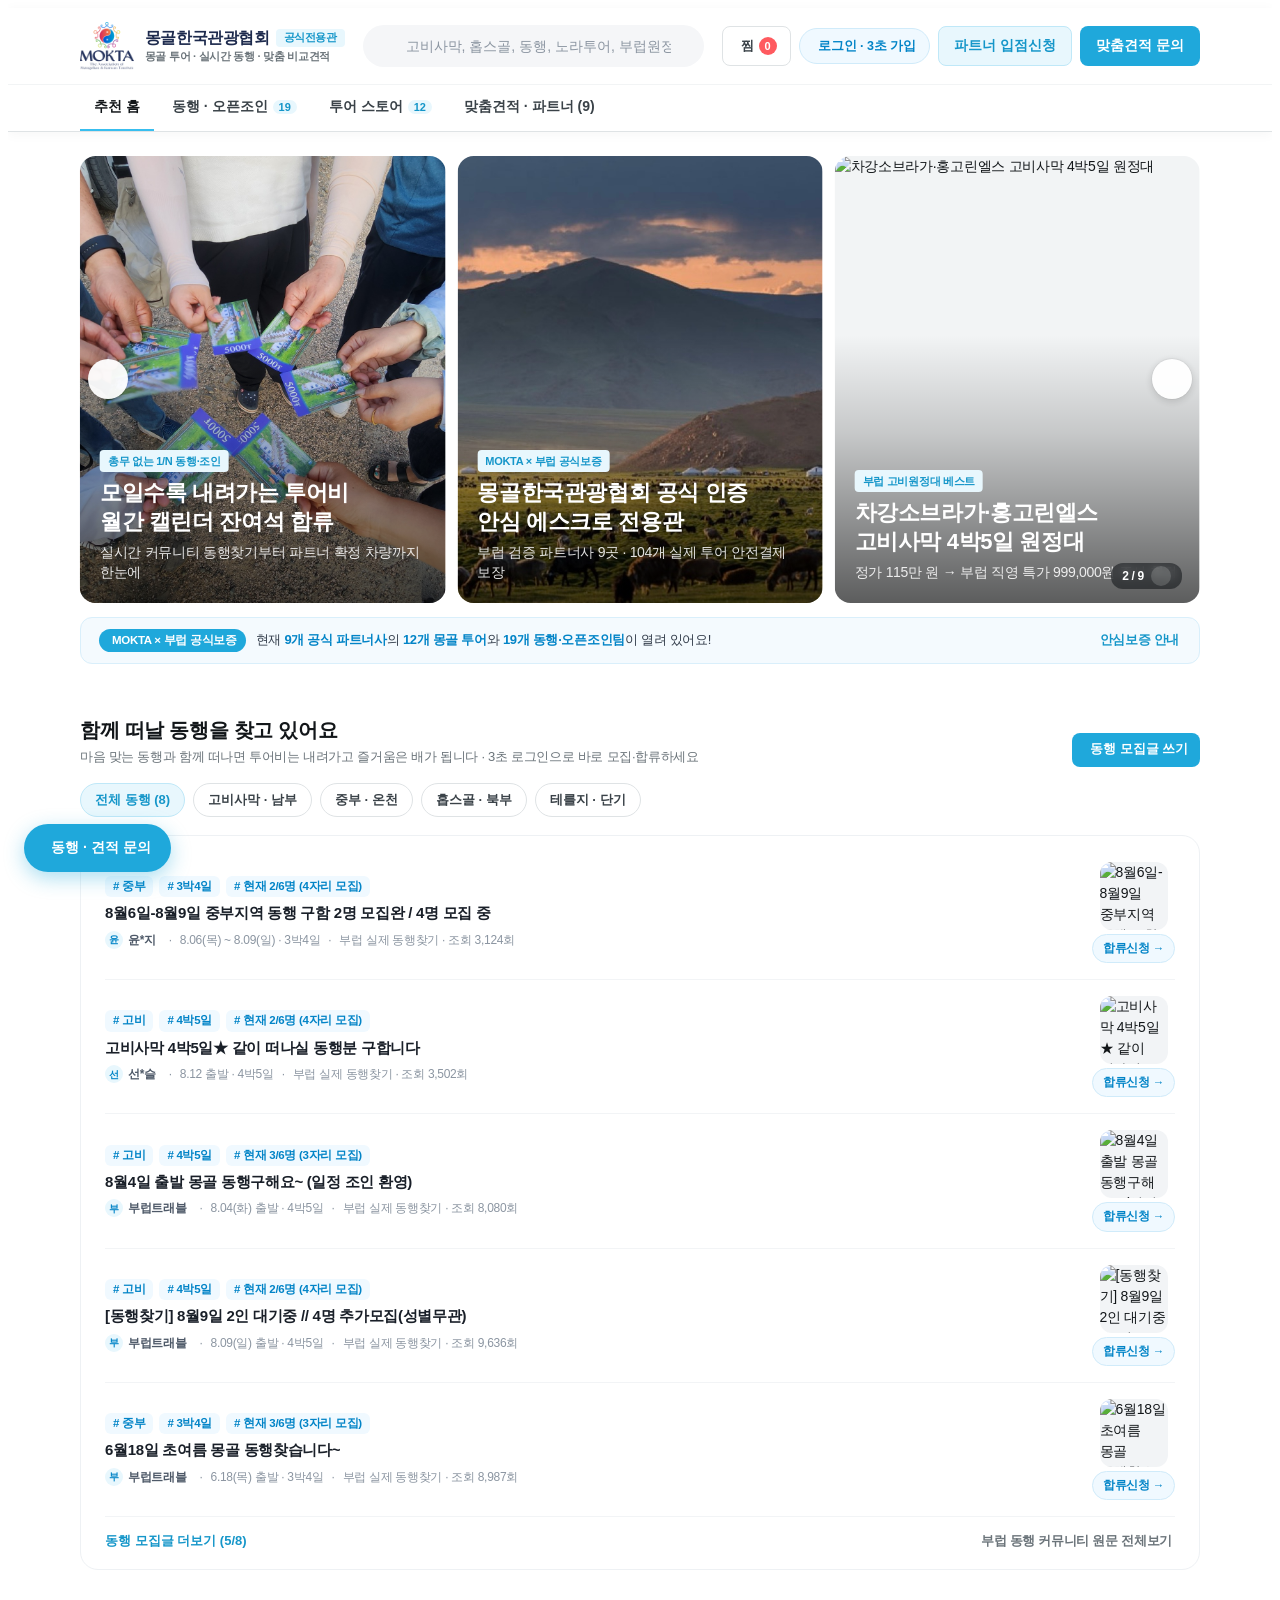
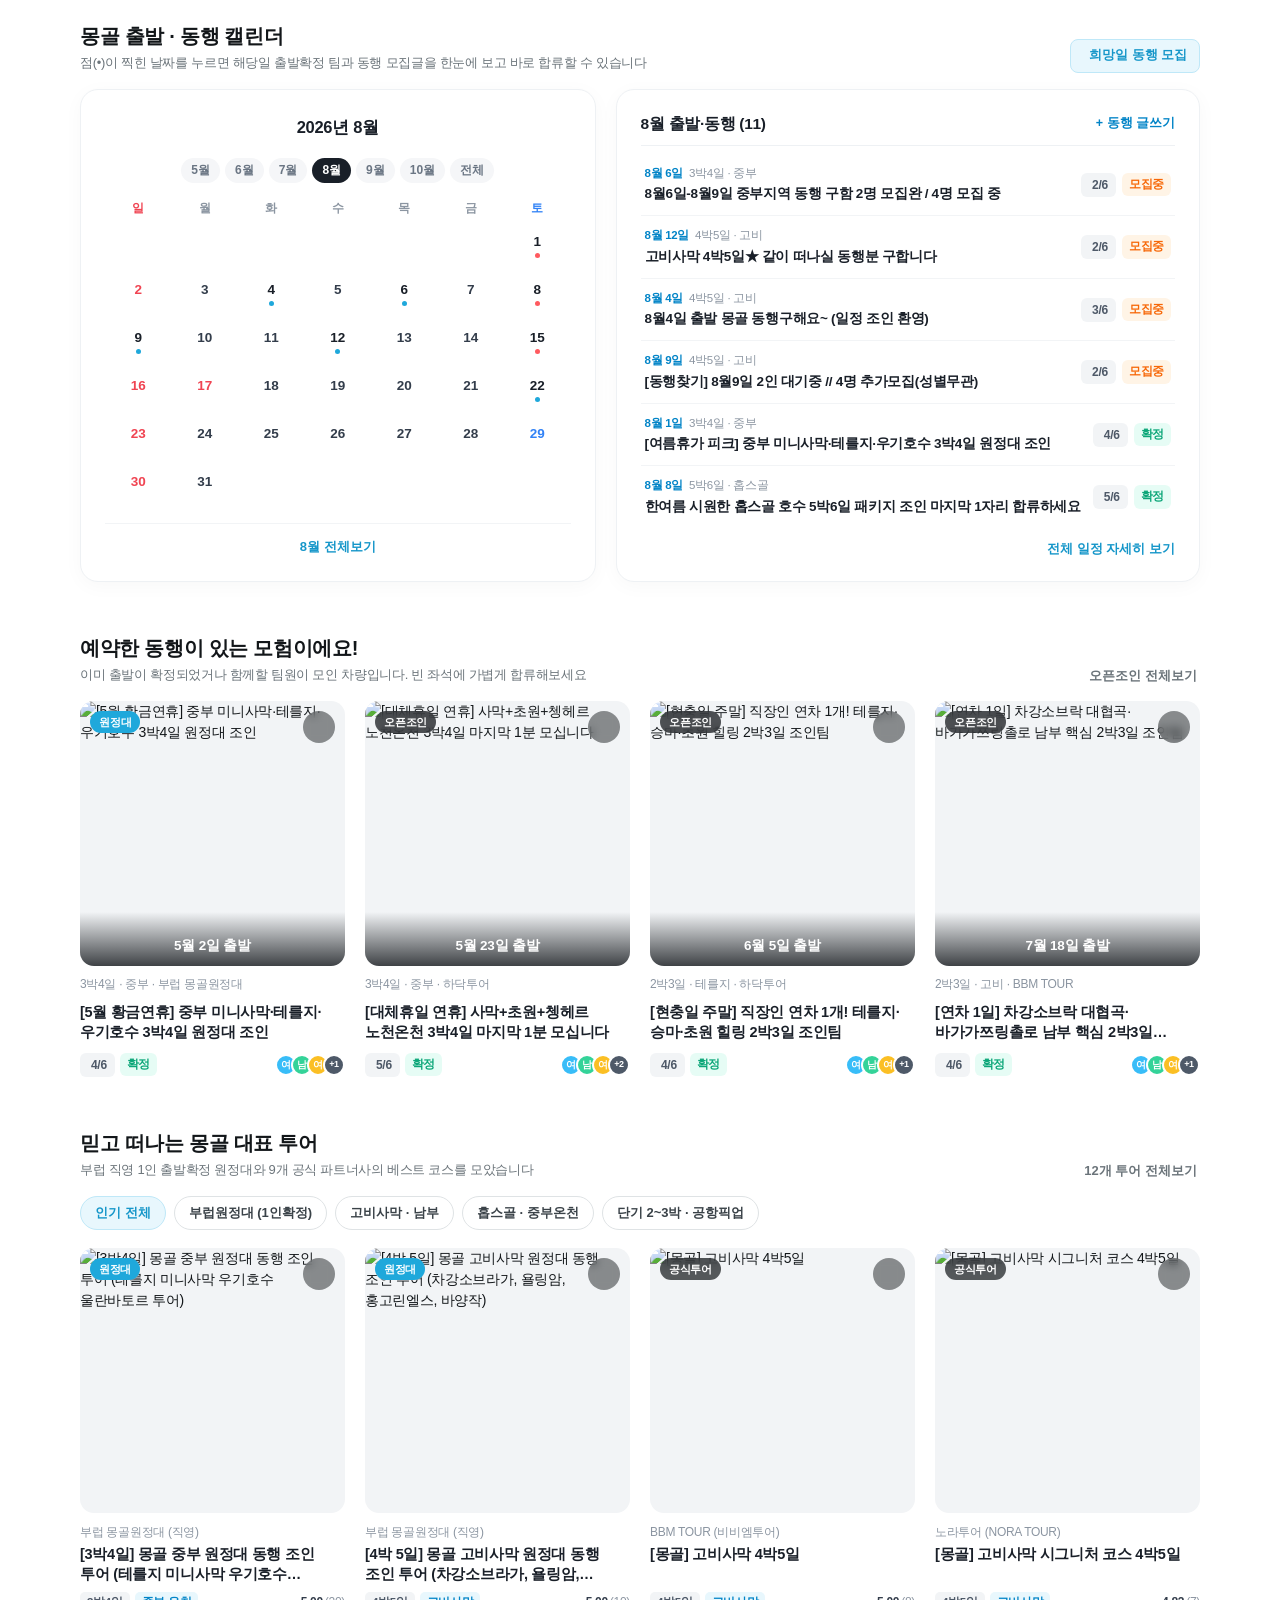
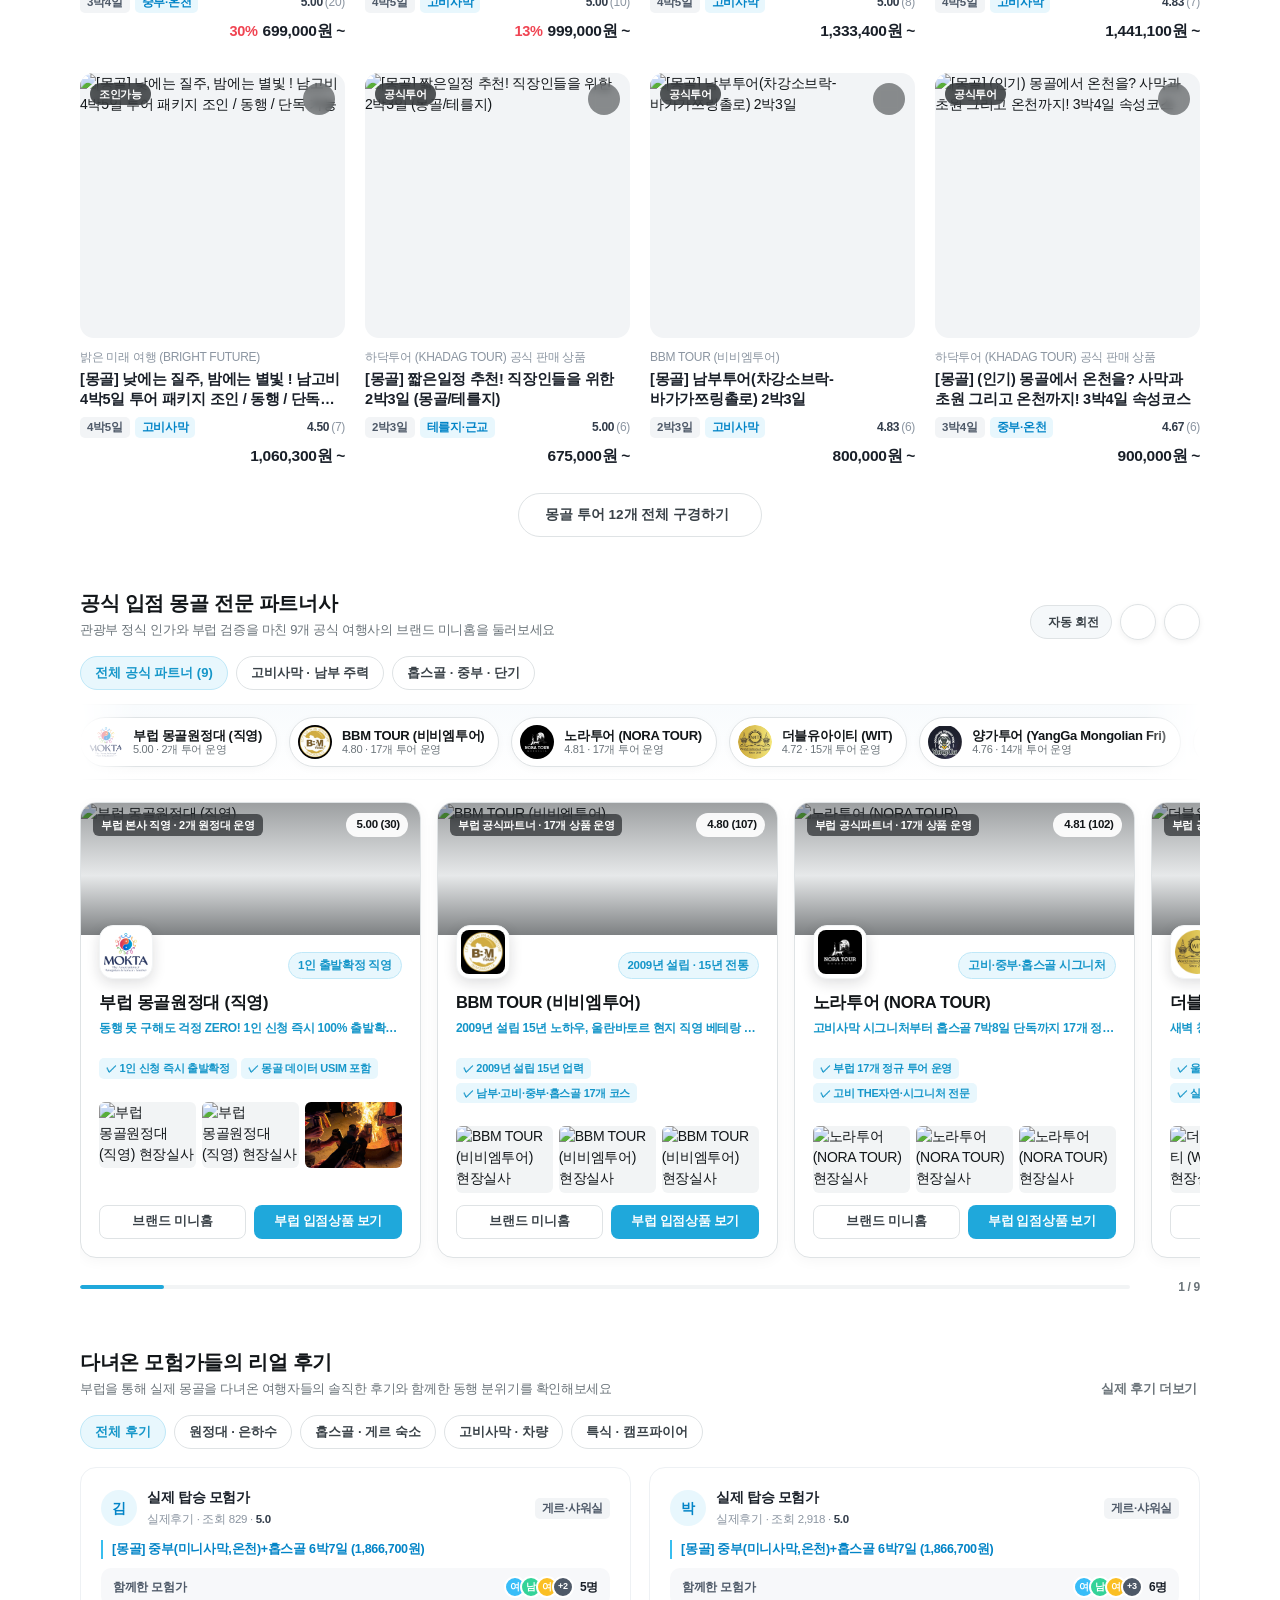
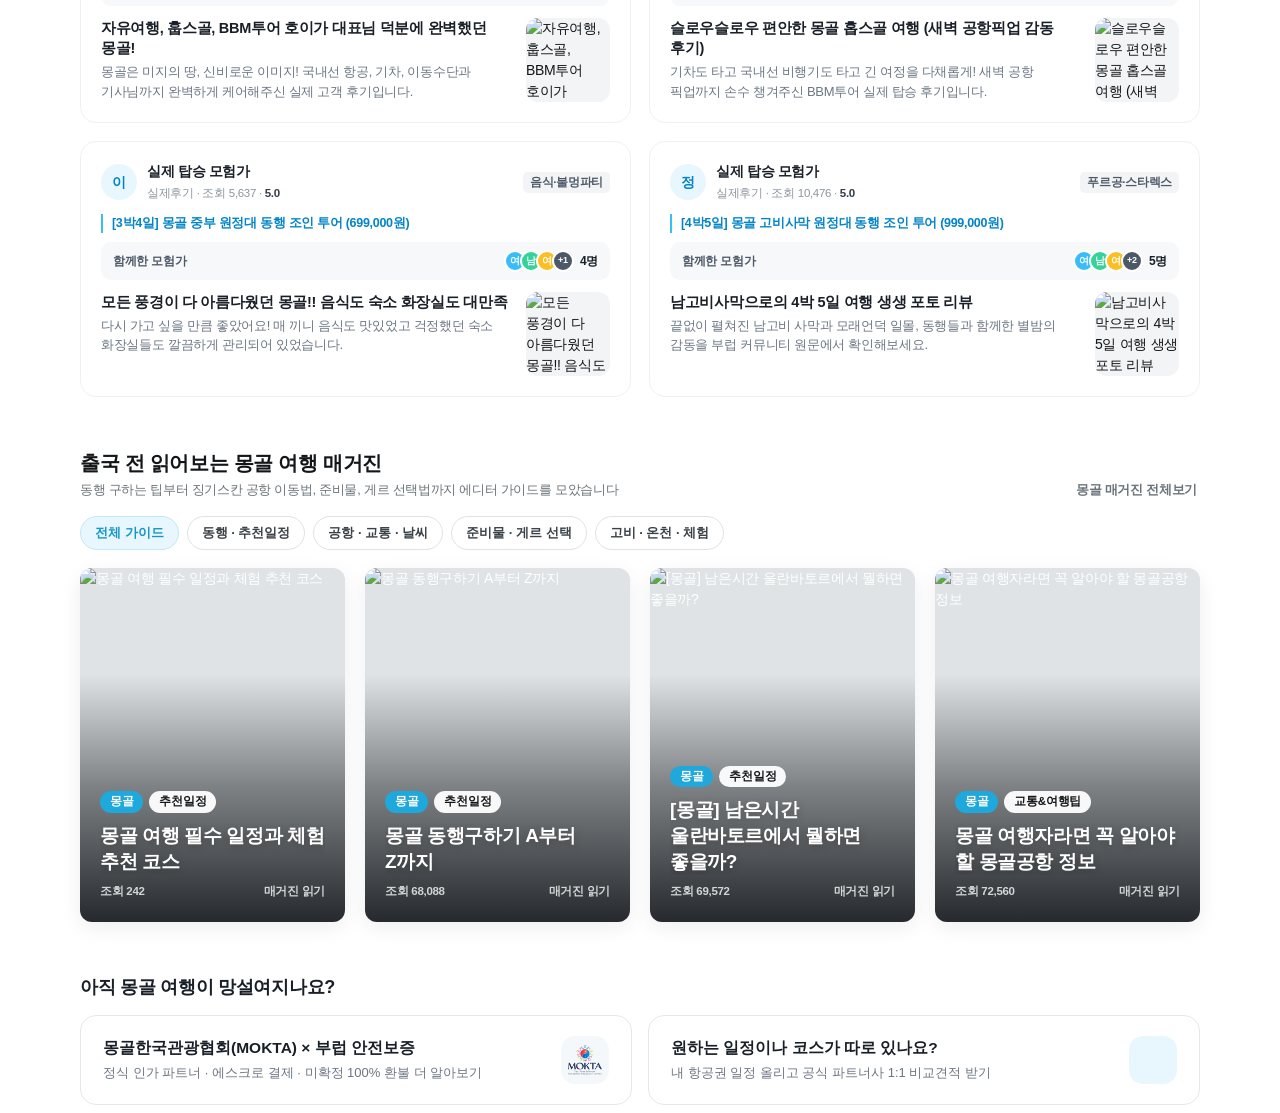
==== live-cms-preview.html @ be2aa7c8 "fix(mokta-v15): hydrate 17 real partner products before deep-link minihome open" ====
<!DOCTYPE HTML>
<html lang="ko" class="bl-waug">
<head>
  <meta charset="utf-8" />
  <meta name="viewport" content="width=device-width, initial-scale=1.0" />
  <title>[본사이트 CSS 호환검증] 몽골한국관광협회(MOKTA) 공식전용관</title>
  <link href="https://www.boolub.com/skin/site_m/responsive-play/css/setting.css" rel="stylesheet" type="text/css" />
  <link href="https://www.boolub.com/skin/site_m/responsive-play/css/common.css" rel="stylesheet" type="text/css" />
  <link href="https://www.boolub.com/skin/site_m/responsive-play/css/common_responsive.css" rel="stylesheet" type="text/css" />
  <link href="https://www.boolub.com/skin/site_m/responsive-play/css/sub.css" rel="stylesheet" type="text/css" />
  <link href="https://www.boolub.com/skin/site_m/responsive-play/css/sub_responsive.css" rel="stylesheet" type="text/css" />
  <link href="https://www.boolub.com/skin/site_m/responsive-play/css/skin.css" rel="stylesheet" type="text/css" />
  <link href="https://www.boolub.com/skin/site_m/responsive-play/css/skin_responsive.css" rel="stylesheet" type="text/css" />
  <link href="https://www.boolub.com/skin/site_m/responsive-play/css/editor.css" rel="stylesheet" type="text/css" />
  <link href="https://www.boolub.com/customized/css/main.css" rel="stylesheet" type="text/css" />
  <link href="https://www.boolub.com/customized/css/contents.css" rel="stylesheet" type="text/css" />
  <link href="https://www.boolub.com/customized/css/common.css" rel="stylesheet" type="text/css" />
  <link href="https://www.boolub.com/customized/css/board.css" rel="stylesheet" type="text/css" />
  <link href="https://www.boolub.com/customized/css/lee.css" rel="stylesheet" type="text/css" />
  <link href="https://www.boolub.com/customized/css/waug.css" rel="stylesheet" type="text/css" />
  <link rel="stylesheet" href="https://cdn.jsdelivr.net/npm/xeicon@2.3.3/xeicon.min.css" />
  <link rel="stylesheet" href="https://cdn.jsdelivr.net/gh/sun-typeface/SUIT@2/fonts/variable/woff2/SUIT-Variable.css" />
  <link rel="stylesheet" href="./boolub-server-deploy/customized/mokta/mokta.css?v=bl_mokta_15" />
</head>
<body class="if_view is-live-cms" style="overflow-x:hidden;">
  <div class="wrap js_header_position post_hide_section" id="cert_info">
    <div id="bl-mokta-cms-wrap">
      <header class="bl-mokta-header" id="moktaMainHeader">
    <div class="bl-container bl-mokta-header-top">
      <a href="#top" class="bl-mokta-logo-area" onclick="switchSiteRole('customer'); switchCustomerMode('home', document.querySelector('#customerSubNav .bl-gnb-item'));">
        <img src="./images/mokta_logo.png" alt="MOKTA 몽골한국관광협회" class="bl-mokta-logo-img" />
        <div class="bl-mokta-logo-meta">
          <div class="bl-mokta-logo-title">
            몽골한국관광협회 <span class="bl-mokta-tag">공식전용관</span>
          </div>
          <span class="bl-mokta-logo-sub">몽골 투어 · 실시간 동행 · 맞춤 비교견적</span>
        </div>
      </a>

      <!-- 트립소다 스타일 소프트 서치 필 -->
      <div class="bl-search-box">
        <i class="xi-search"></i>
        <input
          type="search"
          id="globalSearchInput"
          class="bl-search-input"
          placeholder="고비사막, 홉스골, 동행, 노라투어, 부럽원정대 검색"
          oninput="handleGlobalSearch(this.value)"
        />
      </div>

      <div class="header-actions">
        <!-- 관심 투어·동행 찜 보관함 -->
        <button type="button" class="bl-wish-header-btn" id="headerWishBtn" onclick="openWishlistModal()" title="찜한 투어·동행 비교하기">
          <i class="xi-heart"></i> <span>찜</span> <span class="bl-wish-cnt-pill" id="headerWishCount">0</span>
        </button>

        <!-- [미로그인 고객 전용] 이 페이지에서 이탈 없이 바로 가입·로그인 -->
        <button type="button" class="ts-header-auth-btn" id="guestLoginHeaderBtn" onclick="openAuthQuickModal()">
          <i class="xi-user-o"></i> <span>로그인 · 3초 가입</span>
        </button>

        <!-- [로그인 회원(일반/파트너/마스터) 전용] 내 동행·조인·견적 관리함 -->
        <button type="button" class="ts-header-my-btn" id="memberMyHeaderBtn" style="display:none;" onclick="openMyActivityModal()">
          <i class="xi-user"></i> <span id="headerMemberNameTxt">내 활동</span> <span class="bl-wish-cnt-pill" id="headerMyActCount">0</span>
        </button>

        <!-- [비로그인 / 일반 로그인 고객 전용 노출] 파트너 입점신청 버튼 -->
        <button type="button" class="bl-partner-apply-btn" id="partnerApplyHeaderBtn" onclick="openModal('partnerApplyModal')">
          파트너 입점신청
        </button>

        <!-- [로그인한 입점 파트너 계정 & 마스터 계정 전용 노출] 파트너사 센터 스위치 -->
        <div class="role-switch-pill" id="partnerRoleSwitchWrap" style="display:none;" role="tablist" aria-label="이용자 및 파트너사 전환">
          <button type="button" class="active" id="roleCustomerBtn" onclick="switchSiteRole('customer')">
            여행자 홈
          </button>
          <button type="button" id="rolePartnerBtn" onclick="switchSiteRole('partner')">
            <span id="rolePartnerBtnLabel">파트너사 센터</span> <span class="role-count" id="headerBidBadge">4</span>
          </button>
        </div>

        <button type="button" class="bl-btn bl-btn-point" onclick="openModal('rfqWizardModal')">
          맞춤견적 문의
        </button>
      </div>
    </div>

    <!-- 4대 핵심 모드로 단순화된 상단 GNB -->
    <nav class="bl-sub-gnb" id="customerSubNav">
      <div class="bl-container bl-sub-gnb-list">
        <button type="button" class="bl-gnb-item active" data-cmode="home" onclick="switchCustomerMode('home', this)">
          <span>추천 홈</span>
        </button>
        <button type="button" class="bl-gnb-item" data-cmode="join" onclick="switchCustomerMode('join', this)">
          <span>동행 · 오픈조인</span> <span class="gnb-dot" id="tabJoinCount">23</span>
        </button>
        <button type="button" class="bl-gnb-item" data-cmode="store" onclick="switchCustomerMode('store', this)">
          <span>투어 스토어</span> <span class="gnb-dot" id="tabStoreCount">104</span>
        </button>
        <button type="button" class="bl-gnb-item" data-cmode="partner" onclick="switchCustomerMode('partner', this)">
          <span>맞춤견적 · 파트너 (<em id="tabPartnerCount" style="font-style:normal;">9</em>)</span>
        </button>
      </div>
    </nav>
  </header>

  <!-- =========================================================================
       [1] 여행자(고객) 화면 — 트립소다 벤치마킹 와이드 클린 아키텍처 (안 A · 1120px)
  ========================================================================= -->
  <main class="customer-view-wrap">

    <!-- [홈 전용] 상단 1칸씩 무한 슬라이딩 히어로 + 1줄 MOKTA 라이브 소셜 프루프 바 -->
    <section class="bl-hero-section page-sec" id="sec-hero">
      <div class="bl-container">
        <div class="bl-hero-slider-wrap" id="heroSliderWrap">
          <button type="button" class="bl-slider-arrow prev" onclick="slideHero(-1)" aria-label="이전 배너">
            <i class="xi-angle-left"></i>
          </button>

          <div class="bl-hero-viewport" id="heroBannerViewport">
            <div class="bl-hero-track" id="heroBannerTrack"></div>
          </div>

          <button type="button" class="bl-slider-arrow next" onclick="slideHero(1)" aria-label="다음 배너">
            <i class="xi-angle-right"></i>
          </button>

          <div class="bl-hero-ctrl-bar">
            <span id="heroCounterText">1 / 9</span>
            <button type="button" class="bl-hero-play-btn" id="heroPlayToggleBtn" onclick="toggleHeroAutoSlide()" aria-label="자동 슬라이드 재생/정지" title="자동 슬라이드 재생/일시정지">
              <i class="xi-pause"></i>
            </button>
          </div>
        </div>

        <!-- 트립소다 벤치마킹: 복잡한 다단 안내 대신 1줄 라이브 소셜 프루프 & 공식보증 바 -->
        <div class="ts-live-proof-bar" onclick="openModal('trustGuaranteeModal')">
          <div class="ts-proof-left">
            <span class="ts-proof-badge"><i class="xi-shield-checked"></i> MOKTA × 부럽 공식보증</span>
            <span class="ts-proof-text" id="liveProofTickerText">
              현재 <strong>9개 공식 파트너사</strong>의 <strong>104개 몽골 투어</strong>와 <strong>출발확정 동행팀</strong>이 열려 있어요! (미확정 100% 환불 보장)
            </span>
          </div>
          <span class="ts-proof-more">안심보증 안내 <i class="xi-angle-right-min"></i></span>
        </div>
      </div>
    </section>

    <!-- [투어 스토어 모드 전용] 트립소다 몽골 컬렉션 에디토리얼 헤더 -->
    <section class="ts-collection-hero-sec" id="storeCollectionHero" style="display:none;">
      <div class="bl-container">
        <div class="ts-collection-banner">
          <img src="https://files.boolub.com/upfiles/product/1688056962.png" alt="몽골 투어 컬렉션" />
          <div class="ts-collection-scrim">
            <span class="ts-col-kicker">MOKTA × BOOLUB CURATION</span>
            <h2>몽골의 모든 모험</h2>
            <p>1인 신청 즉시 출발 확정되는 부럽 직영 원정대부터, 검증된 9개 공식 파트너사의 정규 투어까지 믿고 떠나보세요.</p>
          </div>
        </div>
      </div>
    </section>

    <!-- [동행·스토어 모드 상단] 트립소다 스타일 1줄 알약형 통합 필터 바 -->
    <section class="ts-filter-bar-sec" id="unifiedFilterBar" style="display:none;">
      <div class="bl-container">
        <div class="ts-filter-pill-row">
          <div class="ts-filter-pills-left">
            <button type="button" class="ts-fpill" id="fpillDateBtn" onclick="openFilterSheet('date')">
              <i class="xi-calendar"></i> <span id="fpillDateLabel">출발 시기</span> <i class="xi-angle-down-min"></i>
            </button>
            <button type="button" class="ts-fpill" id="fpillRegionBtn" onclick="openFilterSheet('region')">
              <span id="fpillRegionLabel">지역 · 기간</span> <i class="xi-angle-down-min"></i>
            </button>
            <button type="button" class="ts-fpill" id="fpillStyleBtn" onclick="openFilterSheet('style')">
              <span id="fpillStyleLabel">투어 유형</span> <i class="xi-angle-down-min"></i>
            </button>
            <button type="button" class="ts-fpill" id="fpillConfirmOnlyBtn" onclick="toggleConfirmOnlyFilter()">
              <i class="xi-check-min"></i> 출발확정만
            </button>
            <button type="button" class="ts-fpill-reset" id="fpillResetBtn" style="display:none;" onclick="resetQuickFinder()">
              초기화 ↺
            </button>
          </div>
          <div class="ts-filter-pills-right" id="filterBarActionRight">
            <button type="button" class="bl-btn bl-btn-point bl-btn-sm" onclick="openCompanionModalForDate()">
              <i class="xi-pen-o"></i> 동행 모집글 쓰기
            </button>
          </div>
        </div>
      </div>
    </section>

    <!-- ==================== 1. 함께 떠날 동행을 찾고 있어요 ==================== -->
    <section class="bl-section page-sec" id="sec-companion">
      <div class="bl-container">
        <div class="bl-sec-head">
          <div>
            <h3>함께 떠날 동행을 찾고 있어요</h3>
            <p>마음 맞는 동행과 함께 떠나면 투어비는 내려가고 즐거움은 배가 됩니다 · 3초 로그인으로 바로 모집·합류하세요</p>
          </div>
          <div style="display:flex; gap:8px; align-items:center; flex-wrap:wrap;">
            <button type="button" class="bl-btn bl-btn-point bl-btn-sm" onclick="openCompanionModalForDate()">
              <i class="xi-pen-o"></i> 동행 모집글 쓰기
            </button>
          </div>
        </div>

        <div class="bl-chip-row" id="companionChipRow">
          <button type="button" class="bl-chip active" onclick="filterCompanionFeed('all', this)">
            <span>전체 동행 (<em id="chipCompanionTotal" style="font-style:normal;">5</em>)</span>
          </button>
          <button type="button" class="bl-chip" onclick="filterCompanionFeed('고비', this)">고비사막 · 남부</button>
          <button type="button" class="bl-chip" onclick="filterCompanionFeed('중부', this)">중부 · 온천</button>
          <button type="button" class="bl-chip" onclick="filterCompanionFeed('홉스골', this)">홉스골 · 북부</button>
          <button type="button" class="bl-chip" onclick="filterCompanionFeed('테를지', this)">테를지 · 단기</button>
        </div>

        <div class="ts-companion-feed-wrap is-standalone" id="communityFeedBlock">
          <div class="ts-companion-list" id="communityCompanionList"></div>
          <div class="ts-companion-foot" id="companionMoreWrap"></div>
        </div>
      </div>
    </section>

    <!-- ==================== 2. 몽골 출발 · 동행 캘린더 ==================== -->
    <section class="bl-section page-sec" id="sec-join">
      <div class="bl-container">
        <div class="bl-sec-head">
          <div>
            <h3>몽골 출발 · 동행 캘린더</h3>
            <p>점(•)이 찍힌 날짜를 누르면 해당일 출발확정 팀과 동행 모집글을 한눈에 보고 바로 합류할 수 있습니다</p>
          </div>
          <div style="display:flex; gap:8px; align-items:center;">
            <button type="button" class="bl-btn bl-btn-soft bl-btn-sm" onclick="openCompanionModalForDate()">
              <i class="xi-plus-min"></i> 희망일 동행 모집
            </button>
          </div>
        </div>

        <!-- 트립소다 어드벤처 캘린더 벤치마킹: 격자선 없는 순백색 도트 달력 + 우측 선택일 출발 리스트 -->
        <div class="ts-clean-cal-layout">
          <div class="ts-clean-cal-card">
            <div class="ts-cal-nav-head">
              <button type="button" class="ts-cal-arrow" onclick="changeCalendarMonth(-1)" aria-label="이전 달">
                <i class="xi-angle-left"></i>
              </button>
              <strong class="ts-cal-month-label" id="calCurrentMonthTitle">2026년 8월</strong>
              <button type="button" class="ts-cal-arrow" onclick="changeCalendarMonth(1)" aria-label="다음 달">
                <i class="xi-angle-right"></i>
              </button>
            </div>

            <div class="ts-cal-month-tabs" id="calMonthPills"></div>

            <div class="ts-cal-weekdays">
              <span class="is-sun">일</span>
              <span>월</span>
              <span>화</span>
              <span>수</span>
              <span>목</span>
              <span>금</span>
              <span class="is-sat">토</span>
            </div>

            <div class="ts-cal-days-grid" id="mainMonthCalDays"></div>

            <div class="ts-cal-foot">
              <button type="button" class="ts-cal-viewall-btn" id="calViewMonthAllBtn" onclick="selectCalendarDate('all')">
                8월 전체 일정 보기
              </button>
            </div>
          </div>

          <!-- 우측: 선택한 날짜/월 출발 리스트 -->
          <div class="ts-cal-list-card" id="calSelectedPanel"></div>
        </div>
      </div>
    </section>

    <!-- ==================== 3. 예약한 동행이 있는 모험이에요! ==================== -->
    <section class="bl-section page-sec" id="sec-open-group">
      <div class="bl-container">
        <div class="bl-sec-head">
          <div>
            <h3 id="openGroupSecTitle">예약한 동행이 있는 모험이에요!</h3>
            <p id="openGroupSecSub">이미 출발이 확정되었거나 함께할 팀원이 모인 차량입니다. 빈 좌석에 가볍게 합류해보세요</p>
          </div>
          <button type="button" class="bl-more-link" id="openGroupMoreBtn" onclick="switchCustomerMode('join')">
            오픈조인 전체보기 <i class="xi-angle-right-min"></i>
          </button>
        </div>

        <div class="ts-opengroup-grid" id="openGroupGrid"></div>
      </div>
    </section>

    <!-- ==================== 4. 믿고 떠나는 몽골 대표 투어 ==================== -->
    <section class="bl-section page-sec" id="sec-store">
      <div class="bl-container">
        <div class="bl-sec-head">
          <div>
            <h3 id="storeSecTitle">믿고 떠나는 몽골 대표 투어</h3>
            <p id="storeSecSub">부럽 직영 1인 출발확정 원정대와 9개 공식 파트너사의 베스트 코스를 모았습니다</p>
          </div>
          <button type="button" class="bl-more-link" id="storeViewAllBtn" onclick="switchCustomerMode('store')">
            <span id="storeTotalLinkLabel">104개 투어 전체보기</span> <i class="xi-angle-right-min"></i>
          </button>
        </div>

        <div class="bl-chip-row" id="storeChipRow">
          <button type="button" class="bl-chip active" onclick="filterStoreCat('all', this)">인기 전체</button>
          <button type="button" class="bl-chip" onclick="filterStoreCat('원정대', this)">부럽원정대 (1인확정)</button>
          <button type="button" class="bl-chip" onclick="filterStoreCat('고비', this)">고비사막 · 남부</button>
          <button type="button" class="bl-chip" onclick="filterStoreCat('홉스골·중부', this)">홉스골 · 중부온천</button>
          <button type="button" class="bl-chip" onclick="filterStoreCat('단기', this)">단기 2~3박 · 공항픽업</button>
        </div>

        <div class="ts-store-grid" id="productStoreGrid"></div>
        <div id="storeMoreBtnWrap" style="margin-top:26px; text-align:center;"></div>
      </div>
    </section>

    <!-- [맞춤견적·파트너 모드 전용] 내 일정 맞춤견적 보드 (추천 홈에서는 숨김) -->
    <section class="bl-section page-sec" id="sec-rfq" style="display:none;">
      <div class="bl-container">
        <div class="bl-sec-head">
          <div>
            <h3>내 일정 맞춤견적 &amp; 파트너 제안</h3>
            <p>항공권 일정이나 원하는 코스를 남기면 공식 파트너사(최대 6곳)가 배정 차량·숙소 실사와 함께 견적을 보내드립니다</p>
          </div>
          <button type="button" class="bl-btn bl-btn-point bl-btn-sm" onclick="openModal('rfqWizardModal')">
            <i class="xi-pen-o"></i> 내 일정 견적 요청하기
          </button>
        </div>

        <div class="bl-chip-row">
          <button type="button" class="bl-chip active" onclick="filterRfq('all', this)"><span>전체 요청 (<em id="tabRfqCount" style="font-style:normal;">4</em>)</span></button>
          <button type="button" class="bl-chip" onclick="filterRfq('단독투어', this)">단독투어 (가족·친구·커플)</button>
          <button type="button" class="bl-chip" onclick="filterRfq('동행조인', this)">동행 추가모집 희망</button>
          <button type="button" class="bl-chip" onclick="filterRfq('고비', this)">고비사막 포함</button>
          <button type="button" class="bl-chip" onclick="filterRfq('홉스골', this)">홉스골·중부 포함</button>
        </div>

        <div class="bl-rfq-grid" id="rfqBoardGrid"></div>
      </div>
    </section>

    <!-- ==================== 5. 공식 입점 몽골 전문 파트너사 ==================== -->
    <section class="bl-section page-sec" id="sec-partners">
      <div class="bl-container">
        <div class="bl-sec-head">
          <div>
            <h3>공식 입점 몽골 전문 파트너사</h3>
            <p>관광부 정식 인가와 부럽 검증을 마친 9개 공식 여행사의 브랜드 미니홈을 둘러보세요</p>
          </div>
          <div class="bl-carousel-ctrls">
            <button type="button" class="bl-auto-pill" id="partnerAutoBtn" onclick="togglePartnerAutoSlide()">
              <i class="xi-pause"></i> 자동 회전
            </button>
            <button type="button" class="bl-circle-nav" onclick="slidePartnerCards(-1)" aria-label="이전 파트너">
              <i class="xi-angle-left"></i>
            </button>
            <button type="button" class="bl-circle-nav" onclick="slidePartnerCards(1)" aria-label="다음 파트너">
              <i class="xi-angle-right"></i>
            </button>
          </div>
        </div>

        <div class="bl-chip-row" style="margin-bottom:14px;">
          <button type="button" class="bl-chip active" onclick="filterAgencies('all', this)"><span>전체 공식 파트너 (<em id="chipPartnerTotal" style="font-style:normal;">9</em>)</span></button>
          <button type="button" class="bl-chip" onclick="filterAgencies('고비·남부', this)">고비사막 · 남부 주력</button>
          <button type="button" class="bl-chip" onclick="filterAgencies('홉스골·중부', this)">홉스골 · 중부 · 단기</button>
        </div>

        <!-- 공식 파트너 로고 마키 리본 -->
        <div class="bl-logo-marquee-wrap" id="logoMarqueeWrap">
          <div class="bl-logo-marquee-track" id="logoMarqueeTrack"></div>
        </div>

        <!-- 슬림 파트너 가로 슬라이더 -->
        <div class="bl-partner-slider-viewport" id="partnerSliderViewport">
          <div class="bl-partner-track" id="agencyCardsGrid"></div>
          <div class="bl-slider-progress-wrap">
            <div class="bl-slider-progress-bar">
              <div class="bl-slider-progress-fill" id="partnerProgressFill"></div>
            </div>
            <span class="bl-slider-page-txt" id="partnerPageTxt">1 / 9</span>
          </div>
        </div>
      </div>
    </section>

    <!-- ==================== 6. 다녀온 모험가들의 리얼 후기 ==================== -->
    <section class="bl-section page-sec" id="sec-showcase">
      <div class="bl-container">
        <div class="bl-sec-head">
          <div>
            <h3>다녀온 모험가들의 리얼 후기</h3>
            <p>부럽을 통해 실제 몽골을 다녀온 여행자들의 솔직한 후기와 함께한 동행 분위기를 확인해보세요</p>
          </div>
          <a href="https://www.boolub.com/?pn=board.list&amp;_menu=community&amp;searchMode=Y&amp;searchWord=%EB%AA%BD%EA%B3%A8" target="_blank" rel="noopener" class="bl-more-link">
            실제 후기 더보기 <i class="xi-angle-right-min"></i>
          </a>
        </div>

        <div class="bl-chip-row">
          <button type="button" class="bl-chip active" onclick="filterShowcase('all', this)">전체 후기</button>
          <button type="button" class="bl-chip" onclick="filterShowcase('은하수·스냅', this)">원정대 · 은하수</button>
          <button type="button" class="bl-chip" onclick="filterShowcase('게르·샤워실', this)">홉스골 · 게르 숙소</button>
          <button type="button" class="bl-chip" onclick="filterShowcase('푸르공·스타렉스', this)">고비사막 · 차량</button>
          <button type="button" class="bl-chip" onclick="filterShowcase('음식·불멍파티', this)">특식 · 캠프파이어</button>
        </div>

        <div class="ts-review-grid" id="showcaseGrid"></div>
      </div>
    </section>

    <!-- ==================== 7. 출국 전 읽어보는 몽골 여행 매거진 ==================== -->
    <section class="bl-section page-sec" id="sec-magazine">
      <div class="bl-container">
        <div class="bl-sec-head">
          <div>
            <h3>출국 전 읽어보는 몽골 여행 매거진</h3>
            <p>동행 구하는 팁부터 징기스칸 공항 이동법, 준비물, 게르 선택법까지 에디터 가이드를 모았습니다</p>
          </div>
          <a href="https://www.boolub.com/?pn=board.list&amp;_menu=cityguide&amp;searchMode=Y&amp;searchWord=%EB%AA%BD%EA%B3%A8" target="_blank" rel="noopener" class="bl-more-link">
            몽골 매거진 전체보기 <i class="xi-angle-right-min"></i>
          </a>
        </div>

        <div class="bl-chip-row" id="magazineChipRow">
          <button type="button" class="bl-chip active" onclick="filterMagazine('all', this)">전체 가이드</button>
          <button type="button" class="bl-chip" onclick="filterMagazine('동행·일정', this)">동행 · 추천일정</button>
          <button type="button" class="bl-chip" onclick="filterMagazine('공항·교통·날씨', this)">공항 · 교통 · 날씨</button>
          <button type="button" class="bl-chip" onclick="filterMagazine('준비물·게르', this)">준비물 · 게르 선택</button>
          <button type="button" class="bl-chip" onclick="filterMagazine('고비·온천·체험', this)">고비 · 온천 · 체험</button>
        </div>

        <div class="bl-mokta-mag-grid" id="magazineGrid"></div>
      </div>
    </section>

    <!-- ==================== 8. 아직 몽골 여행이 망설여지나요? ==================== -->
    <section class="bl-section page-sec" id="sec-bottom-helper">
      <div class="bl-container">
        <h3 class="ts-helper-heading">아직 몽골 여행이 망설여지나요?</h3>
        <div class="ts-helper-2col">
          <button type="button" class="ts-helper-card" onclick="openModal('trustGuaranteeModal')">
            <div class="ts-helper-txt">
              <strong>몽골한국관광협회(MOKTA) × 부럽 안전보증</strong>
              <span>정식 인가 파트너 · 에스크로 결제 · 미확정 100% 환불 더 알아보기 <i class="xi-angle-right-min"></i></span>
            </div>
            <div class="ts-helper-icon is-sky">
              <img src="./images/mokta_logo.png" alt="MOKTA" />
            </div>
          </button>

          <button type="button" class="ts-helper-card" onclick="openModal('rfqWizardModal')">
            <div class="ts-helper-txt">
              <strong>원하는 일정이나 코스가 따로 있나요?</strong>
              <span>내 항공권 일정 올리고 공식 파트너사 1:1 비교견적 받기 <i class="xi-angle-right-min"></i></span>
            </div>
            <div class="ts-helper-icon is-soft">
              <i class="xi-paper-o"></i>
            </div>
          </button>
        </div>
      </div>
    </section>

    <!-- 좌측 하단 플로팅 액션 버튼 -->
    <button type="button" class="bl-fab-write" id="floatingPrimaryCta" onclick="handleFloatingPrimaryAction()">
      <i class="xi-pen"></i> <span id="floatingPrimaryCtaTxt">동행 · 견적 문의</span>
    </button>
  </main>

  <!-- =========================================================================
       [2] 파트너사 전용 센터 (로그인한 입점 파트너 계정 & 마스터 계정 전용 오픈)
  ========================================================================= -->
  <section class="partner-view-wrap" id="partnerWorkspace">
    <div class="bl-container">
      <div class="partner-top-banner">
        <div>
          <div style="display:flex; align-items:center; gap:8px; margin-bottom:6px; flex-wrap:wrap;">
            <span class="bl-mokta-tag" id="partnerConsoleRoleTag">PARTNER CONSOLE</span>

            <!-- 입점 파트너 로그인 시 본인 계정 고정 표시 -->
            <span class="bl-locked-partner-pill" id="partnerIdentityLockedBadge">
              <i class="xi-shield-checked"></i> <span id="lockedPartnerNameTxt">노라투어 (anoratour) · 공식 입점 파트너</span>
            </span>

            <!-- 마스터 계정 로그인 시에만 전체 파트너 대행 선택 드롭다운 노출 -->
            <div id="masterPartnerSelectWrap" style="display:none; align-items:center; gap:6px; flex-wrap:wrap;">
              <span class="bl-master-badge"><i class="xi-crown"></i> MASTER 권한</span>
              <label for="activePartnerSelect" style="font-size:12.5px; font-weight:700; color:var(--bl-gray-700);">대행·관리 파트너 선택:</label>
              <select id="activePartnerSelect" class="bl-select" style="width:auto; height:32px; padding:0 10px; font-size:12.5px; font-weight:700;" onchange="changeActivePartnerAccount(this.value)">
                <option value="부럽 몽골원정대 (직영)">부럽 몽골원정대 (본사 직영 · boolub · 2개 원정대)</option>
                <option value="BBM TOUR (비비엠투어)">BBM TOUR (bbm0707 · 17개 상품)</option>
                <option value="노라투어 (NORA TOUR)" selected>노라투어 (anoratour · 17개 상품)</option>
                <option value="더블유아이티 (WIT)">더블유아이티 (wit77777 · 15개 상품)</option>
                <option value="양가투어 (YangGa Mongolian Fri)">양가투어 (YangGaTour · 14개 상품)</option>
                <option value="밝은 미래 여행 (BRIGHT FUTURE)">밝은 미래 여행 (Bftour · 13개 상품)</option>
                <option value="(주)두잇트래블">(주)두잇트래블 (doittavel · 12개 상품)</option>
                <option value="SKY TOURS MONGOLIA (스카이투어)">SKY TOURS MONGOLIA (SKYTOURS · 9개 상품)</option>
                <option value="하닥투어 (KHADAG TOUR)">하닥투어 (khadag · 5개 상품)</option>
              </select>
            </div>
          </div>
          <h2 style="font-size:20px; font-weight:800; color:var(--bl-gray-900);">
            부럽 × MOKTA 파트너사 전용 통합 관리 라운지
            <span class="mn-txt">/ Түншийн ажлын хэсэг</span>
          </h2>
          <p style="font-size:13px; color:var(--bl-gray-500); margin-top:3px;">
            유입 고객 합류신청 승인, 여행자 동행팀 차량 제안, 기등록 상품 연동 맞춤견적, 오픈조인 잔여석·마감 관리, 자사 브랜드 미니홈을 한곳에서 실시간 관리하세요.
          </p>
        </div>

        <div style="display:flex; gap:8px; flex-wrap:wrap;">
          <button type="button" class="bl-btn bl-btn-soft bl-btn-sm" onclick="copyPartnerMinihomeLink()">
            <i class="xi-link"></i> 내 미니홈 홍보링크 복사
          </button>
          <button type="button" class="bl-btn bl-btn-outline bl-btn-sm" id="mnToggleBtn" onclick="toggleMongolianMode()">
            <i class="xi-globus"></i> 한·몽 병기 켜기
          </button>
          <button type="button" class="bl-btn bl-btn-outline bl-btn-sm" id="mobSimBtn" onclick="togglePartnerMobile()">
            <i class="xi-mobile"></i> 모바일 화면 미리보기
          </button>
          <button type="button" class="bl-btn bl-btn-point bl-btn-sm" onclick="switchSiteRole('customer')">
            여행자 홈으로 이동 <i class="xi-angle-right-min"></i>
          </button>
        </div>
      </div>

      <!-- 파트너사 실시간 핵심 KPI 대시보드 스트립 -->
      <div class="partner-kpi-strip" id="partnerKpiStrip">
        <button type="button" class="partner-kpi-card" onclick="switchPartnerTab('ptab-leads', document.querySelector('[data-ptab=ptab-leads]'))">
          <span class="pkpi-label">신규 합류·동행 신청 고객</span>
          <strong class="pkpi-val" id="pkpiLeadsCnt">3건</strong>
          <span class="pkpi-sub">연락처 확인 및 합류 확정하기 →</span>
        </button>
        <button type="button" class="partner-kpi-card" onclick="switchPartnerTab('ptab-leads', document.querySelector('[data-ptab=ptab-leads]'))">
          <span class="pkpi-label">차량·투어 매칭 대기 동행팀</span>
          <strong class="pkpi-val" id="pkpiMatchableCnt">5팀</strong>
          <span class="pkpi-sub">여행자 동행팀에 자사 투어 제안 →</span>
        </button>
        <button type="button" class="partner-kpi-card" onclick="switchPartnerTab('ptab-quote', document.querySelector('[data-ptab=ptab-quote]'))">
          <span class="pkpi-label">맞춤견적 대기 요청글</span>
          <strong class="pkpi-val" id="pkpiRfqCnt">4건</strong>
          <span class="pkpi-sub">내 기등록 실상품으로 10초 발송 →</span>
        </button>
        <button type="button" class="partner-kpi-card" onclick="switchPartnerTab('ptab-openjoin', document.querySelector('[data-ptab=ptab-openjoin]'))">
          <span class="pkpi-label">내 운영 투어 · 오픈조인</span>
          <strong class="pkpi-val" id="pkpiProdJoinCnt">17개 · 2팀</strong>
          <span class="pkpi-sub">잔여석 수정 · 모집마감 관리 →</span>
        </button>
      </div>

      <!-- 파트너사 실무 탭 메뉴 -->
      <div class="bl-ptab-nav">
        <button type="button" class="bl-ptab-btn active" data-ptab="ptab-leads" onclick="switchPartnerTab('ptab-leads', this)">
          <span>1. 유입 고객 · 동행팀 매칭 (<em id="ptabLeadsCnt" style="font-style:normal;">3</em>)</span>
        </button>
        <button type="button" class="bl-ptab-btn" data-ptab="ptab-quote" onclick="switchPartnerTab('ptab-quote', this)">
          <span>2. 맞춤견적 발송 (<em id="ptabQuoteCnt" style="font-style:normal;">4</em>)</span>
        </button>
        <button type="button" class="bl-ptab-btn" data-ptab="ptab-openjoin" onclick="switchPartnerTab('ptab-openjoin', this)">
          <span>3. 내 오픈조인 · 잔여석 관리</span>
        </button>
        <button type="button" class="bl-ptab-btn" data-ptab="ptab-minihome" onclick="switchPartnerTab('ptab-minihome', this)">
          <span><i class="xi-shop" style="color:var(--bl-point-dark);"></i> 4. 내 브랜드 미니홈 관리</span>
        </button>
        <button type="button" class="bl-ptab-btn" data-ptab="ptab-media" onclick="switchPartnerTab('ptab-media', this)">
          <span>5. 현장 스토리 홍보</span>
        </button>
        <button type="button" class="bl-ptab-btn" id="ptabMasterBtn" data-ptab="ptab-onboard" style="display:none;" onclick="switchPartnerTab('ptab-onboard', this)">
          <span><i class="xi-crown" style="color:#ffb800;"></i> [마스터] 입점심사 (<em id="ptabOnboardCnt" style="font-style:normal;">2</em>)</span>
        </button>
      </div>

      <!-- 파트너 탭 1: 유입 고객(합류 신청 CRM) & 여행자 동행팀 차량·투어 제안 -->
      <div class="bl-ptab-pane active" id="ptab-leads">
        <div class="partner-grid-2col">
          <div class="partner-box">
            <div style="display:flex; justify-content:space-between; align-items:center; gap:8px; margin-bottom:8px;">
              <span class="bl-mokta-tag">유입 고객 실시간 CRM</span>
              <span style="font-size:12px; color:var(--bl-gray-500);">DB: smart_mokta_join_apply</span>
            </div>
            <h3 style="font-size:17.5px; font-weight:700; margin-bottom:4px;">
              자사 오픈조인 합류 신청 고객 관리
              <span class="mn-txt">/ Нэгдэх хүсэлтүүд</span>
            </h3>
            <p style="font-size:12.5px; color:var(--bl-gray-500); margin-bottom:14px;">
              전용관에서 고객이 신청한 합류 인원·연락처·요청사항을 확인하고 [합류 확정] 처리하면 캘린더 잔여석에 즉시 반영됩니다.
            </p>
            <div class="partner-crm-list" id="partnerLeadList"></div>
          </div>

          <div class="partner-box">
            <div style="display:flex; justify-content:space-between; align-items:center; gap:8px; margin-bottom:8px;">
              <span class="bl-mokta-tag">신규 모객 기회</span>
              <span style="font-size:12px; color:var(--bl-point-text); font-weight:700;">동행 모집팀 원클릭 매칭</span>
            </div>
            <h3 style="font-size:17.5px; font-weight:700; margin-bottom:4px;">
              차량·투어 매칭 대기중인 여행자 동행팀
              <span class="mn-txt">/ Хамтрагч хайж буй багууд</span>
            </h3>
            <p style="font-size:12.5px; color:var(--bl-gray-500); margin-bottom:14px;">
              여행자들이 직접 올린 동행 모집글입니다. 해당 날짜·지역에 배차 가능한 자사 투어를 원클릭으로 제안해 출발 확정팀으로 전환하세요.
            </p>
            <div class="partner-crm-list" id="partnerMatchableCompanionList"></div>
          </div>
        </div>
      </div>

      <!-- 파트너 탭 2: 고객 견적 요청 응대 (자사 기등록 부럽 실상품 자동 불러오기 지원) -->
      <div class="bl-ptab-pane" id="ptab-quote">
        <div class="partner-grid-2col">
          <div class="partner-box">
            <span class="bl-mokta-tag" style="margin-bottom:8px;">10초 실상품 연동 견적 발송</span>
            <h3 style="font-size:17.5px; font-weight:700; margin-bottom:4px;">
              고객 희망 일정에 맞춤 견적서 제안하기
              <span class="mn-txt">/ Үнийн санал илгээх</span>
            </h3>
            <p style="font-size:12.5px; color:var(--bl-gray-500); margin-bottom:16px;">
              부럽에 이미 등록된 자사 투어 상품을 선택하면 판매가·상품코드·대표 실사가 자동으로 채워져 즉시 발송할 수 있습니다.
            </p>

            <div class="bl-field">
              <label>1. 답변할 고객 요청글 선택 <span class="mn-txt">/ Хүсэлт сонгох</span></label>
              <select class="bl-select" id="pTargetRfq"></select>
            </div>

            <div class="bl-field">
              <label>2. 내 기등록 부럽 판매상품 불러오기 (실제 DB 연동) <span class="mn-txt">/ Манай бүтээгдэхүүн</span></label>
              <select class="bl-select" id="pOwnProductSelect" onchange="onSelectOwnProductForBid(this.value)"></select>
              <div style="display:flex; gap:6px; flex-wrap:wrap; margin-top:8px;">
                <button type="button" class="bl-btn bl-btn-outline bl-btn-sm" onclick="loadPartnerPreset('gobi')">고비 4박5일 기본값</button>
                <button type="button" class="bl-btn bl-btn-outline bl-btn-sm" onclick="loadPartnerPreset('khuvsgul')">홉스골 5박6일 기본값</button>
                <button type="button" class="bl-btn bl-btn-outline bl-btn-sm" onclick="loadPartnerPreset('terelj')">중부·단기 3박4일 기본값</button>
              </div>
            </div>

            <div style="display:grid; grid-template-columns:1fr 1fr; gap:10px;">
              <div class="bl-field">
                <label>4인 출발 시 1인 요금 (원) <span class="mn-txt">/ 4 хүний үнэ</span></label>
                <input type="text" class="bl-input" id="pKrw4" value="1,060,000원" />
              </div>
              <div class="bl-field">
                <label>6인 조인 마감 시 1인 요금 (원) <span class="mn-txt">/ 6 хүний үнэ</span></label>
                <input type="text" class="bl-input" id="pKrw6" value="840,000원" />
              </div>
            </div>

            <div style="display:grid; grid-template-columns:1fr 1fr; gap:10px;">
              <div class="bl-field">
                <label>배정 예정 차량 <span class="mn-txt">/ Автомашин</span></label>
                <input type="text" class="bl-input" id="pVehName" value="신형 스타렉스 4WD (또는 푸르공 선택)" />
              </div>
              <div class="bl-field">
                <label>숙소 구성 <span class="mn-txt">/ Гэр бааз</span></label>
                <input type="text" class="bl-input" id="pGerName" value="전 일정 샤워 가능 여행자·투어리스트 캠프" />
              </div>
            </div>

            <div class="bl-field">
              <label>첨부할 차량·숙소 실사 선택 <span class="mn-txt">/ Бодит зураг</span></label>
              <div class="bl-photo-choices" id="bidPhotoPicker">
                <div class="bl-photo-pick selected" data-veh="./images/vehicle_fleet.jpg" data-ger="./images/ger_interior.jpg" onclick="selectBidPhotoPair(this)">
                  <img src="./images/vehicle_fleet.jpg" alt="차량실사1" />
                </div>
                <div class="bl-photo-pick" data-veh="./images/gobi_camp_vans.jpg" data-ger="./images/sand_dunes_camp.jpg" onclick="selectBidPhotoPair(this)">
                  <img src="./images/gobi_camp_vans.jpg" alt="차량실사2" />
                </div>
                <div class="bl-photo-pick" data-veh="./images/steppe_ger_suvs.jpg" data-ger="./images/terelj_resort_camp.jpg" onclick="selectBidPhotoPair(this)">
                  <img src="./images/steppe_ger_suvs.jpg" alt="차량실사3" />
                </div>
                <div class="bl-photo-pick" data-veh="./images/baga_gazriin_sunset.jpg" data-ger="./images/glamping_dome_friends.jpg" onclick="selectBidPhotoPair(this)">
                  <img src="./images/baga_gazriin_sunset.jpg" alt="차량실사4" />
                </div>
              </div>
            </div>

            <div class="bl-field">
              <label>포함 혜택 및 안내 메시지 <span class="mn-txt">/ Нэмэлт мэдээлэл</span></label>
              <textarea class="bl-textarea" id="pComment" rows="2">공항 픽업·샌딩 포함, 현지 추가비용 없는 깔끔한 진행 약속드립니다. 한국어 능통 베테랑 가이드와 쾌적한 캠프로 모시겠습니다.</textarea>
            </div>

            <button type="button" class="bl-btn bl-btn-point bl-btn-lg" style="width:100%;" onclick="sendPartnerQuoteLive()">
              고객에게 실사 견적서 발송하기
            </button>
          </div>

          <div class="partner-box" style="background:var(--bl-gray-50);">
            <h4 style="font-size:16px; font-weight:700; margin-bottom:10px;">내가 발송한 맞춤견적 현황</h4>
            <div class="partner-crm-list" id="partnerMySentQuotesList" style="margin-bottom:18px;"></div>

            <h4 style="font-size:15px; font-weight:700; margin-bottom:8px; padding-top:14px; border-top:1px solid var(--bl-gray-200);">파트너사 이용 가이드</h4>
            <ul style="display:grid; gap:8px; font-size:12.5px; color:var(--bl-gray-700); line-height:1.6;">
              <li><strong>1. 과당경쟁 방지:</strong> 고객 요청 1건당 최대 6개 파트너사까지만 견적 발송이 가능합니다.</li>
              <li><strong>2. 부럽 결제 직결:</strong> 발송된 견적서에서 고객이 자사 부럽 상품을 바로 카드결제할 수 있습니다.</li>
              <li><strong>3. 편리한 1/N 정산:</strong> 동행 팀원이 각자 부럽에서 결제 후 파트너사로 일괄 정산됩니다.</li>
            </ul>
          </div>
        </div>
      </div>

      <!-- 파트너 탭 3: 오픈조인 신규 등록 + 기등록 오픈조인 좌석/마감 실시간 관리 -->
      <div class="bl-ptab-pane" id="ptab-openjoin">
        <div class="partner-grid-2col">
          <div class="partner-box">
            <span class="bl-mokta-tag" style="margin-bottom:8px;">출발확정 차량 잔여석 빠르게 채우기</span>
            <h3 style="font-size:17.5px; font-weight:700; margin-bottom:4px;">오픈조인 출발팀 신규 등록 <span class="mn-txt">/ Нэгдсэн аялал нэмэх</span></h3>
            <p style="font-size:12.5px; color:var(--bl-gray-500); margin-bottom:16px;">
              자사 부럽 판매 상품을 선택하고 출발일을 지정하면 메인 도트 캘린더와 오픈조인 섹션에 즉시 노출됩니다.
            </p>
            <div class="bl-field">
              <label>연결할 자사 부럽 판매상품 선택 (자동 입력)</label>
              <select class="bl-select" id="pjOwnProductSelect" onchange="onSelectOwnProductForJoin(this.value)"></select>
            </div>
            <div style="display:grid; grid-template-columns:1fr 1fr 1fr; gap:10px;">
              <div class="bl-field">
                <label>출발 날짜 (캘린더 연동)</label>
                <input type="date" class="bl-input" id="pjStartDate" value="2026-08-15" />
              </div>
              <div class="bl-field">
                <label>여행 지역</label>
                <select class="bl-select" id="pjRegion">
                  <option value="고비">고비사막 · 남부</option>
                  <option value="중부">중부 · 온천</option>
                  <option value="홉스골">홉스골 · 북부</option>
                  <option value="테를지">테를지 · 단기</option>
                </select>
              </div>
              <div class="bl-field">
                <label>여행 기간</label>
                <select class="bl-select" id="pjDuration">
                  <option value="2박3일">2박 3일</option>
                  <option value="3박4일">3박 4일</option>
                  <option value="4박5일" selected>4박 5일</option>
                  <option value="5박6일">5박 6일 이상</option>
                </select>
              </div>
            </div>
            <div class="bl-field">
              <label>현재 확정 인원 / 정원</label>
              <select class="bl-select" id="pjSeats">
                <option value="4">4명 확정 / 6인 정원 (2자리 남음)</option>
                <option value="5">5명 확정 / 6인 정원 (마지막 1자리!)</option>
                <option value="3">3명 모집중 / 6인 정원 (1명 추가시 확정)</option>
                <option value="2">2명 모집중 / 6인 정원 (4자리 여유)</option>
              </select>
            </div>
            <div class="bl-field">
              <label>오픈조인 투어 제목</label>
              <input type="text" class="bl-input" id="pjTitle" value="[출발확정] 고비사막+바얀작 별밤 투어 4박5일 잔여석 합류자 모집" />
            </div>
            <div style="display:grid; grid-template-columns:1fr 1fr; gap:10px;">
              <div class="bl-field">
                <label>현재 합류 시 1인 요금</label>
                <input type="text" class="bl-input" id="pjCurPrice" value="890,000원" />
              </div>
              <div class="bl-field">
                <label>6인 마감 시 전원 할인 요금</label>
                <input type="text" class="bl-input" id="pjFullPrice" value="780,000원" />
              </div>
            </div>
            <button type="button" class="bl-btn bl-btn-point bl-btn-lg" style="width:100%;" onclick="registerPartnerOpenJoin()">
              월간 캘린더 &amp; 오픈조인 보드에 바로 등록하기
            </button>
          </div>

          <div class="partner-box">
            <span class="bl-mokta-tag" style="margin-bottom:8px;">실시간 좌석 · 마감 컨트롤</span>
            <h3 style="font-size:17.5px; font-weight:700; margin-bottom:4px;">내 등록 오픈조인 현황 및 잔여석 관리</h3>
            <p style="font-size:12.5px; color:var(--bl-gray-500); margin-bottom:14px;">
              오프라인·타채널 예약으로 좌석이 변동되었을 때 [+1 / -1] 또는 [모집마감] 버튼으로 즉시 반영하세요.
            </p>
            <div class="partner-crm-list" id="partnerMyJoinsManageList"></div>
          </div>
        </div>
      </div>

      <!-- 파트너 탭 5: 현장 스토리 등록 -->
      <div class="bl-ptab-pane" id="ptab-media">
        <div class="partner-box" style="max-width:680px;">
          <span class="bl-mokta-tag" style="margin-bottom:8px;">실사 사진·영상으로 상품 매력 어필</span>
          <h3 style="font-size:17.5px; font-weight:700; margin-bottom:4px;">현지 LIVE 스토리 &amp; 판매상품 연결 등록 <span class="mn-txt">/ Зураг оруулах</span></h3>
          <p style="font-size:12.5px; color:var(--bl-gray-500); margin-bottom:16px;">
            직접 찍은 캠프·차량·은하수 사진을 올리고 자사 부럽 판매 상품을 태그하면 구매 전환율이 대폭 높아집니다.
          </p>

          <div class="bl-field">
            <label>내 스마트폰·PC 사진 직접 첨부 (선택)</label>
            <input type="file" class="bl-input" accept="image/*" onchange="handleLocalPhotoUpload(event)" />
          </div>

          <div class="bl-field">
            <label>또는 샘플 실사 선택</label>
            <div class="bl-photo-choices" id="showcasePresetPicker">
              <div class="bl-photo-pick selected" data-img="./images/khorkhog_feast.jpg" onclick="selectShowcasePreset(this)">
                <img src="./images/khorkhog_feast.jpg" alt="허르헉" />
              </div>
              <div class="bl-photo-pick" data-img="./images/milkyway_gobi.jpg" onclick="selectShowcasePreset(this)">
                <img src="./images/milkyway_gobi.jpg" alt="은하수" />
              </div>
              <div class="bl-photo-pick" data-img="./images/ger_interior.jpg" onclick="selectShowcasePreset(this)">
                <img src="./images/ger_interior.jpg" alt="온수게르" />
              </div>
              <div class="bl-photo-pick" data-img="./images/khuvsgul_boat_sunset.jpg" onclick="selectShowcasePreset(this)">
                <img src="./images/khuvsgul_boat_sunset.jpg" alt="홉스골" />
              </div>
            </div>
          </div>

          <div class="bl-field">
            <label>스토리 한줄 소개</label>
            <input type="text" class="bl-input" id="pShowTitle" value="오늘 저녁 캠프에서 갓 구운 정통 양갈비 허르헉과 노을 풍경 공유합니다!" />
          </div>

          <div style="display:grid; grid-template-columns:1fr 1fr; gap:10px;">
            <div class="bl-field">
              <label>테마 분류</label>
              <select class="bl-select" id="pShowCat">
                <option value="음식·불멍파티">현지 특식·캠프파이어</option>
                <option value="은하수·스냅">은하수·인생스냅</option>
                <option value="게르·샤워실">온수 게르·숙소 실사</option>
                <option value="푸르공·스타렉스">푸르공·스타렉스 차량</option>
              </select>
            </div>
            <div class="bl-field">
              <label>연결할 자사 부럽 판매 상품</label>
              <input type="text" class="bl-input" id="pShowProd" value="[몽골] 고비사막 시그니처 코스 4박5일" />
            </div>
          </div>

          <button type="button" class="bl-btn bl-btn-point bl-btn-lg" style="width:100%;" onclick="publishPartnerShowcase()">
            현지 LIVE 스토리에 게시하기
          </button>
        </div>
      </div>

      <!-- 파트너 탭 4: 내 브랜드 미니홈 커스터마이징 (각 파트너사 특장점 어필 에디터 + 전용 딥링크) -->
      <div class="bl-ptab-pane" id="ptab-minihome">
        <div class="partner-grid-2col">
          <div class="partner-box">
            <div style="display:flex; justify-content:space-between; align-items:center; gap:8px; flex-wrap:wrap; margin-bottom:8px;">
              <span class="bl-mokta-tag"><i class="xi-shop"></i> 브랜드 미니홈 커스터마이징 · DB 실시간 연동</span>
              <span style="font-size:12px; font-weight:700; color:var(--bl-point-text);" id="mhTargetPartnerLabel">편집 대상: 노라투어 (anoratour)</span>
            </div>
            <h3 style="font-size:17.5px; font-weight:700; margin-bottom:4px;">
              우리 여행사만의 특장점·차량·캠프 미니홈 꾸미기
              <span class="mn-txt">/ Брэнд мини-хүүдий засах</span>
            </h3>
            <p style="font-size:12.5px; color:var(--bl-gray-500); margin-bottom:12px;">
              입력하신 슬로건·핵심 어필 배지·보유 차량/캠프 스펙·현장 화보는 공식 파트너사 카드와 브랜드 미니홈에 즉시 반영됩니다.
            </p>

            <!-- 파트너 미니홈 다이렉트 홍보 링크 복사 박스 -->
            <div class="partner-deeplink-box">
              <div>
                <span style="font-size:11px; font-weight:800; color:var(--bl-point-text); display:block;">인스타그램 · 블로그 · 카톡 상담용 전용 미니홈 주소</span>
                <code id="mhDirectUrlText">https://www.boolub.com/?pn=pages.view&amp;type=pages&amp;data=mj&amp;partner=anoratour</code>
              </div>
              <button type="button" class="bl-btn bl-btn-point bl-btn-sm" onclick="copyPartnerMinihomeLink()">
                <i class="xi-documents-o"></i> 주소 복사
              </button>
            </div>

            <div style="display:grid; grid-template-columns:1.35fr 0.65fr; gap:10px;">
              <div class="bl-field">
                <label>대표 한줄 슬로건 (고객에게 가장 먼저 보이는 차별화 문구)</label>
                <input type="text" class="bl-input" id="mhSlogan" placeholder="예: 전 일정 온수 샤워 정식 캠프 & 2025 신형 스타렉스 보장!" />
              </div>
              <div class="bl-field">
                <label>대표 전문 분야 배지</label>
                <input type="text" class="bl-input" id="mhSpecBadge" placeholder="예: 고비·홉스골 시그니처" />
              </div>
            </div>

            <div class="bl-field">
              <label>우리 파트너사 핵심 특장점 배지 선택 (최대 5개 클릭 선택)</label>
              <div class="bl-perk-picker" id="mhPerkPicker">
                <button type="button" class="bl-perk-chip-btn selected" data-perk="전 일정 온수샤워 캠프" onclick="toggleMinihomePerk(this)">✓ 전 일정 온수샤워 캠프</button>
                <button type="button" class="bl-perk-chip-btn selected" data-perk="신형 스타렉스·푸르공 직영" onclick="toggleMinihomePerk(this)">✓ 신형 스타렉스·푸르공 직영</button>
                <button type="button" class="bl-perk-chip-btn selected" data-perk="한국어 능통 베테랑 가이드" onclick="toggleMinihomePerk(this)">✓ 한국어 능통 베테랑 가이드</button>
                <button type="button" class="bl-perk-chip-btn" data-perk="드론·은하수 스냅 무료촬영" onclick="toggleMinihomePerk(this)">✓ 드론·은하수 스냅 무료촬영</button>
                <button type="button" class="bl-perk-chip-btn" data-perk="노쇼핑·노옵션 추가금 0원" onclick="toggleMinihomePerk(this)">✓ 노쇼핑·노옵션 추가금 0원</button>
                <button type="button" class="bl-perk-chip-btn" data-perk="공항 무료 단독 픽업·샌딩" onclick="toggleMinihomePerk(this)">✓ 공항 무료 단독 픽업·샌딩</button>
                <button type="button" class="bl-perk-chip-btn" data-perk="호텔식 침구·위생 철저 보장" onclick="toggleMinihomePerk(this)">✓ 호텔식 침구·위생 철저 보장</button>
                <button type="button" class="bl-perk-chip-btn" data-perk="가족·효도 프라이빗 맞춤케어" onclick="toggleMinihomePerk(this)">✓ 가족·효도 프라이빗 맞춤케어</button>
              </div>
              <input type="text" class="bl-input" id="mhCustomPerk" style="margin-top:8px; height:36px; font-size:12.5px;" placeholder="+ 직접 추가할 나만의 강점 태그 입력 (예: 정통 양갈비 허르헉 특식 제공, 천체망원경 보유)" />
            </div>

            <div style="display:grid; grid-template-columns:1fr 1fr 1fr; gap:10px;">
              <div class="bl-field">
                <label>주력 보유 차량 스펙</label>
                <input type="text" class="bl-input" id="mhFleet" placeholder="예: 24~25년식 스타렉스 10대·푸르공" />
              </div>
              <div class="bl-field">
                <label>직영·제휴 숙소(게르) 스펙</label>
                <input type="text" class="bl-input" id="mhCamp" placeholder="예: 개별 온수샤워 정식 캠프" />
              </div>
              <div class="bl-field">
                <label>설립 업력 · 가이드 강점</label>
                <input type="text" class="bl-input" id="mhCareer" placeholder="예: 12년 무사고 · 한국어 전담가이드" />
              </div>
            </div>

            <div class="bl-field">
              <label>상세 브랜드 소개글 (우리 여행사를 선택해야 하는 이유)</label>
              <textarea class="bl-textarea" id="mhDesc" rows="3" placeholder="여행사 연혁, 직영 캠프 위치, 식사 퀄리티, 안전 운행 원칙 등을 자유롭게 소개해 주세요."></textarea>
            </div>

            <div style="display:grid; grid-template-columns:1fr 1fr; gap:10px;">
              <div class="bl-field">
                <label>대표 커버 배경 실사 업로드 (또는 아래 샘플 선택)</label>
                <input type="file" class="bl-input" accept="image/*" onchange="handleMinihomeCoverUpload(event)" />
              </div>
              <div class="bl-field">
                <label>갤러리 현장 실사 추가 업로드 (최대 3장)</label>
                <input type="file" class="bl-input" accept="image/*" multiple onchange="handleMinihomeGalleryUpload(event)" />
              </div>
            </div>

            <div class="bl-field">
              <label>커버 배경 빠른 프리셋 선택</label>
              <div class="bl-photo-choices" id="mhCoverPresetPicker">
                <div class="bl-photo-pick selected" data-cover="./images/milkyway_gobi.jpg" onclick="selectMinihomeCoverPreset(this)">
                  <img src="./images/milkyway_gobi.jpg" alt="고비 은하수" />
                </div>
                <div class="bl-photo-pick" data-cover="./images/khuvsgul_island.jpg" onclick="selectMinihomeCoverPreset(this)">
                  <img src="./images/khuvsgul_island.jpg" alt="홉스골 호수" />
                </div>
                <div class="bl-photo-pick" data-cover="./images/ger_interior.jpg" onclick="selectMinihomeCoverPreset(this)">
                  <img src="./images/ger_interior.jpg" alt="럭셔리 게르" />
                </div>
                <div class="bl-photo-pick" data-cover="./images/vehicle_fleet.jpg" onclick="selectMinihomeCoverPreset(this)">
                  <img src="./images/vehicle_fleet.jpg" alt="전용 차량단" />
                </div>
              </div>
            </div>

            <div class="bl-field">
              <label>유튜브 · 인스타그램 릴스 홍보 영상 링크 (선택)</label>
              <input type="url" class="bl-input" id="mhVideoUrl" placeholder="https://www.youtube.com/watch?v=... 또는 인스타그램 릴스 주소" />
            </div>

            <div style="display:grid; grid-template-columns:0.9fr 1.1fr; gap:10px; margin-top:6px;">
              <button type="button" class="bl-btn bl-btn-outline bl-btn-lg" onclick="previewMyMinihome()">
                <i class="xi-eye-o"></i> 고객 화면 미리보기
              </button>
              <button type="button" class="bl-btn bl-btn-point bl-btn-lg" onclick="savePartnerMinihome()">
                <i class="xi-check"></i> 브랜드 미니홈 저장·반영하기
              </button>
            </div>
          </div>

          <div class="partner-box" style="background:var(--bl-gray-50);">
            <h4 style="font-size:16px; font-weight:700; margin-bottom:10px;">미니홈 전환율 극대화 &amp; 홍보 가이드</h4>
            <ul style="display:grid; gap:11px; font-size:13px; color:var(--bl-gray-700); line-height:1.6;">
              <li><strong>1. SNS·블로그에 미니홈 직결 링크 활용:</strong> 좌측의 전용 미니홈 주소를 복사해 자사 인스타그램 프로필이나 카카오톡 채널에 걸어두면, 접속 즉시 귀사의 미니홈이 열려 예약 전환율이 극대화됩니다.</li>
              <li><strong>2. 구체적인 숫자로 신뢰 어필:</strong> "좋은 차량" 대신 <em>"2024~25년식 신형 스타렉스 10대 직영"</em>처럼 구체적인 연식과 보유 대수를 적어보세요.</li>
              <li><strong>3. 투어 상품 &amp; 오픈조인 자동 연결:</strong> 미니홈 내 3개 탭에 귀사의 <strong>부럽 판매 투어 전체</strong>와 <strong>진행중인 오픈조인 일정</strong>이 자동으로 모아져 노출됩니다.</li>
            </ul>
          </div>
        </div>
      </div>

      <!-- 파트너 탭 6: [마스터 계정 전용] 파트너 입점신청 관리 및 승인 -->
      <div class="bl-ptab-pane" id="ptab-onboard">
        <div class="partner-box">
          <div style="display:flex; align-items:center; gap:8px; margin-bottom:8px;">
            <span class="bl-master-badge"><i class="xi-crown"></i> MASTER ONLY</span>
            <span class="bl-mokta-tag">DB 테이블: smart_mokta_onboard 실시간 연동</span>
          </div>
          <h3 style="font-size:17.5px; font-weight:700; margin-bottom:4px;">신규 파트너 &amp; MOKTA 회원사 입점 신청 관리</h3>
          <p style="font-size:12.5px; color:var(--bl-gray-500); margin-bottom:14px;">
            비로그인·일반 고객 화면 상단의 <strong>[파트너 입점신청]</strong> 버튼을 통해 접수된 내역입니다. 마스터 승인 시 입점 파트너(`cp_id`) 계정 매핑 및 파트너사 센터 접근 권한이 즉시 부여됩니다.
          </p>
          <div class="bl-onboard-list" id="masterOnboardList"></div>
        </div>
      </div>
    </div>
  </section>

  <!-- ================= 모달 1: 고객 맞춤 일정 등록 모달 ================= -->
  <div class="bl-modal-dim" id="rfqWizardModal" onclick="bgClose(event, 'rfqWizardModal')">
    <div class="bl-modal sm">
      <div class="bl-modal-head">
        <h4>내 일정 맞춤견적 요청하기</h4>
        <button type="button" class="bl-modal-close" onclick="closeModal('rfqWizardModal')"><i class="xi-close"></i></button>
      </div>
      <div class="bl-modal-body">
        <p style="font-size:13px; color:var(--bl-gray-500); margin-bottom:16px;">
          원하시는 여행 날짜와 조건을 남겨주시면 부럽 공식 파트너사 및 MOKTA 인증 여행사(최대 6곳)가 차량·숙소 사진과 함께 맞춤 견적을 제안해 드립니다.
        </p>
        <div style="display:grid; grid-template-columns:1fr 1fr; gap:10px;">
          <div class="bl-field">
            <label>희망 출발일 · 기간</label>
            <input type="text" class="bl-input" id="wDates" value="8월 15일 ~ 8월 19일 (4박 5일)" />
          </div>
          <div class="bl-field">
            <label>인원 및 진행 방식</label>
            <select class="bl-select" id="wType">
              <option value="단독투어 · 4명 확정">4명 확정 · 우리 일행 단독투어</option>
              <option value="동행조인 · 2명 확정 (추가동행 희망)">2명 확정 · 동행 추가모집 희망</option>
              <option value="동행조인 · 1명 출발확정방 합류 희망">1명 혼자 · 출발확정 조인방 희망</option>
              <option value="단독투어 · 가족·효도 프라이빗">가족·부모님 동반 프라이빗 단독</option>
            </select>
          </div>
        </div>
        <div style="display:grid; grid-template-columns:1fr 1fr; gap:10px;">
          <div class="bl-field">
            <label>희망 여행 지역</label>
            <select class="bl-select" id="wCourse">
              <option value="고비사막 핵심 (차강소브락·홍고린엘스·바양작)">고비사막 핵심 (홍고린엘스·바양작)</option>
              <option value="중부 힐링 (미니사막·쳉헤르온천·어르헝폭포)">중부 힐링 (미니사막·쳉헤르온천)</option>
              <option value="북부 홉스골 호수 + 온천">북부 홉스골 호수 + 온천</option>
              <option value="테를지 국립공원 + 남부 단기">테를지 국립공원 + 단기 코스</option>
            </select>
          </div>
          <div class="bl-field">
            <label>선호 차량 · 숙소 등급</label>
            <select class="bl-select" id="wInfra">
              <option value="신형 스타렉스 · 샤워 가능 게르 캠프">신형 스타렉스 · 샤워 가능 캠프</option>
              <option value="감성 푸르공 · 여행자 게르 조합">감성 푸르공 · 가성비 캠프</option>
              <option value="단독 벤/SUV · 업그레이드 글램핑">단독 벤/SUV · 고급 게르 캠프</option>
            </select>
          </div>
        </div>
        <div class="bl-field">
          <label>추가 요청사항 (항공편 도착시간, 희망 체험 등)</label>
          <textarea class="bl-textarea" id="wMemo" rows="3">오후 울란바토르 도착 예정입니다. 모래썰매·낙타체험·별밤 사진 촬영을 희망하며, 현지 추가금 없는 조건으로 견적 부탁드립니다.</textarea>
        </div>
        <button type="button" class="bl-btn bl-btn-point bl-btn-lg" style="width:100%;" onclick="submitCustomerWizard()">
          맞춤견적 요청 등록하기
        </button>
      </div>
    </div>
  </div>

  <!-- ================= 모달 2: 여행자 직접 동행 모집글 쓰기 모달 ================= -->
  <div class="bl-modal-dim" id="companionWriteModal" onclick="bgClose(event, 'companionWriteModal')">
    <div class="bl-modal sm">
      <div class="bl-modal-head">
        <h4>내 일정으로 동행·조인 모집글 올리기</h4>
        <button type="button" class="bl-modal-close" onclick="closeModal('companionWriteModal')"><i class="xi-close"></i></button>
      </div>
      <div class="bl-modal-body">
        <p style="font-size:13px; color:var(--bl-gray-500); margin-bottom:16px;">
          원하는 출발 날짜를 선택해 등록하면 메인 월간 캘린더에 바로 표시되며, 함께 갈 동행과 공식 파트너사의 맞춤 투어 제안까지 받아보실 수 있습니다.
        </p>
        <div style="display:grid; grid-template-columns:1fr 1fr 1fr; gap:10px;">
          <div class="bl-field">
            <label>희망 출발일 *</label>
            <input type="date" class="bl-input" id="cwStartDate" value="2026-08-15" />
          </div>
          <div class="bl-field">
            <label>희망 지역</label>
            <select class="bl-select" id="cwRegion">
              <option value="고비">고비사막 · 남부</option>
              <option value="중부">중부 · 온천</option>
              <option value="홉스골">홉스골 · 북부</option>
              <option value="테를지">테를지 · 근교</option>
            </select>
          </div>
          <div class="bl-field">
            <label>여행 기간</label>
            <select class="bl-select" id="cwDuration">
              <option value="2박3일">2박 3일</option>
              <option value="3박4일">3박 4일</option>
              <option value="4박5일" selected>4박 5일</option>
              <option value="5박6일">5박 6일 이상</option>
            </select>
          </div>
        </div>
        <div style="display:grid; grid-template-columns:1fr 1fr; gap:10px;">
          <div class="bl-field">
            <label>현재 확정 인원 / 목표 정원</label>
            <select class="bl-select" id="cwSeats">
              <option value="2">현재 2명 확정 / 총 6명 모집</option>
              <option value="3">현재 3명 확정 / 총 6명 모집</option>
              <option value="1">현재 1명(방장) / 총 4~6명 모집</option>
              <option value="4">현재 4명 확정 / 마지막 2명 모집</option>
            </select>
          </div>
          <div class="bl-field">
            <label>항공권 발권 상태</label>
            <select class="bl-select" id="cwFlightPref">
              <option value="항공권 발권완료">항공권 발권완료 (일정 확정)</option>
              <option value="항공권 예매예정">항공권 예매예정 (일정 조율가능)</option>
            </select>
          </div>
        </div>
        <div style="display:grid; grid-template-columns:1fr 1fr; gap:10px;">
          <div class="bl-field">
            <label>선호 연령대</label>
            <select class="bl-select" id="cwAgePref">
              <option value="2030 또래">2030 또래 환영</option>
              <option value="연령 무관">연령 무관 (누구나 환영)</option>
              <option value="20대 청춘">20대 또래 위주</option>
              <option value="3040 직장인">3040 직장인 위주</option>
              <option value="4050 중장년·가족">4050 중장년 · 가족 동반</option>
            </select>
          </div>
          <div class="bl-field">
            <label>선호 성별 구성</label>
            <select class="bl-select" id="cwGenderPref">
              <option value="성별 무관">성별 무관 (혼성 조인)</option>
              <option value="여성 동행 선호">여성 동행 선호</option>
              <option value="남성 동행 선호">남성 동행 선호</option>
            </select>
          </div>
        </div>
        <div class="bl-field">
          <label>모집 제목 및 희망 코스 *</label>
          <input type="text" class="bl-input" id="cwTitle" value="고비사막+쳉헤르 온천 별 보러 같이 가실 동행 구해요!" />
        </div>
        <div class="bl-field">
          <label>추가 동행 성향 메모 (흡연여부, 촬영, 식성 등)</label>
          <input type="text" class="bl-input" id="cwTags" value="비흡연 · 별밤 사진 촬영 & 삼겹살 파티 좋아하는 분 환영" />
        </div>
        <label class="ts-check-row" for="cwWantMatch">
          <input type="checkbox" id="cwWantMatch" checked />
          <span>공식 입점 파트너사(9곳)의 전용 차량·가이드 투어 매칭 제안도 함께 받기</span>
        </label>
        <button type="button" class="bl-btn bl-btn-point bl-btn-lg" style="width:100%; margin-top:12px;" onclick="submitCompanionPost()">
          동행 피드 &amp; 월간 캘린더에 등록하기
        </button>
      </div>
    </div>
  </div>

  <!-- ================= 모달 3: 부럽 실제 상품 미리보기 & 본 사이트 예약 연결 ================= -->
  <div class="bl-modal-dim" id="productPreviewModal" onclick="bgClose(event, 'productPreviewModal')">
    <div class="bl-modal" style="max-width:740px;">
      <div class="bl-modal-head">
        <h4 id="prodModalTitle">부럽 공식 인증 투어 상세 안내</h4>
        <button type="button" class="bl-modal-close" onclick="closeModal('productPreviewModal')"><i class="xi-close"></i></button>
      </div>
      <div class="bl-modal-body" id="prodModalBody"></div>
    </div>
  </div>

  <!-- ================= 모달 4: 도착한 파트너사 실사 비교견적 ================= -->
  <div class="bl-modal-dim" id="quoteCompareModal" onclick="bgClose(event, 'quoteCompareModal')">
    <div class="bl-modal">
      <div class="bl-modal-head">
        <h4 id="qCompTitle">도착한 파트너사 맞춤 비교견적</h4>
        <button type="button" class="bl-modal-close" onclick="closeModal('quoteCompareModal')"><i class="xi-close"></i></button>
      </div>
      <div class="bl-modal-body" id="qCompBody"></div>
    </div>
  </div>

  <!-- ================= 모달 5: 현지 LIVE 스토리 뷰어 ================= -->
  <div class="bl-modal-dim" id="reelModal" onclick="bgClose(event, 'reelModal')">
    <div class="bl-modal" style="max-width:820px;">
      <div class="bl-modal-head">
        <h4>몽골 현장 LIVE 스토리</h4>
        <button type="button" class="bl-modal-close" onclick="closeModal('reelModal')"><i class="xi-close"></i></button>
      </div>
      <div class="bl-modal-body" id="reelModalBody"></div>
    </div>
  </div>

  <!-- ================= 모달 6: 동행·조인 상세 및 1/N 분할결제 ================= -->
  <div class="bl-modal-dim" id="joinDetailModal" onclick="bgClose(event, 'joinDetailModal')">
    <div class="bl-modal" style="max-width:740px;">
      <div class="bl-modal-head">
        <h4 id="joinModalTitle">동행·조인 상세 및 1/N 분할결제 신청</h4>
        <button type="button" class="bl-modal-close" onclick="closeModal('joinDetailModal')"><i class="xi-close"></i></button>
      </div>
      <div class="bl-modal-body" id="joinModalBody"></div>
    </div>
  </div>

  <!-- ================= 모달 7: 파트너사 브랜드 미니홈 ================= -->
  <div class="bl-modal-dim" id="agencyHomeModal" onclick="bgClose(event, 'agencyHomeModal')">
    <div class="bl-modal">
      <div class="bl-modal-head">
        <h4 id="agencyModalTitle">공식 파트너 브랜드 미니홈</h4>
        <button type="button" class="bl-modal-close" onclick="closeModal('agencyHomeModal')"><i class="xi-close"></i></button>
      </div>
      <div class="bl-modal-body" id="agencyModalBody"></div>
    </div>
  </div>

  <!-- ================= 모달 8: 파트너 입점신청 모달 (미로그인·일반고객 화면 노출용) ================= -->
  <div class="bl-modal-dim" id="partnerApplyModal" onclick="bgClose(event, 'partnerApplyModal')">
    <div class="bl-modal sm">
      <div class="bl-modal-head">
        <h4>부럽 × MOKTA 공식 파트너 입점 신청</h4>
        <button type="button" class="bl-modal-close" onclick="closeModal('partnerApplyModal')"><i class="xi-close"></i></button>
      </div>
      <div class="bl-modal-body">
        <div style="padding:12px 14px; border-radius:10px; background:var(--bl-point-bg); border:1px solid var(--bl-point-line); margin-bottom:16px; font-size:12.5px; color:var(--bl-gray-700); line-height:1.55;">
          <strong style="color:var(--bl-point-text); display:block; margin-bottom:2px;"><i class="xi-shield-checked"></i> 파트너사 센터 안내</strong>
          파트너사 전용 라운지는 <strong>승인된 입점 파트너 계정 및 마스터 관리자</strong> 로그인 시에만 활성화됩니다. 신규 입점을 희망하시는 몽골 여행사 및 MOKTA 회원사는 아래 신청서를 남겨주세요.
        </div>

        <div style="display:grid; grid-template-columns:1fr 1fr; gap:10px;">
          <div class="bl-field">
            <label>여행사명 (국문/영문) *</label>
            <input type="text" class="bl-input" id="paCompany" placeholder="예: MOKTA 정회원 여행사명 입력" />
          </div>
          <div class="bl-field">
            <label>협회 구분</label>
            <select class="bl-select" id="paMoktaYn">
              <option value="Y">몽골한국관광협회(MOKTA) 정회원</option>
              <option value="N">일반 몽골 전문 여행사·랜드사</option>
            </select>
          </div>
        </div>

        <div style="display:grid; grid-template-columns:1fr 1fr; gap:10px;">
          <div class="bl-field">
            <label>담당자 연락처 / 카카오톡 ID *</label>
            <input type="text" class="bl-input" id="paContact" placeholder="010-0000-0000 / 카톡ID" />
          </div>
          <div class="bl-field">
            <label>부럽 가입 아이디 (선택 · 권한연동용)</label>
            <input type="text" class="bl-input" id="paMemberId" placeholder="예: adventure_mn" />
          </div>
        </div>

        <div class="bl-field">
          <label>주력 운영 코스 및 보유 차량·캠프 소개</label>
          <textarea class="bl-textarea" id="paDesc" rows="3" placeholder="예: 남고비·중부 전문 / 신형 스타렉스 8대·푸르공 10대 직영 / 온수 게르 캠프 제휴"></textarea>
        </div>

        <div style="display:grid; grid-template-columns:1fr; gap:8px;">
          <button type="button" class="bl-btn bl-btn-point bl-btn-lg" style="width:100%;" onclick="submitPartnerApplyModal()">
            파트너 입점 심사 신청하기
          </button>
          <div style="display:flex; justify-content:space-between; align-items:center; padding-top:6px; font-size:12px; color:var(--bl-gray-500);">
            <span>이미 승인된 입점 파트너이신가요?</span>
            <div style="display:flex; gap:10px;">
              <a href="https://www.boolub.com/subAdmin/" target="_blank" rel="noopener" style="color:var(--bl-point-text); font-weight:700;">입점사 관리자 로그인 ↗</a>
              <a href="https://www.boolub.com/?pn=service.partner.form" target="_blank" rel="noopener" style="color:var(--bl-gray-700); font-weight:600;">부럽 통합 제휴폼 ↗</a>
            </div>
          </div>
        </div>
      </div>
    </div>
  </div>

  <!-- ================= 모달 9: 고객 관심 찜 & 한눈에 비교 보관함 모달 ================= -->
  <div class="bl-modal-dim" id="wishlistModal" onclick="bgClose(event, 'wishlistModal')">
    <div class="bl-modal">
      <div class="bl-modal-head">
        <h4><i class="xi-heart" style="color:var(--bl-coral);"></i> 내가 찜한 투어 · 오픈조인 한눈에 비교하기</h4>
        <button type="button" class="bl-modal-close" onclick="closeModal('wishlistModal')"><i class="xi-close"></i></button>
      </div>
      <div class="bl-modal-body" id="wishlistModalBody"></div>
    </div>
  </div>

  <!-- ================= 모달 10: 트립소다 스타일 통합 3탭 조건 필터 모달 ================= -->
  <div class="bl-modal-dim" id="filterSheetModal" onclick="bgClose(event, 'filterSheetModal')">
    <div class="bl-modal sm" style="max-width:500px;">
      <div class="bl-modal-head">
        <h4>조건 필터</h4>
        <button type="button" class="bl-modal-close" onclick="closeModal('filterSheetModal')"><i class="xi-close"></i></button>
      </div>
      <div class="bl-modal-body">
        <div class="ts-sheet-tabs">
          <button type="button" class="ts-sheet-tab active" data-ftab="date" onclick="switchFilterSheetTab('date', this)">출발 시기</button>
          <button type="button" class="ts-sheet-tab" data-ftab="region" onclick="switchFilterSheetTab('region', this)">지역 · 기간</button>
          <button type="button" class="ts-sheet-tab" data-ftab="style" onclick="switchFilterSheetTab('style', this)">투어 유형</button>
        </div>

        <!-- 탭 1: 출발 월 -->
        <div class="ts-sheet-pane active" id="fsPaneDate">
          <div class="ts-sheet-label">희망 출발 월을 선택해주세요</div>
          <div class="ts-sheet-choice-grid" id="fsMonthChoices">
            <button type="button" class="ts-choice-pill" data-fmonth="0" onclick="selectSheetMonth(0)">전체 시즌</button>
            <button type="button" class="ts-choice-pill" data-fmonth="5" onclick="selectSheetMonth(5)">5월 (초여름)</button>
            <button type="button" class="ts-choice-pill" data-fmonth="6" onclick="selectSheetMonth(6)">6월 (야생화)</button>
            <button type="button" class="ts-choice-pill" data-fmonth="7" onclick="selectSheetMonth(7)">7월 (나담·성수기)</button>
            <button type="button" class="ts-choice-pill active" data-fmonth="8" onclick="selectSheetMonth(8)">8월 (은하수 피크)</button>
            <button type="button" class="ts-choice-pill" data-fmonth="9" onclick="selectSheetMonth(9)">9월 (추석·단풍)</button>
            <button type="button" class="ts-choice-pill" data-fmonth="10" onclick="selectSheetMonth(10)">10월 (황금초원)</button>
          </div>
        </div>

        <!-- 탭 2: 지역 · 기간 -->
        <div class="ts-sheet-pane" id="fsPaneRegion">
          <div class="ts-sheet-label">가고 싶은 몽골 지역</div>
          <div class="ts-sheet-choice-grid" id="fsRegionChoices">
            <button type="button" class="ts-choice-pill active" data-freg="all" onclick="selectSheetRegion('all')">몽골 전체</button>
            <button type="button" class="ts-choice-pill" data-freg="고비" onclick="selectSheetRegion('고비')">고비사막 · 남부</button>
            <button type="button" class="ts-choice-pill" data-freg="중부" onclick="selectSheetRegion('중부')">중부 · 온천</button>
            <button type="button" class="ts-choice-pill" data-freg="홉스골" onclick="selectSheetRegion('홉스골')">홉스골 호수</button>
            <button type="button" class="ts-choice-pill" data-freg="테를지" onclick="selectSheetRegion('테를지')">테를지 · 근교</button>
          </div>

          <div class="ts-sheet-label" style="margin-top:18px;">희망 여행 기간</div>
          <div class="ts-sheet-choice-grid" id="fsDurationChoices">
            <button type="button" class="ts-choice-pill active" data-fdur="all" onclick="selectSheetDuration('all')">전체 일정</button>
            <button type="button" class="ts-choice-pill" data-fdur="2박3일" onclick="selectSheetDuration('2박3일')">2박 3일 (단기)</button>
            <button type="button" class="ts-choice-pill" data-fdur="3박4일" onclick="selectSheetDuration('3박4일')">3박 4일 (알짜)</button>
            <button type="button" class="ts-choice-pill" data-fdur="4박5일" onclick="selectSheetDuration('4박5일')">4박 5일 (베스트)</button>
            <button type="button" class="ts-choice-pill" data-fdur="5박6일" onclick="selectSheetDuration('5박6일')">5박 6일 이상</button>
          </div>
        </div>

        <!-- 탭 3: 진행 방식 -->
        <div class="ts-sheet-pane" id="fsPaneStyle">
          <div class="ts-sheet-label">선호하는 진행 방식</div>
          <div class="ts-sheet-choice-grid" id="fsStyleChoices" style="grid-template-columns:1fr;">
            <button type="button" class="ts-choice-pill active" data-fstyle="all" onclick="selectSheetStyle('all')">전체 보기 (동행조인 + 단독투어)</button>
            <button type="button" class="ts-choice-pill" data-fstyle="원정대" onclick="selectSheetStyle('원정대')">부럽 직영 원정대 (1인 신청도 100% 출발확정)</button>
            <button type="button" class="ts-choice-pill" data-fstyle="조인" onclick="selectSheetStyle('조인')">동행 · 오픈조인 합류 가능 투어</button>
            <button type="button" class="ts-choice-pill" data-fstyle="단독" onclick="selectSheetStyle('단독')">우리 일행끼리 프라이빗 단독투어</button>
          </div>
        </div>

        <div style="display:grid; grid-template-columns:0.38fr 0.62fr; gap:10px; margin-top:22px; padding-top:14px; border-top:1px solid var(--bl-gray-100);">
          <button type="button" class="bl-btn bl-btn-outline bl-btn-lg" onclick="resetQuickFinder(); closeModal('filterSheetModal');">
            초기화
          </button>
          <button type="button" class="bl-btn bl-btn-point bl-btn-lg" onclick="applySheetFiltersAndClose()">
            조건 적용하기
          </button>
        </div>
      </div>
    </div>
  </div>

  <!-- ================= 모달 11: MOKTA × 부럽 4대 공식 안전보증 안내 모달 ================= -->
  <div class="bl-modal-dim" id="trustGuaranteeModal" onclick="bgClose(event, 'trustGuaranteeModal')">
    <div class="bl-modal" style="max-width:680px;">
      <div class="bl-modal-head">
        <h4>몽골한국관광협회(MOKTA) × 부럽 공식 안전보증</h4>
        <button type="button" class="bl-modal-close" onclick="closeModal('trustGuaranteeModal')"><i class="xi-close"></i></button>
      </div>
      <div class="bl-modal-body">
        <div style="display:flex; align-items:center; gap:14px; padding:16px 18px; border-radius:14px; background:linear-gradient(135deg,#0f2942 0%,#164e78 100%); color:#fff; margin-bottom:16px;">
          <img src="./images/mokta_logo.png" alt="MOKTA" style="width:52px; height:52px; border-radius:12px; background:#fff; padding:5px; object-fit:contain; flex-shrink:0;" />
          <div>
            <span style="font-size:11px; font-weight:800; color:#7dd3fc;">OFFICIAL ESCROW GUARANTEE</span>
            <strong style="display:block; font-size:17px; margin-top:2px;">무허가 브로커 · 송금 먹튀 · 막판 모객 취소 ZERO</strong>
            <p style="font-size:12.5px; color:rgba(255,255,255,0.82); margin-top:3px;">협회 정식 인증 파트너와 부럽 국내 카드 에스크로 결제로 끝까지 보호해 드립니다.</p>
          </div>
        </div>

        <div style="display:grid; grid-template-columns:1fr 1fr; gap:12px;">
          <div style="padding:14px 16px; border-radius:12px; border:1px solid var(--bl-gray-200);">
            <strong style="font-size:14px; color:var(--bl-gray-900); display:block; margin-bottom:4px;">1. 관광부 &amp; MOKTA 정식 라이선스 검증</strong>
            <p style="font-size:12.5px; color:var(--bl-gray-500); line-height:1.55;">개인 SNS 무허가 알선이 아닌 정식 인가 법인·랜드사 9곳만 엄선 입점합니다.</p>
          </div>
          <div style="padding:14px 16px; border-radius:12px; border:1px solid var(--bl-gray-200);">
            <strong style="font-size:14px; color:var(--bl-gray-900); display:block; margin-bottom:4px;">2. 부럽 에스크로 대금 보호 &amp; 100% 환불</strong>
            <p style="font-size:12.5px; color:var(--bl-gray-500); line-height:1.55;">투어가 안전하게 진행될 때까지 결제대금을 보호하며, 모객 미달 시 100% 즉시 환불됩니다.</p>
          </div>
          <div style="padding:14px 16px; border-radius:12px; border:1px solid var(--bl-gray-200);">
            <strong style="font-size:14px; color:var(--bl-gray-900); display:block; margin-bottom:4px;">3. 배정 차량 · 온수 게르 실사 보증</strong>
            <p style="font-size:12.5px; color:var(--bl-gray-500); line-height:1.55;">사전 안내된 스타렉스·푸르공 연식과 샤워 가능 캠프 기준을 보증하며 임의 하향을 금지합니다.</p>
          </div>
          <div style="padding:14px 16px; border-radius:12px; border:1px solid var(--bl-gray-200);">
            <strong style="font-size:14px; color:var(--bl-gray-900); display:block; margin-bottom:4px;">4. 한국 부럽 × 울란바토르 2중 핫라인</strong>
            <p style="font-size:12.5px; color:var(--bl-gray-500); line-height:1.55;">현지 돌발상황 발생 시 부럽 본사 고객센터(1660-3980)와 현지 협회가 즉시 공동 케어합니다.</p>
          </div>
        </div>

        <div style="margin-top:18px; display:flex; justify-content:flex-end; gap:8px;">
          <button type="button" class="bl-btn bl-btn-outline" onclick="closeModal('trustGuaranteeModal'); switchCustomerMode('partner');">
            공식 파트너사(9곳) 둘러보기
          </button>
          <button type="button" class="bl-btn bl-btn-point" onclick="closeModal('trustGuaranteeModal'); switchCustomerMode('store');">
            인증 투어 스토어 보러가기
          </button>
        </div>
      </div>
    </div>
  </div>

  <!-- ================= 모달 12: 전용관 이탈 없는 3초 간편 회원가입 · 로그인 모달 ================= -->
  <div class="bl-modal-dim" id="authQuickModal" onclick="bgClose(event, 'authQuickModal')">
    <div class="bl-modal sm" style="max-width:440px;">
      <div class="bl-modal-head">
        <h4>3초 만에 시작하기 · 동행 &amp; 조인</h4>
        <button type="button" class="bl-modal-close" onclick="closeModal('authQuickModal')"><i class="xi-close"></i></button>
      </div>
      <div class="bl-modal-body">
        <div class="ts-auth-pending-banner" id="authPendingNotice" style="display:none;"></div>

        <div style="text-align:center; margin-bottom:18px;">
          <span class="bl-mokta-tag" style="margin-bottom:6px;"><i class="xi-shield-checked"></i> MOKTA × 부럽 통합회원</span>
          <strong style="display:block; font-size:18px; font-weight:800; color:#191f28; margin-top:4px;">몽골 동행 모집부터 오픈조인 합류까지!</strong>
          <p style="font-size:13px; color:#6b7684; margin-top:4px; line-height:1.5;">
            간편 가입·로그인 후 지금 보고 계신 전용관으로 바로 돌아옵니다.
          </p>
        </div>

        <div class="ts-sns-btn-stack">
          <button type="button" class="ts-sns-btn is-kakao" onclick="startSnsAuth('kakao')">
            <i class="xi-kakaotalk"></i> 카카오로 3초 만에 시작하기 (가입·로그인)
          </button>
          <button type="button" class="ts-sns-btn is-naver" onclick="startSnsAuth('naver')">
            <span class="ts-naver-n">N</span> 네이버로 3초 만에 시작하기 (가입·로그인)
          </button>
        </div>

        <div class="ts-auth-divider"><span>또는 부럽 아이디 로그인</span></div>

        <form id="moktaQuickLoginForm" method="post" action="/program/member.login.pro.php" target="common_frame" onsubmit="return handleQuickLoginSubmit(event)">
          <input type="hidden" name="_mode" value="login" />
          <input type="hidden" name="_rurl" id="quickLoginRurlInput" value="/?pn=pages.view&amp;type=pages&amp;data=mj" />
          <div class="bl-field" style="margin-bottom:8px;">
            <input type="text" class="bl-input" name="login_id" id="quickLoginId" placeholder="부럽 아이디 입력" autocomplete="username" />
          </div>
          <div class="bl-field" style="margin-bottom:12px;">
            <input type="password" class="bl-input" name="login_password" id="quickLoginPw" placeholder="비밀번호 입력" autocomplete="current-password" />
          </div>
          <button type="submit" class="bl-btn bl-btn-point bl-btn-lg" style="width:100%;">
            로그인하고 계속하기
          </button>
        </form>

        <div class="ts-auth-foot-links">
          <button type="button" onclick="goDirectJoinPage()">이메일 일반 회원가입</button>
          <span>·</span>
          <a href="https://www.boolub.com/?pn=member.find.form" target="_blank" rel="noopener">아이디 · 비밀번호 찾기</a>
          <span>·</span>
          <button type="button" onclick="closeModal('authQuickModal'); openModal('partnerApplyModal');">여행사 입점신청</button>
        </div>
      </div>
    </div>
  </div>

  <!-- ================= 모달 13: 로그인 고객 전용 '내 동행 · 조인 · 맞춤견적 관리함' ================= -->
  <div class="bl-modal-dim" id="myActivityModal" onclick="bgClose(event, 'myActivityModal')">
    <div class="bl-modal" style="max-width:740px;">
      <div class="bl-modal-head">
        <h4><i class="xi-user" style="color:var(--bl-point-dark);"></i> <span id="myActModalTitle">내 동행 · 조인 · 견적 관리함</span></h4>
        <button type="button" class="bl-modal-close" onclick="closeModal('myActivityModal')"><i class="xi-close"></i></button>
      </div>
      <div class="bl-modal-body">
        <div class="ts-myact-top-bar">
          <div>
            <strong id="myActUserGreeting" style="font-size:15px; color:#191f28;">여행자님 반갑습니다!</strong>
            <span style="display:block; font-size:12.5px; color:#6b7684; margin-top:2px;">모집한 동행팀 인원 관리와 신청한 조인투어·맞춤견적을 한눈에 확인하세요.</span>
          </div>
          <div style="display:flex; gap:6px; flex-wrap:wrap;">
            <a href="https://www.boolub.com/?pn=mypage.main" target="_blank" rel="noopener" class="bl-btn bl-btn-outline bl-btn-sm">부럽 마이페이지 ↗</a>
            <button type="button" class="bl-btn bl-btn-outline bl-btn-sm" onclick="logoutMoktaMember()">로그아웃</button>
          </div>
        </div>

        <div class="ts-sheet-tabs" style="margin-top:14px;">
          <button type="button" class="ts-sheet-tab active" data-mytab="hosted" onclick="switchMyActivityTab('hosted', this)">
            <span>내가 올린 동행 &amp; 신청자 (<em id="myTabHostedCnt" style="font-style:normal;">0</em>)</span>
          </button>
          <button type="button" class="ts-sheet-tab" data-mytab="applied" onclick="switchMyActivityTab('applied', this)">
            <span>합류 신청 내역 (<em id="myTabAppliedCnt" style="font-style:normal;">0</em>)</span>
          </button>
          <button type="button" class="ts-sheet-tab" data-mytab="rfqs" onclick="switchMyActivityTab('rfqs', this)">
            <span>내 맞춤견적 (<em id="myTabRfqCnt" style="font-style:normal;">0</em>)</span>
          </button>
        </div>

        <div id="myActivityPaneBody" style="margin-top:14px;"></div>
      </div>
    </div>
  </div>

  <div class="bl-toast" id="toastEl"></div>
    </div>
  </div>
  <script src="./boolub-server-deploy/customized/mokta/mokta.js?v=bl_mokta_15"></script>
</body>
</html>
---- boolub-server-deploy/customized/mokta/mokta.css ----
@charset "utf-8";
/* =========================================================================
   MOKTA 공식 전용관 본 사이트 탑재용 스코프 CSS (v=bl_mokta_15)
   - 본 페이지(data=mj, data=mokta)에서는 부럽 기본 상단 헤더(.sc_Header) 비노출 + MOKTA 전용 스티키 헤더 노출
   - 3-Tier CSS Specificity Guard + 30개 파트너사 도트 캘린더 + 신뢰 보증 섹션 + 미니홈 커스터마이저
   ========================================================================= */
#cert_info > .sc_Header,
body .wrap > .sc_Header {
  display: none !important;
}
html,
body.if_view,
body.is-live-cms {
  height: auto !important;
  overflow-x: clip !important;
  overflow-y: visible !important;
}
#cert_info.wrap {
  padding-top: 0 !important;
  margin-top: 0 !important;
}
:where(#bl-mokta-cms-wrap) {
  display: block;
  width: 100%;
  box-sizing: border-box;
}
:where(#bl-mokta-cms-wrap) h1,
:where(#bl-mokta-cms-wrap) h2,
:where(#bl-mokta-cms-wrap) h3,
:where(#bl-mokta-cms-wrap) h4,
:where(#bl-mokta-cms-wrap) p,
:where(#bl-mokta-cms-wrap) strong,
:where(#bl-mokta-cms-wrap) span,
:where(#bl-mokta-cms-wrap) label {
  margin: 0;
  padding: 0;
  word-break: keep-all;
  overflow-wrap: break-word;
}
#bl-mokta-cms-wrap :where(span, strong, em, b, i, a, p, h1, h2, h3, h4, label) {
  color: inherit;
}
:where(#bl-mokta-cms-wrap) input,
:where(#bl-mokta-cms-wrap) select,
:where(#bl-mokta-cms-wrap) textarea {
  font-family: var(--bl-font);
  box-sizing: border-box;
  margin: 0;
}
#bl-mokta-cms-wrap .bl-container {
  max-width: 1120px;
  width: 100%;
  margin-left: auto !important;
  margin-right: auto !important;
}




:root, #bl-mokta-cms-wrap {
  --bl-font: 'SUIT Variable', 'SUIT', 'Pretendard', -apple-system, BlinkMacSystemFont, 'Apple SD Gothic Neo', 'Malgun Gothic', sans-serif;

  
  --bl-point: #38beef;        
  --bl-point-dark: #1fa8db;   
  --bl-point-text: #1596c9;   
  --bl-point-bg: #e8f7fd;     
  --bl-point-line: #bfe8f8;   

  --bl-gray-900: #121619;     
  --bl-gray-700: #3a4248;     
  --bl-gray-500: #6b747a;     
  --bl-gray-400: #a1a9ad;     
  --bl-gray-200: #dfe3e5;     
  --bl-gray-100: #f2f4f5;     
  --bl-gray-50:  #f5f8fa;     

  --bl-star: #ffb800;         
  --bl-coral: #ff5a5f;        
  --bl-coral-bg: #fff1f2;
  --bl-radius: 8px;
  --bl-radius-md: 12px;
  --bl-radius-lg: 18px;
  --bl-max: 1120px;
  --bl-side: 20px;
}


@media (min-width: 1200px) {

  :root, #bl-mokta-cms-wrap { --bl-side: 0px; }


}


:where(#bl-mokta-cms-wrap) *,
:where(#bl-mokta-cms-wrap) *::before,
:where(#bl-mokta-cms-wrap) *::after {
  box-sizing: border-box;
  margin: 0;
  padding: 0;
  -webkit-tap-highlight-color: transparent;
}




#bl-mokta-cms-wrap,
:where(#bl-mokta-cms-wrap) *:not([class^="xi-"]):not([class*=" xi-"]) {
  font-family: var(--bl-font);
  word-break: keep-all;
  overflow-wrap: break-word;
}


#bl-mokta-cms-wrap {
  background: #ffffff;
  color: var(--bl-gray-900);
  font-size: 14px;
  line-height: 1.5;
  letter-spacing: -0.3px;
  -webkit-font-smoothing: antialiased;
  -moz-osx-font-smoothing: grayscale;
  overflow: visible;
}


:where(#bl-mokta-cms-wrap) a { color: inherit; text-decoration: none; cursor: pointer; }

:where(#bl-mokta-cms-wrap) button { border: 0; background: none; cursor: pointer; color: inherit; }

:where(#bl-mokta-cms-wrap) img { display: block; max-width: 100%; }

:where(#bl-mokta-cms-wrap) ul,
:where(#bl-mokta-cms-wrap) ol,
:where(#bl-mokta-cms-wrap) li { list-style: none; }

:where(#bl-mokta-cms-wrap) em,
:where(#bl-mokta-cms-wrap) i { font-style: normal; }


#bl-mokta-cms-wrap .bl-container {
  max-width: var(--bl-max);
  margin: 0 auto;
  padding: 0 var(--bl-side);
}



#bl-mokta-cms-wrap .bl-top-notice {
  background: var(--bl-gray-50);
  border-bottom: 1px solid var(--bl-gray-100);
  font-size: 12px;
  color: var(--bl-gray-700);
}

#bl-mokta-cms-wrap .bl-top-notice-inner {
  display: flex;
  align-items: center;
  justify-content: space-between;
  min-height: 36px;
  gap: 12px;
  flex-wrap: wrap;
}

#bl-mokta-cms-wrap .bl-notice-left {
  display: flex;
  align-items: center;
  gap: 8px;
  font-weight: 600;
}

#bl-mokta-cms-wrap .bl-mokta-tag {
  display: inline-flex;
  align-items: center;
  gap: 4px;
  padding: 2px 8px;
  border-radius: 4px;
  background: var(--bl-point-bg);
  color: var(--bl-point-text);
  font-size: 11px;
  font-weight: 700;
}

#bl-mokta-cms-wrap .bl-notice-right {
  display: flex;
  align-items: center;
  gap: 14px;
  font-size: 12px;
  color: var(--bl-gray-500);
}



#bl-mokta-cms-wrap .bl-mokta-header {
  position: sticky;
  top: 0;
  z-index: 650;
  background: #ffffff;
  border-bottom: 1px solid var(--bl-gray-200);
  box-shadow: 0 2px 12px rgba(18, 22, 25, 0.04);
}

#bl-mokta-cms-wrap .bl-mokta-header .bl-mokta-header-top {
  display: flex;
  align-items: center;
  justify-content: space-between;
  height: 76px;
  gap: 18px;
}

#bl-mokta-cms-wrap .bl-mokta-logo-area {
  display: flex;
  align-items: center;
  gap: 11px;
  flex-shrink: 0;
  cursor: pointer;
}

#bl-mokta-cms-wrap .bl-mokta-logo-img {
  height: 48px;
  width: auto;
  object-fit: contain;
  flex-shrink: 0;
}

#bl-mokta-cms-wrap .bl-mokta-logo-meta {
  display: flex;
  flex-direction: column;
  line-height: 1.25;
}

#bl-mokta-cms-wrap .bl-mokta-logo-title {
  font-size: 15.5px;
  font-weight: 800;
  color: #1d2a4d;
  letter-spacing: -0.4px;
  display: flex;
  align-items: center;
  gap: 6px;
}

#bl-mokta-cms-wrap .bl-mokta-logo-sub {
  font-size: 11px;
  font-weight: 600;
  color: var(--bl-gray-500);
  margin-top: 2px;
}



#bl-mokta-cms-wrap .bl-search-box {
  flex: 1;
  max-width: 420px;
  position: relative;
}

#bl-mokta-cms-wrap .bl-search-box i.xi-search {
  position: absolute;
  left: 16px;
  top: 50%;
  transform: translateY(-50%);
  font-size: 17px;
  color: var(--bl-gray-400);
  pointer-events: none;
}

#bl-mokta-cms-wrap .bl-search-input {
  width: 100%;
  height: 42px;
  padding: 0 18px 0 42px;
  border: 1px solid transparent;
  border-radius: 999px;
  background: #f5f6f8;
  font-size: 14px;
  font-weight: 500;
  color: var(--bl-gray-900);
  transition: background-color 0.2s ease, border-color 0.2s ease, box-shadow 0.2s ease;
}

#bl-mokta-cms-wrap .bl-search-input::placeholder { color: #8b95a1; }

#bl-mokta-cms-wrap .bl-search-input:hover { background: #eef1f4; }

#bl-mokta-cms-wrap .bl-search-input:focus {
  outline: none;
  background: #ffffff;
  border-color: var(--bl-point);
  box-shadow: 0 0 0 3px rgba(56, 190, 239, 0.12);
}



#bl-mokta-cms-wrap .header-actions {
  display: flex;
  align-items: center;
  gap: 8px;
  flex-shrink: 0;
}

#bl-mokta-cms-wrap .role-switch-pill {
  display: inline-flex;
  align-items: center;
  background: var(--bl-gray-50);
  border: 1px solid var(--bl-gray-200);
  border-radius: 20px;
  padding: 3px;
}

#bl-mokta-cms-wrap .role-switch-pill button {
  height: 30px;
  padding: 0 12px;
  border-radius: 16px;
  font-size: 12.5px;
  font-weight: 700;
  color: var(--bl-gray-500);
  display: inline-flex;
  align-items: center;
  gap: 5px;
  transition: all 0.2s ease;
}

#bl-mokta-cms-wrap .role-switch-pill button.active {
  background: #ffffff;
  color: var(--bl-gray-900);
  box-shadow: 0 1px 4px rgba(18, 22, 25, 0.08);
}

#bl-mokta-cms-wrap .role-count {
  display: inline-flex;
  align-items: center;
  justify-content: center;
  min-width: 18px;
  height: 18px;
  padding: 0 5px;
  border-radius: 9px;
  background: var(--bl-point-dark);
  color: #fff;
  font-size: 11px;
  font-weight: 800;
}



#bl-mokta-cms-wrap .bl-sub-gnb {
  border-top: 1px solid var(--bl-gray-100);
  background: #ffffff;
}

#bl-mokta-cms-wrap .bl-sub-gnb-list {
  display: flex;
  align-items: center;
  gap: 4px;
  overflow-x: auto;
  scrollbar-width: none;
}

#bl-mokta-cms-wrap .bl-sub-gnb-list::-webkit-scrollbar { display: none; }

#bl-mokta-cms-wrap .bl-gnb-item {
  display: inline-flex;
  align-items: center;
  gap: 5px;
  height: 46px;
  padding: 0 14px;
  font-size: 14px;
  font-weight: 600;
  color: var(--bl-gray-700);
  border-bottom: 2px solid transparent;
  white-space: nowrap;
  transition: color 0.18s ease, border-color 0.18s ease;
}

#bl-mokta-cms-wrap .bl-gnb-item:hover { color: var(--bl-gray-900); }

#bl-mokta-cms-wrap .bl-gnb-item.active {
  color: var(--bl-gray-900);
  font-weight: 700;
  border-bottom-color: var(--bl-point);
}

#bl-mokta-cms-wrap .bl-gnb-item .gnb-dot {
  font-size: 11px;
  font-weight: 700;
  color: var(--bl-point-text);
  background: var(--bl-point-bg);
  padding: 1px 6px;
  border-radius: 10px;
}



#bl-mokta-cms-wrap .bl-btn {
  display: inline-flex;
  align-items: center;
  justify-content: center;
  gap: 6px;
  height: 40px;
  padding: 0 16px;
  border-radius: var(--bl-radius);
  font-size: 13.5px;
  font-weight: 700;
  transition: all 0.18s ease;
  white-space: nowrap;
}

#bl-mokta-cms-wrap .bl-btn-point {
  background: var(--bl-point-dark);
  color: #ffffff;
}

#bl-mokta-cms-wrap .bl-btn-point:hover { background: #1795c6; }


#bl-mokta-cms-wrap .bl-btn-soft {
  background: var(--bl-point-bg);
  color: var(--bl-point-text);
  border: 1px solid var(--bl-point-line);
}

#bl-mokta-cms-wrap .bl-btn-soft:hover { background: #d6f1fc; }


#bl-mokta-cms-wrap .bl-btn-outline {
  background: #ffffff;
  color: var(--bl-gray-700);
  border: 1px solid var(--bl-gray-200);
}

#bl-mokta-cms-wrap .bl-btn-outline:hover {
  border-color: var(--bl-point-line);
  color: var(--bl-point-text);
}


#bl-mokta-cms-wrap .bl-btn-dark {
  background: var(--bl-gray-900);
  color: #ffffff;
}

#bl-mokta-cms-wrap .bl-btn-dark:hover { background: #262d33; }


#bl-mokta-cms-wrap .bl-btn-sm {
  height: 34px;
  padding: 0 12px;
  font-size: 12.5px;
}

#bl-mokta-cms-wrap .bl-btn-lg {
  height: 48px;
  padding: 0 22px;
  font-size: 15px;
  border-radius: 10px;
}



#bl-mokta-cms-wrap .bl-chip-row {
  display: flex;
  align-items: center;
  gap: 8px;
  flex-wrap: wrap;
  margin-bottom: 18px;
}

#bl-mokta-cms-wrap .bl-chip {
  display: inline-flex;
  align-items: center;
  gap: 5px;
  height: 34px;
  padding: 0 14px;
  font-size: 13px;
  font-weight: 600;
  color: var(--bl-gray-700);
  background: #ffffff;
  border: 1px solid var(--bl-gray-200);
  border-radius: 17px;
  transition: all 0.18s ease;
}

#bl-mokta-cms-wrap .bl-chip:hover { border-color: var(--bl-point-line); }

#bl-mokta-cms-wrap .bl-chip.active {
  color: var(--bl-point-text);
  background: var(--bl-point-bg);
  border-color: var(--bl-point-line);
  font-weight: 700;
}



#bl-mokta-cms-wrap .bl-hero-section {
  padding: 24px 0 0;
}

#bl-mokta-cms-wrap .bl-hero-slider-wrap {
  position: relative;
}

#bl-mokta-cms-wrap .bl-hero-viewport {
  overflow: hidden;
  margin: 0 -6px;
}

#bl-mokta-cms-wrap .bl-hero-track {
  display: flex;
  will-change: transform;
  user-select: none;
  cursor: grab;
}

#bl-mokta-cms-wrap .bl-hero-track.is-dragging {
  cursor: grabbing;
}

#bl-mokta-cms-wrap .bl-hero-slide {
  flex: 0 0 33.333333%;
  max-width: 33.333333%;
  padding: 0 6px;
  box-sizing: border-box;
}

#bl-mokta-cms-wrap .bl-hero-card {
  position: relative;
  aspect-ratio: 360 / 440;
  border-radius: 16px;
  overflow: hidden;
  cursor: pointer;
  background: var(--bl-gray-100);
  transform: translateZ(0);
}

#bl-mokta-cms-wrap .bl-hero-card img {
  width: 100%;
  height: 100%;
  object-fit: cover;
  transition: transform 0.45s ease;
  pointer-events: none;
}

#bl-mokta-cms-wrap .bl-hero-card:hover img { transform: scale(1.04); }

#bl-mokta-cms-wrap .bl-hero-card::after {
  content: '';
  position: absolute;
  inset: 0;
  background: linear-gradient(to top, rgba(0,0,0,0.62) 0%, rgba(0,0,0,0.18) 38%, rgba(0,0,0,0) 60%);
  transition: background 0.3s ease;
}

#bl-mokta-cms-wrap .bl-hero-card:hover::after {
  background: linear-gradient(to top, rgba(0,0,0,0.72) 0%, rgba(0,0,0,0.25) 45%, rgba(0,0,0,0.05) 70%);
}

#bl-mokta-cms-wrap .bl-hero-txt {
  position: absolute;
  left: 0;
  right: 0;
  bottom: 0;
  padding: 20px;
  z-index: 2;
  color: #ffffff;
}

#bl-mokta-cms-wrap .bl-hero-eyebrow {
  display: inline-block;
  margin-bottom: 6px;
  padding: 2px 8px;
  font-size: 11px;
  font-weight: 700;
  line-height: 18px;
  border-radius: 4px;
  color: var(--bl-point-text);
  background: var(--bl-point-bg);
}

#bl-mokta-cms-wrap .bl-hero-title {
  font-size: 22px;
  font-weight: 700;
  line-height: 1.32;
  letter-spacing: -0.4px;
  color: #ffffff;
  word-break: keep-all;
}

#bl-mokta-cms-wrap .bl-hero-sub {
  margin-top: 6px;
  font-size: 14px;
  font-weight: 500;
  line-height: 1.45;
  color: rgba(255, 255, 255, 0.88);
  display: -webkit-box;
  -webkit-line-clamp: 2;
  -webkit-box-orient: vertical;
  overflow: hidden;
  word-break: keep-all;
}



#bl-mokta-cms-wrap .bl-slider-arrow {
  position: absolute;
  top: 50%;
  transform: translateY(-50%);
  width: 40px;
  height: 40px;
  border-radius: 50%;
  background: #ffffff;
  box-shadow: 0 0 0 1px rgba(0,0,0,0.04), 0 2px 8px rgba(0,0,0,0.16);
  display: flex;
  align-items: center;
  justify-content: center;
  font-size: 18px;
  color: var(--bl-gray-900);
  z-index: 20;
  opacity: 0.95;
  transition: transform 0.18s ease, color 0.18s ease, opacity 0.18s ease;
}

#bl-mokta-cms-wrap .bl-slider-arrow:hover {
  opacity: 1;
  color: var(--bl-point-text);
  transform: translateY(-50%) scale(1.04);
}

#bl-mokta-cms-wrap .bl-slider-arrow.prev { left: 8px; }

#bl-mokta-cms-wrap .bl-slider-arrow.next { right: 8px; }



#bl-mokta-cms-wrap .bl-quick-4box {
  margin-top: 20px;
  display: grid;
  grid-template-columns: repeat(4, minmax(0, 1fr));
  gap: 12px;
}

#bl-mokta-cms-wrap .bl-qbox-item {
  display: flex;
  align-items: center;
  justify-content: space-between;
  gap: 12px;
  padding: 12px 15px;
  border-radius: var(--bl-radius-md);
  background: #ffffff;
  border: 1px solid var(--bl-gray-200);
  box-shadow: 0 2px 10px rgba(18, 22, 25, 0.03);
  text-align: left;
  transition: all 0.22s ease;
}

#bl-mokta-cms-wrap .bl-qbox-item:hover {
  background: var(--bl-point-bg);
  border-color: var(--bl-point-line);
  transform: translateY(-2px);
  box-shadow: 0 8px 20px rgba(31, 168, 219, 0.10);
}

#bl-mokta-cms-wrap .bl-qbox-left {
  display: flex;
  align-items: center;
  gap: 13px;
  min-width: 0;
}

#bl-mokta-cms-wrap .bl-qbox-thumb {
  position: relative;
  width: 56px;
  height: 56px;
  border-radius: 14px;
  overflow: hidden;
  flex-shrink: 0;
  background: var(--bl-gray-100);
  box-shadow: 0 3px 10px rgba(18, 22, 25, 0.10);
}

#bl-mokta-cms-wrap .bl-qbox-thumb img {
  width: 100%;
  height: 100%;
  object-fit: cover;
  transition: transform 0.35s ease;
}

#bl-mokta-cms-wrap .bl-qbox-item:hover .bl-qbox-thumb img {
  transform: scale(1.1);
}

#bl-mokta-cms-wrap .bl-qbox-mini-badge {
  position: absolute;
  right: 3px;
  bottom: 3px;
  width: 20px;
  height: 20px;
  border-radius: 6px;
  background: rgba(18, 22, 25, 0.75);
  backdrop-filter: blur(4px);
  color: #ffffff;
  font-size: 11px;
  font-weight: 800;
  display: flex;
  align-items: center;
  justify-content: center;
  border: 1px solid rgba(255, 255, 255, 0.35);
}

#bl-mokta-cms-wrap .bl-qbox-mini-badge.is-point {
  background: var(--bl-point-dark);
}

#bl-mokta-cms-wrap .bl-qbox-txt {
  min-width: 0;
}

#bl-mokta-cms-wrap .bl-qbox-txt strong {
  display: block;
  font-size: 14.5px;
  font-weight: 700;
  line-height: 20px;
  color: var(--bl-gray-900);
  white-space: nowrap;
  overflow: hidden;
  text-overflow: ellipsis;
}

#bl-mokta-cms-wrap .bl-qbox-txt span {
  display: block;
  margin-top: 2px;
  font-size: 12px;
  line-height: 17px;
  color: var(--bl-gray-500);
  white-space: nowrap;
  overflow: hidden;
  text-overflow: ellipsis;
}

#bl-mokta-cms-wrap .bl-qbox-arrow {
  color: var(--bl-gray-400);
  font-size: 16px;
  flex-shrink: 0;
  transition: transform 0.2s ease, color 0.2s ease;
}

#bl-mokta-cms-wrap .bl-qbox-item:hover .bl-qbox-arrow {
  color: var(--bl-point-text);
  transform: translateX(3px);
}



#bl-mokta-cms-wrap .bl-live-strip {
  margin-top: 14px;
  padding: 11px 16px;
  border-radius: var(--bl-radius);
  background: #ffffff;
  border: 1px solid var(--bl-gray-200);
  display: flex;
  align-items: center;
  justify-content: space-between;
  gap: 12px;
  flex-wrap: wrap;
}

#bl-mokta-cms-wrap .bl-live-left {
  display: flex;
  align-items: center;
  gap: 10px;
  font-size: 13px;
  color: var(--bl-gray-700);
}

#bl-mokta-cms-wrap .bl-live-badge {
  display: inline-flex;
  align-items: center;
  gap: 5px;
  padding: 2px 8px;
  border-radius: 999px;
  background: var(--bl-point-bg);
  color: var(--bl-point-text);
  font-size: 11.5px;
  font-weight: 700;
}

#bl-mokta-cms-wrap .bl-live-dot {
  width: 6px;
  height: 6px;
  border-radius: 50%;
  background: var(--bl-point-dark);
}



#bl-mokta-cms-wrap .bl-section {
  padding-top: 52px;
}

#bl-mokta-cms-wrap .bl-sec-head {
  display: flex;
  align-items: flex-end;
  justify-content: space-between;
  gap: 16px;
  margin-bottom: 16px;
  flex-wrap: wrap;
}

#bl-mokta-cms-wrap .bl-sec-head h3 {
  font-size: 20px;
  font-weight: 700;
  line-height: 28px;
  letter-spacing: -0.3px;
  color: var(--bl-gray-900);
}

#bl-mokta-cms-wrap .bl-sec-head p {
  font-size: 13px;
  font-weight: 500;
  line-height: 20px;
  color: var(--bl-gray-500);
  margin-top: 3px;
}

#bl-mokta-cms-wrap .bl-more-link {
  font-size: 13px;
  font-weight: 600;
  color: var(--bl-gray-500);
  display: inline-flex;
  align-items: center;
  gap: 3px;
}

#bl-mokta-cms-wrap .bl-more-link:hover { color: var(--bl-point-text); }



#bl-mokta-cms-wrap .bl-explore-grid {
  display: grid;
  grid-template-columns: repeat(4, minmax(0, 1fr));
  gap: 16px;
}

#bl-mokta-cms-wrap .bl-explore-card {
  position: relative;
  aspect-ratio: 3 / 4;
  border-radius: var(--bl-radius-md);
  overflow: hidden;
  background: var(--bl-gray-100);
  cursor: pointer;
  isolation: isolate;
}

#bl-mokta-cms-wrap .bl-explore-card img.bg-photo {
  position: absolute;
  inset: 0;
  width: 100%;
  height: 100%;
  object-fit: cover;
  transition: transform 0.5s ease;
  z-index: -2;
}

#bl-mokta-cms-wrap .bl-explore-card::after {
  content: "";
  position: absolute;
  inset: 0;
  background: linear-gradient(180deg, rgba(0,0,0,0.22) 0%, rgba(0,0,0,0) 35%, rgba(0,0,0,0.22) 60%, rgba(0,0,0,0.72) 100%);
  z-index: -1;
}

#bl-mokta-cms-wrap .bl-explore-card:hover img.bg-photo { transform: scale(1.05); }


#bl-mokta-cms-wrap .bl-explore-top {
  position: absolute;
  top: 14px;
  left: 14px;
  right: 14px;
  display: flex;
  justify-content: space-between;
  align-items: center;
  gap: 6px;
  color: #ffffff;
  font-size: 11.5px;
  font-weight: 700;
}

#bl-mokta-cms-wrap .bl-glass-pill {
  padding: 4px 10px;
  border-radius: 999px;
  background: rgba(18, 22, 25, 0.64);
  backdrop-filter: blur(6px);
  color: #ffffff;
  font-size: 11.5px;
  font-weight: 700;
  line-height: 1.25;
  white-space: nowrap;
  max-width: 62%;
  overflow: hidden;
  text-overflow: ellipsis;
  display: inline-flex;
  align-items: center;
  gap: 4px;
}

#bl-mokta-cms-wrap .bl-glass-pill i {
  color: #7dd3fc;
  flex-shrink: 0;
}

#bl-mokta-cms-wrap .bl-explore-txt {
  position: absolute;
  left: 18px;
  right: 60px;
  bottom: 18px;
  color: #ffffff;
  display: flex;
  flex-direction: column;
  gap: 3px;
}

#bl-mokta-cms-wrap .bl-explore-txt em {
  font-size: 12px;
  font-weight: 700;
  color: #8ce0ff;
}

#bl-mokta-cms-wrap .bl-explore-txt strong {
  font-size: 16.5px;
  font-weight: 700;
  line-height: 1.32;
  display: -webkit-box;
  -webkit-line-clamp: 2;
  -webkit-box-orient: vertical;
  overflow: hidden;
  word-break: keep-all;
}

#bl-mokta-cms-wrap .bl-explore-txt span {
  margin-top: 2px;
  font-size: 12px;
  color: rgba(255, 255, 255, 0.85);
  white-space: nowrap;
  overflow: hidden;
  text-overflow: ellipsis;
}

#bl-mokta-cms-wrap .bl-explore-arrow {
  position: absolute;
  right: 16px;
  bottom: 18px;
  width: 36px;
  height: 36px;
  border-radius: 50%;
  background: rgba(255, 255, 255, 0.2);
  border: 1px solid rgba(255, 255, 255, 0.42);
  backdrop-filter: blur(4px);
  color: #ffffff;
  display: flex;
  align-items: center;
  justify-content: center;
  font-size: 15px;
  transition: all 0.2s ease;
}

#bl-mokta-cms-wrap .bl-explore-card:hover .bl-explore-arrow {
  background: #ffffff;
  border-color: #ffffff;
  color: var(--bl-point-text);
}



#bl-mokta-cms-wrap .bl-rfq-grid {
  display: grid;
  grid-template-columns: repeat(2, minmax(0, 1fr));
  gap: 16px;
}

#bl-mokta-cms-wrap .bl-freeboard-card {
  background: #ffffff;
  border: 1px solid #eef0f4;
  border-radius: var(--bl-radius-lg);
  box-shadow: 0 2px 12px rgba(15, 23, 42, 0.04);
  padding: 20px 22px;
  display: flex;
  flex-direction: column;
  justify-content: space-between;
  gap: 14px;
  transition: box-shadow 0.2s ease, border-color 0.2s ease;
}

#bl-mokta-cms-wrap .bl-freeboard-card:hover {
  border-color: var(--bl-point-line);
  box-shadow: 0 6px 20px rgba(15, 23, 42, 0.065);
}

#bl-mokta-cms-wrap .bl-fb-profile {
  display: flex;
  align-items: center;
  justify-content: space-between;
  padding-bottom: 12px;
  border-bottom: 1px solid var(--bl-gray-100);
  gap: 10px;
}

#bl-mokta-cms-wrap .bl-fb-author {
  display: flex;
  align-items: center;
  gap: 10px;
}

#bl-mokta-cms-wrap .bl-fb-avatar {
  width: 38px;
  height: 38px;
  border-radius: 50%;
  background: var(--bl-point-bg);
  color: var(--bl-point-text);
  font-weight: 800;
  font-size: 14px;
  display: flex;
  align-items: center;
  justify-content: center;
  flex-shrink: 0;
}

#bl-mokta-cms-wrap .bl-fb-name {
  font-size: 14px;
  font-weight: 700;
  color: var(--bl-gray-900);
}

#bl-mokta-cms-wrap .bl-fb-submeta {
  font-size: 12px;
  color: var(--bl-gray-400);
  margin-top: 1px;
}

#bl-mokta-cms-wrap .bl-fb-submeta b {
  color: var(--bl-point-text);
  font-weight: 700;
}

#bl-mokta-cms-wrap .bl-cat-pill {
  height: 26px;
  padding: 0 10px;
  border-radius: 999px;
  background: var(--bl-point-bg);
  color: var(--bl-point-text);
  border: 1px solid var(--bl-point-line);
  font-size: 12px;
  font-weight: 700;
  display: inline-flex;
  align-items: center;
  white-space: nowrap;
}

#bl-mokta-cms-wrap .bl-fb-title {
  font-size: 16.5px;
  font-weight: 700;
  color: var(--bl-gray-900);
  line-height: 1.4;
  margin-bottom: 6px;
}

#bl-mokta-cms-wrap .bl-fb-desc {
  font-size: 13.5px;
  color: var(--bl-gray-700);
  line-height: 1.6;
  margin-bottom: 10px;
}

#bl-mokta-cms-wrap .bl-fb-spec-tags {
  display: flex;
  flex-wrap: wrap;
  gap: 6px;
}

#bl-mokta-cms-wrap .bl-spec-tag {
  padding: 4px 10px;
  border-radius: 6px;
  background: var(--bl-gray-50);
  color: var(--bl-gray-700);
  font-size: 12px;
  font-weight: 600;
}

#bl-mokta-cms-wrap .bl-fb-footer {
  background: var(--bl-gray-50);
  border-radius: var(--bl-radius-md);
  padding: 12px 14px;
  display: flex;
  align-items: center;
  justify-content: space-between;
  gap: 10px;
  flex-wrap: wrap;
}

#bl-mokta-cms-wrap .bl-bid-avatars {
  display: flex;
  align-items: center;
  gap: 10px;
}

#bl-mokta-cms-wrap .bl-avatar-stack {
  display: flex;
}

#bl-mokta-cms-wrap .bl-avatar-stack img {
  width: 28px;
  height: 28px;
  border-radius: 50%;
  object-fit: cover;
  border: 2px solid #ffffff;
  margin-left: -7px;
}

#bl-mokta-cms-wrap .bl-avatar-stack img:first-child { margin-left: 0; }



#bl-mokta-cms-wrap .bl-join-top-bar {
  display: grid;
  grid-template-columns: 1.15fr 0.85fr;
  gap: 16px;
  margin-bottom: 24px;
}

#bl-mokta-cms-wrap .bl-clean-box {
  background: #ffffff;
  border: 1px solid var(--bl-gray-200);
  border-radius: var(--bl-radius-md);
  padding: 20px;
}

#bl-mokta-cms-wrap .bl-clean-box.soft-sky {
  background: linear-gradient(145deg, #f4fbff 0%, #e8f7fd 100%);
  border-color: var(--bl-point-line);
}

#bl-mokta-cms-wrap .bl-cal-strip {
  display: grid;
  grid-template-columns: repeat(7, minmax(0, 1fr));
  gap: 8px;
  margin-top: 14px;
}

#bl-mokta-cms-wrap .bl-cal-item {
  border: 1px solid var(--bl-gray-200);
  border-radius: var(--bl-radius);
  padding: 10px 4px;
  text-align: center;
  background: #ffffff;
  cursor: pointer;
  transition: all 0.16s ease;
}

#bl-mokta-cms-wrap .bl-cal-item:hover { border-color: var(--bl-point); }

#bl-mokta-cms-wrap .bl-cal-item.active {
  border-color: var(--bl-point-dark);
  background: var(--bl-point-bg);
}

#bl-mokta-cms-wrap .bl-cal-item .d-num {
  display: block;
  font-size: 13px;
  font-weight: 700;
  color: var(--bl-gray-900);
  margin-bottom: 5px;
}

#bl-mokta-cms-wrap .bl-cal-dot {
  display: inline-block;
  padding: 2px 6px;
  border-radius: 10px;
  font-size: 11px;
  font-weight: 700;
}

#bl-mokta-cms-wrap .bl-cal-dot.confirm { background: var(--bl-point-bg); color: var(--bl-point-text); }

#bl-mokta-cms-wrap .bl-cal-dot.imminent { background: var(--bl-coral-bg); color: var(--bl-coral); }

#bl-mokta-cms-wrap .bl-cal-dot.bidding { background: #fef3c7; color: #b45309; }


#bl-mokta-cms-wrap .bl-pax-tabs {
  display: grid;
  grid-template-columns: repeat(4, 1fr);
  gap: 6px;
  margin: 12px 0;
}

#bl-mokta-cms-wrap .bl-pax-tab {
  height: 36px;
  border-radius: var(--bl-radius);
  background: #ffffff;
  border: 1px solid var(--bl-point-line);
  font-size: 12.5px;
  font-weight: 700;
  color: var(--bl-gray-700);
  transition: 0.16s;
}

#bl-mokta-cms-wrap .bl-pax-tab.active {
  background: var(--bl-point-dark);
  border-color: var(--bl-point-dark);
  color: #ffffff;
}

#bl-mokta-cms-wrap .bl-sim-result {
  background: #ffffff;
  border-radius: var(--bl-radius);
  padding: 13px 16px;
  display: flex;
  align-items: center;
  justify-content: space-between;
  gap: 10px;
  border: 1px solid var(--bl-point-line);
}



#bl-mokta-cms-wrap .bl-join-grid {
  display: grid;
  grid-template-columns: repeat(3, minmax(0, 1fr));
  gap: 18px;
}

#bl-mokta-cms-wrap .bl-join-card {
  background: #ffffff;
  border: 1px solid var(--bl-gray-200);
  border-radius: var(--bl-radius-md);
  overflow: hidden;
  display: flex;
  flex-direction: column;
  justify-content: space-between;
  transition: transform 0.2s ease, box-shadow 0.2s ease, border-color 0.2s ease;
}

#bl-mokta-cms-wrap .bl-join-card:hover {
  transform: translateY(-3px);
  border-color: var(--bl-point-line);
  box-shadow: 0 8px 24px rgba(18, 22, 25, 0.06);
}

#bl-mokta-cms-wrap .bl-join-thumb {
  position: relative;
  aspect-ratio: 16 / 10;
  overflow: hidden;
  background: var(--bl-gray-100);
  cursor: pointer;
}

#bl-mokta-cms-wrap .bl-join-thumb img {
  width: 100%;
  height: 100%;
  object-fit: cover;
  transition: transform 0.4s ease;
}

#bl-mokta-cms-wrap .bl-join-card:hover .bl-join-thumb img { transform: scale(1.04); }

#bl-mokta-cms-wrap .bl-join-badges {
  position: absolute;
  top: 10px;
  left: 10px;
  display: flex;
  gap: 5px;
}

#bl-mokta-cms-wrap .bl-badge-solid {
  padding: 3px 8px;
  border-radius: 4px;
  font-size: 11px;
  font-weight: 700;
  color: #ffffff;
}

#bl-mokta-cms-wrap .bl-badge-solid.sky { background: var(--bl-point-dark); }

#bl-mokta-cms-wrap .bl-badge-solid.coral { background: var(--bl-coral); }

#bl-mokta-cms-wrap .bl-badge-solid.amber { background: #d97706; }


#bl-mokta-cms-wrap .bl-join-body {
  padding: 16px;
  display: flex;
  flex-direction: column;
  gap: 10px;
  flex: 1;
}

#bl-mokta-cms-wrap .bl-join-agency {
  font-size: 12px;
  font-weight: 600;
  color: var(--bl-point-text);
}

#bl-mokta-cms-wrap .bl-join-title {
  font-size: 15px;
  font-weight: 700;
  line-height: 1.4;
  color: var(--bl-gray-900);
  cursor: pointer;
  display: -webkit-box;
  -webkit-line-clamp: 2;
  -webkit-box-orient: vertical;
  overflow: hidden;
}

#bl-mokta-cms-wrap .bl-seat-pills {
  display: grid;
  grid-template-columns: repeat(6, 1fr);
  gap: 4px;
}

#bl-mokta-cms-wrap .bl-seat {
  padding: 4px 2px;
  border-radius: 5px;
  text-align: center;
  font-size: 11px;
  font-weight: 600;
}

#bl-mokta-cms-wrap .bl-seat.filled {
  background: var(--bl-gray-50);
  color: var(--bl-gray-700);
  border: 1px solid var(--bl-gray-200);
}

#bl-mokta-cms-wrap .bl-seat.open {
  background: var(--bl-point-bg);
  color: var(--bl-point-text);
  border: 1px dashed var(--bl-point-line);
  font-weight: 700;
}

#bl-mokta-cms-wrap .bl-join-price-row {
  padding-top: 10px;
  border-top: 1px solid var(--bl-gray-100);
  display: flex;
  align-items: center;
  justify-content: space-between;
}



#bl-mokta-cms-wrap .bl-waug-item-grid {
  display: grid;
  grid-template-columns: repeat(4, minmax(0, 1fr));
  gap: 24px 16px;
}

#bl-mokta-cms-wrap .bl-item-box {
  cursor: pointer;
  min-width: 0;
}

#bl-mokta-cms-wrap .bl-item-thumb {
  position: relative;
  width: 100%;
  aspect-ratio: 1 / 1;
  border-radius: var(--bl-radius);
  overflow: hidden;
  background: var(--bl-gray-100);
}

#bl-mokta-cms-wrap .bl-item-thumb img {
  width: 100%;
  height: 100%;
  object-fit: cover;
  transition: transform 0.4s ease;
}

#bl-mokta-cms-wrap .bl-item-box:hover .bl-item-thumb img { transform: scale(1.04); }

#bl-mokta-cms-wrap .bl-wish-btn {
  position: absolute;
  top: 10px;
  right: 10px;
  width: 32px;
  height: 32px;
  border-radius: 50%;
  background: rgba(18, 22, 25, 0.35);
  color: #ffffff;
  display: flex;
  align-items: center;
  justify-content: center;
  font-size: 16px;
  backdrop-filter: blur(4px);
}

#bl-mokta-cms-wrap .bl-item-tag {
  position: absolute;
  left: 10px;
  bottom: 10px;
  padding: 3px 8px;
  border-radius: 4px;
  background: rgba(18, 22, 25, 0.68);
  color: #ffffff;
  font-size: 11px;
  font-weight: 600;
}

#bl-mokta-cms-wrap .bl-item-info {
  padding-top: 12px;
}

#bl-mokta-cms-wrap .bl-item-sub {
  font-size: 12px;
  color: var(--bl-gray-500);
  white-space: nowrap;
  overflow: hidden;
  text-overflow: ellipsis;
}

#bl-mokta-cms-wrap .bl-item-name {
  margin-top: 3px;
  font-size: 14px;
  font-weight: 600;
  line-height: 20px;
  color: var(--bl-gray-900);
  display: -webkit-box;
  -webkit-line-clamp: 2;
  -webkit-box-orient: vertical;
  overflow: hidden;
  height: 40px;
}

#bl-mokta-cms-wrap .bl-item-meta {
  margin-top: 5px;
  display: flex;
  align-items: center;
  gap: 4px;
  font-size: 12px;
  font-weight: 600;
  color: var(--bl-gray-700);
}

#bl-mokta-cms-wrap .bl-item-meta i.xi-star { color: var(--bl-star); }

#bl-mokta-cms-wrap .bl-item-price {
  margin-top: 5px;
  display: flex;
  align-items: baseline;
  gap: 6px;
}

#bl-mokta-cms-wrap .bl-item-discount {
  font-size: 15px;
  font-weight: 800;
  color: var(--bl-point-text);
}

#bl-mokta-cms-wrap .bl-item-won {
  font-size: 16px;
  font-weight: 700;
  color: var(--bl-gray-900);
}



#bl-mokta-cms-wrap .bl-partner-ctrl-bar {
  display: flex;
  align-items: center;
  justify-content: space-between;
  gap: 12px;
  flex-wrap: wrap;
  margin-bottom: 16px;
}

#bl-mokta-cms-wrap .bl-partner-ctrl-bar .bl-chip-row {
  margin-bottom: 0;
}

#bl-mokta-cms-wrap .bl-carousel-ctrls {
  display: flex;
  align-items: center;
  gap: 8px;
}

#bl-mokta-cms-wrap .bl-auto-pill {
  height: 34px;
  padding: 0 12px;
  border-radius: 17px;
  background: var(--bl-gray-50);
  border: 1px solid var(--bl-gray-200);
  font-size: 12px;
  font-weight: 600;
  color: var(--bl-gray-700);
  display: inline-flex;
  align-items: center;
  gap: 5px;
  transition: all 0.18s ease;
}

#bl-mokta-cms-wrap .bl-auto-pill:hover {
  border-color: var(--bl-point-line);
  color: var(--bl-point-text);
}

#bl-mokta-cms-wrap .bl-circle-nav {
  width: 36px;
  height: 36px;
  border-radius: 50%;
  background: #ffffff;
  border: 1px solid var(--bl-gray-200);
  box-shadow: 0 2px 6px rgba(18, 22, 25, 0.06);
  color: var(--bl-gray-700);
  display: inline-flex;
  align-items: center;
  justify-content: center;
  font-size: 16px;
  transition: all 0.18s ease;
}

#bl-mokta-cms-wrap .bl-circle-nav:hover {
  border-color: var(--bl-point-line);
  color: var(--bl-point-text);
  transform: translateY(-1px);
}



#bl-mokta-cms-wrap .bl-logo-marquee-wrap {
  position: relative;
  overflow: hidden;
  padding: 12px 0;
  margin-bottom: 18px;
  background: linear-gradient(180deg, #f8fbfd 0%, #ffffff 100%);
  border-top: 1px solid var(--bl-gray-100);
  border-bottom: 1px solid var(--bl-gray-100);
  -webkit-mask-image: linear-gradient(90deg, transparent 0%, #000 5%, #000 95%, transparent 100%);
  mask-image: linear-gradient(90deg, transparent 0%, #000 5%, #000 95%, transparent 100%);
}

#bl-mokta-cms-wrap .bl-logo-marquee-track {
  display: flex;
  align-items: center;
  gap: 12px;
  width: max-content;
  animation: moktaLogoMarquee 48s linear infinite;
}

#bl-mokta-cms-wrap .bl-logo-marquee-wrap:hover .bl-logo-marquee-track,
#bl-mokta-cms-wrap .bl-logo-marquee-wrap.paused .bl-logo-marquee-track {
  animation-play-state: paused;
}

@keyframes moktaLogoMarquee {
  0% { transform: translateX(0); }
  100% { transform: translateX(-50%); }
}

#bl-mokta-cms-wrap .bl-logo-chip {
  display: inline-flex;
  align-items: center;
  gap: 10px;
  padding: 7px 14px 7px 8px;
  border-radius: 999px;
  background: #ffffff;
  border: 1px solid var(--bl-gray-200);
  box-shadow: 0 2px 8px rgba(18, 22, 25, 0.03);
  cursor: pointer;
  transition: all 0.18s ease;
  flex-shrink: 0;
}

#bl-mokta-cms-wrap .bl-logo-chip:hover {
  border-color: var(--bl-point);
  background: var(--bl-point-bg);
  transform: translateY(-2px);
}

#bl-mokta-cms-wrap .bl-logo-chip-svg {
  width: 34px;
  height: 34px;
  border-radius: 50%;
  overflow: hidden;
  flex-shrink: 0;
  display: flex;
  align-items: center;
  justify-content: center;
}

#bl-mokta-cms-wrap .bl-logo-chip-meta {
  display: flex;
  flex-direction: column;
  line-height: 1.2;
}

#bl-mokta-cms-wrap .bl-logo-chip-meta strong {
  font-size: 13px;
  font-weight: 700;
  color: var(--bl-gray-900);
  white-space: nowrap;
}

#bl-mokta-cms-wrap .bl-logo-chip-meta span {
  font-size: 11px;
  color: var(--bl-gray-500);
  white-space: nowrap;
}

#bl-mokta-cms-wrap .bl-logo-chip-meta span i.xi-star {
  color: var(--bl-star);
}



#bl-mokta-cms-wrap .bl-partner-slider-viewport {
  position: relative;
}

#bl-mokta-cms-wrap .bl-partner-track {
  display: flex;
  gap: 16px;
  overflow-x: auto;
  scroll-snap-type: x mandatory;
  scroll-behavior: smooth;
  padding: 4px 2px 14px;
  scrollbar-width: none;
  cursor: grab;
}

#bl-mokta-cms-wrap .bl-partner-track::-webkit-scrollbar {
  display: none;
}

#bl-mokta-cms-wrap .bl-partner-track.dragging {
  cursor: grabbing;
  scroll-behavior: auto;
  scroll-snap-type: none;
}


#bl-mokta-cms-wrap .bl-partner-card {
  flex: 0 0 calc((100% - 32px) / 3.18);
  min-width: 310px;
  scroll-snap-align: start;
  background: #ffffff;
  border: 1px solid var(--bl-gray-200);
  border-radius: 16px;
  overflow: hidden;
  display: flex;
  flex-direction: column;
  justify-content: space-between;
  box-shadow: 0 3px 14px rgba(18, 22, 25, 0.04);
  transition: transform 0.22s ease, border-color 0.22s ease, box-shadow 0.22s ease;
}

#bl-mokta-cms-wrap .bl-partner-card:hover {
  transform: translateY(-4px);
  border-color: var(--bl-point-line);
  box-shadow: 0 12px 28px rgba(18, 22, 25, 0.08);
}

#bl-mokta-cms-wrap .bl-pcard-cover {
  position: relative;
  height: 132px;
  overflow: hidden;
  background: var(--bl-gray-100);
  cursor: pointer;
}

#bl-mokta-cms-wrap .bl-pcard-cover img.cover-img {
  width: 100%;
  height: 100%;
  object-fit: cover;
  transition: transform 0.45s ease;
}

#bl-mokta-cms-wrap .bl-partner-card:hover .bl-pcard-cover img.cover-img {
  transform: scale(1.06);
}

#bl-mokta-cms-wrap .bl-pcard-cover::after {
  content: '';
  position: absolute;
  inset: 0;
  background: linear-gradient(180deg, rgba(18,22,25,0.38) 0%, rgba(18,22,25,0.05) 55%, rgba(18,22,25,0.52) 100%);
}

#bl-mokta-cms-wrap .bl-pcard-cover-top {
  position: absolute;
  top: 10px;
  left: 12px;
  right: 12px;
  z-index: 2;
  display: flex;
  justify-content: space-between;
  align-items: center;
}

#bl-mokta-cms-wrap .bl-pcard-cert {
  padding: 3px 8px;
  border-radius: 6px;
  background: rgba(18, 22, 25, 0.62);
  backdrop-filter: blur(4px);
  color: #ffffff;
  font-size: 11px;
  font-weight: 700;
}

#bl-mokta-cms-wrap .bl-pcard-rating {
  padding: 3px 8px;
  border-radius: 999px;
  background: rgba(255, 255, 255, 0.92);
  color: var(--bl-gray-900);
  font-size: 11.5px;
  font-weight: 700;
  display: inline-flex;
  align-items: center;
  gap: 3px;
}

#bl-mokta-cms-wrap .bl-pcard-rating i.xi-star {
  color: var(--bl-star);
}


#bl-mokta-cms-wrap .bl-pcard-body {
  padding: 0 18px 16px;
  display: flex;
  flex-direction: column;
  gap: 11px;
  flex: 1;
}

#bl-mokta-cms-wrap .bl-pcard-brand-row {
  display: flex;
  align-items: flex-end;
  justify-content: space-between;
  gap: 10px;
  margin-top: -24px;
  position: relative;
  z-index: 3;
}

#bl-mokta-cms-wrap .bl-pcard-emblem {
  width: 54px;
  height: 54px;
  border-radius: 14px;
  background: #ffffff;
  padding: 4px;
  box-shadow: 0 4px 14px rgba(18, 22, 25, 0.14);
  border: 1px solid var(--bl-gray-100);
  flex-shrink: 0;
  display: flex;
  align-items: center;
  justify-content: center;
}

#bl-mokta-cms-wrap .bl-pcard-emblem svg {
  width: 100%;
  height: 100%;
  border-radius: 10px;
}

#bl-mokta-cms-wrap .bl-pcard-spec-badge {
  padding: 4px 9px;
  border-radius: 999px;
  background: var(--bl-point-bg);
  color: var(--bl-point-text);
  font-size: 11.5px;
  font-weight: 700;
  border: 1px solid var(--bl-point-line);
}

#bl-mokta-cms-wrap .bl-pcard-title-box h4 {
  font-size: 16.5px;
  font-weight: 800;
  color: var(--bl-gray-900);
  letter-spacing: -0.3px;
}

#bl-mokta-cms-wrap .bl-pcard-title-box .en-name {
  font-size: 11px;
  font-weight: 700;
  color: var(--bl-gray-400);
  letter-spacing: 0.4px;
  margin-top: 1px;
}

#bl-mokta-cms-wrap .bl-pcard-desc {
  font-size: 13px;
  color: var(--bl-gray-700);
  line-height: 1.48;
  display: -webkit-box;
  -webkit-line-clamp: 2;
  -webkit-box-orient: vertical;
  overflow: hidden;
  min-height: 38px;
}

#bl-mokta-cms-wrap .bl-pcard-metrics {
  display: grid;
  grid-template-columns: repeat(3, 1fr);
  background: var(--bl-gray-50);
  border-radius: 10px;
  padding: 9px 6px;
  text-align: center;
}

#bl-mokta-cms-wrap .bl-pcard-metrics div {
  min-width: 0;
  padding: 0 5px;
  border-right: 1px solid var(--bl-gray-200);
}

#bl-mokta-cms-wrap .bl-pcard-metrics div:last-child {
  border-right: 0;
}

#bl-mokta-cms-wrap .bl-pcard-metrics span {
  display: block;
  font-size: 11px;
  color: var(--bl-gray-500);
}

#bl-mokta-cms-wrap .bl-pcard-metrics strong {
  display: block;
  font-size: 12px;
  font-weight: 800;
  color: var(--bl-gray-900);
  margin-top: 2px;
  white-space: nowrap;
  overflow: hidden;
  text-overflow: ellipsis;
}


#bl-mokta-cms-wrap .bl-partner-thumbs {
  display: grid;
  grid-template-columns: repeat(3, 1fr);
  gap: 6px;
}

#bl-mokta-cms-wrap .bl-partner-thumbs img {
  width: 100%;
  aspect-ratio: 16 / 11;
  object-fit: cover;
  border-radius: 6px;
  background: var(--bl-gray-100);
}


#bl-mokta-cms-wrap .bl-slider-progress-wrap {
  margin-top: 6px;
  display: flex;
  align-items: center;
  gap: 12px;
}

#bl-mokta-cms-wrap .bl-slider-progress-bar {
  flex: 1;
  height: 4px;
  background: var(--bl-gray-100);
  border-radius: 2px;
  overflow: hidden;
}

#bl-mokta-cms-wrap .bl-slider-progress-fill {
  height: 100%;
  width: 20%;
  background: var(--bl-point-dark);
  border-radius: 2px;
  transition: width 0.3s ease;
}

#bl-mokta-cms-wrap .bl-slider-page-txt {
  font-size: 12px;
  font-weight: 700;
  color: var(--bl-gray-500);
  min-width: 58px;
  text-align: right;
}



#bl-mokta-cms-wrap .bl-service-banners {
  margin-top: 56px;
  display: grid;
  grid-template-columns: repeat(3, minmax(0, 1fr));
  gap: 14px;
}

#bl-mokta-cms-wrap .bl-service-card {
  padding: 20px 22px;
  border-radius: 16px;
  display: flex;
  align-items: center;
  justify-content: space-between;
  gap: 14px;
  transition: transform 0.2s ease;
}

#bl-mokta-cms-wrap .bl-service-card:hover { transform: translateY(-2px); }

#bl-mokta-cms-wrap .bl-service-card.is-sky { background: #EBF6FF; color: #1565C0; border: 1px solid #D0E8FF; }

#bl-mokta-cms-wrap .bl-service-card.is-kakao { background: #FFF8DB; color: #78350F; border: 1px solid #FDE68A; }

#bl-mokta-cms-wrap .bl-service-card.is-pink { background: #FFF0F3; color: #C62828; border: 1px solid #FECDD3; }

#bl-mokta-cms-wrap .bl-service-badge {
  display: inline-block;
  padding: 2px 8px;
  border-radius: 10px;
  font-size: 11px;
  font-weight: 700;
  color: #fff;
  margin-bottom: 4px;
}

#bl-mokta-cms-wrap .bl-service-icon-circle {
  width: 48px;
  height: 48px;
  border-radius: 50%;
  background: rgba(255,255,255,0.65);
  display: flex;
  align-items: center;
  justify-content: center;
  font-size: 22px;
  flex-shrink: 0;
}



#bl-mokta-cms-wrap .partner-view-wrap { display: none; padding: 28px 0 64px; background: var(--bl-gray-50); }

body.partner-mode #bl-mokta-cms-wrap .customer-view-wrap { display: none; }

body.partner-mode #bl-mokta-cms-wrap .partner-view-wrap { display: block; }


#bl-mokta-cms-wrap .partner-top-banner {
  background: #ffffff;
  border: 1px solid var(--bl-gray-200);
  border-radius: var(--bl-radius-lg);
  padding: 24px 28px;
  margin-bottom: 20px;
  display: flex;
  align-items: center;
  justify-content: space-between;
  gap: 16px;
  flex-wrap: wrap;
}

#bl-mokta-cms-wrap .partner-grid-2col {
  display: grid;
  grid-template-columns: 1.08fr 0.92fr;
  gap: 20px;
}

#bl-mokta-cms-wrap .partner-view-wrap.mobile-sim .bl-container { max-width: 460px; }

#bl-mokta-cms-wrap .partner-view-wrap.mobile-sim .partner-grid-2col { grid-template-columns: 1fr; }


#bl-mokta-cms-wrap .partner-box {
  background: #ffffff;
  border: 1px solid var(--bl-gray-200);
  border-radius: var(--bl-radius-lg);
  padding: 24px;
  margin-bottom: 16px;
}

#bl-mokta-cms-wrap .mn-txt { display: none; color: var(--bl-point-text); font-weight: 600; margin-left: 4px; }

body.show-mn #bl-mokta-cms-wrap .mn-txt { display: inline; }


#bl-mokta-cms-wrap .bl-field { margin-bottom: 14px; }

#bl-mokta-cms-wrap .bl-field label {
  display: block;
  font-size: 13px;
  font-weight: 700;
  color: var(--bl-gray-900);
  margin-bottom: 6px;
}

#bl-mokta-cms-wrap .bl-input,
#bl-mokta-cms-wrap .bl-select {
  width: 100%;
  height: 42px;
  border: 1px solid var(--bl-gray-200);
  border-radius: var(--bl-radius);
  padding: 0 12px;
  font-size: 13.5px;
  color: var(--bl-gray-900);
  background: #ffffff;
  transition: border-color 0.18s;
}

#bl-mokta-cms-wrap .bl-textarea {
  width: 100%;
  min-height: 84px;
  border: 1px solid var(--bl-gray-200);
  border-radius: var(--bl-radius);
  padding: 10px 12px;
  font-size: 13.5px;
  color: var(--bl-gray-900);
  background: #ffffff;
  transition: border-color 0.18s;
}

#bl-mokta-cms-wrap .bl-input:focus,
#bl-mokta-cms-wrap .bl-select:focus,
#bl-mokta-cms-wrap .bl-textarea:focus {
  outline: none;
  border-color: var(--bl-point);
}

#bl-mokta-cms-wrap .bl-photo-choices {
  display: grid;
  grid-template-columns: repeat(4, 1fr);
  gap: 8px;
}

#bl-mokta-cms-wrap .bl-photo-pick {
  aspect-ratio: 4 / 3;
  border-radius: var(--bl-radius);
  overflow: hidden;
  border: 2px solid transparent;
  cursor: pointer;
  opacity: 0.65;
  transition: 0.16s;
}

#bl-mokta-cms-wrap .bl-photo-pick.selected {
  border-color: var(--bl-point-dark);
  opacity: 1;
}

#bl-mokta-cms-wrap .bl-photo-pick img { width: 100%; height: 100%; object-fit: cover; }



#bl-mokta-cms-wrap .sc_Footer {
  margin-top: 64px;
  background: #ffffff;
  border-top: 1px solid var(--bl-gray-100);
  color: var(--bl-gray-500);
  font-size: 12.5px;
}

#bl-mokta-cms-wrap .footer-app-strip {
  background: var(--bl-gray-50);
  padding: 22px 0;
}

#bl-mokta-cms-wrap .footer-app-inner {
  display: flex;
  align-items: center;
  justify-content: space-between;
  gap: 16px;
  flex-wrap: wrap;
}

#bl-mokta-cms-wrap .footer-links-bar {
  border-bottom: 1px solid var(--bl-gray-100);
  padding: 14px 0;
}

#bl-mokta-cms-wrap .footer-links-list {
  display: flex;
  gap: 20px;
  flex-wrap: wrap;
  font-size: 13px;
  color: var(--bl-gray-700);
}

#bl-mokta-cms-wrap .footer-company-area {
  padding: 28px 0 44px;
  display: flex;
  justify-content: space-between;
  gap: 24px;
  flex-wrap: wrap;
}

#bl-mokta-cms-wrap .company-lines {
  display: flex;
  flex-wrap: wrap;
  gap: 4px 14px;
  max-width: 760px;
  line-height: 1.7;
}



#bl-mokta-cms-wrap .bl-modal-dim {
  position: fixed;
  inset: 0;
  z-index: 1200;
  background: rgba(18, 22, 25, 0.56);
  backdrop-filter: blur(3px);
  display: none;
  align-items: center;
  justify-content: center;
  padding: 16px;
}

#bl-mokta-cms-wrap .bl-modal-dim.open { display: flex; }

#bl-mokta-cms-wrap .bl-modal {
  background: #ffffff;
  border-radius: 16px;
  width: 100%;
  max-width: 920px;
  max-height: 90vh;
  overflow-y: auto;
  box-shadow: 0 20px 48px rgba(18, 22, 25, 0.22);
}

#bl-mokta-cms-wrap .bl-modal.sm { max-width: 540px; }

#bl-mokta-cms-wrap .bl-modal-head {
  position: sticky;
  top: 0;
  z-index: 10;
  background: #ffffff;
  border-bottom: 1px solid var(--bl-gray-100);
  padding: 16px 22px;
  display: flex;
  align-items: center;
  justify-content: space-between;
}

#bl-mokta-cms-wrap .bl-modal-head h4 {
  font-size: 17px;
  font-weight: 700;
  color: var(--bl-gray-900);
}

#bl-mokta-cms-wrap .bl-modal-close {
  width: 32px;
  height: 32px;
  border-radius: 50%;
  background: var(--bl-gray-50);
  color: var(--bl-gray-700);
  display: flex;
  align-items: center;
  justify-content: center;
  font-size: 16px;
}

#bl-mokta-cms-wrap .bl-modal-body { padding: 22px; }



#bl-mokta-cms-wrap .bl-quote-compare-grid {
  display: grid;
  grid-template-columns: repeat(auto-fit, minmax(265px, 1fr));
  gap: 14px;
}

#bl-mokta-cms-wrap .bl-qcard {
  border: 1px solid var(--bl-gray-200);
  border-radius: var(--bl-radius-md);
  overflow: hidden;
  display: flex;
  flex-direction: column;
  justify-content: space-between;
}

#bl-mokta-cms-wrap .bl-qcard-photos {
  display: grid;
  grid-template-columns: 1fr 1fr;
  gap: 2px;
  height: 120px;
  background: var(--bl-gray-100);
}

#bl-mokta-cms-wrap .bl-qcard-photos div { position: relative; overflow: hidden; }

#bl-mokta-cms-wrap .bl-qcard-photos img { width: 100%; height: 100%; object-fit: cover; }

#bl-mokta-cms-wrap .bl-qcard-photos span {
  position: absolute;
  left: 6px;
  bottom: 6px;
  padding: 2px 6px;
  border-radius: 4px;
  background: rgba(18, 22, 25, 0.65);
  color: #fff;
  font-size: 10.5px;
  font-weight: 600;
}



#bl-mokta-cms-wrap .bl-fab-write {
  position: fixed;
  left: 24px;
  right: auto;
  bottom: 28px;
  z-index: 880;
  height: 48px;
  padding: 0 20px;
  border-radius: 24px;
  background: var(--bl-point-dark);
  color: #ffffff;
  font-size: 14px;
  font-weight: 700;
  box-shadow: 0 6px 20px rgba(31, 168, 219, 0.38);
  display: inline-flex;
  align-items: center;
  gap: 7px;
  transition: transform 0.18s ease, background-color 0.18s ease;
}

#bl-mokta-cms-wrap .bl-fab-write:hover {
  background: #1592c2;
  transform: translateY(-2px);
}



#bl-mokta-cms-wrap .bl-toast {
  position: fixed;
  left: 50%;
  bottom: 30px;
  transform: translateX(-50%);
  z-index: 2000;
  background: rgba(18, 22, 25, 0.92);
  color: #ffffff;
  padding: 12px 20px;
  border-radius: 999px;
  font-size: 13.5px;
  font-weight: 600;
  box-shadow: 0 8px 24px rgba(0, 0, 0, 0.2);
  display: none;
  white-space: nowrap;
  max-width: 92vw;
  overflow: hidden;
  text-overflow: ellipsis;
}

#bl-mokta-cms-wrap .bl-toast.show { display: block; }



#bl-mokta-cms-wrap .bl-trip-finder {
  margin-top: 16px;
  padding: 18px 20px;
  border-radius: var(--bl-radius-md);
  background: #ffffff;
  border: 1px solid var(--bl-gray-200);
  box-shadow: 0 4px 16px rgba(18, 22, 25, 0.04);
  display: grid;
  grid-template-columns: 1fr 1fr 1fr auto;
  gap: 12px;
  align-items: end;
}

#bl-mokta-cms-wrap .bl-finder-col label {
  display: block;
  font-size: 12px;
  font-weight: 700;
  color: var(--bl-gray-500);
  margin-bottom: 5px;
}

#bl-mokta-cms-wrap .bl-finder-select {
  width: 100%;
  height: 42px;
  padding: 0 12px;
  border: 1px solid var(--bl-gray-200);
  border-radius: var(--bl-radius);
  font-size: 13.5px;
  font-weight: 600;
  color: var(--bl-gray-900);
  background: var(--bl-gray-50);
  cursor: pointer;
  transition: border-color 0.18s ease, background-color 0.18s ease;
}

#bl-mokta-cms-wrap .bl-finder-select:hover,
#bl-mokta-cms-wrap .bl-finder-select:focus {
  outline: none;
  background: #ffffff;
  border-color: var(--bl-point);
}



#bl-mokta-cms-wrap .bl-expedition-spotlight {
  margin-bottom: 22px;
  padding: 18px 22px;
  border-radius: var(--bl-radius-md);
  background: linear-gradient(135deg, #f0f9ff 0%, #e8f7fd 100%);
  border: 1px solid var(--bl-point-line);
  display: flex;
  align-items: center;
  justify-content: space-between;
  gap: 18px;
  flex-wrap: wrap;
}

#bl-mokta-cms-wrap .bl-exp-left {
  display: flex;
  align-items: center;
  gap: 16px;
  min-width: 0;
}

#bl-mokta-cms-wrap .bl-exp-thumb {
  width: 72px;
  height: 72px;
  border-radius: 12px;
  object-fit: cover;
  flex-shrink: 0;
  border: 2px solid #ffffff;
  box-shadow: 0 3px 10px rgba(18, 22, 25, 0.10);
}

#bl-mokta-cms-wrap .bl-exp-perks {
  display: flex;
  flex-wrap: wrap;
  gap: 6px;
  margin-top: 6px;
}

#bl-mokta-cms-wrap .bl-exp-perk {
  padding: 2px 8px;
  border-radius: 4px;
  background: #ffffff;
  border: 1px solid var(--bl-point-line);
  color: var(--bl-point-text);
  font-size: 11.5px;
  font-weight: 700;
}



#bl-mokta-cms-wrap .bl-logo-chip-svg img,
#bl-mokta-cms-wrap .bl-pcard-emblem img {
  width: 100%;
  height: 100%;
  object-fit: contain;
  border-radius: 8px;
  background: #ffffff;
}

#bl-mokta-cms-wrap .bl-pcard-spec-badge.is-upcoming {
  background: var(--bl-gray-50);
  color: var(--bl-gray-500);
  border-color: var(--bl-gray-200);
}



#bl-mokta-cms-wrap .bl-price-origin {
  font-size: 12px;
  color: var(--bl-gray-400);
  text-decoration: line-through;
  margin-top: 4px;
}



#bl-mokta-cms-wrap .bl-essentials-grid {
  display: grid;
  grid-template-columns: repeat(4, minmax(0, 1fr));
  gap: 14px;
}

#bl-mokta-cms-wrap .bl-essential-card {
  background: #ffffff;
  border: 1px solid var(--bl-gray-200);
  border-radius: var(--bl-radius-md);
  padding: 16px;
  display: flex;
  flex-direction: column;
  justify-content: space-between;
  gap: 12px;
  transition: all 0.2s ease;
  cursor: pointer;
}

#bl-mokta-cms-wrap .bl-essential-card:hover {
  border-color: var(--bl-point);
  transform: translateY(-2px);
  box-shadow: 0 8px 20px rgba(18, 22, 25, 0.06);
}

#bl-mokta-cms-wrap .bl-ess-top {
  display: flex;
  align-items: center;
  gap: 12px;
}

#bl-mokta-cms-wrap .bl-ess-img {
  width: 54px;
  height: 54px;
  border-radius: 12px;
  object-fit: cover;
  flex-shrink: 0;
  background: var(--bl-gray-100);
}



#bl-mokta-cms-wrap .bl-ptab-nav {
  display: flex;
  gap: 8px;
  flex-wrap: wrap;
  margin-bottom: 18px;
}

#bl-mokta-cms-wrap .bl-ptab-btn {
  height: 40px;
  padding: 0 16px;
  border-radius: var(--bl-radius);
  background: #ffffff;
  border: 1px solid var(--bl-gray-200);
  font-size: 13.5px;
  font-weight: 700;
  color: var(--bl-gray-700);
  display: inline-flex;
  align-items: center;
  gap: 6px;
  transition: all 0.18s ease;
}

#bl-mokta-cms-wrap .bl-ptab-btn.active {
  background: var(--bl-gray-900);
  border-color: var(--bl-gray-900);
  color: #ffffff;
}

#bl-mokta-cms-wrap .bl-ptab-pane { display: none; }

#bl-mokta-cms-wrap .bl-ptab-pane.active { display: block; }



#bl-mokta-cms-wrap .bl-auth-sim-bar {
  display: inline-flex;
  align-items: center;
  gap: 5px;
  background: rgba(18, 22, 25, 0.05);
  padding: 2px 6px;
  border-radius: 999px;
  border: 1px solid var(--bl-gray-200);
}

body.is-live-cms #bl-mokta-cms-wrap .bl-auth-sim-bar {
  display: none !important;
}

#bl-mokta-cms-wrap .bl-auth-sim-btn {
  padding: 2px 8px;
  border-radius: 999px;
  font-size: 11px;
  font-weight: 700;
  color: var(--bl-gray-500);
  background: transparent;
  transition: all 0.16s ease;
}

#bl-mokta-cms-wrap .bl-auth-sim-btn.active {
  background: var(--bl-gray-900);
  color: #ffffff;
}

#bl-mokta-cms-wrap .bl-partner-apply-btn {
  height: 40px;
  padding: 0 15px;
  border-radius: var(--bl-radius);
  border: 1px solid var(--bl-point-line);
  background: var(--bl-point-bg);
  color: var(--bl-point-text);
  font-size: 13.5px;
  font-weight: 700;
  display: inline-flex;
  align-items: center;
  gap: 6px;
  transition: all 0.18s ease;
}

#bl-mokta-cms-wrap .bl-partner-apply-btn:hover {
  background: #d7f1fc;
  border-color: var(--bl-point);
}

#bl-mokta-cms-wrap .bl-locked-partner-pill {
  display: inline-flex;
  align-items: center;
  gap: 6px;
  padding: 4px 12px;
  border-radius: 999px;
  background: var(--bl-point-bg);
  border: 1px solid var(--bl-point-line);
  color: var(--bl-point-text);
  font-size: 12.5px;
  font-weight: 700;
}

#bl-mokta-cms-wrap .bl-master-badge {
  display: inline-flex;
  align-items: center;
  gap: 4px;
  padding: 3px 9px;
  border-radius: 6px;
  background: #121619;
  color: #ffb800;
  font-size: 11.5px;
  font-weight: 800;
}

#bl-mokta-cms-wrap .bl-onboard-list {
  display: grid;
  gap: 10px;
  margin-top: 12px;
}

#bl-mokta-cms-wrap .bl-onboard-item {
  padding: 14px 16px;
  border-radius: 12px;
  border: 1px solid var(--bl-gray-200);
  background: #ffffff;
  display: flex;
  justify-content: space-between;
  align-items: center;
  gap: 12px;
  flex-wrap: wrap;
}



#bl-mokta-cms-wrap .bl-emblem-monogram {
  width: 100%;
  height: 100%;
  border-radius: 10px;
  display: flex;
  align-items: center;
  justify-content: center;
  color: #ffffff;
  font-size: 13px;
  font-weight: 800;
  letter-spacing: -0.3px;
  text-shadow: 0 1px 2px rgba(0, 0, 0, 0.18);
}

#bl-mokta-cms-wrap .bl-logo-chip-svg .bl-emblem-monogram {
  border-radius: 50%;
  font-size: 11px;
}



#bl-mokta-cms-wrap .bl-cal-hub-wrap {
  background: #ffffff;
  border: 1px solid var(--bl-gray-200);
  border-radius: var(--bl-radius-lg);
  padding: 22px;
  margin-bottom: 24px;
  box-shadow: 0 6px 24px rgba(18, 22, 25, 0.04);
}

#bl-mokta-cms-wrap .bl-cal-toolbar {
  display: flex;
  align-items: center;
  justify-content: space-between;
  gap: 14px;
  flex-wrap: wrap;
  padding-bottom: 16px;
  margin-bottom: 18px;
  border-bottom: 1px solid var(--bl-gray-100);
}

#bl-mokta-cms-wrap .bl-month-nav-group {
  display: flex;
  align-items: center;
  gap: 12px;
  flex-wrap: wrap;
}

#bl-mokta-cms-wrap .bl-month-Arrow-box {
  display: inline-flex;
  align-items: center;
  gap: 8px;
}

#bl-mokta-cms-wrap .bl-month-title {
  font-size: 19px;
  font-weight: 800;
  color: var(--bl-gray-900);
  min-width: 108px;
  text-align: center;
  letter-spacing: -0.4px;
}

#bl-mokta-cms-wrap .bl-month-pills {
  display: flex;
  align-items: center;
  gap: 6px;
  flex-wrap: wrap;
}

#bl-mokta-cms-wrap .bl-mpill {
  height: 32px;
  padding: 0 12px;
  border-radius: 16px;
  border: 1px solid var(--bl-gray-200);
  background: var(--bl-gray-50);
  font-size: 12.5px;
  font-weight: 700;
  color: var(--bl-gray-700);
  display: inline-flex;
  align-items: center;
  gap: 4px;
  transition: all 0.16s ease;
}

#bl-mokta-cms-wrap .bl-mpill:hover {
  border-color: var(--bl-point-line);
  color: var(--bl-point-text);
}

#bl-mokta-cms-wrap .bl-mpill.active {
  background: var(--bl-gray-900);
  border-color: var(--bl-gray-900);
  color: #ffffff;
}

#bl-mokta-cms-wrap .bl-mpill em {
  font-size: 11px;
  font-weight: 800;
  opacity: 0.85;
}

#bl-mokta-cms-wrap .bl-mpill.active em {
  color: #7dd3fc;
  opacity: 1;
}

#bl-mokta-cms-wrap .bl-cal-legend {
  display: flex;
  align-items: center;
  gap: 12px;
  flex-wrap: wrap;
  font-size: 12px;
  font-weight: 600;
  color: var(--bl-gray-700);
}

#bl-mokta-cms-wrap .bl-leg-item {
  display: inline-flex;
  align-items: center;
  gap: 5px;
}

#bl-mokta-cms-wrap .bl-leg-dot {
  width: 9px;
  height: 9px;
  border-radius: 50%;
  display: inline-block;
}

#bl-mokta-cms-wrap .bl-leg-dot.is-confirm { background: var(--bl-point-dark); }

#bl-mokta-cms-wrap .bl-leg-dot.is-imminent { background: var(--bl-coral); }

#bl-mokta-cms-wrap .bl-leg-dot.is-recruit { background: #f59e0b; }


#bl-mokta-cms-wrap .bl-cal-hub-grid {
  display: grid;
  grid-template-columns: 1.38fr 0.92fr;
  gap: 20px;
  align-items: stretch;
}

#bl-mokta-cms-wrap .bl-month-calendar {
  border: 1px solid var(--bl-gray-200);
  border-radius: var(--bl-radius-md);
  overflow: hidden;
  background: #ffffff;
}

#bl-mokta-cms-wrap .bl-mcal-weekdays {
  display: grid;
  grid-template-columns: repeat(7, minmax(0, 1fr));
  background: var(--bl-gray-50);
  border-bottom: 1px solid var(--bl-gray-200);
}

#bl-mokta-cms-wrap .bl-mcal-weekdays span {
  padding: 9px 4px;
  text-align: center;
  font-size: 12px;
  font-weight: 800;
  color: var(--bl-gray-700);
}

#bl-mokta-cms-wrap .bl-mcal-weekdays span.is-sun { color: var(--bl-coral); }

#bl-mokta-cms-wrap .bl-mcal-weekdays span.is-sat { color: var(--bl-point-text); }


#bl-mokta-cms-wrap .bl-mcal-days {
  display: grid;
  grid-template-columns: repeat(7, minmax(0, 1fr));
}

#bl-mokta-cms-wrap .bl-mday {
  min-height: 64px;
  padding: 7px 8px;
  border-right: 1px solid var(--bl-gray-100);
  border-bottom: 1px solid var(--bl-gray-100);
  background: #ffffff;
  display: flex;
  flex-direction: column;
  justify-content: space-between;
  gap: 4px;
  cursor: pointer;
  text-align: left;
  transition: background-color 0.15s ease, box-shadow 0.15s ease;
  position: relative;
}

#bl-mokta-cms-wrap .bl-mday:nth-child(7n) { border-right: 0; }

#bl-mokta-cms-wrap .bl-mday.is-empty {
  background: #fafbfc;
  cursor: default;
}

#bl-mokta-cms-wrap .bl-mday:not(.is-empty):hover {
  background: #f4fbff;
}

#bl-mokta-cms-wrap .bl-mday.has-teams {
  background: #fcfeff;
}

#bl-mokta-cms-wrap .bl-mday.active {
  background: var(--bl-point-bg) !important;
  box-shadow: inset 0 0 0 2px var(--bl-point-dark);
  z-index: 2;
}

#bl-mokta-cms-wrap .bl-mday-head {
  display: flex;
  align-items: center;
  justify-content: space-between;
  gap: 3px;
}

#bl-mokta-cms-wrap .bl-mday-num {
  font-size: 13px;
  font-weight: 700;
  color: var(--bl-gray-900);
  line-height: 1.2;
}

#bl-mokta-cms-wrap .bl-mday.is-sun .bl-mday-num,
#bl-mokta-cms-wrap .bl-mday.is-hol .bl-mday-num {
  color: var(--bl-coral);
}

#bl-mokta-cms-wrap .bl-mday.is-sat:not(.is-hol) .bl-mday-num {
  color: var(--bl-point-text);
}

#bl-mokta-cms-wrap .bl-mday-hol {
  font-size: 10px;
  font-weight: 700;
  color: var(--bl-coral);
  white-space: nowrap;
  overflow: hidden;
  text-overflow: ellipsis;
}



#bl-mokta-cms-wrap .bl-mday-dots-wrap {
  display: flex;
  align-items: center;
  justify-content: space-between;
  gap: 4px;
  min-height: 18px;
  margin-top: auto;
}

#bl-mokta-cms-wrap .bl-mday-dots {
  display: inline-flex;
  align-items: center;
  gap: 3.5px;
  flex-wrap: nowrap;
}

#bl-mokta-cms-wrap .bl-cal-dot-item {
  width: 7px;
  height: 7px;
  border-radius: 50%;
  display: inline-block;
  flex-shrink: 0;
}

#bl-mokta-cms-wrap .bl-cal-dot-item.is-confirm { background: var(--bl-point-dark); }

#bl-mokta-cms-wrap .bl-cal-dot-item.is-imminent { background: var(--bl-coral); }

#bl-mokta-cms-wrap .bl-cal-dot-item.is-recruit { background: #f59e0b; }


#bl-mokta-cms-wrap .bl-mday-cnt {
  display: inline-flex;
  align-items: center;
  padding: 1px 5px;
  border-radius: 999px;
  background: var(--bl-point-bg);
  color: var(--bl-point-text);
  font-size: 10px;
  font-weight: 800;
  line-height: 1.3;
  white-space: nowrap;
}

#bl-mokta-cms-wrap .bl-mday.active .bl-mday-cnt {
  background: var(--bl-point-dark);
  color: #ffffff;
}

#bl-mokta-cms-wrap .bl-mday-cnt.has-imminent {
  background: var(--bl-coral-bg);
  color: var(--bl-coral);
}

#bl-mokta-cms-wrap .bl-mday.active .bl-mday-cnt.has-imminent {
  background: var(--bl-coral);
  color: #ffffff;
}


#bl-mokta-cms-wrap .bl-cal-filter-row {
  display: flex;
  align-items: center;
  justify-content: space-between;
  gap: 10px;
  flex-wrap: wrap;
  margin-bottom: 14px;
  padding: 10px 14px;
  border-radius: 10px;
  background: var(--bl-gray-50);
  border: 1px solid var(--bl-gray-100);
}

#bl-mokta-cms-wrap .bl-cal-filter-selects {
  display: flex;
  align-items: center;
  gap: 8px;
  flex-wrap: wrap;
}

#bl-mokta-cms-wrap .bl-cal-mini-select {
  height: 32px;
  padding: 0 10px;
  border-radius: 8px;
  border: 1px solid var(--bl-gray-200);
  background: #ffffff;
  font-size: 12.5px;
  font-weight: 700;
  color: var(--bl-gray-900);
  cursor: pointer;
}

#bl-mokta-cms-wrap .bl-cal-mini-select:focus {
  outline: none;
  border-color: var(--bl-point);
}



#bl-mokta-cms-wrap .bl-cal-side-panel {
  display: flex;
  flex-direction: column;
  justify-content: space-between;
  gap: 14px;
}

#bl-mokta-cms-wrap .bl-side-date-box {
  flex: 1;
  background: var(--bl-gray-50);
  border: 1px solid var(--bl-gray-200);
  border-radius: var(--bl-radius-md);
  padding: 16px;
  display: flex;
  flex-direction: column;
  justify-content: space-between;
  gap: 12px;
}

#bl-mokta-cms-wrap .bl-side-head {
  display: flex;
  align-items: center;
  justify-content: space-between;
  gap: 8px;
  flex-wrap: wrap;
}

#bl-mokta-cms-wrap .bl-side-team-list {
  display: flex;
  flex-direction: column;
  gap: 8px;
  max-height: 245px;
  overflow-y: auto;
  padding-right: 2px;
}

#bl-mokta-cms-wrap .bl-side-team-row {
  background: #ffffff;
  border: 1px solid var(--bl-gray-200);
  border-radius: 10px;
  padding: 10px 12px;
  display: flex;
  align-items: center;
  justify-content: space-between;
  gap: 10px;
  cursor: pointer;
  transition: border-color 0.16s ease, transform 0.16s ease;
}

#bl-mokta-cms-wrap .bl-side-team-row:hover {
  border-color: var(--bl-point);
  transform: translateX(2px);
}

#bl-mokta-cms-wrap .bl-side-empty-box {
  background: #ffffff;
  border: 1px dashed var(--bl-point-line);
  border-radius: 10px;
  padding: 20px 16px;
  text-align: center;
}



#bl-mokta-cms-wrap .bl-hero-ctrl-bar {
  position: absolute;
  right: 18px;
  bottom: 14px;
  top: auto;
  z-index: 20;
  display: inline-flex;
  align-items: center;
  gap: 7px;
  padding: 3px 11px;
  border-radius: 12px;
  background: rgba(18, 22, 25, 0.58);
  backdrop-filter: blur(4px);
  color: #ffffff;
  font-size: 12px;
  font-weight: 600;
  line-height: 18px;
}

#bl-mokta-cms-wrap .bl-hero-dots {
  display: inline-flex;
  align-items: center;
  gap: 5px;
}

#bl-mokta-cms-wrap .bl-hero-dot {
  width: 6px;
  height: 6px;
  border-radius: 999px;
  background: rgba(255, 255, 255, 0.45);
  transition: all 0.22s ease;
}

#bl-mokta-cms-wrap .bl-hero-dot.active {
  width: 16px;
  background: #38beef;
}

#bl-mokta-cms-wrap .bl-hero-play-btn {
  display: inline-flex;
  align-items: center;
  justify-content: center;
  width: 20px;
  height: 20px;
  border-radius: 50%;
  background: rgba(255, 255, 255, 0.16);
  color: #ffffff;
  font-size: 11px;
  transition: background-color 0.16s ease;
}

#bl-mokta-cms-wrap .bl-hero-play-btn:hover {
  background: rgba(255, 255, 255, 0.32);
}



#bl-mokta-cms-wrap .bl-wish-header-btn {
  height: 40px;
  padding: 0 13px;
  border-radius: var(--bl-radius);
  border: 1px solid var(--bl-gray-200);
  background: #ffffff;
  color: var(--bl-gray-700);
  font-size: 13px;
  font-weight: 700;
  display: inline-flex;
  align-items: center;
  gap: 5px;
  transition: all 0.18s ease;
  white-space: nowrap;
}

#bl-mokta-cms-wrap .bl-wish-header-btn i {
  color: var(--bl-coral);
  font-size: 15px;
}

#bl-mokta-cms-wrap .bl-wish-header-btn:hover {
  border-color: #fecdd3;
  background: var(--bl-coral-bg);
  color: var(--bl-gray-900);
}

#bl-mokta-cms-wrap .bl-wish-cnt-pill {
  display: inline-flex;
  align-items: center;
  justify-content: center;
  min-width: 18px;
  height: 18px;
  padding: 0 5px;
  border-radius: 999px;
  background: var(--bl-coral);
  color: #ffffff;
  font-size: 11px;
  font-weight: 800;
}

#bl-mokta-cms-wrap .bl-card-wish {
  position: absolute;
  right: 10px;
  top: 10px;
  z-index: 6;
  width: 32px;
  height: 32px;
  border-radius: 50%;
  background: rgba(18, 22, 25, 0.48);
  backdrop-filter: blur(4px);
  color: #ffffff;
  display: flex;
  align-items: center;
  justify-content: center;
  font-size: 15px;
  transition: all 0.18s ease;
}

#bl-mokta-cms-wrap .bl-card-wish:hover {
  transform: scale(1.08);
  background: rgba(18, 22, 25, 0.72);
}

#bl-mokta-cms-wrap .bl-card-wish.active {
  background: #ffffff;
  color: var(--bl-coral);
  box-shadow: 0 2px 8px rgba(0, 0, 0, 0.18);
}

#bl-mokta-cms-wrap .bl-wish-compare-grid {
  display: grid;
  grid-template-columns: repeat(auto-fill, minmax(250px, 1fr));
  gap: 14px;
}



#bl-mokta-cms-wrap .bl-trust-wrap {
  border-radius: 20px;
  border: 1px solid #d6eaf8;
  background: linear-gradient(180deg, #f4faff 0%, #ffffff 100%);
  overflow: hidden;
  box-shadow: 0 8px 28px rgba(18, 38, 68, 0.06);
}

#bl-mokta-cms-wrap .bl-trust-top {
  background: linear-gradient(135deg, #13223f 0%, #1b3664 58%, #156599 100%);
  color: #ffffff;
  padding: 26px 28px;
  display: flex;
  align-items: center;
  justify-content: space-between;
  gap: 20px;
  flex-wrap: wrap;
}

#bl-mokta-cms-wrap .bl-trust-brand-box {
  display: flex;
  align-items: center;
  gap: 16px;
}

#bl-mokta-cms-wrap .bl-trust-seal {
  width: 64px;
  height: 64px;
  border-radius: 16px;
  background: #ffffff;
  padding: 7px;
  display: flex;
  align-items: center;
  justify-content: center;
  flex-shrink: 0;
  box-shadow: 0 6px 18px rgba(0, 0, 0, 0.22);
}

#bl-mokta-cms-wrap .bl-trust-seal img {
  width: 100%;
  height: 100%;
  object-fit: contain;
}

#bl-mokta-cms-wrap .bl-trust-kicker {
  display: inline-flex;
  align-items: center;
  gap: 5px;
  padding: 3px 10px;
  border-radius: 999px;
  background: rgba(56, 190, 239, 0.22);
  border: 1px solid rgba(125, 211, 252, 0.45);
  color: #93e2ff;
  font-size: 11.5px;
  font-weight: 800;
  margin-bottom: 6px;
}

#bl-mokta-cms-wrap .bl-trust-top h3 {
  font-size: 21px;
  font-weight: 800;
  color: #ffffff;
  letter-spacing: -0.4px;
  line-height: 1.32;
}

#bl-mokta-cms-wrap .bl-trust-top p {
  font-size: 13.5px;
  color: rgba(255, 255, 255, 0.86);
  margin-top: 4px;
  line-height: 1.5;
}

#bl-mokta-cms-wrap .bl-trust-stat-pills {
  display: flex;
  gap: 10px;
  flex-wrap: wrap;
}

#bl-mokta-cms-wrap .bl-trust-stat {
  padding: 10px 15px;
  border-radius: 12px;
  background: rgba(255, 255, 255, 0.10);
  border: 1px solid rgba(255, 255, 255, 0.18);
  text-align: center;
  min-width: 108px;
  color: #ffffff;
}

#bl-mokta-cms-wrap .bl-trust-stat strong {
  display: block;
  font-size: 18px;
  font-weight: 800;
  color: #7dd3fc;
}

#bl-mokta-cms-wrap .bl-trust-stat span {
  display: block;
  font-size: 11.5px;
  color: rgba(255, 255, 255, 0.88);
  margin-top: 2px;
}

#bl-mokta-cms-wrap .bl-trust-grid {
  padding: 22px 24px 18px;
  display: grid;
  grid-template-columns: repeat(4, minmax(0, 1fr));
  gap: 14px;
}

#bl-mokta-cms-wrap .bl-trust-card {
  background: #ffffff;
  border: 1px solid var(--bl-gray-200);
  border-radius: 14px;
  padding: 18px 16px;
  display: flex;
  flex-direction: column;
  gap: 8px;
  transition: transform 0.18s ease, border-color 0.18s ease, box-shadow 0.18s ease;
}

#bl-mokta-cms-wrap .bl-trust-card:hover {
  border-color: var(--bl-point);
  transform: translateY(-2px);
  box-shadow: 0 8px 20px rgba(31, 168, 219, 0.08);
}

#bl-mokta-cms-wrap .bl-trust-icon {
  width: 40px;
  height: 40px;
  border-radius: 11px;
  background: var(--bl-point-bg);
  color: var(--bl-point-dark);
  display: flex;
  align-items: center;
  justify-content: center;
  font-size: 20px;
}

#bl-mokta-cms-wrap .bl-trust-card strong {
  font-size: 15px;
  font-weight: 800;
  color: var(--bl-gray-900);
  line-height: 1.35;
}

#bl-mokta-cms-wrap .bl-trust-card p {
  font-size: 12.5px;
  color: var(--bl-gray-500);
  line-height: 1.55;
}

#bl-mokta-cms-wrap .bl-trust-steps {
  margin: 0 24px 22px;
  padding: 13px 18px;
  border-radius: 12px;
  background: #f0f8fe;
  border: 1px solid var(--bl-point-line);
  display: flex;
  align-items: center;
  justify-content: space-between;
  gap: 12px;
  flex-wrap: wrap;
}

#bl-mokta-cms-wrap .bl-trust-step-list {
  display: flex;
  align-items: center;
  gap: 10px;
  flex-wrap: wrap;
  font-size: 12.5px;
  font-weight: 700;
  color: var(--bl-gray-900);
}

#bl-mokta-cms-wrap .bl-trust-step-chip {
  display: inline-flex;
  align-items: center;
  gap: 6px;
  padding: 4px 10px;
  border-radius: 999px;
  background: #ffffff;
  border: 1px solid var(--bl-point-line);
  color: var(--bl-gray-900);
  font-size: 12px;
  font-weight: 700;
}

#bl-mokta-cms-wrap .bl-trust-step-chip em {
  color: var(--bl-point-dark);
  font-weight: 800;
}



#bl-mokta-cms-wrap .bl-pcard-slogan {
  font-size: 12px;
  font-weight: 700;
  color: var(--bl-point-text);
  margin-top: 3px;
  white-space: nowrap;
  overflow: hidden;
  text-overflow: ellipsis;
}

#bl-mokta-cms-wrap .bl-pcard-perks {
  display: flex;
  flex-wrap: wrap;
  gap: 4px;
  margin-top: 8px;
}

#bl-mokta-cms-wrap .bl-pcard-perk-chip {
  padding: 2px 7px;
  border-radius: 5px;
  background: var(--bl-point-bg);
  color: var(--bl-point-text);
  font-size: 11px;
  font-weight: 700;
}


#bl-mokta-cms-wrap .bl-mh-hero {
  position: relative;
  border-radius: 14px;
  overflow: hidden;
  min-height: 196px;
  background: #121619;
  display: flex;
  align-items: flex-end;
  padding: 20px 22px;
  color: #ffffff;
  margin-bottom: 16px;
}

#bl-mokta-cms-wrap .bl-mh-hero img.mh-bg {
  position: absolute;
  inset: 0;
  width: 100%;
  height: 100%;
  object-fit: cover;
  opacity: 0.72;
}

#bl-mokta-cms-wrap .bl-mh-hero::after {
  content: "";
  position: absolute;
  inset: 0;
  background: linear-gradient(180deg, rgba(15,23,42,0.18) 0%, rgba(15,23,42,0.84) 100%);
}

#bl-mokta-cms-wrap .bl-mh-hero-inner {
  position: relative;
  z-index: 2;
  width: 100%;
  display: flex;
  align-items: flex-end;
  justify-content: space-between;
  gap: 16px;
  flex-wrap: wrap;
}

#bl-mokta-cms-wrap .bl-mh-brand-left {
  display: flex;
  align-items: center;
  gap: 14px;
}

#bl-mokta-cms-wrap .bl-mh-logo-box {
  width: 66px;
  height: 66px;
  border-radius: 16px;
  background: #ffffff;
  padding: 5px;
  display: flex;
  align-items: center;
  justify-content: center;
  overflow: hidden;
  flex-shrink: 0;
  box-shadow: 0 4px 14px rgba(0, 0, 0, 0.25);
}

#bl-mokta-cms-wrap .bl-mh-logo-box img {
  width: 100%;
  height: 100%;
  object-fit: contain;
}

#bl-mokta-cms-wrap .bl-mh-slogan {
  font-size: 13px;
  font-weight: 700;
  color: #8ce0ff;
  margin-top: 2px;
}

#bl-mokta-cms-wrap .bl-mh-perks {
  display: flex;
  flex-wrap: wrap;
  gap: 6px;
  margin-bottom: 16px;
}

#bl-mokta-cms-wrap .bl-mh-perk-pill {
  display: inline-flex;
  align-items: center;
  gap: 4px;
  padding: 5px 11px;
  border-radius: 999px;
  background: var(--bl-point-bg);
  border: 1px solid var(--bl-point-line);
  color: var(--bl-point-text);
  font-size: 12px;
  font-weight: 700;
}

#bl-mokta-cms-wrap .bl-mh-tabs {
  display: flex;
  gap: 6px;
  border-bottom: 1px solid var(--bl-gray-200);
  margin-bottom: 16px;
  overflow-x: auto;
}

#bl-mokta-cms-wrap .bl-mh-tab {
  padding: 10px 16px;
  font-size: 13.5px;
  font-weight: 700;
  color: var(--bl-gray-500);
  border-bottom: 2px solid transparent;
  white-space: nowrap;
  transition: all 0.16s ease;
}

#bl-mokta-cms-wrap .bl-mh-tab.active {
  color: var(--bl-point-text);
  border-bottom-color: var(--bl-point-dark);
}

#bl-mokta-cms-wrap .bl-mh-pane { display: none; }

#bl-mokta-cms-wrap .bl-mh-pane.active { display: block; }

#bl-mokta-cms-wrap .bl-mh-spec-grid {
  display: grid;
  grid-template-columns: repeat(4, minmax(0, 1fr));
  gap: 10px;
  margin: 14px 0 18px;
}

#bl-mokta-cms-wrap .bl-mh-spec-box {
  padding: 12px 13px;
  border-radius: 10px;
  background: var(--bl-gray-50);
  border: 1px solid var(--bl-gray-200);
}

#bl-mokta-cms-wrap .bl-mh-spec-box span {
  display: block;
  font-size: 11px;
  font-weight: 700;
  color: var(--bl-gray-500);
}

#bl-mokta-cms-wrap .bl-mh-spec-box strong {
  display: block;
  font-size: 13px;
  font-weight: 800;
  color: var(--bl-gray-900);
  margin-top: 3px;
  line-height: 1.35;
}



#bl-mokta-cms-wrap .bl-perk-picker {
  display: flex;
  flex-wrap: wrap;
  gap: 7px;
}

#bl-mokta-cms-wrap .bl-perk-chip-btn {
  padding: 6px 12px;
  border-radius: 999px;
  border: 1px solid var(--bl-gray-200);
  background: #ffffff;
  color: var(--bl-gray-700);
  font-size: 12.5px;
  font-weight: 700;
  display: inline-flex;
  align-items: center;
  gap: 4px;
  transition: all 0.16s ease;
}

#bl-mokta-cms-wrap .bl-perk-chip-btn.selected {
  background: var(--bl-point-bg);
  border-color: var(--bl-point-dark);
  color: var(--bl-point-text);
}



#bl-mokta-cms-wrap .bl-mokta-mag-grid {
  display: grid;
  grid-template-columns: repeat(4, minmax(0, 1fr));
  gap: 20px;
}

#bl-mokta-cms-wrap .bl-mokta-mag-card {
  position: relative;
  display: flex;
  flex-direction: column;
  justify-content: flex-end;
  aspect-ratio: 320 / 428;
  border-radius: 12px;
  overflow: hidden;
  background: var(--bl-gray-200);
  box-shadow: 0 6px 20px rgba(18, 22, 25, 0.07);
  transition: transform 0.3s cubic-bezier(0.22, 1, 0.36, 1), box-shadow 0.3s ease;
  isolation: isolate;
  color: #ffffff;
}

#bl-mokta-cms-wrap .bl-mokta-mag-card:hover {
  transform: translateY(-4px);
  box-shadow: 0 14px 30px rgba(18, 22, 25, 0.14);
}

#bl-mokta-cms-wrap .bl-mokta-mag-thumb {
  position: absolute;
  inset: 0;
  width: 100%;
  height: 100%;
  overflow: hidden;
  z-index: 0;
}

#bl-mokta-cms-wrap .bl-mokta-mag-thumb img {
  width: 100%;
  height: 100%;
  object-fit: cover;
  transition: transform 0.55s cubic-bezier(0.22, 1, 0.36, 1);
}

#bl-mokta-cms-wrap .bl-mokta-mag-card:hover .bl-mokta-mag-thumb img {
  transform: scale(1.06);
}

#bl-mokta-cms-wrap .bl-mokta-mag-thumb::after {
  content: "";
  position: absolute;
  left: 0;
  right: 0;
  bottom: 0;
  height: 70%;
  background: linear-gradient(180deg, rgba(12, 16, 20, 0) 0%, rgba(12, 16, 20, 0.46) 45%, rgba(12, 16, 20, 0.88) 100%);
  z-index: 1;
  pointer-events: none;
}

#bl-mokta-cms-wrap .bl-mokta-mag-body {
  position: relative;
  z-index: 2;
  padding: 26px 20px 22px;
  color: #ffffff;
}

#bl-mokta-cms-wrap .bl-mokta-mag-badges {
  display: flex;
  flex-wrap: wrap;
  gap: 6px;
  margin-bottom: 10px;
}

#bl-mokta-cms-wrap .bl-mokta-mag-city {
  display: inline-flex;
  align-items: center;
  padding: 4px 10px;
  border-radius: 30px;
  background: #1fa8db;
  color: #ffffff;
  font-size: 11.5px;
  font-weight: 700;
  line-height: 1.2;
}

#bl-mokta-cms-wrap .bl-mokta-mag-theme {
  display: inline-flex;
  align-items: center;
  padding: 4px 10px;
  border-radius: 30px;
  background: rgba(255, 255, 255, 0.95);
  color: #121619;
  font-size: 11.5px;
  font-weight: 700;
  line-height: 1.2;
}

#bl-mokta-cms-wrap .bl-mokta-mag-title {
  font-size: 19px;
  font-weight: 700;
  line-height: 1.36;
  letter-spacing: -0.02em;
  color: #ffffff;
  display: -webkit-box;
  -webkit-line-clamp: 3;
  -webkit-box-orient: vertical;
  overflow: hidden;
  word-break: keep-all;
  text-shadow: 0 2px 8px rgba(0, 0, 0, 0.25);
}

#bl-mokta-cms-wrap .bl-mokta-mag-meta {
  margin-top: 8px;
  font-size: 11.5px;
  font-weight: 600;
  color: rgba(255, 255, 255, 0.78);
  display: flex;
  align-items: center;
  justify-content: space-between;
  gap: 6px;
}





#bl-mokta-cms-wrap .ts-live-proof-bar {
  margin-top: 14px;
  padding: 11px 18px;
  border-radius: 12px;
  background: #f4fafe;
  border: 1px solid #d9effb;
  display: flex;
  align-items: center;
  justify-content: space-between;
  gap: 12px;
  cursor: pointer;
  transition: background-color 0.18s ease, border-color 0.18s ease;
}

#bl-mokta-cms-wrap .ts-live-proof-bar:hover {
  background: #eaf6fd;
  border-color: #b7e2f8;
}

#bl-mokta-cms-wrap .ts-proof-left {
  display: flex;
  align-items: center;
  gap: 10px;
  flex-wrap: wrap;
  min-width: 0;
}

#bl-mokta-cms-wrap .ts-proof-badge {
  display: inline-flex;
  align-items: center;
  gap: 4px;
  padding: 3px 9px;
  border-radius: 999px;
  background: #1fa8db;
  color: #ffffff;
  font-size: 11.5px;
  font-weight: 700;
  flex-shrink: 0;
}

#bl-mokta-cms-wrap .ts-proof-text {
  font-size: 13px;
  color: #333d4b;
  font-weight: 500;
}

#bl-mokta-cms-wrap .ts-proof-text strong {
  color: #0284c7;
  font-weight: 700;
}

#bl-mokta-cms-wrap .ts-proof-more {
  font-size: 12.5px;
  font-weight: 700;
  color: #1596c9;
  white-space: nowrap;
  display: inline-flex;
  align-items: center;
  gap: 2px;
  flex-shrink: 0;
}



#bl-mokta-cms-wrap .ts-collection-hero-sec {
  padding-top: 24px;
}

#bl-mokta-cms-wrap .ts-collection-banner {
  position: relative;
  height: 210px;
  border-radius: 18px;
  overflow: hidden;
  background: #121619;
}

#bl-mokta-cms-wrap .ts-collection-banner img {
  width: 100%;
  height: 100%;
  object-fit: cover;
}

#bl-mokta-cms-wrap .ts-collection-scrim {
  position: absolute;
  inset: 0;
  background: linear-gradient(90deg, rgba(12, 18, 28, 0.78) 0%, rgba(12, 18, 28, 0.42) 60%, rgba(12, 18, 28, 0.18) 100%);
  display: flex;
  flex-direction: column;
  justify-content: flex-end;
  padding: 28px 32px;
  color: #ffffff;
}

#bl-mokta-cms-wrap .ts-col-kicker {
  font-size: 11px;
  font-weight: 800;
  letter-spacing: 0.06em;
  color: #7dd3fc;
  margin-bottom: 4px;
}

#bl-mokta-cms-wrap .ts-collection-scrim h2 {
  font-size: 26px;
  font-weight: 800;
  color: #ffffff;
  letter-spacing: -0.4px;
}

#bl-mokta-cms-wrap .ts-collection-scrim p {
  font-size: 13.5px;
  color: rgba(255, 255, 255, 0.86);
  margin-top: 5px;
  max-width: 620px;
}



#bl-mokta-cms-wrap .ts-filter-bar-sec {
  padding-top: 20px;
}

#bl-mokta-cms-wrap .ts-filter-pill-row {
  display: flex;
  align-items: center;
  justify-content: space-between;
  gap: 12px;
  flex-wrap: wrap;
  padding-bottom: 14px;
  border-bottom: 1px solid #eef1f4;
}

#bl-mokta-cms-wrap .ts-filter-pills-left {
  display: flex;
  align-items: center;
  gap: 8px;
  flex-wrap: wrap;
}

#bl-mokta-cms-wrap .ts-fpill {
  display: inline-flex;
  align-items: center;
  gap: 5px;
  height: 36px;
  padding: 0 14px;
  border-radius: 999px;
  background: #f5f6f8;
  border: 1px solid transparent;
  color: #333d4b;
  font-size: 13px;
  font-weight: 600;
  transition: all 0.16s ease;
}

#bl-mokta-cms-wrap .ts-fpill:hover {
  background: #ebedf0;
}

#bl-mokta-cms-wrap .ts-fpill.is-active {
  background: #e8f7fd;
  border-color: #93daf8;
  color: #0284c7;
  font-weight: 700;
}

#bl-mokta-cms-wrap .ts-fpill-reset {
  height: 34px;
  padding: 0 10px;
  font-size: 12.5px;
  font-weight: 700;
  color: #6b7684;
}

#bl-mokta-cms-wrap .ts-fpill-reset:hover { color: #121619; }


#bl-mokta-cms-wrap .ts-sheet-tabs {
  display: grid;
  grid-template-columns: repeat(3, 1fr);
  border-bottom: 1px solid #eef1f4;
  margin-bottom: 18px;
}

#bl-mokta-cms-wrap .ts-sheet-tab {
  height: 42px;
  font-size: 14px;
  font-weight: 600;
  color: #8b95a1;
  border-bottom: 2px solid transparent;
  transition: all 0.16s ease;
}

#bl-mokta-cms-wrap .ts-sheet-tab.active {
  color: #121619;
  font-weight: 800;
  border-bottom-color: #1fa8db;
}

#bl-mokta-cms-wrap .ts-sheet-pane {
  display: none;
}

#bl-mokta-cms-wrap .ts-sheet-pane.active {
  display: block;
}

#bl-mokta-cms-wrap .ts-sheet-label {
  font-size: 13px;
  font-weight: 700;
  color: #4e5968;
  margin-bottom: 10px;
}

#bl-mokta-cms-wrap .ts-sheet-choice-grid {
  display: grid;
  grid-template-columns: repeat(2, 1fr);
  gap: 8px;
}

#bl-mokta-cms-wrap .ts-choice-pill {
  height: 42px;
  padding: 0 14px;
  border-radius: 10px;
  border: 1px solid #e5e8eb;
  background: #ffffff;
  color: #333d4b;
  font-size: 13.5px;
  font-weight: 600;
  text-align: center;
  transition: all 0.15s ease;
}

#bl-mokta-cms-wrap .ts-choice-pill:hover {
  border-color: #bfe8f8;
}

#bl-mokta-cms-wrap .ts-choice-pill.active {
  background: #e8f7fd;
  border-color: #1fa8db;
  color: #0284c7;
  font-weight: 700;
}



#bl-mokta-cms-wrap .ts-opengroup-grid {
  display: grid;
  grid-template-columns: repeat(4, minmax(0, 1fr));
  gap: 20px;
}

#bl-mokta-cms-wrap .ts-og-card {
  cursor: pointer;
  display: flex;
  flex-direction: column;
  gap: 9px;
}

#bl-mokta-cms-wrap .ts-og-thumb {
  position: relative;
  aspect-ratio: 1 / 1;
  border-radius: 14px;
  overflow: hidden;
  background: #f2f4f6;
}

#bl-mokta-cms-wrap .ts-og-thumb img {
  width: 100%;
  height: 100%;
  object-fit: cover;
  transition: transform 0.35s ease;
}

#bl-mokta-cms-wrap .ts-og-card:hover .ts-og-thumb img {
  transform: scale(1.04);
}

#bl-mokta-cms-wrap .ts-og-top-pill {
  position: absolute;
  left: 10px;
  top: 10px;
  z-index: 2;
  padding: 3px 9px;
  border-radius: 999px;
  background: #1fa8db;
  color: #ffffff;
  font-size: 11px;
  font-weight: 800;
  letter-spacing: -0.2px;
}

#bl-mokta-cms-wrap .ts-og-top-pill.is-join {
  background: rgba(18, 22, 25, 0.72);
  backdrop-filter: blur(4px);
}

#bl-mokta-cms-wrap .ts-og-date-scrim {
  position: absolute;
  left: 0;
  right: 0;
  bottom: 0;
  padding: 24px 12px 10px;
  background: linear-gradient(180deg, rgba(0, 0, 0, 0) 0%, rgba(12, 16, 20, 0.78) 100%);
  color: #ffffff;
  font-size: 13.5px;
  font-weight: 800;
  text-align: center;
  letter-spacing: -0.2px;
}

#bl-mokta-cms-wrap .ts-og-meta {
  font-size: 12px;
  color: #8b95a1;
  font-weight: 500;
  white-space: nowrap;
  overflow: hidden;
  text-overflow: ellipsis;
}

#bl-mokta-cms-wrap .ts-og-title {
  font-size: 14.5px;
  font-weight: 700;
  line-height: 1.38;
  color: #191f28;
  display: -webkit-box;
  -webkit-line-clamp: 2;
  -webkit-box-orient: vertical;
  overflow: hidden;
  min-height: 40px;
}

#bl-mokta-cms-wrap .ts-og-foot {
  display: flex;
  align-items: center;
  justify-content: space-between;
  gap: 6px;
  margin-top: 2px;
}

#bl-mokta-cms-wrap .ts-og-status-left {
  display: inline-flex;
  align-items: center;
  gap: 5px;
}

#bl-mokta-cms-wrap .ts-pax-pill {
  display: inline-flex;
  align-items: center;
  gap: 3px;
  padding: 3px 8px;
  border-radius: 6px;
  background: #f2f4f6;
  color: #4e5968;
  font-size: 12px;
  font-weight: 700;
}

#bl-mokta-cms-wrap .ts-confirm-pill {
  display: inline-flex;
  align-items: center;
  padding: 3px 7px;
  border-radius: 6px;
  background: #e6fcf5;
  color: #0ca678;
  font-size: 11.5px;
  font-weight: 800;
}

#bl-mokta-cms-wrap .ts-confirm-pill.is-recruit {
  background: #fff4e6;
  color: #f76707;
}

#bl-mokta-cms-wrap .ts-avatar-stack {
  display: inline-flex;
  align-items: center;
}

#bl-mokta-cms-wrap .ts-mini-ava {
  width: 22px;
  height: 22px;
  border-radius: 50%;
  border: 2px solid #ffffff;
  margin-left: -6px;
  display: inline-flex;
  align-items: center;
  justify-content: center;
  font-size: 9.5px;
  font-weight: 800;
  color: #ffffff;
}

#bl-mokta-cms-wrap .ts-mini-ava:first-child { margin-left: 0; }

#bl-mokta-cms-wrap .ts-mini-ava.c1 { background: #38bdf8; }

#bl-mokta-cms-wrap .ts-mini-ava.c2 { background: #34d399; }

#bl-mokta-cms-wrap .ts-mini-ava.c3 { background: #fbbf24; }

#bl-mokta-cms-wrap .ts-mini-ava.c4 { background: #a78bfa; }

#bl-mokta-cms-wrap .ts-mini-ava.more {
  background: #4e5968;
  font-size: 9px;
}



#bl-mokta-cms-wrap .ts-store-grid {
  display: grid;
  grid-template-columns: repeat(4, minmax(0, 1fr));
  column-gap: 20px;
  row-gap: 30px;
}

#bl-mokta-cms-wrap .ts-store-card {
  cursor: pointer;
  display: flex;
  flex-direction: column;
}

#bl-mokta-cms-wrap .ts-store-thumb {
  position: relative;
  aspect-ratio: 1 / 1;
  border-radius: 14px;
  overflow: hidden;
  background: #f2f4f6;
}

#bl-mokta-cms-wrap .ts-store-thumb img {
  width: 100%;
  height: 100%;
  object-fit: cover;
  transition: transform 0.35s ease;
}

#bl-mokta-cms-wrap .ts-store-card:hover .ts-store-thumb img {
  transform: scale(1.04);
}

#bl-mokta-cms-wrap .ts-store-badge {
  position: absolute;
  left: 10px;
  top: 10px;
  z-index: 2;
  padding: 3px 9px;
  border-radius: 999px;
  background: rgba(18, 22, 25, 0.70);
  backdrop-filter: blur(4px);
  color: #ffffff;
  font-size: 11px;
  font-weight: 700;
}

#bl-mokta-cms-wrap .ts-store-badge.is-exp {
  background: #1fa8db;
  font-weight: 800;
}

#bl-mokta-cms-wrap .ts-store-partner {
  margin-top: 10px;
  font-size: 12px;
  color: #8b95a1;
  font-weight: 500;
  white-space: nowrap;
  overflow: hidden;
  text-overflow: ellipsis;
}

#bl-mokta-cms-wrap .ts-store-title {
  margin-top: 3px;
  font-size: 14.5px;
  font-weight: 700;
  line-height: 1.38;
  color: #191f28;
  display: -webkit-box;
  -webkit-line-clamp: 2;
  -webkit-box-orient: vertical;
  overflow: hidden;
  min-height: 40px;
}

#bl-mokta-cms-wrap .ts-store-tags-row {
  margin-top: 8px;
  display: flex;
  align-items: center;
  justify-content: space-between;
  gap: 6px;
}

#bl-mokta-cms-wrap .ts-store-pills {
  display: inline-flex;
  align-items: center;
  gap: 5px;
}

#bl-mokta-cms-wrap .ts-pill-gray {
  padding: 2px 7px;
  border-radius: 5px;
  background: #f2f4f6;
  color: #4e5968;
  font-size: 11.5px;
  font-weight: 600;
}

#bl-mokta-cms-wrap .ts-pill-sky {
  padding: 2px 7px;
  border-radius: 5px;
  background: #e8f7fd;
  color: #0284c7;
  font-size: 11.5px;
  font-weight: 700;
}

#bl-mokta-cms-wrap .ts-store-star {
  font-size: 12px;
  font-weight: 700;
  color: #333d4b;
  display: inline-flex;
  align-items: center;
  gap: 2px;
}

#bl-mokta-cms-wrap .ts-store-star i { color: #ffb800; }

#bl-mokta-cms-wrap .ts-store-star em {
  color: #8b95a1;
  font-weight: 500;
}

#bl-mokta-cms-wrap .ts-store-price-row {
  margin-top: 6px;
  display: flex;
  align-items: baseline;
  justify-content: flex-end;
  gap: 5px;
}

#bl-mokta-cms-wrap .ts-store-disc {
  font-size: 14.5px;
  font-weight: 800;
  color: #f04452;
}

#bl-mokta-cms-wrap .ts-store-price {
  font-size: 15.5px;
  font-weight: 800;
  color: #191f28;
}



#bl-mokta-cms-wrap .ts-clean-cal-layout {
  display: grid;
  grid-template-columns: 1fr 1.08fr;
  gap: 20px;
  align-items: stretch;
}

#bl-mokta-cms-wrap .ts-clean-cal-card,
#bl-mokta-cms-wrap .ts-cal-list-card {
  background: #ffffff;
  border: 1px solid #eef1f4;
  border-radius: 18px;
  padding: 22px 24px;
  box-shadow: 0 4px 20px rgba(18, 22, 25, 0.03);
}

#bl-mokta-cms-wrap .ts-cal-nav-head {
  display: flex;
  align-items: center;
  justify-content: space-between;
  margin-bottom: 14px;
}

#bl-mokta-cms-wrap .ts-cal-month-label {
  font-size: 16.5px;
  font-weight: 800;
  color: #191f28;
}

#bl-mokta-cms-wrap .ts-cal-arrow {
  width: 32px;
  height: 32px;
  border-radius: 50%;
  display: inline-flex;
  align-items: center;
  justify-content: center;
  color: #4e5968;
  font-size: 16px;
  transition: background-color 0.15s ease;
}

#bl-mokta-cms-wrap .ts-cal-arrow:hover {
  background: #f2f4f6;
}

#bl-mokta-cms-wrap .ts-cal-month-tabs {
  display: flex;
  align-items: center;
  justify-content: center;
  gap: 5px;
  flex-wrap: wrap;
  margin-bottom: 16px;
}

#bl-mokta-cms-wrap .ts-mpill {
  padding: 4px 10px;
  border-radius: 999px;
  font-size: 12px;
  font-weight: 600;
  color: #6b7684;
  background: #f5f6f8;
  transition: all 0.15s ease;
}

#bl-mokta-cms-wrap .ts-mpill:hover { background: #ebedf0; }

#bl-mokta-cms-wrap .ts-mpill.active {
  background: #191f28;
  color: #ffffff;
  font-weight: 700;
}

#bl-mokta-cms-wrap .ts-cal-weekdays {
  display: grid;
  grid-template-columns: repeat(7, 1fr);
  text-align: center;
  font-size: 12px;
  font-weight: 600;
  color: #8b95a1;
  margin-bottom: 8px;
}

#bl-mokta-cms-wrap .ts-cal-weekdays .is-sun { color: #f04452; }

#bl-mokta-cms-wrap .ts-cal-weekdays .is-sat { color: #3182f6; }


#bl-mokta-cms-wrap .ts-cal-days-grid {
  display: grid;
  grid-template-columns: repeat(7, 1fr);
  row-gap: 4px;
}

#bl-mokta-cms-wrap .ts-cday {
  height: 44px;
  display: flex;
  flex-direction: column;
  align-items: center;
  justify-content: center;
  gap: 3px;
  border-radius: 10px;
  cursor: pointer;
  transition: background-color 0.15s ease;
  position: relative;
}

#bl-mokta-cms-wrap .ts-cday.is-empty {
  pointer-events: none;
}

#bl-mokta-cms-wrap .ts-cday:not(.is-empty):hover {
  background: #f5f6f8;
}

#bl-mokta-cms-wrap .ts-cday-num {
  font-size: 13.5px;
  font-weight: 600;
  color: #333d4b;
  line-height: 1.1;
}

#bl-mokta-cms-wrap .ts-cday.is-sun .ts-cday-num,
#bl-mokta-cms-wrap .ts-cday.is-hol .ts-cday-num {
  color: #f04452;
}

#bl-mokta-cms-wrap .ts-cday.is-sat .ts-cday-num {
  color: #3182f6;
}

#bl-mokta-cms-wrap .ts-cday.has-teams .ts-cday-num {
  font-weight: 800;
  color: #191f28;
}

#bl-mokta-cms-wrap .ts-cday-dot {
  width: 5px;
  height: 5px;
  border-radius: 50%;
  background: transparent;
}

#bl-mokta-cms-wrap .ts-cday.has-teams .ts-cday-dot {
  background: #ff5a5f;
}

#bl-mokta-cms-wrap .ts-cday.has-teams.is-confirm-day .ts-cday-dot {
  background: #1fa8db;
}

#bl-mokta-cms-wrap .ts-cday.active {
  background: #1fa8db !important;
}

#bl-mokta-cms-wrap .ts-cday.active .ts-cday-num {
  color: #ffffff !important;
  font-weight: 800;
}

#bl-mokta-cms-wrap .ts-cday.active .ts-cday-dot {
  background: #ffffff !important;
}

#bl-mokta-cms-wrap .ts-cal-foot {
  margin-top: 14px;
  padding-top: 12px;
  border-top: 1px solid #f2f4f6;
  text-align: center;
}

#bl-mokta-cms-wrap .ts-cal-viewall-btn {
  font-size: 13px;
  font-weight: 700;
  color: #1596c9;
}

#bl-mokta-cms-wrap .ts-cal-viewall-btn:hover { text-decoration: underline; }



#bl-mokta-cms-wrap .ts-cal-list-card {
  display: flex;
  flex-direction: column;
  justify-content: space-between;
}

#bl-mokta-cms-wrap .ts-cal-side-list {
  display: flex;
  flex-direction: column;
  margin-top: 8px;
}

#bl-mokta-cms-wrap .ts-cal-side-row {
  display: flex;
  align-items: center;
  justify-content: space-between;
  gap: 12px;
  padding: 11px 4px;
  border-bottom: 1px solid #f2f4f6;
  cursor: pointer;
  transition: opacity 0.15s ease;
}

#bl-mokta-cms-wrap .ts-cal-side-row:last-child { border-bottom: 0; }

#bl-mokta-cms-wrap .ts-cal-side-row:hover { opacity: 0.78; }



#bl-mokta-cms-wrap .ts-companion-feed-wrap {
  margin-top: 28px;
  background: #ffffff;
  border: 1px solid #eef1f4;
  border-radius: 18px;
  padding: 22px 26px;
}

#bl-mokta-cms-wrap .ts-subsec-head {
  display: flex;
  align-items: flex-end;
  justify-content: space-between;
  gap: 12px;
  padding-bottom: 14px;
  border-bottom: 1px solid #eef1f4;
}

#bl-mokta-cms-wrap .ts-subsec-head h4 {
  font-size: 17px;
  font-weight: 800;
  color: #191f28;
}

#bl-mokta-cms-wrap .ts-subsec-head span {
  font-size: 12.5px;
  color: #8b95a1;
  display: block;
  margin-top: 2px;
}

#bl-mokta-cms-wrap .ts-companion-list {
  display: flex;
  flex-direction: column;
}

#bl-mokta-cms-wrap .ts-comp-row {
  display: flex;
  align-items: center;
  justify-content: space-between;
  gap: 16px;
  padding: 16px 0;
  border-bottom: 1px solid #f2f4f6;
  cursor: pointer;
  transition: background-color 0.15s ease;
}

#bl-mokta-cms-wrap .ts-comp-row:last-child { border-bottom: 0; padding-bottom: 4px; }

#bl-mokta-cms-wrap .ts-comp-left {
  min-width: 0;
  flex: 1;
}

#bl-mokta-cms-wrap .ts-comp-tags {
  display: flex;
  align-items: center;
  gap: 6px;
  flex-wrap: wrap;
  margin-bottom: 5px;
}

#bl-mokta-cms-wrap .ts-comp-tag {
  font-size: 11.5px;
  font-weight: 700;
  color: #0284c7;
  background: #f0f9ff;
  padding: 2px 8px;
  border-radius: 6px;
}

#bl-mokta-cms-wrap .ts-comp-title {
  font-size: 15px;
  font-weight: 700;
  color: #191f28;
  white-space: nowrap;
  overflow: hidden;
  text-overflow: ellipsis;
}

#bl-mokta-cms-wrap .ts-comp-row:hover .ts-comp-title { color: #0284c7; }

#bl-mokta-cms-wrap .ts-comp-meta {
  margin-top: 6px;
  display: flex;
  align-items: center;
  gap: 8px;
  flex-wrap: wrap;
  font-size: 12px;
  color: #8b95a1;
}

#bl-mokta-cms-wrap .ts-comp-author {
  display: inline-flex;
  align-items: center;
  gap: 5px;
  font-weight: 600;
  color: #4e5968;
}

#bl-mokta-cms-wrap .ts-comp-ava {
  width: 18px;
  height: 18px;
  border-radius: 50%;
  background: #e8f7fd;
  color: #0284c7;
  font-size: 10px;
  font-weight: 800;
  display: inline-flex;
  align-items: center;
  justify-content: center;
}

#bl-mokta-cms-wrap .ts-comp-right {
  display: flex;
  flex-direction: column;
  align-items: center;
  gap: 4px;
  flex-shrink: 0;
}

#bl-mokta-cms-wrap .ts-comp-thumb {
  width: 68px;
  height: 68px;
  border-radius: 12px;
  object-fit: cover;
  background: #f2f4f6;
}

#bl-mokta-cms-wrap .ts-comp-loc {
  font-size: 11px;
  font-weight: 700;
  color: #0ca678;
}



#bl-mokta-cms-wrap .ts-review-grid {
  display: grid;
  grid-template-columns: repeat(2, minmax(0, 1fr));
  gap: 18px;
}

#bl-mokta-cms-wrap .ts-rev-card {
  background: #ffffff;
  border: 1px solid #eef1f4;
  border-radius: 16px;
  padding: 20px;
  display: flex;
  flex-direction: column;
  justify-content: space-between;
  gap: 12px;
  cursor: pointer;
  transition: border-color 0.18s ease, box-shadow 0.18s ease;
}

#bl-mokta-cms-wrap .ts-rev-card:hover {
  border-color: #bfe8f8;
  box-shadow: 0 8px 22px rgba(18, 22, 25, 0.05);
}

#bl-mokta-cms-wrap .ts-rev-top {
  display: flex;
  align-items: center;
  justify-content: space-between;
  gap: 10px;
}

#bl-mokta-cms-wrap .ts-rev-user {
  display: flex;
  align-items: center;
  gap: 10px;
}

#bl-mokta-cms-wrap .ts-rev-user-ava {
  width: 36px;
  height: 36px;
  border-radius: 50%;
  background: #e8f7fd;
  color: #0284c7;
  font-size: 14px;
  font-weight: 800;
  display: flex;
  align-items: center;
  justify-content: center;
}

#bl-mokta-cms-wrap .ts-rev-prod-link {
  padding-left: 9px;
  border-left: 2px solid #38beef;
  font-size: 12.5px;
  font-weight: 700;
  color: #0284c7;
  white-space: nowrap;
  overflow: hidden;
  text-overflow: ellipsis;
}

#bl-mokta-cms-wrap .ts-rev-cohesion-bar {
  display: flex;
  align-items: center;
  justify-content: space-between;
  padding: 8px 12px;
  border-radius: 10px;
  background: #f7f8fa;
  font-size: 12px;
  color: #4e5968;
  font-weight: 600;
}

#bl-mokta-cms-wrap .ts-rev-body-row {
  display: flex;
  align-items: flex-start;
  justify-content: space-between;
  gap: 14px;
}

#bl-mokta-cms-wrap .ts-rev-title {
  font-size: 14.5px;
  font-weight: 700;
  color: #191f28;
  line-height: 1.4;
}

#bl-mokta-cms-wrap .ts-rev-desc {
  margin-top: 4px;
  font-size: 13px;
  color: #6b7684;
  line-height: 1.5;
  display: -webkit-box;
  -webkit-line-clamp: 2;
  -webkit-box-orient: vertical;
  overflow: hidden;
}

#bl-mokta-cms-wrap .ts-rev-photo {
  width: 84px;
  height: 84px;
  border-radius: 12px;
  object-fit: cover;
  flex-shrink: 0;
  background: #f2f4f6;
}



#bl-mokta-cms-wrap .ts-helper-heading {
  font-size: 18px;
  font-weight: 800;
  color: #191f28;
  margin-bottom: 14px;
}

#bl-mokta-cms-wrap .ts-helper-2col {
  display: grid;
  grid-template-columns: repeat(2, minmax(0, 1fr));
  gap: 16px;
}

#bl-mokta-cms-wrap .ts-helper-card {
  padding: 20px 22px;
  border-radius: 16px;
  background: #ffffff;
  border: 1px solid #e5e8eb;
  display: flex;
  align-items: center;
  justify-content: space-between;
  gap: 16px;
  text-align: left;
  transition: border-color 0.18s ease, transform 0.18s ease, box-shadow 0.18s ease;
}

#bl-mokta-cms-wrap .ts-helper-card:hover {
  border-color: #93daf8;
  transform: translateY(-2px);
  box-shadow: 0 8px 20px rgba(18, 22, 25, 0.04);
}

#bl-mokta-cms-wrap .ts-helper-txt strong {
  display: block;
  font-size: 15.5px;
  font-weight: 800;
  color: #191f28;
}

#bl-mokta-cms-wrap .ts-helper-txt span {
  display: inline-flex;
  align-items: center;
  gap: 2px;
  margin-top: 5px;
  font-size: 13px;
  font-weight: 500;
  color: #6b7684;
}

#bl-mokta-cms-wrap .ts-helper-icon {
  width: 48px;
  height: 48px;
  border-radius: 14px;
  display: flex;
  align-items: center;
  justify-content: center;
  flex-shrink: 0;
  background: #f5f8fa;
  font-size: 22px;
  color: #0284c7;
}

#bl-mokta-cms-wrap .ts-helper-icon img {
  width: 34px;
  height: 34px;
  object-fit: contain;
}

#bl-mokta-cms-wrap .ts-helper-icon.is-soft {
  background: #e8f7fd;
}



#bl-mokta-cms-wrap .bl-partner-card .bl-pcard-body {
  padding: 14px 18px 12px;
}



#bl-mokta-cms-wrap .ts-header-auth-btn,
#bl-mokta-cms-wrap .ts-header-my-btn {
  height: 36px;
  padding: 0 13px;
  border-radius: 999px;
  font-size: 12.5px;
  font-weight: 700;
  display: inline-flex;
  align-items: center;
  gap: 5px;
  border: 1px solid #d0ebfa;
  background: #f0f9ff;
  color: #0284c7;
  transition: all 0.16s ease;
  white-space: nowrap;
}

#bl-mokta-cms-wrap .ts-header-auth-btn:hover,
#bl-mokta-cms-wrap .ts-header-my-btn:hover {
  background: #e0f2fe;
  border-color: #7dd3fc;
}

#bl-mokta-cms-wrap .ts-header-my-btn {
  background: #ffffff;
  border-color: #cbd5e1;
  color: #191f28;
}



#bl-mokta-cms-wrap .ts-companion-feed-wrap.is-standalone {
  margin-top: 0;
  padding: 10px 24px 18px;
}

#bl-mokta-cms-wrap .ts-companion-foot {
  margin-top: 12px;
  padding-top: 14px;
  border-top: 1px solid #f2f4f6;
  display: flex;
  align-items: center;
  justify-content: space-between;
  gap: 10px;
  flex-wrap: wrap;
}

#bl-mokta-cms-wrap .ts-comp-apply-pill {
  padding: 5px 10px;
  border-radius: 999px;
  background: #f0f9ff;
  color: #0284c7;
  font-size: 11.5px;
  font-weight: 700;
  white-space: nowrap;
  border: 1px solid #d0ebfa;
}

#bl-mokta-cms-wrap .ts-comp-row:hover .ts-comp-apply-pill {
  background: #0284c7;
  color: #ffffff;
  border-color: #0284c7;
}



#bl-mokta-cms-wrap .ts-check-row {
  display: flex;
  align-items: center;
  gap: 8px;
  padding: 10px 12px;
  border-radius: 10px;
  background: #f8fafc;
  border: 1px solid #e2e8f0;
  font-size: 12.5px;
  font-weight: 600;
  color: #334155;
  cursor: pointer;
}

#bl-mokta-cms-wrap .ts-check-row input[type="checkbox"] {
  width: 16px;
  height: 16px;
  accent-color: #1fa8db;
  flex-shrink: 0;
}



#bl-mokta-cms-wrap .ts-auth-pending-banner {
  padding: 11px 13px;
  border-radius: 10px;
  background: #f0f9ff;
  border: 1px solid #bae6fd;
  color: #0369a1;
  font-size: 12.5px;
  font-weight: 600;
  line-height: 1.5;
  margin-bottom: 14px;
}

#bl-mokta-cms-wrap .ts-sns-btn-stack {
  display: grid;
  gap: 9px;
}

#bl-mokta-cms-wrap .ts-sns-btn {
  width: 100%;
  height: 46px;
  border-radius: 11px;
  font-size: 14px;
  font-weight: 800;
  display: inline-flex;
  align-items: center;
  justify-content: center;
  gap: 8px;
  transition: filter 0.15s ease, transform 0.15s ease;
}

#bl-mokta-cms-wrap .ts-sns-btn:hover {
  filter: brightness(0.97);
  transform: translateY(-1px);
}

#bl-mokta-cms-wrap .ts-sns-btn.is-kakao {
  background: #FEE500;
  color: #191919;
}

#bl-mokta-cms-wrap .ts-sns-btn.is-naver {
  background: #03C75A;
  color: #ffffff;
}

#bl-mokta-cms-wrap .ts-naver-n {
  font-weight: 900;
  font-size: 15px;
  line-height: 1;
}

#bl-mokta-cms-wrap .ts-auth-divider {
  position: relative;
  text-align: center;
  margin: 16px 0 14px;
}

#bl-mokta-cms-wrap .ts-auth-divider::before {
  content: "";
  position: absolute;
  left: 0;
  right: 0;
  top: 50%;
  height: 1px;
  background: #eef1f4;
}

#bl-mokta-cms-wrap .ts-auth-divider span {
  position: relative;
  background: #ffffff;
  padding: 0 10px;
  font-size: 12px;
  color: #8b95a1;
  font-weight: 600;
}

#bl-mokta-cms-wrap .ts-auth-foot-links {
  margin-top: 14px;
  padding-top: 12px;
  border-top: 1px solid #f2f4f6;
  display: flex;
  align-items: center;
  justify-content: center;
  gap: 8px;
  flex-wrap: wrap;
  font-size: 12.5px;
  color: #6b7684;
}

#bl-mokta-cms-wrap .ts-auth-foot-links button,
#bl-mokta-cms-wrap .ts-auth-foot-links a {
  font-size: 12.5px;
  font-weight: 700;
  color: #4e5968;
}

#bl-mokta-cms-wrap .ts-auth-foot-links button:hover,
#bl-mokta-cms-wrap .ts-auth-foot-links a:hover {
  color: #0284c7;
  text-decoration: underline;
}



#bl-mokta-cms-wrap .ts-apply-seat-box {
  padding: 15px 16px;
  border-radius: 14px;
  background: #f8fbff;
  border: 1px solid #d0ebfa;
  margin-bottom: 14px;
}

#bl-mokta-cms-wrap .ts-apply-grid {
  display: grid;
  grid-template-columns: 0.36fr 0.64fr;
  gap: 8px;
  margin-top: 10px;
}



#bl-mokta-cms-wrap .ts-myact-top-bar {
  padding: 14px 16px;
  border-radius: 12px;
  background: #f7f8fa;
  display: flex;
  align-items: center;
  justify-content: space-between;
  gap: 12px;
  flex-wrap: wrap;
}

#bl-mokta-cms-wrap .ts-myact-card {
  padding: 14px 16px;
  border-radius: 12px;
  border: 1px solid #e5e8eb;
  background: #ffffff;
  display: flex;
  flex-direction: column;
  gap: 8px;
}



#bl-mokta-cms-wrap .partner-kpi-strip {
  display: grid;
  grid-template-columns: repeat(4, minmax(0, 1fr));
  gap: 12px;
  margin-bottom: 18px;
}

#bl-mokta-cms-wrap .partner-kpi-card {
  background: #ffffff;
  border: 1px solid #e2e8f0;
  border-radius: 14px;
  padding: 16px 18px;
  text-align: left;
  display: flex;
  flex-direction: column;
  gap: 4px;
  transition: border-color 0.16s ease, box-shadow 0.16s ease, transform 0.16s ease;
}

#bl-mokta-cms-wrap .partner-kpi-card:hover {
  border-color: #7dd3fc;
  box-shadow: 0 6px 18px rgba(18, 22, 25, 0.05);
  transform: translateY(-1px);
}

#bl-mokta-cms-wrap .pkpi-label {
  font-size: 12px;
  font-weight: 700;
  color: #64748b;
}

#bl-mokta-cms-wrap .pkpi-val {
  font-size: 22px;
  font-weight: 800;
  color: #0f172a;
}

#bl-mokta-cms-wrap .pkpi-sub {
  font-size: 11.5px;
  font-weight: 600;
  color: #0284c7;
}

#bl-mokta-cms-wrap .partner-crm-list {
  display: flex;
  flex-direction: column;
  gap: 10px;
}

#bl-mokta-cms-wrap .partner-crm-card {
  padding: 13px 15px;
  border-radius: 12px;
  border: 1px solid #e5e8eb;
  background: #ffffff;
  display: flex;
  align-items: center;
  justify-content: space-between;
  gap: 12px;
  flex-wrap: wrap;
}

#bl-mokta-cms-wrap .partner-deeplink-box {
  padding: 12px 14px;
  border-radius: 12px;
  background: #f0f9ff;
  border: 1px solid #bae6fd;
  margin-bottom: 16px;
  display: flex;
  align-items: center;
  justify-content: space-between;
  gap: 10px;
  flex-wrap: wrap;
}

#bl-mokta-cms-wrap .partner-deeplink-box code {
  font-size: 12px;
  font-weight: 700;
  color: #0f172a;
  word-break: break-all;
}



@media (max-width: 1024px) {

  #bl-mokta-cms-wrap .bl-explore-grid,
#bl-mokta-cms-wrap .bl-waug-item-grid,
#bl-mokta-cms-wrap .bl-mokta-mag-grid,
#bl-mokta-cms-wrap .bl-essentials-grid,
#bl-mokta-cms-wrap .bl-trust-grid,
#bl-mokta-cms-wrap .bl-mh-spec-grid,
#bl-mokta-cms-wrap .ts-opengroup-grid,
#bl-mokta-cms-wrap .ts-store-grid,
#bl-mokta-cms-wrap .partner-kpi-strip { grid-template-columns: repeat(2, minmax(0, 1fr)); }

  #bl-mokta-cms-wrap .ts-clean-cal-layout,
#bl-mokta-cms-wrap .ts-review-grid,
#bl-mokta-cms-wrap .partner-grid-2col { grid-template-columns: 1fr; }

  #bl-mokta-cms-wrap .bl-hero-slide { flex: 0 0 50%; max-width: 50%; }

  #bl-mokta-cms-wrap .bl-slider-arrow.prev { left: 8px; }

  #bl-mokta-cms-wrap .bl-slider-arrow.next { right: 8px; }

  #bl-mokta-cms-wrap .bl-partner-card { flex: 0 0 calc((100% - 16px) / 2.08); min-width: 280px; }


}


@media (max-width: 640px) {

  #bl-mokta-cms-wrap .bl-mokta-header .bl-mokta-header-top { height: auto; padding: 10px 0; flex-wrap: wrap; }

  #bl-mokta-cms-wrap .bl-mokta-logo-img { height: 40px; }

  #bl-mokta-cms-wrap .bl-mokta-logo-sub { display: none; }

  #bl-mokta-cms-wrap .bl-search-box { order: 3; max-width: 100%; flex: 0 0 100%; }

  #bl-mokta-cms-wrap .bl-hero-viewport { margin: 0; }

  #bl-mokta-cms-wrap .bl-hero-slide { flex: 0 0 100%; max-width: 100%; padding: 0; }

  #bl-mokta-cms-wrap .bl-hero-card { aspect-ratio: 4 / 5; }

  #bl-mokta-cms-wrap .ts-opengroup-grid,
#bl-mokta-cms-wrap .ts-store-grid { grid-template-columns: repeat(2, minmax(0, 1fr)); gap: 12px; }

  #bl-mokta-cms-wrap .bl-mokta-mag-grid,
#bl-mokta-cms-wrap .bl-rfq-grid,
#bl-mokta-cms-wrap .ts-helper-2col,
#bl-mokta-cms-wrap .bl-mh-spec-grid,
#bl-mokta-cms-wrap .partner-kpi-strip,
#bl-mokta-cms-wrap .ts-apply-grid { grid-template-columns: 1fr; }

  #bl-mokta-cms-wrap .bl-top-notice-inner .bl-notice-right { display: none; }

  #bl-mokta-cms-wrap .bl-partner-card { flex: 0 0 86%; min-width: 268px; }

  #bl-mokta-cms-wrap .ts-clean-cal-card,
#bl-mokta-cms-wrap .ts-cal-list-card,
#bl-mokta-cms-wrap .ts-companion-feed-wrap,
#bl-mokta-cms-wrap .ts-companion-feed-wrap.is-standalone { padding: 14px 16px; }

  #bl-mokta-cms-wrap .ts-collection-banner { height: 180px; }

  #bl-mokta-cms-wrap .ts-collection-scrim { padding: 20px; }

  #bl-mokta-cms-wrap .ts-collection-scrim h2 { font-size: 21px; }

  #bl-mokta-cms-wrap .bl-fab-write { left: 16px; right: auto; bottom: 20px; height: 42px; padding: 0 15px; font-size: 13px; }

  #bl-mokta-cms-wrap #partnerApplyHeaderBtn { display: none !important; }


}
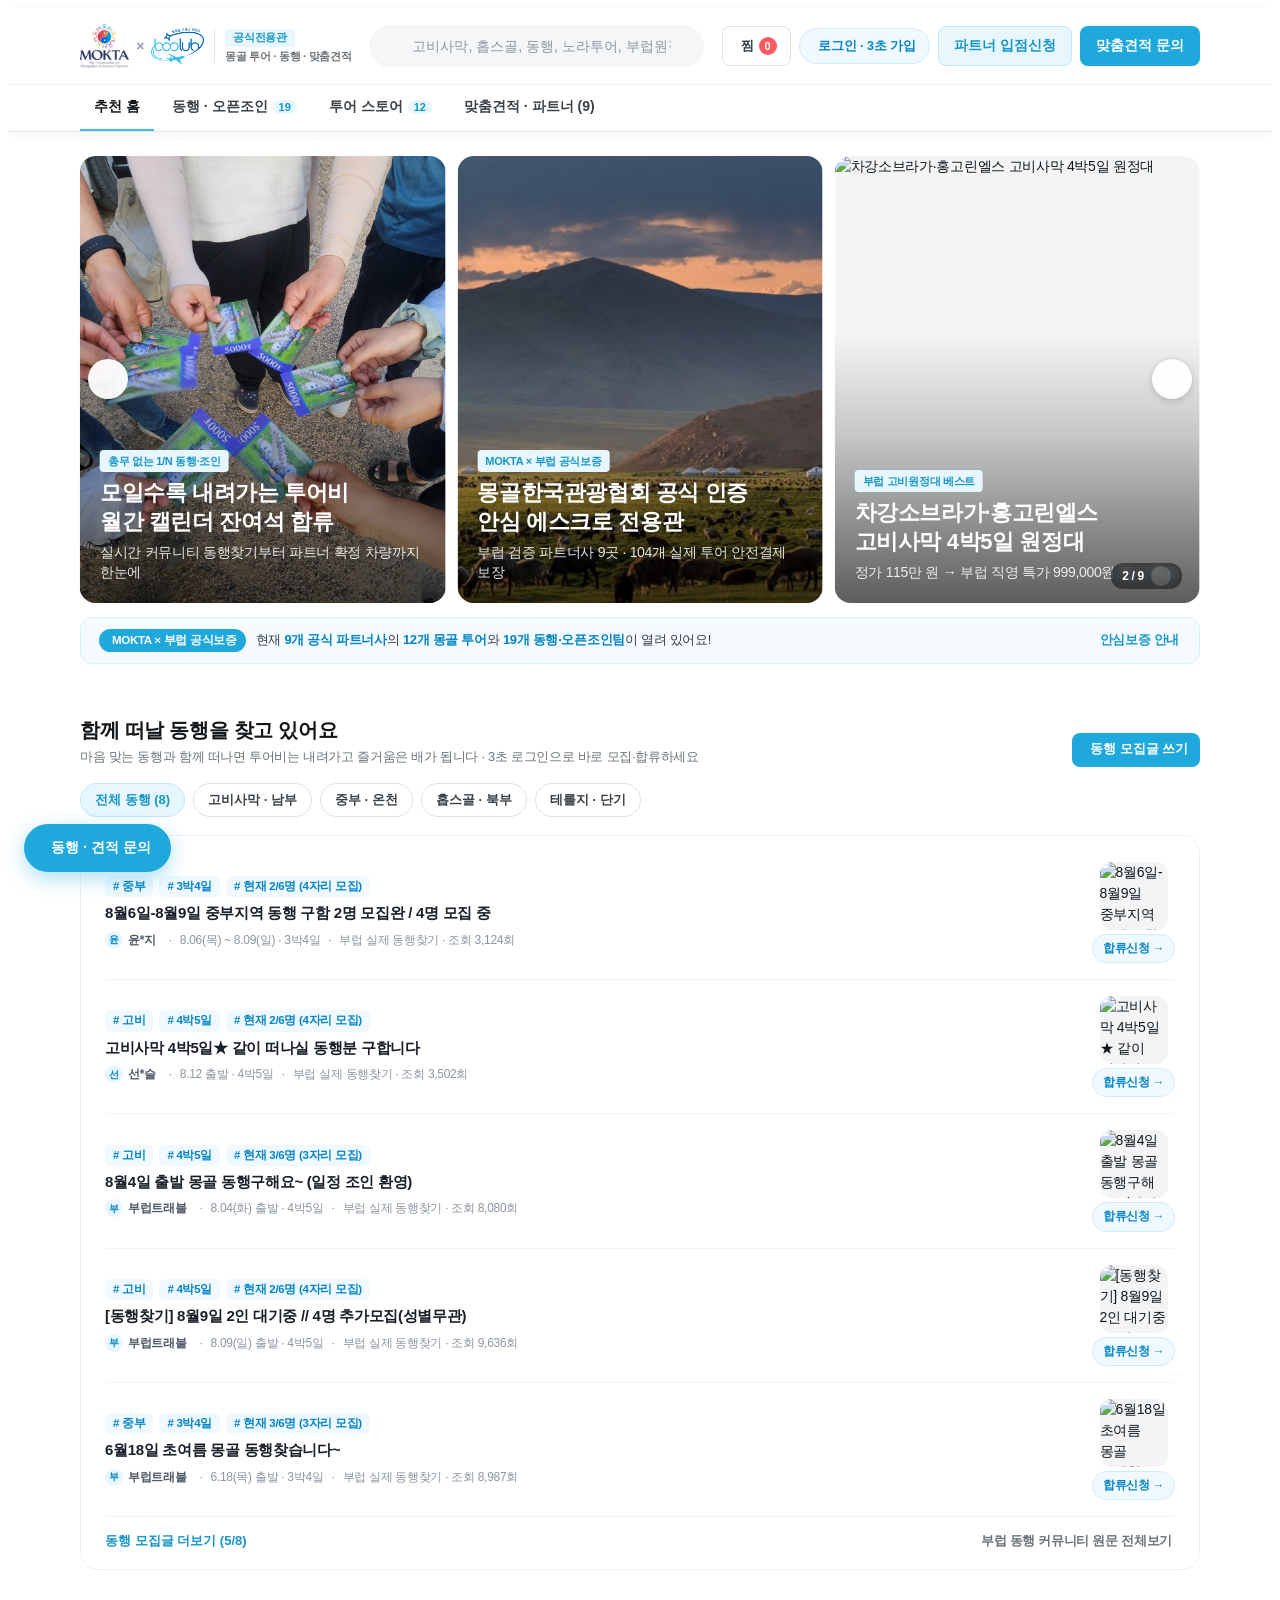
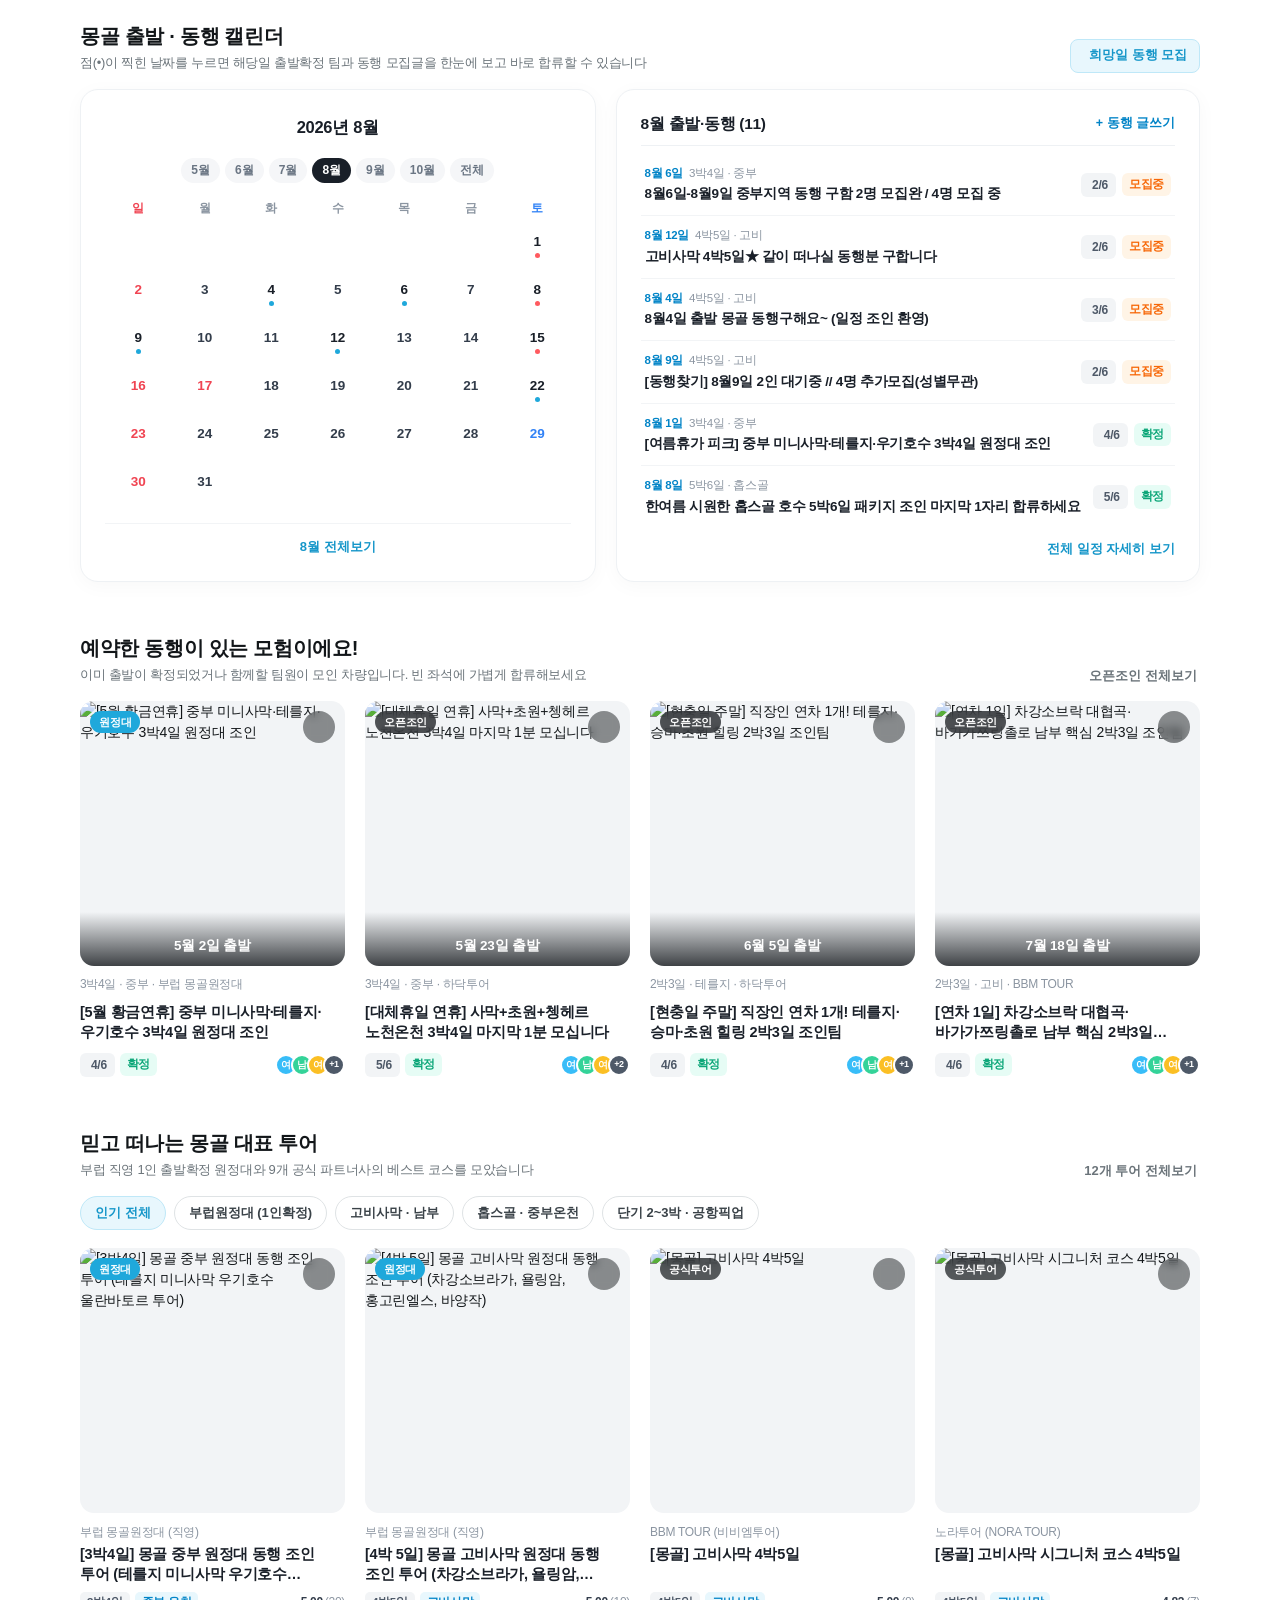
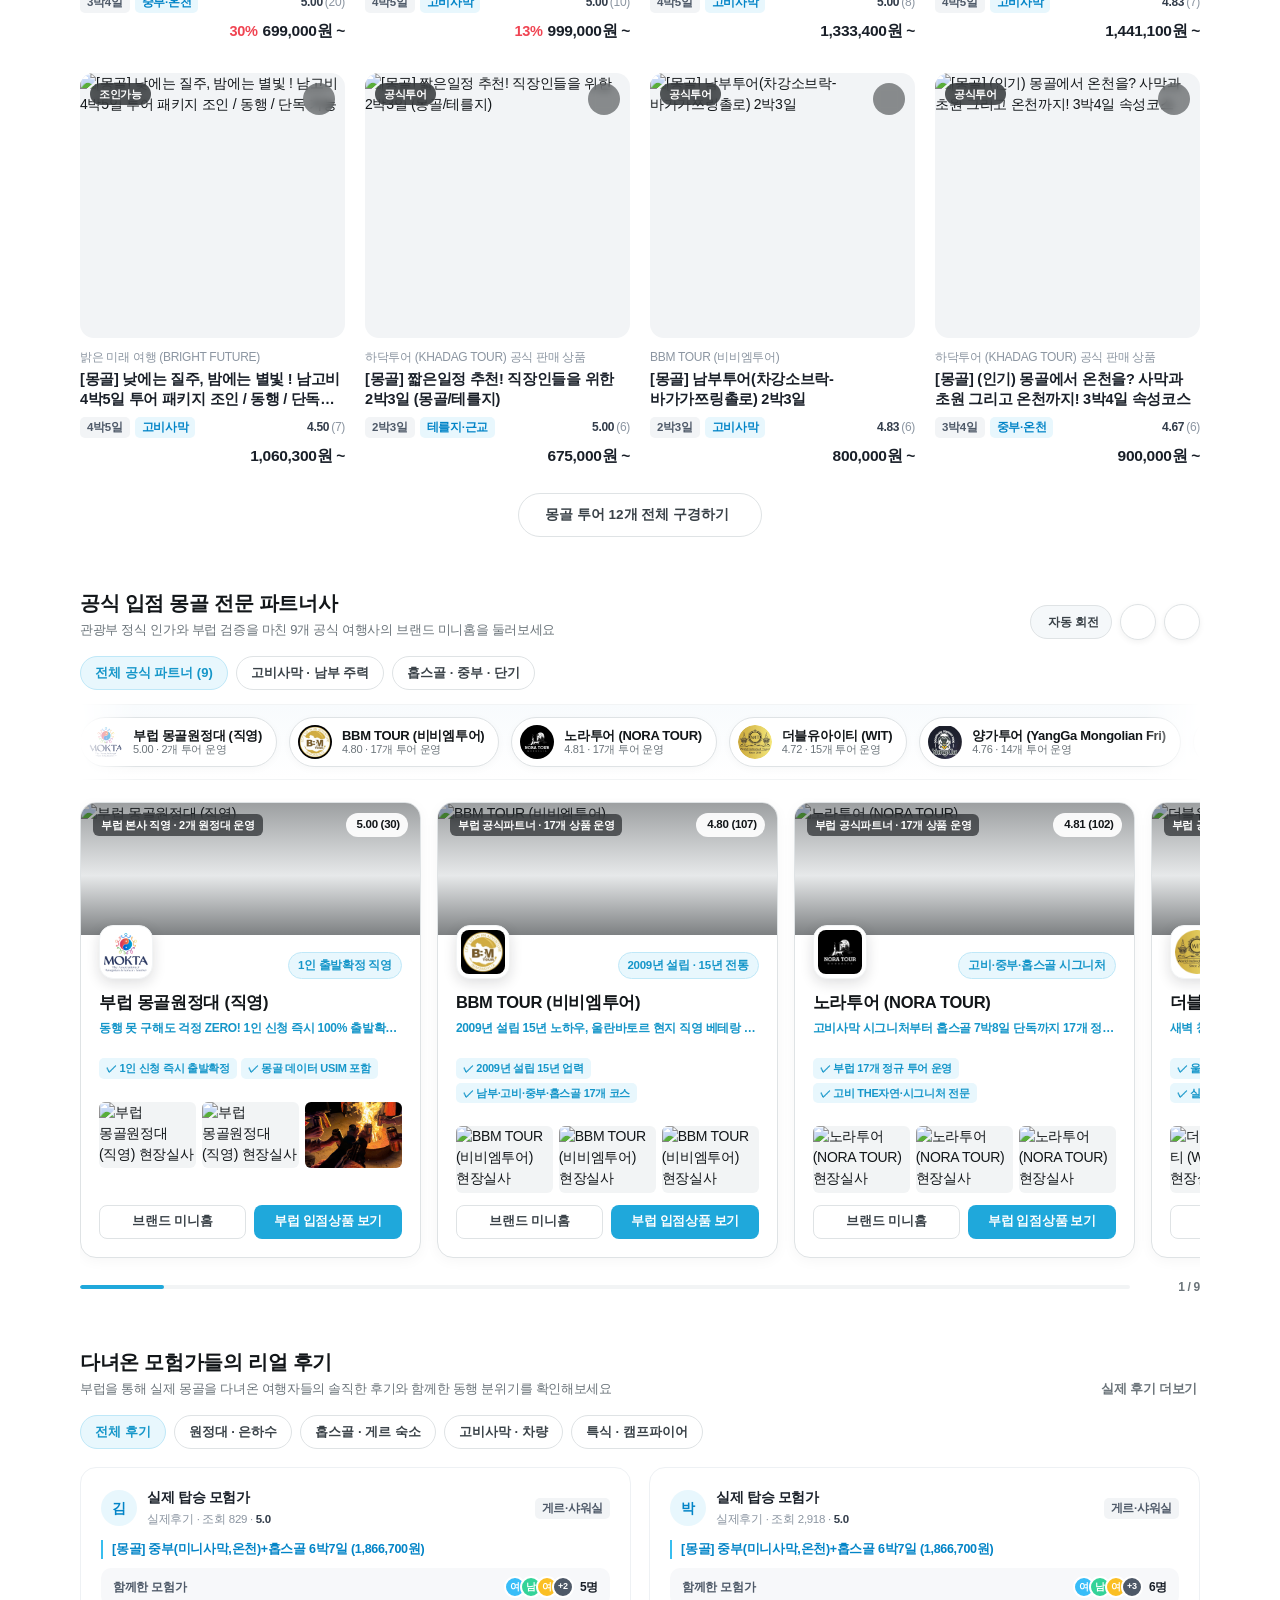
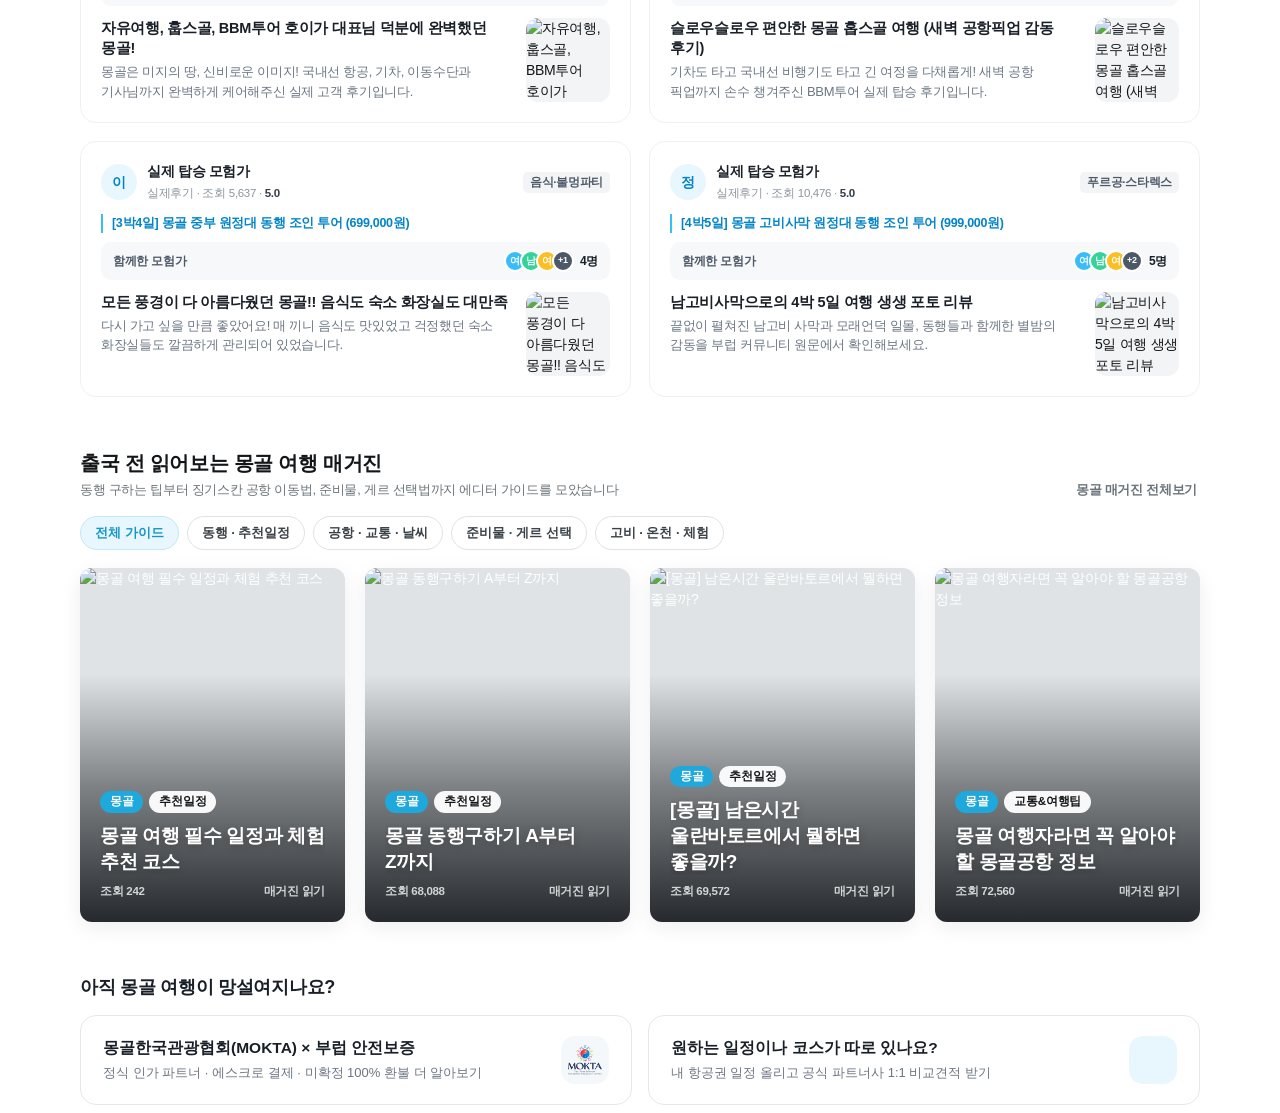
==== commit 85fcfe88: "feat(mokta-v16): dual MOKTA x BOOLUB header logo and 2nd-row right partner switch" ====
--- a/live-cms-preview.html
+++ b/live-cms-preview.html
@@ -20,7 +20,7 @@
   <link href="https://www.boolub.com/customized/css/waug.css" rel="stylesheet" type="text/css" />
   <link rel="stylesheet" href="https://cdn.jsdelivr.net/npm/xeicon@2.3.3/xeicon.min.css" />
   <link rel="stylesheet" href="https://cdn.jsdelivr.net/gh/sun-typeface/SUIT@2/fonts/variable/woff2/SUIT-Variable.css" />
-  <link rel="stylesheet" href="./boolub-server-deploy/customized/mokta/mokta.css?v=bl_mokta_15" />
+  <link rel="stylesheet" href="./boolub-server-deploy/customized/mokta/mokta.css?v=bl_mokta_16" />
 </head>
 <body class="if_view is-live-cms" style="overflow-x:hidden;">
   <div class="wrap js_header_position post_hide_section" id="cert_info">
@@ -28,12 +28,16 @@
       <header class="bl-mokta-header" id="moktaMainHeader">
     <div class="bl-container bl-mokta-header-top">
       <a href="#top" class="bl-mokta-logo-area" onclick="switchSiteRole('customer'); switchCustomerMode('home', document.querySelector('#customerSubNav .bl-gnb-item'));">
-        <img src="./images/mokta_logo.png" alt="MOKTA 몽골한국관광협회" class="bl-mokta-logo-img" />
+        <div class="bl-dual-logo-lockup">
+          <img src="./images/mokta_logo.png" alt="MOKTA 몽골한국관광협회" class="bl-mokta-logo-img" />
+          <span class="bl-dual-logo-x" aria-hidden="true">×</span>
+          <img src="./images/boolub_logo.png" alt="부럽(BOOLUB)" class="bl-boolub-logo-img" />
+        </div>
         <div class="bl-mokta-logo-meta">
           <div class="bl-mokta-logo-title">
-            몽골한국관광협회 <span class="bl-mokta-tag">공식전용관</span>
-          </div>
-          <span class="bl-mokta-logo-sub">몽골 투어 · 실시간 동행 · 맞춤 비교견적</span>
+            <span class="bl-mokta-tag">공식전용관</span>
+          </div>
+          <span class="bl-mokta-logo-sub">몽골 투어 · 동행 · 맞춤견적</span>
         </div>
       </a>
 
@@ -70,37 +74,39 @@
           파트너 입점신청
         </button>
 
-        <!-- [로그인한 입점 파트너 계정 & 마스터 계정 전용 노출] 파트너사 센터 스위치 -->
-        <div class="role-switch-pill" id="partnerRoleSwitchWrap" style="display:none;" role="tablist" aria-label="이용자 및 파트너사 전환">
+        <button type="button" class="bl-btn bl-btn-point" onclick="openModal('rfqWizardModal')">
+          맞춤견적 문의
+        </button>
+      </div>
+    </div>
+
+    <!-- 2단 GNB 라인: 좌측 4대 고객 탭 + 우측 끝 [여행자 홈 / 파트너사 센터] 전환 스위치 (입점 파트너·마스터 로그인 시에만 노출) -->
+    <nav class="bl-sub-gnb" id="customerSubNav">
+      <div class="bl-container bl-sub-gnb-list">
+        <div class="bl-sub-gnb-left">
+          <button type="button" class="bl-gnb-item active" data-cmode="home" onclick="switchCustomerMode('home', this)">
+            <span>추천 홈</span>
+          </button>
+          <button type="button" class="bl-gnb-item" data-cmode="join" onclick="switchCustomerMode('join', this)">
+            <span>동행 · 오픈조인</span> <span class="gnb-dot" id="tabJoinCount">23</span>
+          </button>
+          <button type="button" class="bl-gnb-item" data-cmode="store" onclick="switchCustomerMode('store', this)">
+            <span>투어 스토어</span> <span class="gnb-dot" id="tabStoreCount">104</span>
+          </button>
+          <button type="button" class="bl-gnb-item" data-cmode="partner" onclick="switchCustomerMode('partner', this)">
+            <span>맞춤견적 · 파트너 (<em id="tabPartnerCount" style="font-style:normal;">9</em>)</span>
+          </button>
+        </div>
+
+        <!-- [입점 파트너 / 마스터 로그인 시에만 우측 끝 노출] 여행자 홈 ↔ 파트너사 센터 전환 -->
+        <div class="role-switch-pill is-gnb-right" id="partnerRoleSwitchWrap" style="display:none;" role="tablist" aria-label="여행자 홈 및 파트너사 센터 전환">
           <button type="button" class="active" id="roleCustomerBtn" onclick="switchSiteRole('customer')">
-            여행자 홈
+            <span>여행자 홈</span>
           </button>
           <button type="button" id="rolePartnerBtn" onclick="switchSiteRole('partner')">
             <span id="rolePartnerBtnLabel">파트너사 센터</span> <span class="role-count" id="headerBidBadge">4</span>
           </button>
         </div>
-
-        <button type="button" class="bl-btn bl-btn-point" onclick="openModal('rfqWizardModal')">
-          맞춤견적 문의
-        </button>
-      </div>
-    </div>
-
-    <!-- 4대 핵심 모드로 단순화된 상단 GNB -->
-    <nav class="bl-sub-gnb" id="customerSubNav">
-      <div class="bl-container bl-sub-gnb-list">
-        <button type="button" class="bl-gnb-item active" data-cmode="home" onclick="switchCustomerMode('home', this)">
-          <span>추천 홈</span>
-        </button>
-        <button type="button" class="bl-gnb-item" data-cmode="join" onclick="switchCustomerMode('join', this)">
-          <span>동행 · 오픈조인</span> <span class="gnb-dot" id="tabJoinCount">23</span>
-        </button>
-        <button type="button" class="bl-gnb-item" data-cmode="store" onclick="switchCustomerMode('store', this)">
-          <span>투어 스토어</span> <span class="gnb-dot" id="tabStoreCount">104</span>
-        </button>
-        <button type="button" class="bl-gnb-item" data-cmode="partner" onclick="switchCustomerMode('partner', this)">
-          <span>맞춤견적 · 파트너 (<em id="tabPartnerCount" style="font-style:normal;">9</em>)</span>
-        </button>
       </div>
     </nav>
   </header>
@@ -1471,6 +1477,6 @@
   <div class="bl-toast" id="toastEl"></div>
     </div>
   </div>
-  <script src="./boolub-server-deploy/customized/mokta/mokta.js?v=bl_mokta_15"></script>
+  <script src="./boolub-server-deploy/customized/mokta/mokta.js?v=bl_mokta_16"></script>
 </body>
 </html>
--- a/boolub-server-deploy/customized/mokta/mokta.css
+++ b/boolub-server-deploy/customized/mokta/mokta.css
@@ -1,6 +1,6 @@
 @charset "utf-8";
 /* =========================================================================
-   MOKTA 공식 전용관 본 사이트 탑재용 스코프 CSS (v=bl_mokta_15)
+   MOKTA 공식 전용관 본 사이트 탑재용 스코프 CSS (v=bl_mokta_16)
    - 본 페이지(data=mj, data=mokta)에서는 부럽 기본 상단 헤더(.sc_Header) 비노출 + MOKTA 전용 스티키 헤더 노출
    - 3-Tier CSS Specificity Guard + 30개 파트너사 도트 캘린더 + 신뢰 보증 섹션 + 미니홈 커스터마이저
    ========================================================================= */
@@ -213,46 +213,71 @@
 #bl-mokta-cms-wrap .bl-mokta-logo-area {
   display: flex;
   align-items: center;
-  gap: 11px;
+  gap: 10px;
   flex-shrink: 0;
   cursor: pointer;
 }
 
+#bl-mokta-cms-wrap .bl-dual-logo-lockup {
+  display: inline-flex;
+  align-items: center;
+  gap: 7px;
+  flex-shrink: 0;
+}
+
 #bl-mokta-cms-wrap .bl-mokta-logo-img {
-  height: 48px;
+  height: 44px;
   width: auto;
   object-fit: contain;
   flex-shrink: 0;
 }
 
+#bl-mokta-cms-wrap .bl-dual-logo-x {
+  font-size: 14px;
+  font-weight: 700;
+  color: #94a3b8;
+  line-height: 1;
+  user-select: none;
+}
+
+#bl-mokta-cms-wrap .bl-boolub-logo-img {
+  height: 36px;
+  width: auto;
+  object-fit: contain;
+  flex-shrink: 0;
+}
+
 #bl-mokta-cms-wrap .bl-mokta-logo-meta {
   display: flex;
   flex-direction: column;
+  justify-content: center;
+  padding-left: 10px;
+  border-left: 1px solid #e5e8eb;
   line-height: 1.25;
 }
 
 #bl-mokta-cms-wrap .bl-mokta-logo-title {
-  font-size: 15.5px;
+  font-size: 14px;
   font-weight: 800;
   color: #1d2a4d;
-  letter-spacing: -0.4px;
-  display: flex;
-  align-items: center;
-  gap: 6px;
+  letter-spacing: -0.3px;
+  display: flex;
+  align-items: center;
+  gap: 5px;
 }
 
 #bl-mokta-cms-wrap .bl-mokta-logo-sub {
   font-size: 11px;
   font-weight: 600;
   color: var(--bl-gray-500);
-  margin-top: 2px;
+  margin-top: 3px;
 }
 
 
 
 #bl-mokta-cms-wrap .bl-search-box {
   flex: 1;
-  max-width: 420px;
+  max-width: 440px;
   position: relative;
 }
 
@@ -351,12 +376,25 @@
 #bl-mokta-cms-wrap .bl-sub-gnb-list {
   display: flex;
   align-items: center;
-  gap: 4px;
+  justify-content: space-between;
+  gap: 12px;
   overflow-x: auto;
   scrollbar-width: none;
 }
 
 #bl-mokta-cms-wrap .bl-sub-gnb-list::-webkit-scrollbar { display: none; }
+
+#bl-mokta-cms-wrap .bl-sub-gnb-left {
+  display: flex;
+  align-items: center;
+  gap: 4px;
+  flex-shrink: 0;
+}
+
+#bl-mokta-cms-wrap .role-switch-pill.is-gnb-right {
+  margin-left: auto;
+  flex-shrink: 0;
+}
 
 #bl-mokta-cms-wrap .bl-gnb-item {
   display: inline-flex;
@@ -5040,9 +5078,11 @@
 
   #bl-mokta-cms-wrap .bl-mokta-header .bl-mokta-header-top { height: auto; padding: 10px 0; flex-wrap: wrap; }
 
-  #bl-mokta-cms-wrap .bl-mokta-logo-img { height: 40px; }
-
-  #bl-mokta-cms-wrap .bl-mokta-logo-sub { display: none; }
+  #bl-mokta-cms-wrap .bl-mokta-logo-img { height: 34px; }
+
+  #bl-mokta-cms-wrap .bl-boolub-logo-img { height: 28px; }
+
+  #bl-mokta-cms-wrap .bl-mokta-logo-meta { display: none; }
 
   #bl-mokta-cms-wrap .bl-search-box { order: 3; max-width: 100%; flex: 0 0 100%; }
 
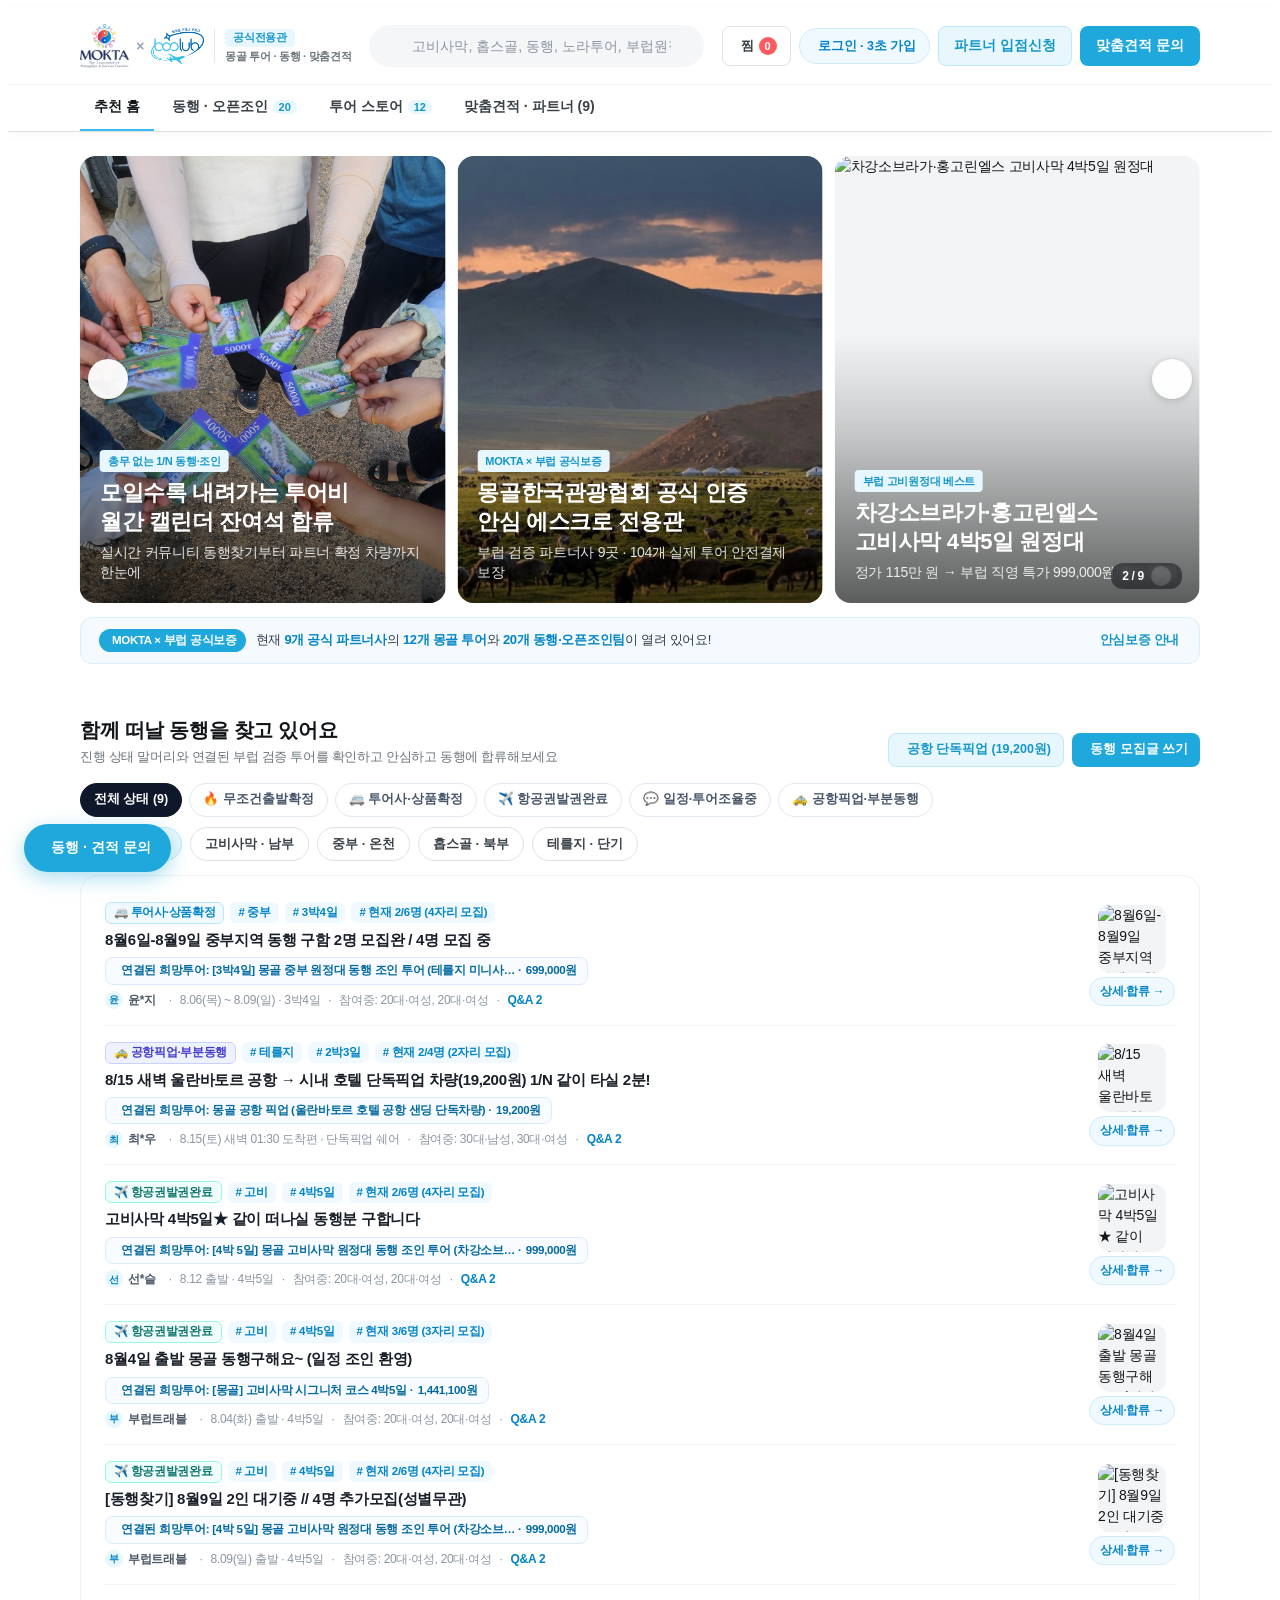
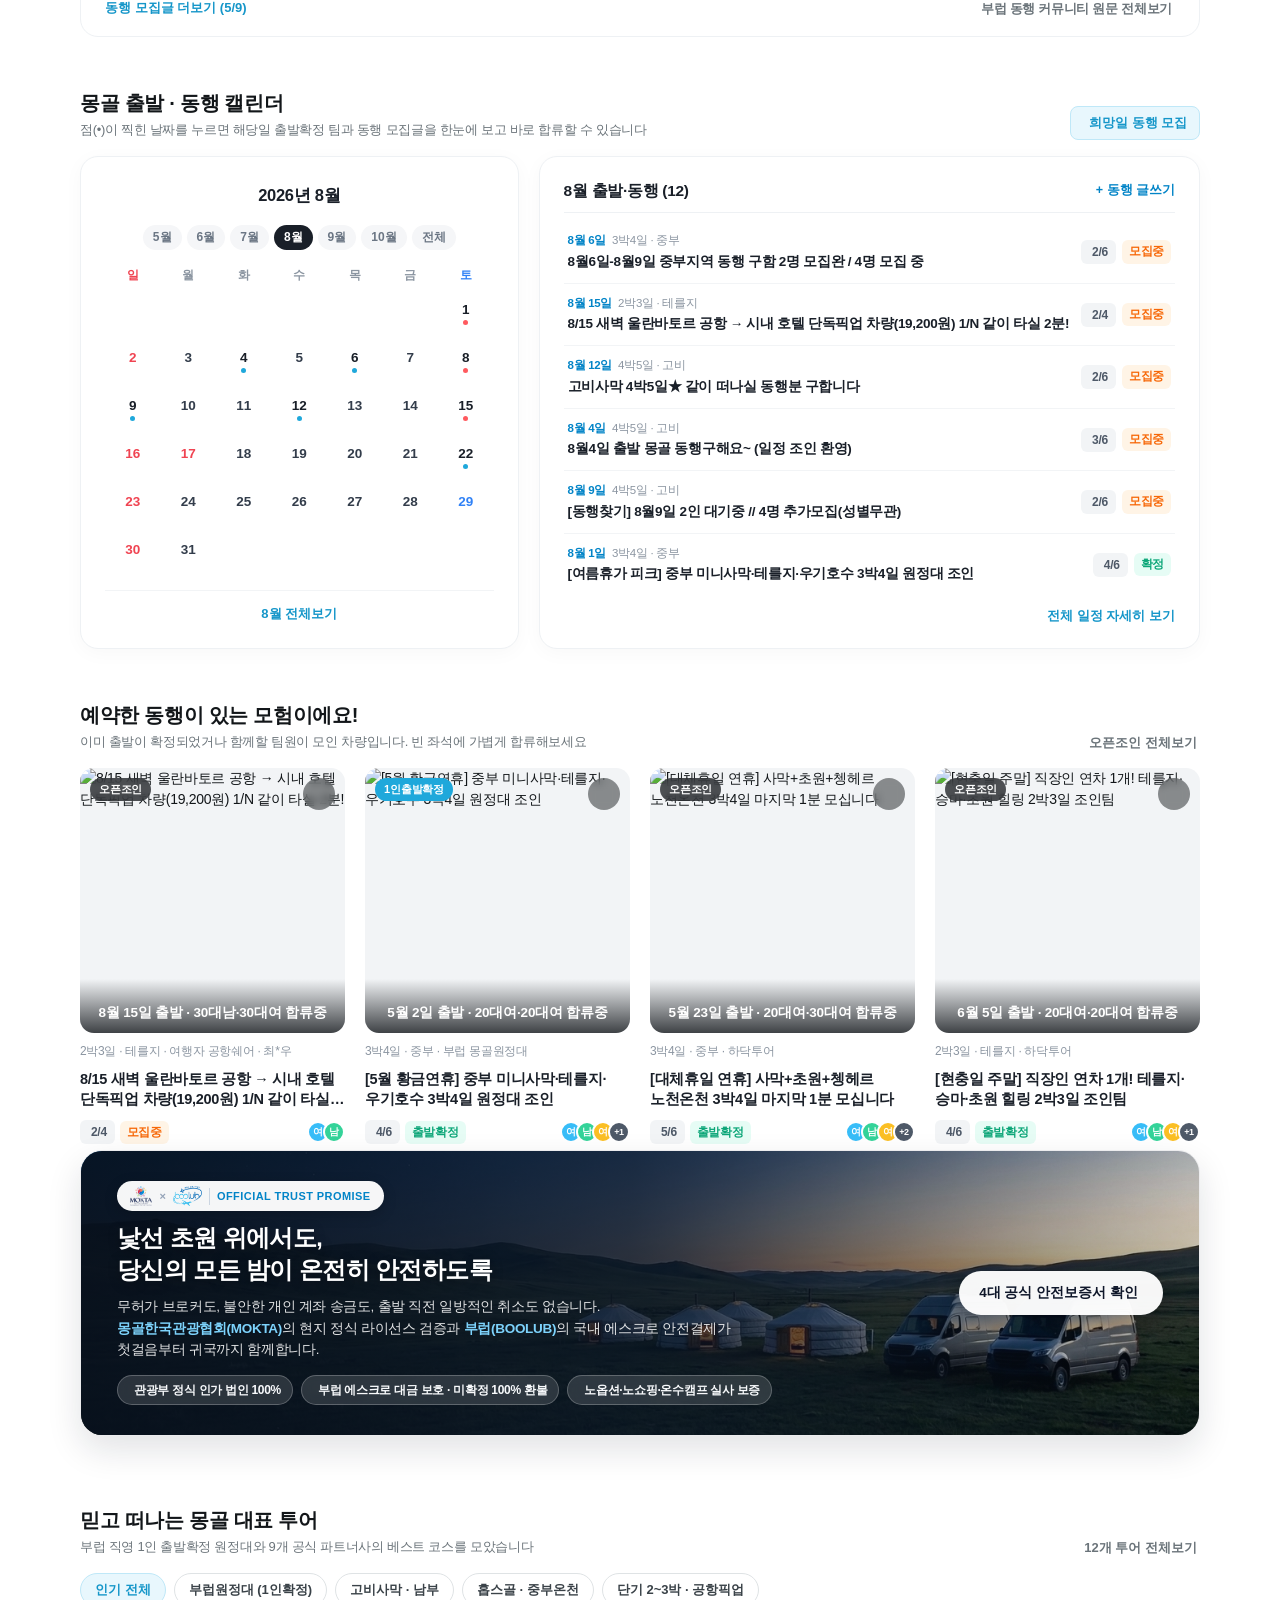
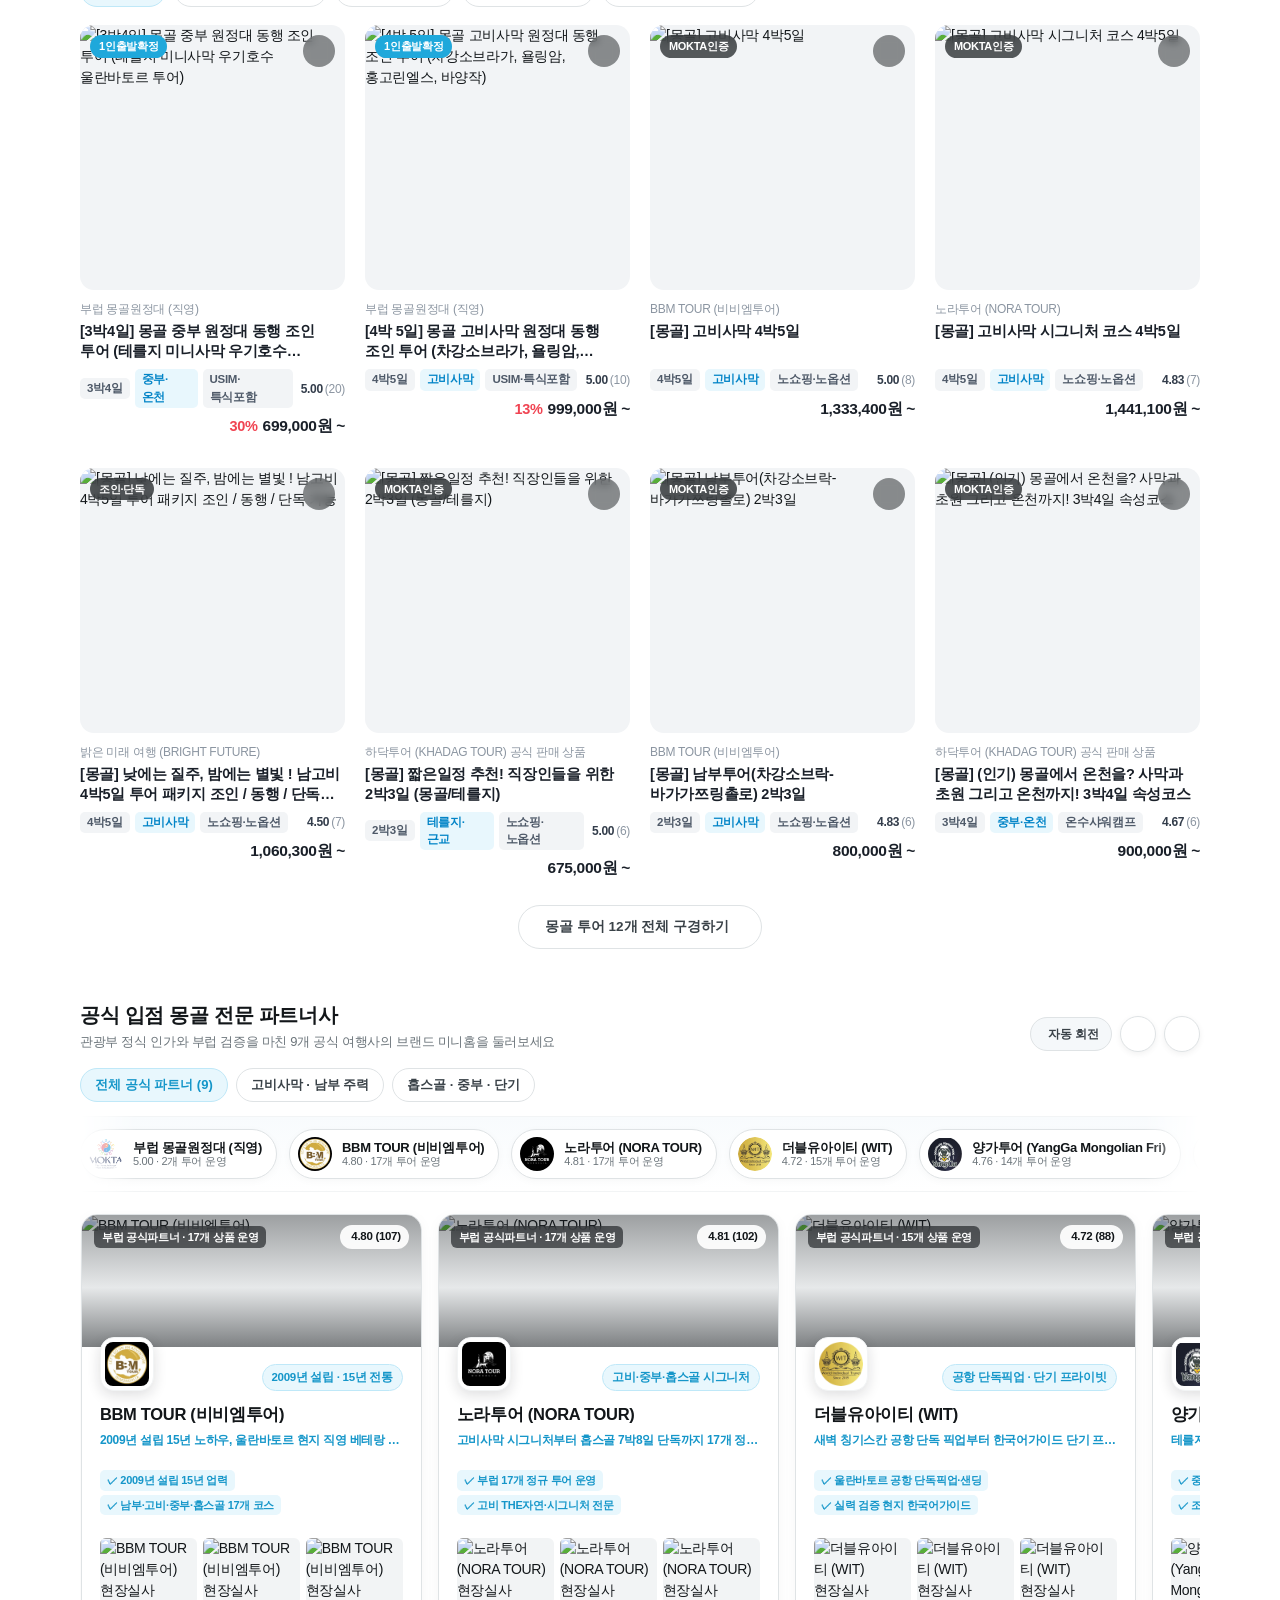
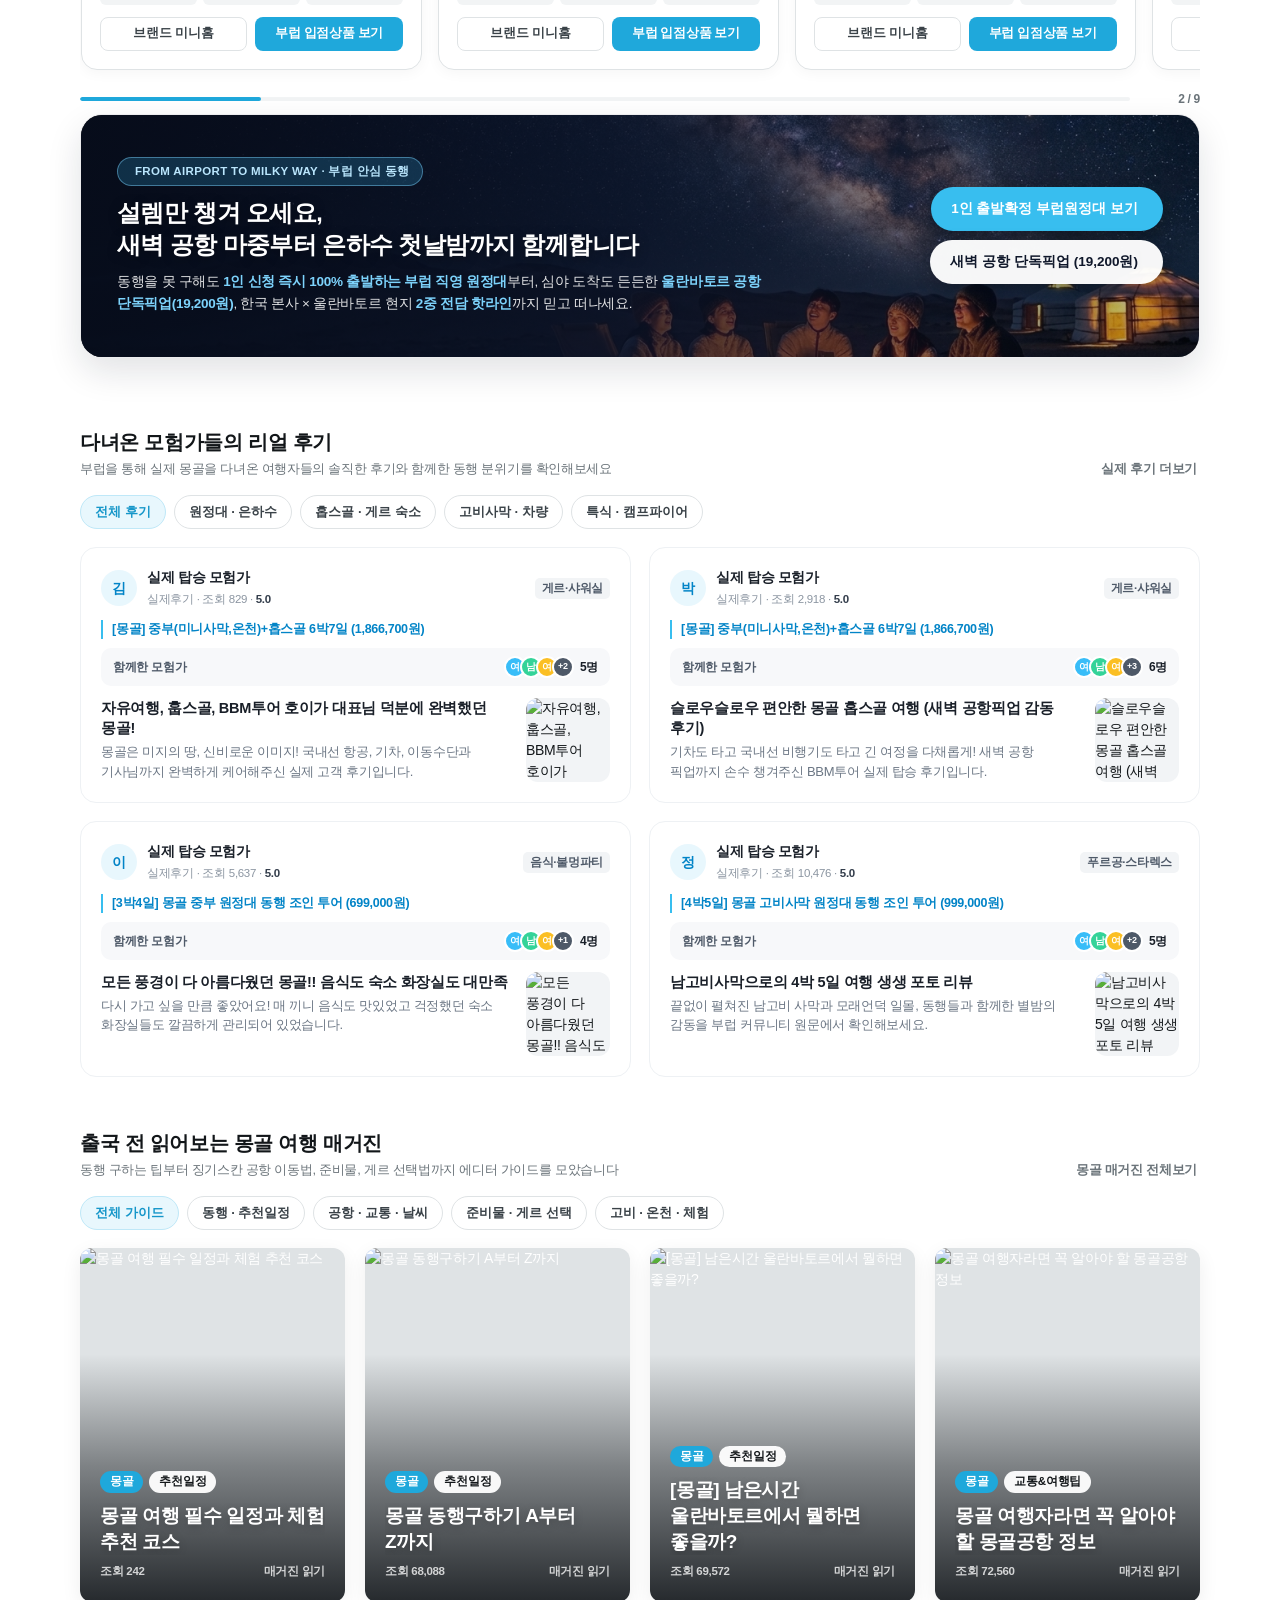
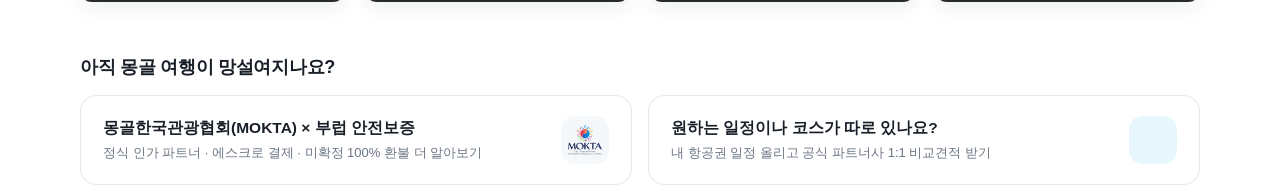
==== commit b7db97fe: "feat(mokta-v17): TripSoda+LoveMongol full upgrade, Option 1 soft-blur auth gate, and emotional MOKTA" ====
--- a/live-cms-preview.html
+++ b/live-cms-preview.html
@@ -20,7 +20,7 @@
   <link href="https://www.boolub.com/customized/css/waug.css" rel="stylesheet" type="text/css" />
   <link rel="stylesheet" href="https://cdn.jsdelivr.net/npm/xeicon@2.3.3/xeicon.min.css" />
   <link rel="stylesheet" href="https://cdn.jsdelivr.net/gh/sun-typeface/SUIT@2/fonts/variable/woff2/SUIT-Variable.css" />
-  <link rel="stylesheet" href="./boolub-server-deploy/customized/mokta/mokta.css?v=bl_mokta_16" />
+  <link rel="stylesheet" href="./boolub-server-deploy/customized/mokta/mokta.css?v=bl_mokta_17" />
 </head>
 <body class="if_view is-live-cms" style="overflow-x:hidden;">
   <div class="wrap js_header_position post_hide_section" id="cert_info">
@@ -203,19 +203,42 @@
         <div class="bl-sec-head">
           <div>
             <h3>함께 떠날 동행을 찾고 있어요</h3>
-            <p>마음 맞는 동행과 함께 떠나면 투어비는 내려가고 즐거움은 배가 됩니다 · 3초 로그인으로 바로 모집·합류하세요</p>
+            <p>진행 상태 말머리와 연결된 부럽 검증 투어를 확인하고 안심하고 동행에 합류해보세요</p>
           </div>
           <div style="display:flex; gap:8px; align-items:center; flex-wrap:wrap;">
+            <button type="button" class="bl-btn bl-btn-soft bl-btn-sm" onclick="openProductPreviewModal('I3885-I4036-S5377')">
+              <i class="xi-car"></i> 공항 단독픽업 (19,200원)
+            </button>
             <button type="button" class="bl-btn bl-btn-point bl-btn-sm" onclick="openCompanionModalForDate()">
               <i class="xi-pen-o"></i> 동행 모집글 쓰기
             </button>
           </div>
         </div>
 
-        <div class="bl-chip-row" id="companionChipRow">
-          <button type="button" class="bl-chip active" onclick="filterCompanionFeed('all', this)">
-            <span>전체 동행 (<em id="chipCompanionTotal" style="font-style:normal;">5</em>)</span>
-          </button>
+        <!-- 러브몽골 벤치마킹: 5대 진행상태 말머리 빠른 필터 -->
+        <div class="ts-prefix-filter-row" id="companionPrefixRow">
+          <button type="button" class="ts-prefix-pill active" data-pfx="all" onclick="filterCompanionPrefix('all', this)">
+            <span>전체 상태 (<em id="chipCompanionTotal" style="font-style:normal;">14</em>)</span>
+          </button>
+          <button type="button" class="ts-prefix-pill is-hot" data-pfx="무조건출발확정" onclick="filterCompanionPrefix('무조건출발확정', this)">
+            <span>🔥 무조건출발확정</span>
+          </button>
+          <button type="button" class="ts-prefix-pill is-tour" data-pfx="투어사확정" onclick="filterCompanionPrefix('투어사확정', this)">
+            <span>🚐 투어사·상품확정</span>
+          </button>
+          <button type="button" class="ts-prefix-pill is-flight" data-pfx="항공권발권완료" onclick="filterCompanionPrefix('항공권발권완료', this)">
+            <span>✈️ 항공권발권완료</span>
+          </button>
+          <button type="button" class="ts-prefix-pill" data-pfx="동행미확정" onclick="filterCompanionPrefix('동행미확정', this)">
+            <span>💬 일정·투어조율중</span>
+          </button>
+          <button type="button" class="ts-prefix-pill" data-pfx="공항픽업쉐어" onclick="filterCompanionPrefix('공항픽업쉐어', this)">
+            <span>🚕 공항픽업·부분동행</span>
+          </button>
+        </div>
+
+        <div class="bl-chip-row" id="companionChipRow" style="margin-bottom:14px;">
+          <button type="button" class="bl-chip active" onclick="filterCompanionFeed('all', this)">몽골 전 지역</button>
           <button type="button" class="bl-chip" onclick="filterCompanionFeed('고비', this)">고비사막 · 남부</button>
           <button type="button" class="bl-chip" onclick="filterCompanionFeed('중부', this)">중부 · 온천</button>
           <button type="button" class="bl-chip" onclick="filterCompanionFeed('홉스골', this)">홉스골 · 북부</button>
@@ -301,6 +324,40 @@
       </div>
     </section>
 
+    <!-- [감성 신뢰 가로 배너 #1] MOKTA × 부럽 공식 안전·믿음 시네마틱 스토리 배너 -->
+    <aside class="ts-mid-trust-wrap" id="midTrustBanner1" aria-label="MOKTA × 부럽 공식 신뢰 약속">
+      <div class="bl-container">
+        <div class="ts-cine-banner" onclick="openModal('trustGuaranteeModal')">
+          <img src="./images/trust_banner_steppe_ger.jpg" alt="몽골 초원 위 안전한 정식 투어리스트 캠프와 전용 차량" class="ts-cine-bg" loading="lazy" />
+          <div class="ts-cine-scrim">
+            <div class="ts-cine-content">
+              <div class="ts-cine-brand-pill">
+                <img src="./images/mokta_logo.png" alt="MOKTA" />
+                <span>×</span>
+                <img src="./images/boolub_logo.png" alt="BOOLUB" />
+                <em>OFFICIAL TRUST PROMISE</em>
+              </div>
+              <h4 class="ts-cine-title">낯선 초원 위에서도,<br/>당신의 모든 밤이 온전히 안전하도록</h4>
+              <p class="ts-cine-sub">
+                무허가 브로커도, 불안한 개인 계좌 송금도, 출발 직전 일방적인 취소도 없습니다.<br/>
+                <strong>몽골한국관광협회(MOKTA)</strong>의 현지 정식 라이선스 검증과 <strong>부럽(BOOLUB)</strong>의 국내 에스크로 안전결제가 첫걸음부터 귀국까지 함께합니다.
+              </p>
+              <div class="ts-cine-seals">
+                <span><i class="xi-shield-checked"></i> 관광부 정식 인가 법인 100%</span>
+                <span><i class="xi-credit-card"></i> 부럽 에스크로 대금 보호 · 미확정 100% 환불</span>
+                <span><i class="xi-check-circle"></i> 노옵션·노쇼핑·온수캠프 실사 보증</span>
+              </div>
+            </div>
+            <div class="ts-cine-cta-col">
+              <button type="button" class="ts-cine-btn" onclick="event.stopPropagation(); openModal('trustGuaranteeModal');">
+                4대 공식 안전보증서 확인 <i class="xi-angle-right-min"></i>
+              </button>
+            </div>
+          </div>
+        </div>
+      </div>
+    </aside>
+
     <!-- ==================== 4. 믿고 떠나는 몽골 대표 투어 ==================== -->
     <section class="bl-section page-sec" id="sec-store">
       <div class="bl-container">
@@ -396,6 +453,32 @@
         </div>
       </div>
     </section>
+
+    <!-- [감성 신뢰 가로 배너 #2] 공항 마중부터 은하수 캠프까지 부럽 원스톱 안심 동행 배너 -->
+    <aside class="ts-mid-trust-wrap" id="midTrustBanner2" aria-label="부럽 직영 원정대 및 새벽 공항 안심 케어">
+      <div class="bl-container">
+        <div class="ts-cine-banner is-milkyway">
+          <img src="./images/trust_banner_milkyway_camp.jpg" alt="고비사막 은하수 아래 캠프파이어를 즐기는 여행자들" class="ts-cine-bg" loading="lazy" />
+          <div class="ts-cine-scrim">
+            <div class="ts-cine-content">
+              <span class="ts-cine-kicker"><i class="xi-star"></i> FROM AIRPORT TO MILKY WAY · 부럽 안심 동행</span>
+              <h4 class="ts-cine-title">설렘만 챙겨 오세요,<br/>새벽 공항 마중부터 은하수 첫날밤까지 함께합니다</h4>
+              <p class="ts-cine-sub">
+                동행을 못 구해도 <strong>1인 신청 즉시 100% 출발하는 부럽 직영 원정대</strong>부터, 심야 도착도 든든한 <strong>울란바토르 공항 단독픽업(19,200원)</strong>, 한국 본사 × 울란바토르 현지 <strong>2중 전담 핫라인</strong>까지 믿고 떠나세요.
+              </p>
+            </div>
+            <div class="ts-cine-cta-col is-stack">
+              <button type="button" class="ts-cine-btn is-point" onclick="openProductPreviewModal('T0950-Q2923-W2496')">
+                1인 출발확정 부럽원정대 보기 <i class="xi-angle-right-min"></i>
+              </button>
+              <button type="button" class="ts-cine-btn" onclick="openProductPreviewModal('I3885-I4036-S5377')">
+                새벽 공항 단독픽업 (19,200원) <i class="xi-angle-right-min"></i>
+              </button>
+            </div>
+          </div>
+        </div>
+      </div>
+    </aside>
 
     <!-- ==================== 6. 다녀온 모험가들의 리얼 후기 ==================== -->
     <section class="bl-section page-sec" id="sec-showcase">
@@ -688,6 +771,16 @@
             </div>
 
             <div class="bl-field">
+              <label>4대 MOKTA × 부럽 안심 보장 약속 체크 (고객 견적 비교표에 O/X 표시)</label>
+              <div class="bl-perk-picker" id="pGuaranteePicker">
+                <button type="button" class="bl-perk-chip-btn selected" data-guar="전 일정 온수샤워 캠프" onclick="this.classList.toggle('selected')">✓ 전 일정 온수샤워 캠프</button>
+                <button type="button" class="bl-perk-chip-btn selected" data-guar="노팁·노옵션 추가금 0원" onclick="this.classList.toggle('selected')">✓ 노팁·노옵션 추가금 0원</button>
+                <button type="button" class="bl-perk-chip-btn selected" data-guar="공항 무료 단독픽업" onclick="this.classList.toggle('selected')">✓ 공항 무료 단독픽업</button>
+                <button type="button" class="bl-perk-chip-btn selected" data-guar="연식보증 전용차량" onclick="this.classList.toggle('selected')">✓ 연식보증 전용차량</button>
+              </div>
+            </div>
+
+            <div class="bl-field">
               <label>포함 혜택 및 안내 메시지 <span class="mn-txt">/ Нэмэлт мэдээлэл</span></label>
               <textarea class="bl-textarea" id="pComment" rows="2">공항 픽업·샌딩 포함, 현지 추가비용 없는 깔끔한 진행 약속드립니다. 한국어 능통 베테랑 가이드와 쾌적한 캠프로 모시겠습니다.</textarea>
             </div>
@@ -1047,17 +1140,29 @@
     </div>
   </div>
 
-  <!-- ================= 모달 2: 여행자 직접 동행 모집글 쓰기 모달 ================= -->
+  <!-- ================= 모달 2: 여행자 직접 동행 모집글 쓰기 모달 (5대 말머리 + 투어상품 임베드 + 방장 프로필) ================= -->
   <div class="bl-modal-dim" id="companionWriteModal" onclick="bgClose(event, 'companionWriteModal')">
-    <div class="bl-modal sm">
+    <div class="bl-modal sm" style="max-width:580px;">
       <div class="bl-modal-head">
         <h4>내 일정으로 동행·조인 모집글 올리기</h4>
         <button type="button" class="bl-modal-close" onclick="closeModal('companionWriteModal')"><i class="xi-close"></i></button>
       </div>
       <div class="bl-modal-body">
-        <p style="font-size:13px; color:var(--bl-gray-500); margin-bottom:16px;">
-          원하는 출발 날짜를 선택해 등록하면 메인 월간 캘린더에 바로 표시되며, 함께 갈 동행과 공식 파트너사의 맞춤 투어 제안까지 받아보실 수 있습니다.
+        <p style="font-size:13px; color:var(--bl-gray-500); margin-bottom:14px;">
+          진행 상태 말머리와 희망하는 부럽 투어 상품을 연결해 올리면, 동행원 모집 속도와 출발 확정 확률이 3배 이상 높아집니다.
         </p>
+
+        <div class="bl-field">
+          <label>1. 현재 진행상태 말머리 선택 *</label>
+          <select class="bl-select" id="cwPrefixTag">
+            <option value="무조건출발확정">🔥 [무조건출발확정] 인원 무관 무조건 떠나는 확정팀!</option>
+            <option value="투어사확정">🚐 [투어사·상품확정] 가고 싶은 부럽 투어 상품을 정했어요</option>
+            <option value="항공권발권완료" selected>✈️ [항공권발권완료] 출국·귀국 날짜가 확정되었어요</option>
+            <option value="동행미확정">💬 [일정·투어조율중] 동행분들과 일정·코스를 함께 정해요</option>
+            <option value="공항픽업쉐어">🚕 [공항픽업·부분동행] 공항 단독픽업 차량 1/N 쉐어·부분동행</option>
+          </select>
+        </div>
+
         <div style="display:grid; grid-template-columns:1fr 1fr 1fr; gap:10px;">
           <div class="bl-field">
             <label>희망 출발일 *</label>
@@ -1075,34 +1180,56 @@
           <div class="bl-field">
             <label>여행 기간</label>
             <select class="bl-select" id="cwDuration">
-              <option value="2박3일">2박 3일</option>
+              <option value="2박3일">2박 3일 (단기·픽업)</option>
               <option value="3박4일">3박 4일</option>
               <option value="4박5일" selected>4박 5일</option>
               <option value="5박6일">5박 6일 이상</option>
             </select>
           </div>
         </div>
-        <div style="display:grid; grid-template-columns:1fr 1fr; gap:10px;">
-          <div class="bl-field">
-            <label>현재 확정 인원 / 목표 정원</label>
+
+        <div style="display:grid; grid-template-columns:1fr 1fr 1fr; gap:10px;">
+          <div class="bl-field">
+            <label>방장 본인 연령·성별</label>
+            <div style="display:grid; grid-template-columns:1fr 1fr; gap:6px;">
+              <select class="bl-select" id="cwHostAge" style="padding:0 8px;">
+                <option value="20대">20대</option>
+                <option value="30대" selected>30대</option>
+                <option value="40대">40대</option>
+                <option value="50대+">50대+</option>
+              </select>
+              <select class="bl-select" id="cwHostGender" style="padding:0 8px;">
+                <option value="여성">여성</option>
+                <option value="남성">남성</option>
+              </select>
+            </div>
+          </div>
+          <div class="bl-field">
+            <label>현재 확정 / 목표 정원</label>
             <select class="bl-select" id="cwSeats">
-              <option value="2">현재 2명 확정 / 총 6명 모집</option>
-              <option value="3">현재 3명 확정 / 총 6명 모집</option>
-              <option value="1">현재 1명(방장) / 총 4~6명 모집</option>
-              <option value="4">현재 4명 확정 / 마지막 2명 모집</option>
+              <option value="2">현재 2명 / 총 6명</option>
+              <option value="3">현재 3명 / 총 6명</option>
+              <option value="1">현재 1명(방장) / 6명</option>
+              <option value="4">현재 4명 / 총 6명</option>
             </select>
           </div>
           <div class="bl-field">
             <label>항공권 발권 상태</label>
             <select class="bl-select" id="cwFlightPref">
-              <option value="항공권 발권완료">항공권 발권완료 (일정 확정)</option>
-              <option value="항공권 예매예정">항공권 예매예정 (일정 조율가능)</option>
+              <option value="항공권 발권완료">항공권 발권완료</option>
+              <option value="항공권 예매예정">예매예정 (조율가능)</option>
             </select>
           </div>
         </div>
+
+        <div class="bl-field">
+          <label><i class="xi-link" style="color:var(--bl-point-dark);"></i> 함께 가고 싶은 부럽 투어 상품 카드 연결 (트립소다식 상세글 내 자동 삽입)</label>
+          <select class="bl-select" id="cwLinkedPcode"></select>
+        </div>
+
         <div style="display:grid; grid-template-columns:1fr 1fr; gap:10px;">
           <div class="bl-field">
-            <label>선호 연령대</label>
+            <label>찾는 동행 연령대</label>
             <select class="bl-select" id="cwAgePref">
               <option value="2030 또래">2030 또래 환영</option>
               <option value="연령 무관">연령 무관 (누구나 환영)</option>
@@ -1112,7 +1239,7 @@
             </select>
           </div>
           <div class="bl-field">
-            <label>선호 성별 구성</label>
+            <label>찾는 동행 성별</label>
             <select class="bl-select" id="cwGenderPref">
               <option value="성별 무관">성별 무관 (혼성 조인)</option>
               <option value="여성 동행 선호">여성 동행 선호</option>
@@ -1120,17 +1247,27 @@
             </select>
           </div>
         </div>
+
         <div class="bl-field">
           <label>모집 제목 및 희망 코스 *</label>
           <input type="text" class="bl-input" id="cwTitle" value="고비사막+쳉헤르 온천 별 보러 같이 가실 동행 구해요!" />
         </div>
+
         <div class="bl-field">
-          <label>추가 동행 성향 메모 (흡연여부, 촬영, 식성 등)</label>
-          <input type="text" class="bl-input" id="cwTags" value="비흡연 · 별밤 사진 촬영 & 삼겹살 파티 좋아하는 분 환영" />
-        </div>
+          <label>동행 성향 빠른 태그 &amp; 상세 소개</label>
+          <div style="display:flex; gap:6px; flex-wrap:wrap; margin-bottom:7px;" id="cwQuickTagRow">
+            <button type="button" class="bl-perk-chip-btn selected" onclick="toggleCwQuickTag(this, '비흡연')">#비흡연</button>
+            <button type="button" class="bl-perk-chip-btn selected" onclick="toggleCwQuickTag(this, '인생샷·은하수진심')">#인생샷·은하수진심</button>
+            <button type="button" class="bl-perk-chip-btn selected" onclick="toggleCwQuickTag(this, '온수샤워캠프선호')">#온수샤워캠프선호</button>
+            <button type="button" class="bl-perk-chip-btn" onclick="toggleCwQuickTag(this, '삼겹살·맥주파티')">#삼겹살·맥주파티</button>
+            <button type="button" class="bl-perk-chip-btn" onclick="toggleCwQuickTag(this, '조용한힐링')">#조용한힐링</button>
+          </div>
+          <input type="text" class="bl-input" id="cwTags" value="비흡연 · 인생샷·은하수진심 · 온수샤워캠프선호 · 매너 동행 환영합니다" />
+        </div>
+
         <label class="ts-check-row" for="cwWantMatch">
           <input type="checkbox" id="cwWantMatch" checked />
-          <span>공식 입점 파트너사(9곳)의 전용 차량·가이드 투어 매칭 제안도 함께 받기</span>
+          <span>MOKTA × 부럽 공식 파트너사(9곳)의 전용 차량·가이드 투어 매칭 제안도 함께 받기</span>
         </label>
         <button type="button" class="bl-btn bl-btn-point bl-btn-lg" style="width:100%; margin-top:12px;" onclick="submitCompanionPost()">
           동행 피드 &amp; 월간 캘린더에 등록하기
@@ -1139,20 +1276,20 @@
     </div>
   </div>
 
-  <!-- ================= 모달 3: 부럽 실제 상품 미리보기 & 본 사이트 예약 연결 ================= -->
+  <!-- ================= 모달 3: 부럽 실제 상품 올인원 상세 시트 (오픈조인 ↔ 프라이빗 토글 & 6대 스펙) ================= -->
   <div class="bl-modal-dim" id="productPreviewModal" onclick="bgClose(event, 'productPreviewModal')">
-    <div class="bl-modal" style="max-width:740px;">
+    <div class="bl-modal" style="max-width:860px;">
       <div class="bl-modal-head">
-        <h4 id="prodModalTitle">부럽 공식 인증 투어 상세 안내</h4>
+        <h4 id="prodModalTitle">MOKTA × 부럽 공식 인증 투어 상세 시트</h4>
         <button type="button" class="bl-modal-close" onclick="closeModal('productPreviewModal')"><i class="xi-close"></i></button>
       </div>
       <div class="bl-modal-body" id="prodModalBody"></div>
     </div>
   </div>
 
-  <!-- ================= 모달 4: 도착한 파트너사 실사 비교견적 ================= -->
+  <!-- ================= 모달 4: 도착한 파트너사 실사 비교견적 (1:1 스펙 비교 매트릭스 지원) ================= -->
   <div class="bl-modal-dim" id="quoteCompareModal" onclick="bgClose(event, 'quoteCompareModal')">
-    <div class="bl-modal">
+    <div class="bl-modal" style="max-width:960px;">
       <div class="bl-modal-head">
         <h4 id="qCompTitle">도착한 파트너사 맞춤 비교견적</h4>
         <button type="button" class="bl-modal-close" onclick="closeModal('quoteCompareModal')"><i class="xi-close"></i></button>
@@ -1172,11 +1309,11 @@
     </div>
   </div>
 
-  <!-- ================= 모달 6: 동행·조인 상세 및 1/N 분할결제 ================= -->
+  <!-- ================= 모달 6: 동행·조인 상세 (투어카드 임베드 + 참여모험가 명단 + 안1 소프트블러 + 사전 Q&A) ================= -->
   <div class="bl-modal-dim" id="joinDetailModal" onclick="bgClose(event, 'joinDetailModal')">
-    <div class="bl-modal" style="max-width:740px;">
+    <div class="bl-modal" style="max-width:780px;">
       <div class="bl-modal-head">
-        <h4 id="joinModalTitle">동행·조인 상세 및 1/N 분할결제 신청</h4>
+        <h4 id="joinModalTitle">동행·오픈조인 상세 및 안심 합류 신청</h4>
         <button type="button" class="bl-modal-close" onclick="closeModal('joinDetailModal')"><i class="xi-close"></i></button>
       </div>
       <div class="bl-modal-body" id="joinModalBody"></div>
@@ -1344,12 +1481,16 @@
         <button type="button" class="bl-modal-close" onclick="closeModal('trustGuaranteeModal')"><i class="xi-close"></i></button>
       </div>
       <div class="bl-modal-body">
-        <div style="display:flex; align-items:center; gap:14px; padding:16px 18px; border-radius:14px; background:linear-gradient(135deg,#0f2942 0%,#164e78 100%); color:#fff; margin-bottom:16px;">
-          <img src="./images/mokta_logo.png" alt="MOKTA" style="width:52px; height:52px; border-radius:12px; background:#fff; padding:5px; object-fit:contain; flex-shrink:0;" />
-          <div>
-            <span style="font-size:11px; font-weight:800; color:#7dd3fc;">OFFICIAL ESCROW GUARANTEE</span>
+        <div style="display:flex; align-items:center; gap:14px; padding:16px 18px; border-radius:14px; background:linear-gradient(135deg,#0f2942 0%,#164e78 100%); color:#fff; margin-bottom:16px; flex-wrap:wrap;">
+          <div style="display:inline-flex; align-items:center; gap:7px; background:#fff; padding:7px 12px; border-radius:12px; flex-shrink:0;">
+            <img src="./images/mokta_logo.png" alt="MOKTA" style="height:30px; width:auto; object-fit:contain;" />
+            <span style="font-size:12px; font-weight:800; color:#94a3b8;">×</span>
+            <img src="./images/boolub_logo.png" alt="BOOLUB" style="height:24px; width:auto; object-fit:contain;" />
+          </div>
+          <div style="flex:1; min-width:220px;">
+            <span style="font-size:11px; font-weight:800; color:#7dd3fc;">OFFICIAL MOKTA × BOOLUB ESCROW GUARANTEE</span>
             <strong style="display:block; font-size:17px; margin-top:2px;">무허가 브로커 · 송금 먹튀 · 막판 모객 취소 ZERO</strong>
-            <p style="font-size:12.5px; color:rgba(255,255,255,0.82); margin-top:3px;">협회 정식 인증 파트너와 부럽 국내 카드 에스크로 결제로 끝까지 보호해 드립니다.</p>
+            <p style="font-size:12.5px; color:rgba(255,255,255,0.86); margin-top:3px;">몽골한국관광협회(MOKTA) 정식 인증 파트너와 부럽 국내 카드 에스크로 결제로 끝까지 보호해 드립니다.</p>
           </div>
         </div>
 
@@ -1477,6 +1618,6 @@
   <div class="bl-toast" id="toastEl"></div>
     </div>
   </div>
-  <script src="./boolub-server-deploy/customized/mokta/mokta.js?v=bl_mokta_16"></script>
+  <script src="./boolub-server-deploy/customized/mokta/mokta.js?v=bl_mokta_17"></script>
 </body>
 </html>
--- a/boolub-server-deploy/customized/mokta/mokta.css
+++ b/boolub-server-deploy/customized/mokta/mokta.css
@@ -1,6 +1,6 @@
 @charset "utf-8";
 /* =========================================================================
-   MOKTA 공식 전용관 본 사이트 탑재용 스코프 CSS (v=bl_mokta_16)
+   MOKTA 공식 전용관 본 사이트 탑재용 스코프 CSS (v=bl_mokta_17)
    - 본 페이지(data=mj, data=mokta)에서는 부럽 기본 상단 헤더(.sc_Header) 비노출 + MOKTA 전용 스티키 헤더 노출
    - 3-Tier CSS Specificity Guard + 30개 파트너사 도트 캘린더 + 신뢰 보증 섹션 + 미니홈 커스터마이저
    ========================================================================= */
@@ -28,6 +28,7 @@
 :where(#bl-mokta-cms-wrap) h2,
 :where(#bl-mokta-cms-wrap) h3,
 :where(#bl-mokta-cms-wrap) h4,
+:where(#bl-mokta-cms-wrap) h5,
 :where(#bl-mokta-cms-wrap) p,
 :where(#bl-mokta-cms-wrap) strong,
 :where(#bl-mokta-cms-wrap) span,
@@ -37,7 +38,7 @@
   word-break: keep-all;
   overflow-wrap: break-word;
 }
-#bl-mokta-cms-wrap :where(span, strong, em, b, i, a, p, h1, h2, h3, h4, label) {
+#bl-mokta-cms-wrap :where(span, strong, em, b, i, a, p, h1, h2, h3, h4, h5, th, td, label) {
   color: inherit;
 }
 :where(#bl-mokta-cms-wrap) input,
@@ -5046,6 +5047,588 @@
 
 
 
+#bl-mokta-cms-wrap .ts-mid-trust-wrap {
+  padding: 6px 0 18px;
+}
+
+#bl-mokta-cms-wrap .ts-cine-banner {
+  position: relative;
+  border-radius: 22px;
+  overflow: hidden;
+  min-height: 244px;
+  display: flex;
+  align-items: stretch;
+  cursor: pointer;
+  box-shadow: 0 14px 34px rgba(15, 23, 42, 0.12);
+  border: 1px solid rgba(15, 23, 42, 0.08);
+}
+
+#bl-mokta-cms-wrap .ts-cine-bg {
+  position: absolute;
+  inset: 0;
+  width: 100%;
+  height: 100%;
+  object-fit: cover;
+  object-position: center;
+  transition: transform 0.55s cubic-bezier(0.22, 1, 0.36, 1);
+}
+
+#bl-mokta-cms-wrap .ts-cine-banner:hover .ts-cine-bg {
+  transform: scale(1.03);
+}
+
+#bl-mokta-cms-wrap .ts-cine-scrim {
+  position: relative;
+  z-index: 2;
+  width: 100%;
+  padding: 30px 36px;
+  display: flex;
+  align-items: center;
+  justify-content: space-between;
+  gap: 24px;
+  background: linear-gradient(92deg, rgba(8, 17, 30, 0.93) 0%, rgba(10, 22, 38, 0.78) 49%, rgba(10, 22, 38, 0.22) 100%);
+}
+
+#bl-mokta-cms-wrap .ts-cine-banner.is-milkyway {
+  cursor: default;
+}
+
+#bl-mokta-cms-wrap .ts-cine-banner.is-milkyway .ts-cine-scrim {
+  background: linear-gradient(92deg, rgba(7, 13, 28, 0.93) 0%, rgba(12, 20, 42, 0.77) 50%, rgba(12, 20, 42, 0.20) 100%);
+}
+
+#bl-mokta-cms-wrap .ts-cine-content {
+  max-width: 670px;
+  color: #ffffff;
+}
+
+#bl-mokta-cms-wrap .ts-cine-brand-pill {
+  display: inline-flex;
+  align-items: center;
+  gap: 7px;
+  padding: 5px 13px;
+  border-radius: 999px;
+  background: rgba(255, 255, 255, 0.96);
+  color: #0f172a;
+  margin-bottom: 12px;
+  box-shadow: 0 4px 14px rgba(0, 0, 0, 0.2);
+}
+
+#bl-mokta-cms-wrap .ts-cine-brand-pill img {
+  height: 20px;
+  width: auto;
+  object-fit: contain;
+}
+
+#bl-mokta-cms-wrap .ts-cine-brand-pill span {
+  font-size: 11px;
+  font-weight: 800;
+  color: #94a3b8;
+}
+
+#bl-mokta-cms-wrap .ts-cine-brand-pill em {
+  font-style: normal;
+  font-size: 11px;
+  font-weight: 800;
+  letter-spacing: 0.04em;
+  color: #0284c7;
+  padding-left: 7px;
+  border-left: 1px solid #cbd5e1;
+}
+
+#bl-mokta-cms-wrap .ts-cine-kicker {
+  display: inline-flex;
+  align-items: center;
+  gap: 5px;
+  padding: 5px 12px;
+  border-radius: 999px;
+  background: rgba(56, 189, 248, 0.2);
+  border: 1px solid rgba(125, 211, 252, 0.45);
+  color: #bae6fd;
+  font-size: 11.5px;
+  font-weight: 800;
+  letter-spacing: 0.03em;
+  margin-bottom: 12px;
+}
+
+#bl-mokta-cms-wrap .ts-cine-title {
+  font-size: 23.5px;
+  font-weight: 800;
+  line-height: 1.35;
+  letter-spacing: -0.025em;
+  color: #ffffff;
+  text-shadow: 0 2px 12px rgba(0, 0, 0, 0.36);
+}
+
+#bl-mokta-cms-wrap .ts-cine-sub {
+  margin-top: 9px;
+  font-size: 13.5px;
+  line-height: 1.62;
+  color: rgba(255, 255, 255, 0.88);
+}
+
+#bl-mokta-cms-wrap .ts-cine-sub strong {
+  color: #7dd3fc;
+  font-weight: 800;
+}
+
+#bl-mokta-cms-wrap .ts-cine-seals {
+  margin-top: 14px;
+  display: flex;
+  flex-wrap: wrap;
+  gap: 8px;
+}
+
+#bl-mokta-cms-wrap .ts-cine-seals span {
+  display: inline-flex;
+  align-items: center;
+  gap: 5px;
+  padding: 5px 11px;
+  border-radius: 999px;
+  background: rgba(255, 255, 255, 0.14);
+  backdrop-filter: blur(6px);
+  border: 1px solid rgba(255, 255, 255, 0.24);
+  font-size: 12px;
+  font-weight: 700;
+  color: #f8fafc;
+}
+
+#bl-mokta-cms-wrap .ts-cine-seals span i {
+  color: #38bdf8;
+}
+
+#bl-mokta-cms-wrap .ts-cine-cta-col {
+  display: flex;
+  flex-direction: column;
+  gap: 9px;
+  flex-shrink: 0;
+  align-items: flex-end;
+}
+
+#bl-mokta-cms-wrap .ts-cine-btn {
+  height: 44px;
+  padding: 0 20px;
+  border-radius: 999px;
+  background: rgba(255, 255, 255, 0.96);
+  color: #0f172a;
+  font-size: 13.5px;
+  font-weight: 800;
+  display: inline-flex;
+  align-items: center;
+  gap: 5px;
+  white-space: nowrap;
+  box-shadow: 0 6px 18px rgba(0, 0, 0, 0.24);
+  transition: transform 0.16s ease, background 0.16s ease;
+}
+
+#bl-mokta-cms-wrap .ts-cine-btn.is-point {
+  background: #38beef;
+  color: #ffffff;
+}
+
+#bl-mokta-cms-wrap .ts-cine-btn:hover {
+  transform: translateY(-2px);
+}
+
+
+
+#bl-mokta-cms-wrap .ts-prefix-filter-row {
+  display: flex;
+  align-items: center;
+  gap: 7px;
+  flex-wrap: wrap;
+  margin-bottom: 10px;
+}
+
+#bl-mokta-cms-wrap .ts-prefix-pill {
+  height: 34px;
+  padding: 0 13px;
+  border-radius: 999px;
+  border: 1px solid #e2e8f0;
+  background: #ffffff;
+  color: #475569;
+  font-size: 12.5px;
+  font-weight: 700;
+  display: inline-flex;
+  align-items: center;
+  gap: 4px;
+  transition: all 0.15s ease;
+}
+
+#bl-mokta-cms-wrap .ts-prefix-pill:hover {
+  border-color: #94a3b8;
+  color: #0f172a;
+}
+
+#bl-mokta-cms-wrap .ts-prefix-pill.active {
+  background: #0f172a;
+  border-color: #0f172a;
+  color: #ffffff;
+}
+
+#bl-mokta-cms-wrap .ts-prefix-pill.is-hot.active {
+  background: #e11d48;
+  border-color: #e11d48;
+  color: #ffffff;
+}
+
+#bl-mokta-cms-wrap .ts-prefix-pill.is-tour.active {
+  background: #0284c7;
+  border-color: #0284c7;
+  color: #ffffff;
+}
+
+#bl-mokta-cms-wrap .ts-prefix-pill.is-flight.active {
+  background: #0d9488;
+  border-color: #0d9488;
+  color: #ffffff;
+}
+
+#bl-mokta-cms-wrap .ts-prefix-badge {
+  display: inline-flex;
+  align-items: center;
+  gap: 3px;
+  height: 22px;
+  padding: 0 8px;
+  border-radius: 6px;
+  font-size: 11.5px;
+  font-weight: 800;
+  white-space: nowrap;
+}
+
+#bl-mokta-cms-wrap .ts-prefix-badge.pfx-confirm { background: #fff1f2; color: #e11d48; border: 1px solid #fecdd3; }
+
+#bl-mokta-cms-wrap .ts-prefix-badge.pfx-tour { background: #f0f9ff; color: #0284c7; border: 1px solid #bae6fd; }
+
+#bl-mokta-cms-wrap .ts-prefix-badge.pfx-flight { background: #f0fdfa; color: #0f766e; border: 1px solid #99f6e4; }
+
+#bl-mokta-cms-wrap .ts-prefix-badge.pfx-tune { background: #fffbeb; color: #b45309; border: 1px solid #fde68a; }
+
+#bl-mokta-cms-wrap .ts-prefix-badge.pfx-taxi { background: #eef2ff; color: #4338ca; border: 1px solid #c7d2fe; }
+
+
+#bl-mokta-cms-wrap .ts-comp-linked-pill {
+  display: inline-flex;
+  align-items: center;
+  gap: 5px;
+  margin-top: 6px;
+  padding: 4px 10px;
+  border-radius: 8px;
+  background: #f8fbff;
+  border: 1px solid #dbeafe;
+  font-size: 11.5px;
+  font-weight: 700;
+  color: #0369a1;
+  max-width: 100%;
+}
+
+
+
+#bl-mokta-cms-wrap .ts-linked-tour-card {
+  display: flex;
+  align-items: center;
+  justify-content: space-between;
+  gap: 12px;
+  padding: 12px 14px;
+  border-radius: 14px;
+  background: linear-gradient(90deg, #f0f9ff 0%, #f8fafc 100%);
+  border: 1px solid #bae6fd;
+  margin-bottom: 14px;
+  cursor: pointer;
+  transition: border-color 0.16s ease, box-shadow 0.16s ease;
+}
+
+#bl-mokta-cms-wrap .ts-linked-tour-card:hover {
+  border-color: #38bdf8;
+  box-shadow: 0 6px 16px rgba(2, 132, 199, 0.08);
+}
+
+#bl-mokta-cms-wrap .ts-roster-grid {
+  display: grid;
+  grid-template-columns: repeat(3, minmax(0, 1fr));
+  gap: 8px;
+  margin-top: 10px;
+}
+
+#bl-mokta-cms-wrap .ts-roster-slot {
+  padding: 9px 10px;
+  border-radius: 10px;
+  border: 1px solid #e2e8f0;
+  background: #ffffff;
+  display: flex;
+  align-items: center;
+  gap: 8px;
+}
+
+#bl-mokta-cms-wrap .ts-roster-slot.is-open {
+  border-style: dashed;
+  background: #f8fafc;
+  color: #94a3b8;
+}
+
+#bl-mokta-cms-wrap .ts-roster-ava {
+  width: 30px;
+  height: 30px;
+  border-radius: 50%;
+  display: inline-flex;
+  align-items: center;
+  justify-content: center;
+  font-size: 11.5px;
+  font-weight: 800;
+  flex-shrink: 0;
+  background: #e0f2fe;
+  color: #0369a1;
+}
+
+#bl-mokta-cms-wrap .ts-roster-ava.is-f {
+  background: #ffe4e6;
+  color: #be123c;
+}
+
+#bl-mokta-cms-wrap .ts-qa-box {
+  padding: 13px 14px;
+  border-radius: 12px;
+  background: #f8fafc;
+  border: 1px solid #e2e8f0;
+  margin-bottom: 14px;
+}
+
+#bl-mokta-cms-wrap .ts-qa-list {
+  display: flex;
+  flex-direction: column;
+  gap: 7px;
+  max-height: 175px;
+  overflow-y: auto;
+  margin: 8px 0 10px;
+}
+
+#bl-mokta-cms-wrap .ts-qa-row {
+  padding: 8px 11px;
+  border-radius: 9px;
+  background: #ffffff;
+  border: 1px solid #edf2f7;
+  font-size: 12.5px;
+  color: #334155;
+  line-height: 1.5;
+}
+
+#bl-mokta-cms-wrap .ts-soft-blur-wrap {
+  position: relative;
+  border-radius: 16px;
+  margin-bottom: 14px;
+}
+
+#bl-mokta-cms-wrap .ts-soft-blur-inner.is-blurred {
+  filter: blur(5.5px);
+  pointer-events: none;
+  user-select: none;
+  max-height: 270px;
+  overflow: hidden;
+  opacity: 0.68;
+}
+
+#bl-mokta-cms-wrap .ts-soft-blur-overlay {
+  position: absolute;
+  inset: 0;
+  z-index: 5;
+  display: flex;
+  flex-direction: column;
+  align-items: center;
+  justify-content: center;
+  text-align: center;
+  padding: 20px 22px;
+  border-radius: 16px;
+  background: linear-gradient(180deg, rgba(255, 255, 255, 0.42) 0%, rgba(255, 255, 255, 0.96) 35%, rgba(255, 255, 255, 0.99) 100%);
+  border: 1px solid #dbeafe;
+  box-shadow: 0 10px 28px rgba(15, 23, 42, 0.08);
+}
+
+
+
+#bl-mokta-cms-wrap .ts-prod-mode-switch {
+  display: grid;
+  grid-template-columns: 1fr 1fr;
+  gap: 6px;
+  padding: 5px;
+  border-radius: 12px;
+  background: #f1f5f9;
+  margin: 14px 0;
+}
+
+#bl-mokta-cms-wrap .ts-prod-mode-btn {
+  padding: 10px 12px;
+  border-radius: 9px;
+  font-size: 13px;
+  font-weight: 800;
+  color: #64748b;
+  text-align: center;
+  transition: all 0.16s ease;
+}
+
+#bl-mokta-cms-wrap .ts-prod-mode-btn.active {
+  background: #ffffff;
+  color: #0f172a;
+  box-shadow: 0 2px 8px rgba(15, 23, 42, 0.08);
+}
+
+#bl-mokta-cms-wrap .ts-spec6-grid {
+  display: grid;
+  grid-template-columns: repeat(3, minmax(0, 1fr));
+  gap: 8px;
+  margin-top: 14px;
+}
+
+#bl-mokta-cms-wrap .ts-spec6-item {
+  padding: 10px 12px;
+  border-radius: 11px;
+  background: #f8fafc;
+  border: 1px solid #e2e8f0;
+}
+
+#bl-mokta-cms-wrap .ts-spec6-item span {
+  display: block;
+  font-size: 11px;
+  font-weight: 700;
+  color: #64748b;
+}
+
+#bl-mokta-cms-wrap .ts-spec6-item strong {
+  display: block;
+  font-size: 12.8px;
+  font-weight: 800;
+  color: #0f172a;
+  margin-top: 2px;
+}
+
+#bl-mokta-cms-wrap .ts-tier-price-table {
+  width: 100%;
+  border-collapse: collapse;
+  font-size: 12.5px;
+  margin-top: 8px;
+  border-radius: 10px;
+  overflow: hidden;
+}
+
+#bl-mokta-cms-wrap .ts-tier-price-table th,
+#bl-mokta-cms-wrap .ts-tier-price-table td {
+  padding: 9px 8px;
+  border: 1px solid #e2e8f0;
+  text-align: center;
+}
+
+#bl-mokta-cms-wrap .ts-tier-price-table th {
+  background: #f8fafc;
+  font-weight: 700;
+  color: #475569;
+}
+
+#bl-mokta-cms-wrap .ts-tier-price-table td.is-best {
+  background: #f0f9ff;
+  font-weight: 800;
+  color: #0284c7;
+}
+
+#bl-mokta-cms-wrap .ts-day-acc-list {
+  display: grid;
+  gap: 7px;
+  margin-top: 8px;
+}
+
+#bl-mokta-cms-wrap .ts-day-acc-item {
+  border: 1px solid #e2e8f0;
+  border-radius: 10px;
+  background: #ffffff;
+  overflow: hidden;
+}
+
+#bl-mokta-cms-wrap .ts-day-acc-head {
+  width: 100%;
+  padding: 10px 13px;
+  display: flex;
+  justify-content: space-between;
+  align-items: center;
+  font-size: 13px;
+  font-weight: 800;
+  color: #0f172a;
+  text-align: left;
+  background: #fafcff;
+}
+
+#bl-mokta-cms-wrap .ts-day-acc-body {
+  padding: 9px 13px 11px;
+  font-size: 12.5px;
+  color: #475569;
+  line-height: 1.55;
+  border-top: 1px solid #f1f5f9;
+  display: none;
+}
+
+#bl-mokta-cms-wrap .ts-day-acc-item.open .ts-day-acc-body {
+  display: block;
+}
+
+#bl-mokta-cms-wrap .ts-inc-exc-grid {
+  display: grid;
+  grid-template-columns: 1fr 1fr;
+  gap: 10px;
+  margin-top: 12px;
+}
+
+
+
+#bl-mokta-cms-wrap .ts-quote-matrix-wrap {
+  overflow-x: auto;
+  border: 1px solid #e2e8f0;
+  border-radius: 14px;
+  background: #ffffff;
+  margin-bottom: 14px;
+}
+
+#bl-mokta-cms-wrap .ts-quote-matrix-table {
+  width: 100%;
+  min-width: 640px;
+  border-collapse: collapse;
+  font-size: 12.8px;
+}
+
+#bl-mokta-cms-wrap .ts-quote-matrix-table th,
+#bl-mokta-cms-wrap .ts-quote-matrix-table td {
+  padding: 11px 12px;
+  border-bottom: 1px solid #eef2f6;
+  border-right: 1px solid #eef2f6;
+  vertical-align: middle;
+  text-align: left;
+}
+
+#bl-mokta-cms-wrap .ts-quote-matrix-table th:first-child {
+  width: 128px;
+  background: #f8fafc;
+  font-weight: 800;
+  color: #334155;
+}
+
+#bl-mokta-cms-wrap .ts-mokta-4seals {
+  display: grid;
+  grid-template-columns: repeat(4, minmax(0, 1fr));
+  gap: 8px;
+  margin: 12px 0 14px;
+}
+
+#bl-mokta-cms-wrap .ts-seal-box {
+  padding: 9px 10px;
+  border-radius: 10px;
+  background: #f0f9ff;
+  border: 1px solid #bae6fd;
+  font-size: 11.5px;
+  font-weight: 800;
+  color: #0369a1;
+  display: flex;
+  align-items: center;
+  gap: 6px;
+}
+
+
+
 @media (max-width: 1024px) {
 
   #bl-mokta-cms-wrap .bl-explore-grid,
@@ -5056,7 +5639,8 @@
 #bl-mokta-cms-wrap .bl-mh-spec-grid,
 #bl-mokta-cms-wrap .ts-opengroup-grid,
 #bl-mokta-cms-wrap .ts-store-grid,
-#bl-mokta-cms-wrap .partner-kpi-strip { grid-template-columns: repeat(2, minmax(0, 1fr)); }
+#bl-mokta-cms-wrap .partner-kpi-strip,
+#bl-mokta-cms-wrap .ts-mokta-4seals { grid-template-columns: repeat(2, minmax(0, 1fr)); }
 
   #bl-mokta-cms-wrap .ts-clean-cal-layout,
 #bl-mokta-cms-wrap .ts-review-grid,
@@ -5069,6 +5653,10 @@
   #bl-mokta-cms-wrap .bl-slider-arrow.next { right: 8px; }
 
   #bl-mokta-cms-wrap .bl-partner-card { flex: 0 0 calc((100% - 16px) / 2.08); min-width: 280px; }
+
+  #bl-mokta-cms-wrap .ts-cine-scrim { flex-direction: column; align-items: flex-start; padding: 24px 26px; }
+
+  #bl-mokta-cms-wrap .ts-cine-cta-col { align-items: flex-start; flex-direction: row; flex-wrap: wrap; }
 
 
 }
@@ -5100,7 +5688,11 @@
 #bl-mokta-cms-wrap .ts-helper-2col,
 #bl-mokta-cms-wrap .bl-mh-spec-grid,
 #bl-mokta-cms-wrap .partner-kpi-strip,
-#bl-mokta-cms-wrap .ts-apply-grid { grid-template-columns: 1fr; }
+#bl-mokta-cms-wrap .ts-apply-grid,
+#bl-mokta-cms-wrap .ts-roster-grid,
+#bl-mokta-cms-wrap .ts-spec6-grid,
+#bl-mokta-cms-wrap .ts-inc-exc-grid,
+#bl-mokta-cms-wrap .ts-mokta-4seals { grid-template-columns: 1fr; }
 
   #bl-mokta-cms-wrap .bl-top-notice-inner .bl-notice-right { display: none; }
 
@@ -5117,6 +5709,12 @@
 
   #bl-mokta-cms-wrap .ts-collection-scrim h2 { font-size: 21px; }
 
+  #bl-mokta-cms-wrap .ts-cine-scrim { padding: 20px; background: linear-gradient(180deg, rgba(8, 17, 30, 0.86) 0%, rgba(8, 17, 30, 0.92) 100%); }
+
+  #bl-mokta-cms-wrap .ts-cine-title { font-size: 19px; }
+
+  #bl-mokta-cms-wrap .ts-cine-sub { font-size: 12.5px; }
+
   #bl-mokta-cms-wrap .bl-fab-write { left: 16px; right: auto; bottom: 20px; height: 42px; padding: 0 15px; font-size: 13px; }
 
   #bl-mokta-cms-wrap #partnerApplyHeaderBtn { display: none !important; }
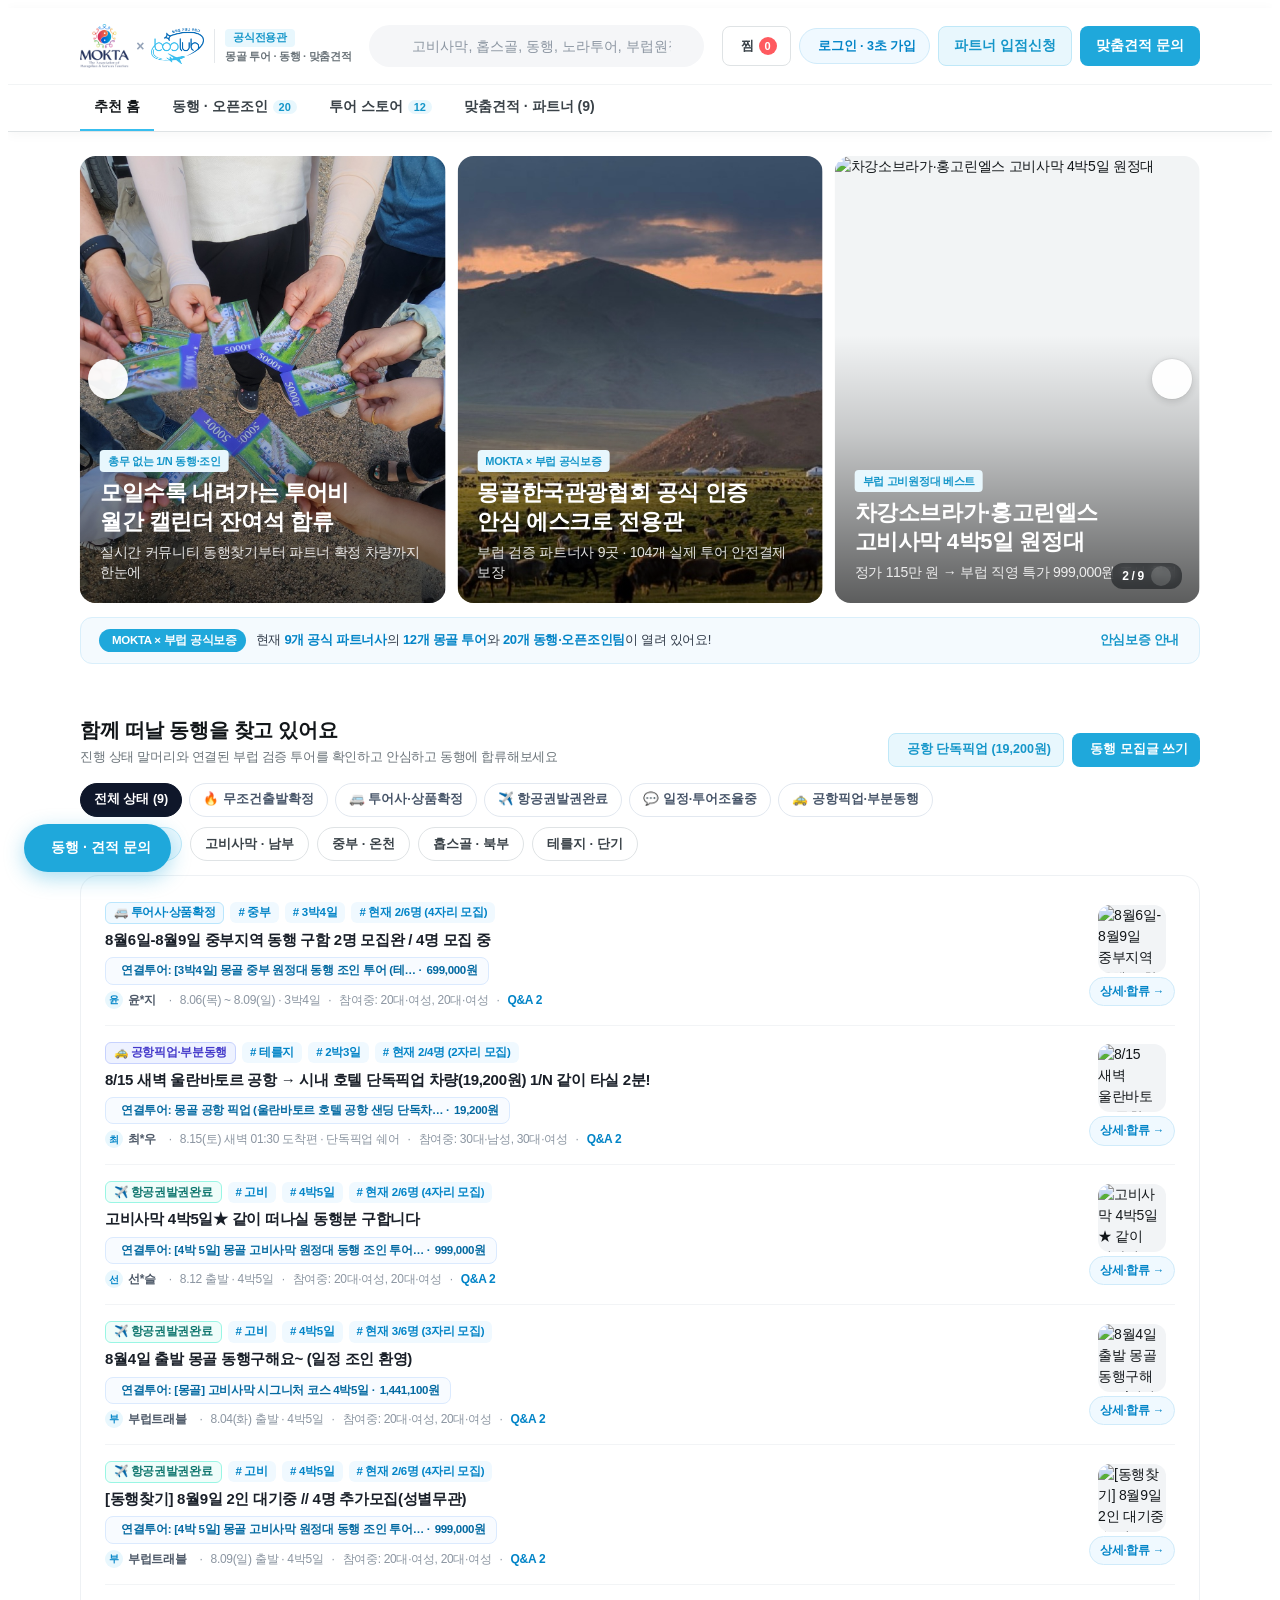
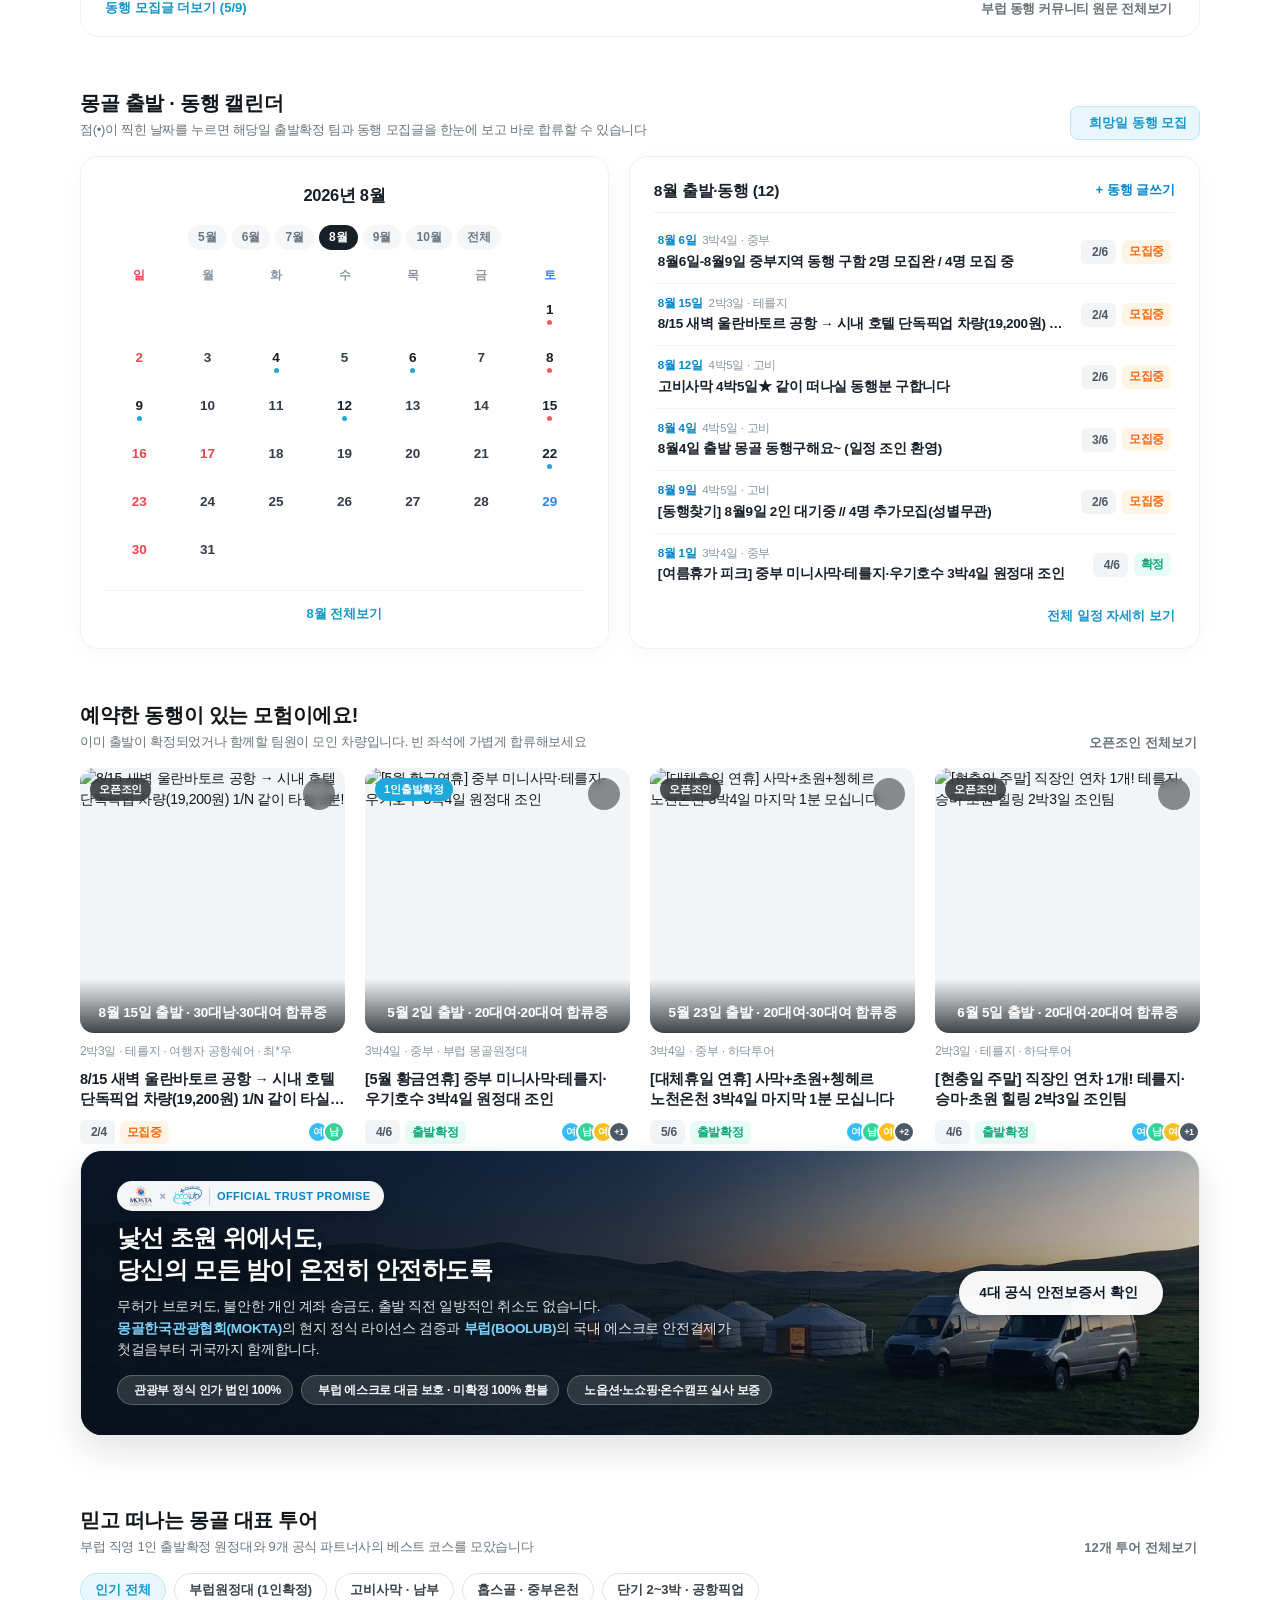
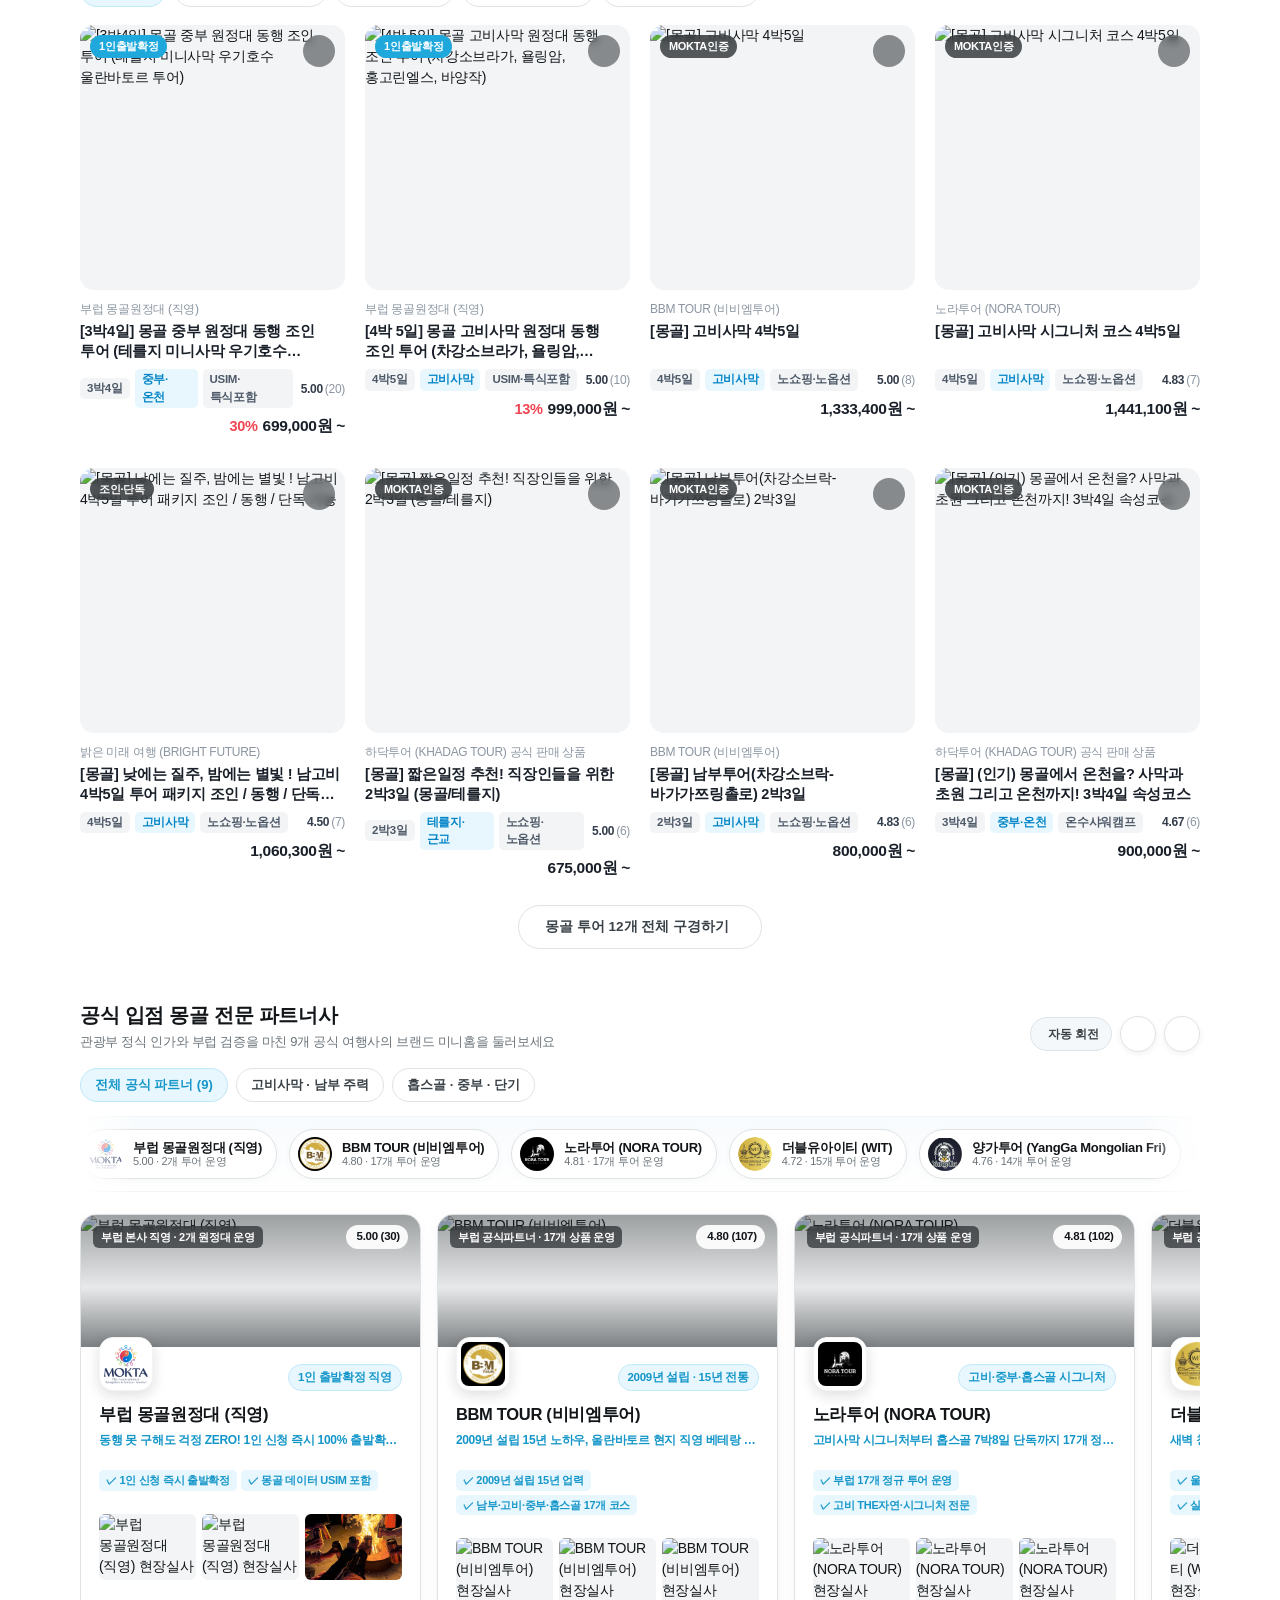
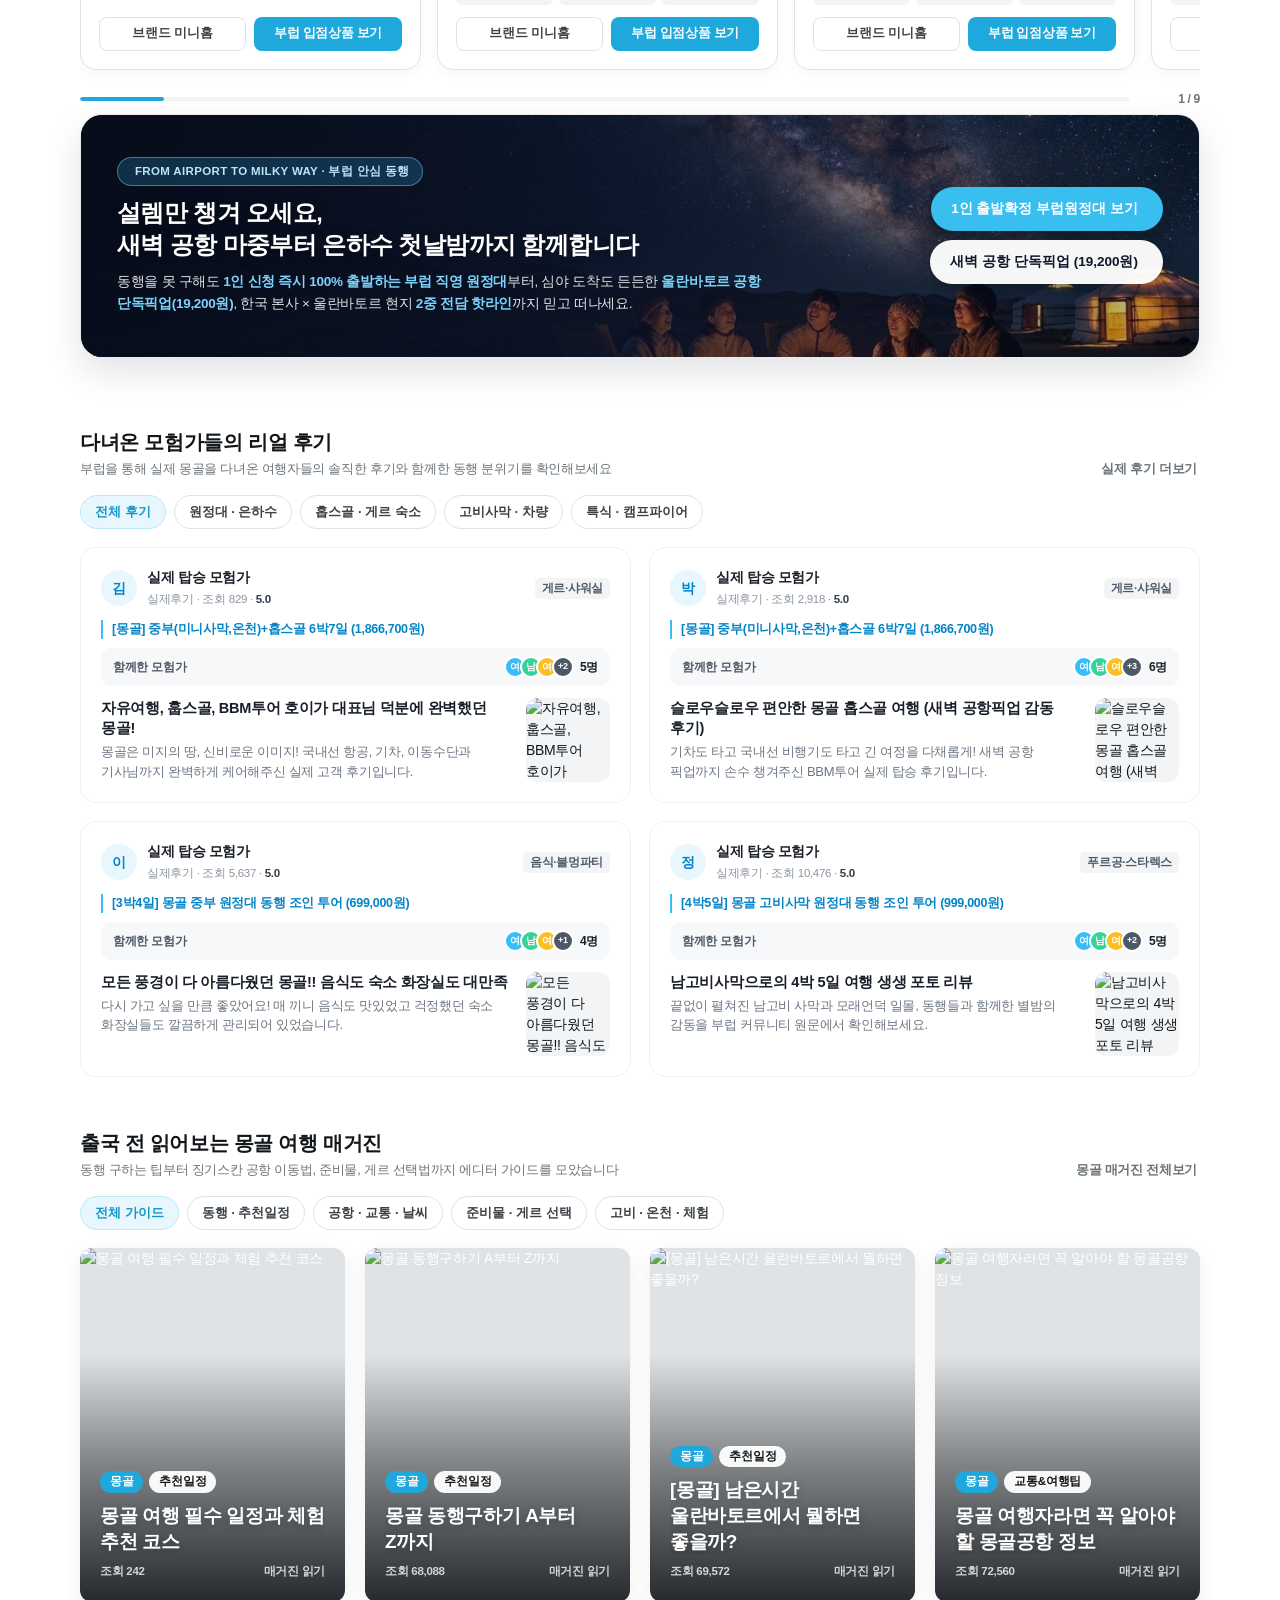
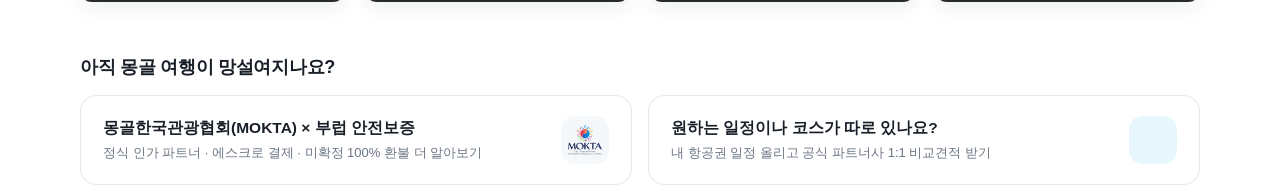
==== commit 1de8a90c: "fix(mokta-v18): hide Boolub mobile back_head_wrap and optimize mobile UI/UX & bottom-sheet modals" ====
--- a/live-cms-preview.html
+++ b/live-cms-preview.html
@@ -20,7 +20,7 @@
   <link href="https://www.boolub.com/customized/css/waug.css" rel="stylesheet" type="text/css" />
   <link rel="stylesheet" href="https://cdn.jsdelivr.net/npm/xeicon@2.3.3/xeicon.min.css" />
   <link rel="stylesheet" href="https://cdn.jsdelivr.net/gh/sun-typeface/SUIT@2/fonts/variable/woff2/SUIT-Variable.css" />
-  <link rel="stylesheet" href="./boolub-server-deploy/customized/mokta/mokta.css?v=bl_mokta_17" />
+  <link rel="stylesheet" href="./boolub-server-deploy/customized/mokta/mokta.css?v=bl_mokta_18" />
 </head>
 <body class="if_view is-live-cms" style="overflow-x:hidden;">
   <div class="wrap js_header_position post_hide_section" id="cert_info">
@@ -56,12 +56,12 @@
       <div class="header-actions">
         <!-- 관심 투어·동행 찜 보관함 -->
         <button type="button" class="bl-wish-header-btn" id="headerWishBtn" onclick="openWishlistModal()" title="찜한 투어·동행 비교하기">
-          <i class="xi-heart"></i> <span>찜</span> <span class="bl-wish-cnt-pill" id="headerWishCount">0</span>
+          <i class="xi-heart"></i> <span class="pc-only-txt">찜</span> <span class="bl-wish-cnt-pill" id="headerWishCount">0</span>
         </button>
 
         <!-- [미로그인 고객 전용] 이 페이지에서 이탈 없이 바로 가입·로그인 -->
         <button type="button" class="ts-header-auth-btn" id="guestLoginHeaderBtn" onclick="openAuthQuickModal()">
-          <i class="xi-user-o"></i> <span>로그인 · 3초 가입</span>
+          <i class="xi-user-o"></i> <span class="pc-only-txt">로그인 · 3초 가입</span><span class="mob-short-txt">로그인</span>
         </button>
 
         <!-- [로그인 회원(일반/파트너/마스터) 전용] 내 동행·조인·견적 관리함 -->
@@ -74,8 +74,8 @@
           파트너 입점신청
         </button>
 
-        <button type="button" class="bl-btn bl-btn-point" onclick="openModal('rfqWizardModal')">
-          맞춤견적 문의
+        <button type="button" class="bl-btn bl-btn-point ts-header-rfq-btn" onclick="openModal('rfqWizardModal')">
+          <span class="pc-only-txt">맞춤견적 문의</span><span class="mob-short-txt">견적문의</span>
         </button>
       </div>
     </div>
@@ -1095,7 +1095,7 @@
         <p style="font-size:13px; color:var(--bl-gray-500); margin-bottom:16px;">
           원하시는 여행 날짜와 조건을 남겨주시면 부럽 공식 파트너사 및 MOKTA 인증 여행사(최대 6곳)가 차량·숙소 사진과 함께 맞춤 견적을 제안해 드립니다.
         </p>
-        <div style="display:grid; grid-template-columns:1fr 1fr; gap:10px;">
+        <div class="ts-form-grid-2">
           <div class="bl-field">
             <label>희망 출발일 · 기간</label>
             <input type="text" class="bl-input" id="wDates" value="8월 15일 ~ 8월 19일 (4박 5일)" />
@@ -1110,7 +1110,7 @@
             </select>
           </div>
         </div>
-        <div style="display:grid; grid-template-columns:1fr 1fr; gap:10px;">
+        <div class="ts-form-grid-2">
           <div class="bl-field">
             <label>희망 여행 지역</label>
             <select class="bl-select" id="wCourse">
@@ -1163,7 +1163,7 @@
           </select>
         </div>
 
-        <div style="display:grid; grid-template-columns:1fr 1fr 1fr; gap:10px;">
+        <div class="ts-form-grid-3">
           <div class="bl-field">
             <label>희망 출발일 *</label>
             <input type="date" class="bl-input" id="cwStartDate" value="2026-08-15" />
@@ -1188,7 +1188,7 @@
           </div>
         </div>
 
-        <div style="display:grid; grid-template-columns:1fr 1fr 1fr; gap:10px;">
+        <div class="ts-form-grid-cw2">
           <div class="bl-field">
             <label>방장 본인 연령·성별</label>
             <div style="display:grid; grid-template-columns:1fr 1fr; gap:6px;">
@@ -1227,7 +1227,7 @@
           <select class="bl-select" id="cwLinkedPcode"></select>
         </div>
 
-        <div style="display:grid; grid-template-columns:1fr 1fr; gap:10px;">
+        <div class="ts-form-grid-2">
           <div class="bl-field">
             <label>찾는 동행 연령대</label>
             <select class="bl-select" id="cwAgePref">
@@ -1344,7 +1344,7 @@
           파트너사 전용 라운지는 <strong>승인된 입점 파트너 계정 및 마스터 관리자</strong> 로그인 시에만 활성화됩니다. 신규 입점을 희망하시는 몽골 여행사 및 MOKTA 회원사는 아래 신청서를 남겨주세요.
         </div>
 
-        <div style="display:grid; grid-template-columns:1fr 1fr; gap:10px;">
+        <div class="ts-form-grid-2">
           <div class="bl-field">
             <label>여행사명 (국문/영문) *</label>
             <input type="text" class="bl-input" id="paCompany" placeholder="예: MOKTA 정회원 여행사명 입력" />
@@ -1358,7 +1358,7 @@
           </div>
         </div>
 
-        <div style="display:grid; grid-template-columns:1fr 1fr; gap:10px;">
+        <div class="ts-form-grid-2">
           <div class="bl-field">
             <label>담당자 연락처 / 카카오톡 ID *</label>
             <input type="text" class="bl-input" id="paContact" placeholder="010-0000-0000 / 카톡ID" />
@@ -1494,7 +1494,7 @@
           </div>
         </div>
 
-        <div style="display:grid; grid-template-columns:1fr 1fr; gap:12px;">
+        <div class="ts-form-grid-2">
           <div style="padding:14px 16px; border-radius:12px; border:1px solid var(--bl-gray-200);">
             <strong style="font-size:14px; color:var(--bl-gray-900); display:block; margin-bottom:4px;">1. 관광부 &amp; MOKTA 정식 라이선스 검증</strong>
             <p style="font-size:12.5px; color:var(--bl-gray-500); line-height:1.55;">개인 SNS 무허가 알선이 아닌 정식 인가 법인·랜드사 9곳만 엄선 입점합니다.</p>
@@ -1618,6 +1618,6 @@
   <div class="bl-toast" id="toastEl"></div>
     </div>
   </div>
-  <script src="./boolub-server-deploy/customized/mokta/mokta.js?v=bl_mokta_17"></script>
+  <script src="./boolub-server-deploy/customized/mokta/mokta.js?v=bl_mokta_18"></script>
 </body>
 </html>
--- a/boolub-server-deploy/customized/mokta/mokta.css
+++ b/boolub-server-deploy/customized/mokta/mokta.css
@@ -1,11 +1,19 @@
 @charset "utf-8";
 /* =========================================================================
-   MOKTA 공식 전용관 본 사이트 탑재용 스코프 CSS (v=bl_mokta_17)
+   MOKTA 공식 전용관 본 사이트 탑재용 스코프 CSS (v=bl_mokta_18)
    - 본 페이지(data=mj, data=mokta)에서는 부럽 기본 상단 헤더(.sc_Header) 비노출 + MOKTA 전용 스티키 헤더 노출
    - 3-Tier CSS Specificity Guard + 30개 파트너사 도트 캘린더 + 신뢰 보증 섹션 + 미니홈 커스터마이저
    ========================================================================= */
+html body .back_head_wrap,
+html body .back_head,
+html body .c_page_tit,
 #cert_info > .sc_Header,
 body .wrap > .sc_Header {
+  display: none !important;
+}
+body:has(#bl-mokta-cms-wrap .bl-modal-dim.open) #ch-plugin,
+body:has(#bl-mokta-cms-wrap .bl-modal-dim.open) #ch-plugin-entry,
+body:has(#bl-mokta-cms-wrap .bl-modal-dim.open) #bottom_navigation {
   display: none !important;
 }
 html,
@@ -18,6 +26,11 @@
 #cert_info.wrap {
   padding-top: 0 !important;
   margin-top: 0 !important;
+}
+@media (max-width: 991px) {
+  body.is-live-cms #bl-mokta-cms-wrap {
+    padding-bottom: 76px;
+  }
 }
 :where(#bl-mokta-cms-wrap) {
   display: block;
@@ -2135,7 +2148,7 @@
 #bl-mokta-cms-wrap .bl-modal-dim {
   position: fixed;
   inset: 0;
-  z-index: 1200;
+  z-index: 2147483000;
   background: rgba(18, 22, 25, 0.56);
   backdrop-filter: blur(3px);
   display: none;
@@ -2265,7 +2278,7 @@
   left: 50%;
   bottom: 30px;
   transform: translateX(-50%);
-  z-index: 2000;
+  z-index: 2147483600;
   background: rgba(18, 22, 25, 0.92);
   color: #ffffff;
   padding: 12px 20px;
@@ -5629,6 +5642,99 @@
 
 
 
+#bl-mokta-cms-wrap .mob-short-txt {
+  display: none;
+}
+
+#bl-mokta-cms-wrap .pc-only-txt {
+  display: inline;
+}
+
+#bl-mokta-cms-wrap .ts-form-grid-2 {
+  display: grid;
+  grid-template-columns: repeat(2, minmax(0, 1fr));
+  gap: 10px;
+}
+
+#bl-mokta-cms-wrap .ts-form-grid-3 {
+  display: grid;
+  grid-template-columns: repeat(3, minmax(0, 1fr));
+  gap: 10px;
+}
+
+#bl-mokta-cms-wrap .ts-form-grid-cw2 {
+  display: grid;
+  grid-template-columns: repeat(3, minmax(0, 1fr));
+  gap: 10px;
+}
+
+#bl-mokta-cms-wrap .ts-prod-sheet-hero {
+  display: grid;
+  grid-template-columns: 0.95fr 1.05fr;
+  gap: 18px;
+  align-items: start;
+}
+
+#bl-mokta-cms-wrap .ts-prod-sheet-thumb {
+  border-radius: 14px;
+  overflow: hidden;
+  aspect-ratio: 4 / 3;
+  background: var(--bl-gray-100);
+  position: relative;
+}
+
+#bl-mokta-cms-wrap .ts-tier-table-scroll {
+  overflow-x: auto;
+  -webkit-overflow-scrolling: touch;
+}
+
+#bl-mokta-cms-wrap .ts-prod-cross-bar {
+  margin-top: 16px;
+  padding: 12px 14px;
+  border-radius: 12px;
+  background: var(--bl-gray-50);
+  border: 1px solid var(--bl-gray-200);
+  display: grid;
+  grid-template-columns: repeat(2, minmax(0, 1fr));
+  gap: 8px;
+}
+
+#bl-mokta-cms-wrap .ts-modal-foot-actions {
+  margin-top: 16px;
+  display: flex;
+  gap: 8px;
+  justify-content: flex-end;
+  flex-wrap: wrap;
+}
+
+#bl-mokta-cms-wrap .ts-join-top-2col {
+  display: grid;
+  grid-template-columns: repeat(2, minmax(0, 1fr));
+  gap: 10px;
+  margin-bottom: 14px;
+}
+
+#bl-mokta-cms-wrap .ts-apply-4col {
+  display: grid;
+  grid-template-columns: repeat(4, minmax(0, 1fr));
+  gap: 8px;
+  margin-top: 10px;
+}
+
+#bl-mokta-cms-wrap .ts-apply-2col {
+  display: grid;
+  grid-template-columns: 0.42fr 0.58fr;
+  gap: 8px;
+  margin-top: 8px;
+}
+
+#bl-mokta-cms-wrap .ts-clean-cal-card,
+#bl-mokta-cms-wrap .ts-cal-list-card {
+  min-width: 0;
+}
+
+
+
 @media (max-width: 1024px) {
 
   #bl-mokta-cms-wrap .bl-explore-grid,
@@ -5644,7 +5750,7 @@
 
   #bl-mokta-cms-wrap .ts-clean-cal-layout,
 #bl-mokta-cms-wrap .ts-review-grid,
-#bl-mokta-cms-wrap .partner-grid-2col { grid-template-columns: 1fr; }
+#bl-mokta-cms-wrap .partner-grid-2col { grid-template-columns: minmax(0, 1fr); }
 
   #bl-mokta-cms-wrap .bl-hero-slide { flex: 0 0 50%; max-width: 50%; }
 
@@ -5658,67 +5764,366 @@
 
   #bl-mokta-cms-wrap .ts-cine-cta-col { align-items: flex-start; flex-direction: row; flex-wrap: wrap; }
 
+  body.is-live-cms #bl-mokta-cms-wrap .bl-fab-write { bottom: 84px; }
+
 
 }
 
 
 @media (max-width: 640px) {
 
-  #bl-mokta-cms-wrap .bl-mokta-header .bl-mokta-header-top { height: auto; padding: 10px 0; flex-wrap: wrap; }
-
-  #bl-mokta-cms-wrap .bl-mokta-logo-img { height: 34px; }
-
-  #bl-mokta-cms-wrap .bl-boolub-logo-img { height: 28px; }
+  #bl-mokta-cms-wrap .pc-only-txt { display: none !important; }
+
+  #bl-mokta-cms-wrap .mob-short-txt { display: inline !important; }
+
+  #bl-mokta-cms-wrap .bl-container { padding-left: 14px; padding-right: 14px; }
+
+
+  
+  #bl-mokta-cms-wrap .bl-mokta-header .bl-mokta-header-top {
+    height: auto;
+    padding: 8px 0 8px;
+    display: flex;
+    flex-wrap: wrap;
+    align-items: center;
+    justify-content: space-between;
+    gap: 7px 6px;
+  }
+
+  #bl-mokta-cms-wrap .bl-dual-logo-lockup { gap: 4px; }
+
+  #bl-mokta-cms-wrap .bl-mokta-logo-img { height: 27px; }
+
+  #bl-mokta-cms-wrap .bl-dual-logo-x { font-size: 11px; }
+
+  #bl-mokta-cms-wrap .bl-boolub-logo-img { height: 22px; }
 
   #bl-mokta-cms-wrap .bl-mokta-logo-meta { display: none; }
 
+
+  #bl-mokta-cms-wrap .header-actions { gap: 5px; margin-left: auto; }
+
+  #bl-mokta-cms-wrap .bl-wish-header-btn,
+#bl-mokta-cms-wrap .ts-header-auth-btn,
+#bl-mokta-cms-wrap .ts-header-my-btn {
+    height: 32px;
+    padding: 0 9px;
+    font-size: 12px;
+    gap: 4px;
+    border-radius: 999px;
+  }
+
+  #bl-mokta-cms-wrap .ts-header-rfq-btn {
+    height: 32px;
+    padding: 0 10px;
+    font-size: 12px;
+    border-radius: 999px;
+  }
+
+  #bl-mokta-cms-wrap #partnerApplyHeaderBtn { display: none !important; }
+
+
   #bl-mokta-cms-wrap .bl-search-box { order: 3; max-width: 100%; flex: 0 0 100%; }
 
+  #bl-mokta-cms-wrap .bl-search-box i.xi-search { left: 13px; font-size: 15px; }
+
+  #bl-mokta-cms-wrap .bl-search-input { height: 37px; padding: 0 14px 0 36px; font-size: 13px; }
+
+
+  #bl-mokta-cms-wrap .bl-sub-gnb-list { gap: 6px; }
+
+  #bl-mokta-cms-wrap .bl-sub-gnb-left { gap: 2px; justify-content: space-between; min-width: 100%; }
+
+  body.partner-mode #bl-mokta-cms-wrap .bl-sub-gnb-left { min-width: max-content; gap: 6px; }
+
+  #bl-mokta-cms-wrap .bl-gnb-item { height: 40px; padding: 0 4px; font-size: 12.6px; gap: 3px; }
+
+  #bl-mokta-cms-wrap .bl-gnb-item .gnb-dot { font-size: 10px; padding: 1px 5px; }
+
+
+  
+  #bl-mokta-cms-wrap .bl-hero-section { padding: 10px 0 6px; }
+
   #bl-mokta-cms-wrap .bl-hero-viewport { margin: 0; }
 
   #bl-mokta-cms-wrap .bl-hero-slide { flex: 0 0 100%; max-width: 100%; padding: 0; }
 
-  #bl-mokta-cms-wrap .bl-hero-card { aspect-ratio: 4 / 5; }
-
+  #bl-mokta-cms-wrap .bl-hero-card { aspect-ratio: 16 / 11; max-height: 265px; border-radius: 16px; }
+
+  #bl-mokta-cms-wrap .bl-hero-txt { padding: 16px; }
+
+  #bl-mokta-cms-wrap .bl-hero-eyebrow { font-size: 10.5px; padding: 3px 8px; }
+
+  #bl-mokta-cms-wrap .bl-hero-title { font-size: 18.5px; line-height: 1.32; }
+
+  #bl-mokta-cms-wrap .bl-hero-sub { font-size: 12px; margin-top: 4px; }
+
+  #bl-mokta-cms-wrap .bl-hero-ctrl-bar { top: 12px; right: 12px; bottom: auto !important; padding: 4px 10px; font-size: 11.5px; }
+
+  #bl-mokta-cms-wrap .bl-slider-arrow { width: 32px; height: 32px; font-size: 15px; }
+
+  #bl-mokta-cms-wrap .ts-live-proof-bar { margin-top: 10px; padding: 9px 12px; border-radius: 12px; }
+
+  #bl-mokta-cms-wrap .ts-proof-left { flex-direction: column; align-items: flex-start; gap: 4px; }
+
+  #bl-mokta-cms-wrap .ts-proof-text { font-size: 12px; line-height: 1.45; }
+
+  #bl-mokta-cms-wrap .ts-proof-more { display: none; }
+
+
+  
+  #bl-mokta-cms-wrap .bl-section { padding: 20px 0; }
+
+  #bl-mokta-cms-wrap .bl-sec-head { flex-direction: column; align-items: flex-start; gap: 8px; margin-bottom: 12px; }
+
+  #bl-mokta-cms-wrap .bl-sec-head h3 { font-size: 18.5px; }
+
+  #bl-mokta-cms-wrap .bl-sec-head p { font-size: 12.5px; }
+
+  #bl-mokta-cms-wrap .ts-prefix-filter-row,
+#bl-mokta-cms-wrap .bl-chip-row {
+    flex-wrap: nowrap;
+    overflow-x: auto;
+    -webkit-overflow-scrolling: touch;
+    scrollbar-width: none;
+    padding-bottom: 2px;
+    margin-right: -14px;
+    padding-right: 14px;
+  }
+
+  #bl-mokta-cms-wrap .ts-prefix-filter-row::-webkit-scrollbar,
+#bl-mokta-cms-wrap .bl-chip-row::-webkit-scrollbar { display: none; }
+
+  #bl-mokta-cms-wrap .ts-prefix-pill,
+#bl-mokta-cms-wrap .bl-chip {
+    flex-shrink: 0;
+    height: 32px;
+    padding: 0 11px;
+    font-size: 12px;
+  }
+
+
+  
+  #bl-mokta-cms-wrap .ts-companion-feed-wrap,
+#bl-mokta-cms-wrap .ts-companion-feed-wrap.is-standalone { padding: 12px 14px; border-radius: 14px; }
+
+  #bl-mokta-cms-wrap .ts-comp-row { align-items: flex-start; gap: 10px; padding: 13px 0; }
+
+  #bl-mokta-cms-wrap .ts-comp-left { min-width: 0; flex: 1; }
+
+  #bl-mokta-cms-wrap .ts-comp-title { font-size: 14.5px; line-height: 1.38; }
+
+  #bl-mokta-cms-wrap .ts-comp-linked-pill {
+    display: block;
+    white-space: nowrap;
+    overflow: hidden;
+    text-overflow: ellipsis;
+    max-width: 100%;
+    font-size: 11px;
+    padding: 4px 8px;
+  }
+
+  #bl-mokta-cms-wrap .ts-comp-meta { flex-wrap: wrap; gap: 3px 6px; font-size: 11.5px; }
+
+  #bl-mokta-cms-wrap .ts-comp-thumb { width: 62px; height: 62px; border-radius: 10px; }
+
+
+  
+  #bl-mokta-cms-wrap .ts-clean-cal-card,
+#bl-mokta-cms-wrap .ts-cal-list-card {
+    padding: 14px 12px;
+    border-radius: 15px;
+    min-width: 0;
+    width: 100%;
+    overflow: hidden;
+  }
+
+  #bl-mokta-cms-wrap .ts-cal-month-tabs {
+    justify-content: flex-start;
+    flex-wrap: nowrap;
+    overflow-x: auto;
+    -webkit-overflow-scrolling: touch;
+    scrollbar-width: none;
+    padding-bottom: 2px;
+  }
+
+  #bl-mokta-cms-wrap .ts-cal-month-tabs::-webkit-scrollbar { display: none; }
+
+  #bl-mokta-cms-wrap .ts-mpill { flex-shrink: 0; padding: 4px 9px; font-size: 11.5px; }
+
+  #bl-mokta-cms-wrap .ts-cal-weekdays,
+#bl-mokta-cms-wrap .ts-cal-days-grid {
+    grid-template-columns: repeat(7, minmax(0, 1fr)) !important;
+    width: 100%;
+  }
+
+  #bl-mokta-cms-wrap .ts-cday {
+    min-width: 0 !important;
+    width: 100% !important;
+    height: 40px;
+    padding: 0 !important;
+  }
+
+  #bl-mokta-cms-wrap .ts-cday-num { font-size: 12.5px; }
+
+  #bl-mokta-cms-wrap .ts-cal-side-row { gap: 8px; }
+
+
+  
   #bl-mokta-cms-wrap .ts-opengroup-grid,
-#bl-mokta-cms-wrap .ts-store-grid { grid-template-columns: repeat(2, minmax(0, 1fr)); gap: 12px; }
-
+#bl-mokta-cms-wrap .ts-store-grid { grid-template-columns: repeat(2, minmax(0, 1fr)); gap: 10px; }
+
+  #bl-mokta-cms-wrap .ts-og-date-scrim {
+    font-size: 11px;
+    padding: 6px 8px;
+    white-space: nowrap;
+    overflow: hidden;
+    text-overflow: ellipsis;
+  }
+
+  #bl-mokta-cms-wrap .ts-og-title,
+#bl-mokta-cms-wrap .ts-store-title { font-size: 13.5px; min-height: 36px; }
+
+  #bl-mokta-cms-wrap .ts-store-tags-row {
+    flex-direction: column;
+    align-items: flex-start;
+    gap: 4px;
+    margin-top: 6px;
+  }
+
+  #bl-mokta-cms-wrap .ts-store-pills { max-width: 100%; overflow: hidden; gap: 4px; }
+
+  #bl-mokta-cms-wrap .ts-store-pills > span { white-space: nowrap; font-size: 10.5px; padding: 2px 6px; }
+
+  #bl-mokta-cms-wrap .ts-store-pills > span:nth-child(n+3) { display: none; }
+
+  #bl-mokta-cms-wrap .ts-store-star { font-size: 11.5px; }
+
+  #bl-mokta-cms-wrap .ts-store-price-row { justify-content: flex-start; margin-top: 4px; }
+
+  #bl-mokta-cms-wrap .ts-store-price { font-size: 14.5px; }
+
+  #bl-mokta-cms-wrap .ts-store-disc { font-size: 13.5px; }
+
+
+  
   #bl-mokta-cms-wrap .bl-mokta-mag-grid,
 #bl-mokta-cms-wrap .bl-rfq-grid,
 #bl-mokta-cms-wrap .ts-helper-2col,
 #bl-mokta-cms-wrap .bl-mh-spec-grid,
 #bl-mokta-cms-wrap .partner-kpi-strip,
-#bl-mokta-cms-wrap .ts-apply-grid,
+#bl-mokta-cms-wrap .ts-apply-grid {
+    grid-template-columns: minmax(0, 1fr);
+  }
+
+  #bl-mokta-cms-wrap .bl-top-notice-inner .bl-notice-right { display: none; }
+
+  #bl-mokta-cms-wrap .bl-partner-card { flex: 0 0 86%; min-width: 264px; }
+
+  #bl-mokta-cms-wrap .ts-collection-banner { height: 175px; }
+
+  #bl-mokta-cms-wrap .ts-collection-scrim { padding: 18px; }
+
+  #bl-mokta-cms-wrap .ts-collection-scrim h2 { font-size: 20px; }
+
+
+  #bl-mokta-cms-wrap .ts-cine-banner { min-height: 0; border-radius: 16px; }
+
+  #bl-mokta-cms-wrap .ts-cine-scrim {
+    padding: 18px 16px;
+    gap: 14px;
+    background: linear-gradient(180deg, rgba(8, 17, 30, 0.86) 0%, rgba(8, 17, 30, 0.94) 100%);
+  }
+
+  #bl-mokta-cms-wrap .ts-cine-brand-pill { padding: 4px 10px; gap: 5px; flex-wrap: wrap; }
+
+  #bl-mokta-cms-wrap .ts-cine-brand-pill img { height: 17px; }
+
+  #bl-mokta-cms-wrap .ts-cine-brand-pill em { font-size: 10px; }
+
+  #bl-mokta-cms-wrap .ts-cine-title { font-size: 18px; line-height: 1.36; }
+
+  #bl-mokta-cms-wrap .ts-cine-sub { font-size: 12.2px; line-height: 1.55; }
+
+  #bl-mokta-cms-wrap .ts-cine-seals { gap: 6px; margin-top: 10px; }
+
+  #bl-mokta-cms-wrap .ts-cine-seals span { font-size: 11px; padding: 4px 9px; }
+
+  #bl-mokta-cms-wrap .ts-cine-cta-col { width: 100%; flex-direction: column; align-items: stretch; }
+
+  #bl-mokta-cms-wrap .ts-cine-btn { width: 100%; justify-content: center; height: 40px; font-size: 13px; }
+
+
+  
+  #bl-mokta-cms-wrap .bl-modal-dim { padding: 0; align-items: flex-end; }
+
+  #bl-mokta-cms-wrap .bl-modal,
+#bl-mokta-cms-wrap .bl-modal.sm {
+    width: 100% !important;
+    max-width: 100% !important;
+    max-height: 90vh;
+    max-height: 90dvh;
+    border-radius: 20px 20px 0 0;
+    margin: 0;
+  }
+
+  #bl-mokta-cms-wrap .bl-modal-head { padding: 14px 16px; }
+
+  #bl-mokta-cms-wrap .bl-modal-head h4 { font-size: 15.5px; line-height: 1.35; }
+
+  #bl-mokta-cms-wrap .bl-modal-body { padding: 14px 16px 28px; }
+
+
+  #bl-mokta-cms-wrap .ts-form-grid-2,
+#bl-mokta-cms-wrap .ts-prod-sheet-hero,
+#bl-mokta-cms-wrap .ts-prod-cross-bar,
+#bl-mokta-cms-wrap .ts-join-top-2col,
+#bl-mokta-cms-wrap .ts-apply-2col,
+#bl-mokta-cms-wrap .ts-inc-exc-grid {
+    grid-template-columns: minmax(0, 1fr);
+    gap: 10px;
+  }
+
+  #bl-mokta-cms-wrap .ts-form-grid-3 { grid-template-columns: repeat(2, minmax(0, 1fr)); }
+
+  #bl-mokta-cms-wrap .ts-form-grid-3 > :first-child { grid-column: 1 / -1; }
+
+  #bl-mokta-cms-wrap .ts-form-grid-cw2 { grid-template-columns: repeat(2, minmax(0, 1fr)); }
+
+  #bl-mokta-cms-wrap .ts-form-grid-cw2 > :first-child { grid-column: 1 / -1; }
+
+
+  #bl-mokta-cms-wrap .ts-prod-sheet-thumb { aspect-ratio: 16 / 10; }
+
+  #bl-mokta-cms-wrap .ts-prod-mode-btn { font-size: 12px; padding: 9px 6px; line-height: 1.3; }
+
+  #bl-mokta-cms-wrap .ts-tier-price-table th,
+#bl-mokta-cms-wrap .ts-tier-price-table td { padding: 7px 5px; font-size: 11.5px; white-space: nowrap; }
+
+  #bl-mokta-cms-wrap .ts-spec6-grid,
 #bl-mokta-cms-wrap .ts-roster-grid,
-#bl-mokta-cms-wrap .ts-spec6-grid,
-#bl-mokta-cms-wrap .ts-inc-exc-grid,
-#bl-mokta-cms-wrap .ts-mokta-4seals { grid-template-columns: 1fr; }
-
-  #bl-mokta-cms-wrap .bl-top-notice-inner .bl-notice-right { display: none; }
-
-  #bl-mokta-cms-wrap .bl-partner-card { flex: 0 0 86%; min-width: 268px; }
-
-  #bl-mokta-cms-wrap .ts-clean-cal-card,
-#bl-mokta-cms-wrap .ts-cal-list-card,
-#bl-mokta-cms-wrap .ts-companion-feed-wrap,
-#bl-mokta-cms-wrap .ts-companion-feed-wrap.is-standalone { padding: 14px 16px; }
-
-  #bl-mokta-cms-wrap .ts-collection-banner { height: 180px; }
-
-  #bl-mokta-cms-wrap .ts-collection-scrim { padding: 20px; }
-
-  #bl-mokta-cms-wrap .ts-collection-scrim h2 { font-size: 21px; }
-
-  #bl-mokta-cms-wrap .ts-cine-scrim { padding: 20px; background: linear-gradient(180deg, rgba(8, 17, 30, 0.86) 0%, rgba(8, 17, 30, 0.92) 100%); }
-
-  #bl-mokta-cms-wrap .ts-cine-title { font-size: 19px; }
-
-  #bl-mokta-cms-wrap .ts-cine-sub { font-size: 12.5px; }
-
-  #bl-mokta-cms-wrap .bl-fab-write { left: 16px; right: auto; bottom: 20px; height: 42px; padding: 0 15px; font-size: 13px; }
-
-  #bl-mokta-cms-wrap #partnerApplyHeaderBtn { display: none !important; }
-
-
-}
-
+#bl-mokta-cms-wrap .ts-apply-4col,
+#bl-mokta-cms-wrap .ts-mokta-4seals {
+    grid-template-columns: repeat(2, minmax(0, 1fr));
+    gap: 7px;
+  }
+
+  #bl-mokta-cms-wrap .ts-linked-tour-card { flex-direction: column; align-items: stretch; gap: 8px; padding: 11px 12px; }
+
+  #bl-mokta-cms-wrap .ts-soft-blur-inner.is-blurred { max-height: 340px; min-height: 300px; }
+
+  #bl-mokta-cms-wrap .ts-soft-blur-overlay { padding: 16px 14px; }
+
+  #bl-mokta-cms-wrap .ts-modal-foot-actions { display: grid; grid-template-columns: repeat(2, minmax(0, 1fr)); gap: 7px; }
+
+  #bl-mokta-cms-wrap .ts-modal-foot-actions > :last-child { grid-column: 1 / -1; }
+
+
+  
+  #bl-mokta-cms-wrap .bl-fab-write { left: 14px; right: auto; bottom: 20px; height: 40px; padding: 0 14px; font-size: 12.5px; }
+
+  body.is-live-cms #bl-mokta-cms-wrap .bl-fab-write { bottom: 84px !important; }
+
+
+}
+
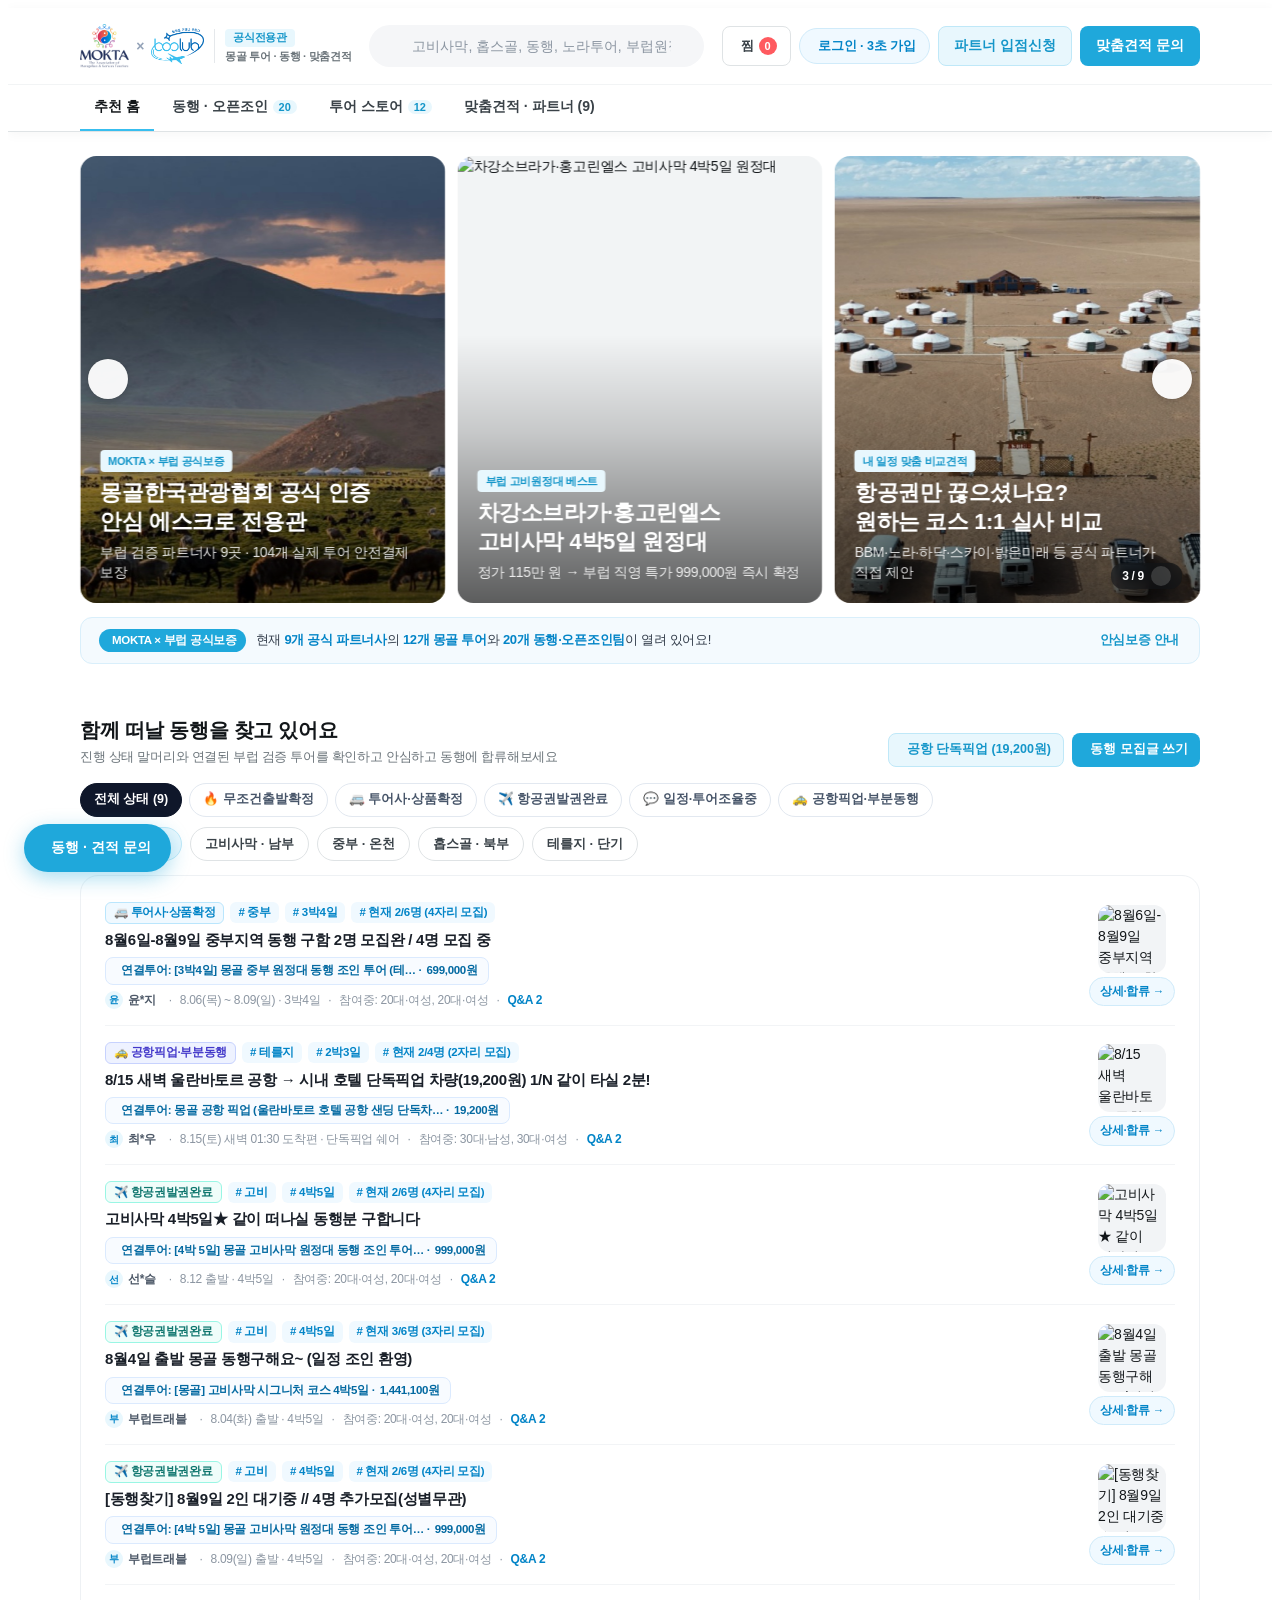
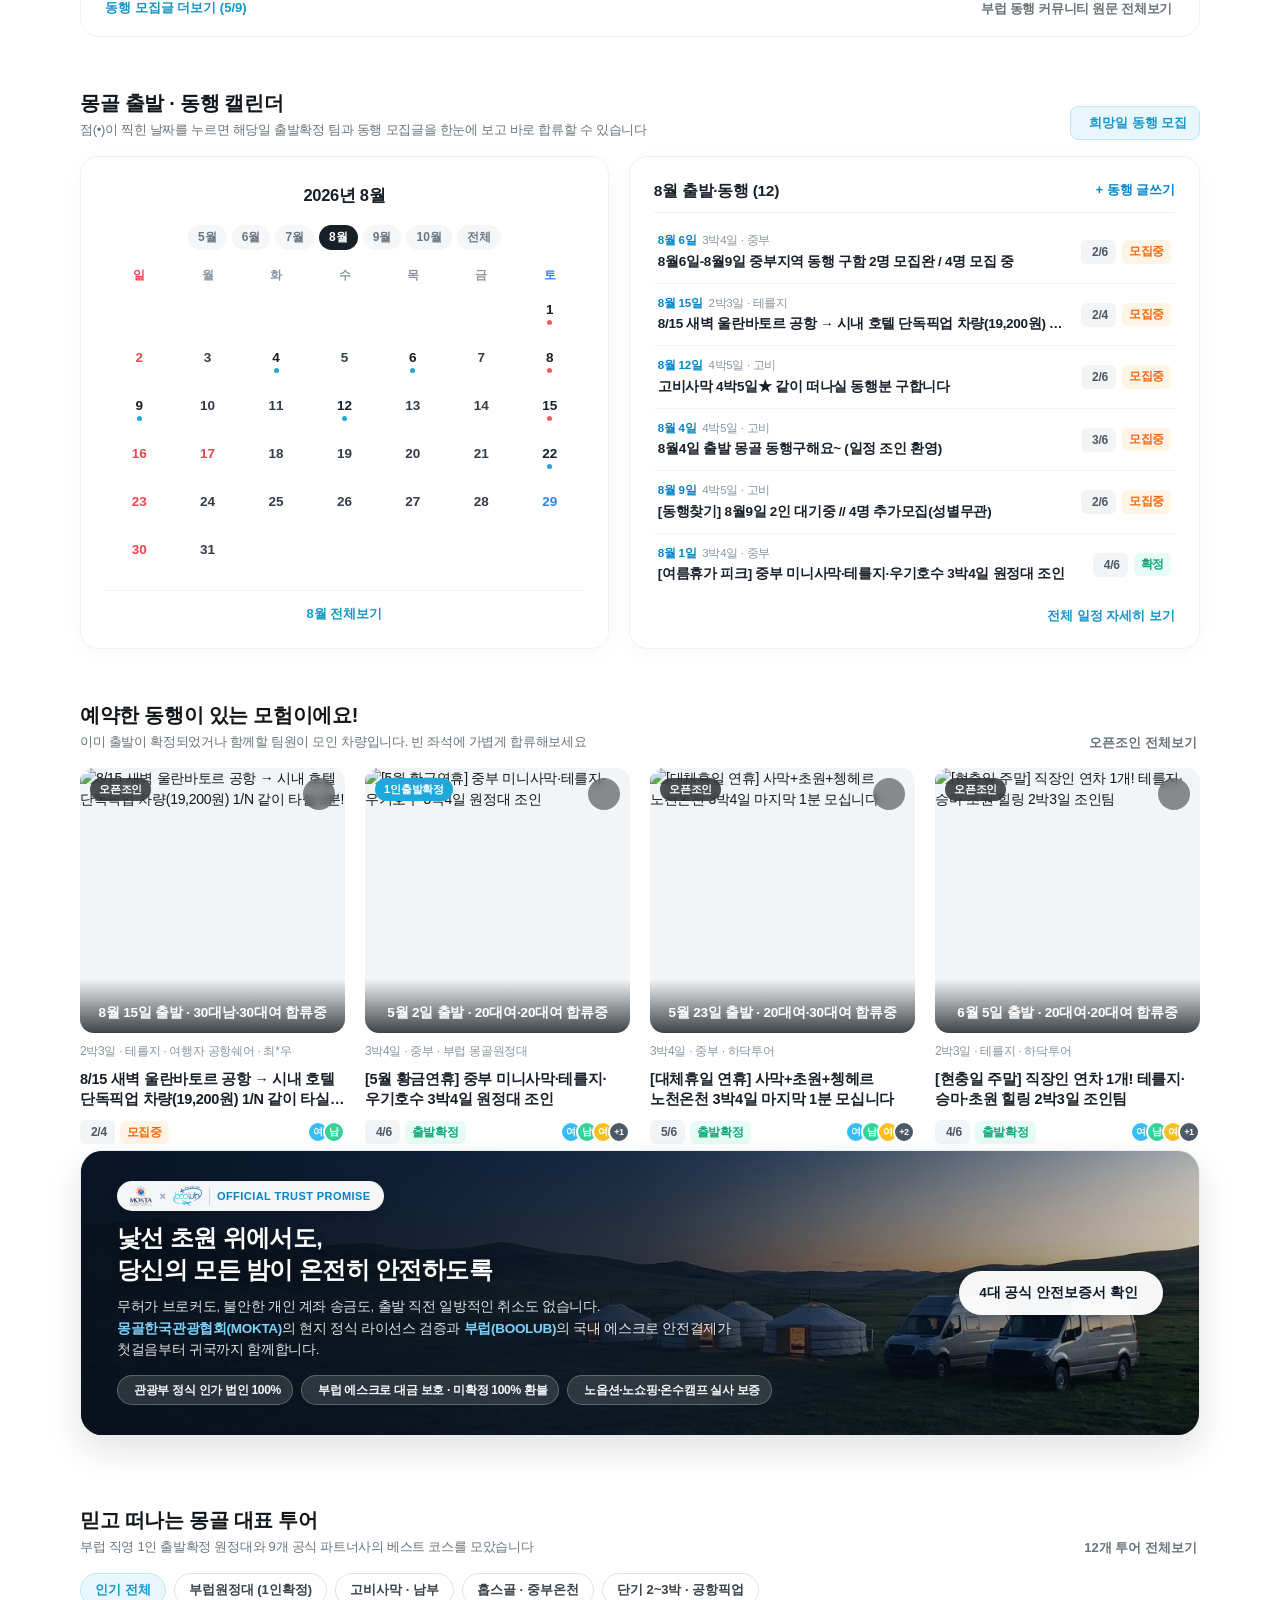
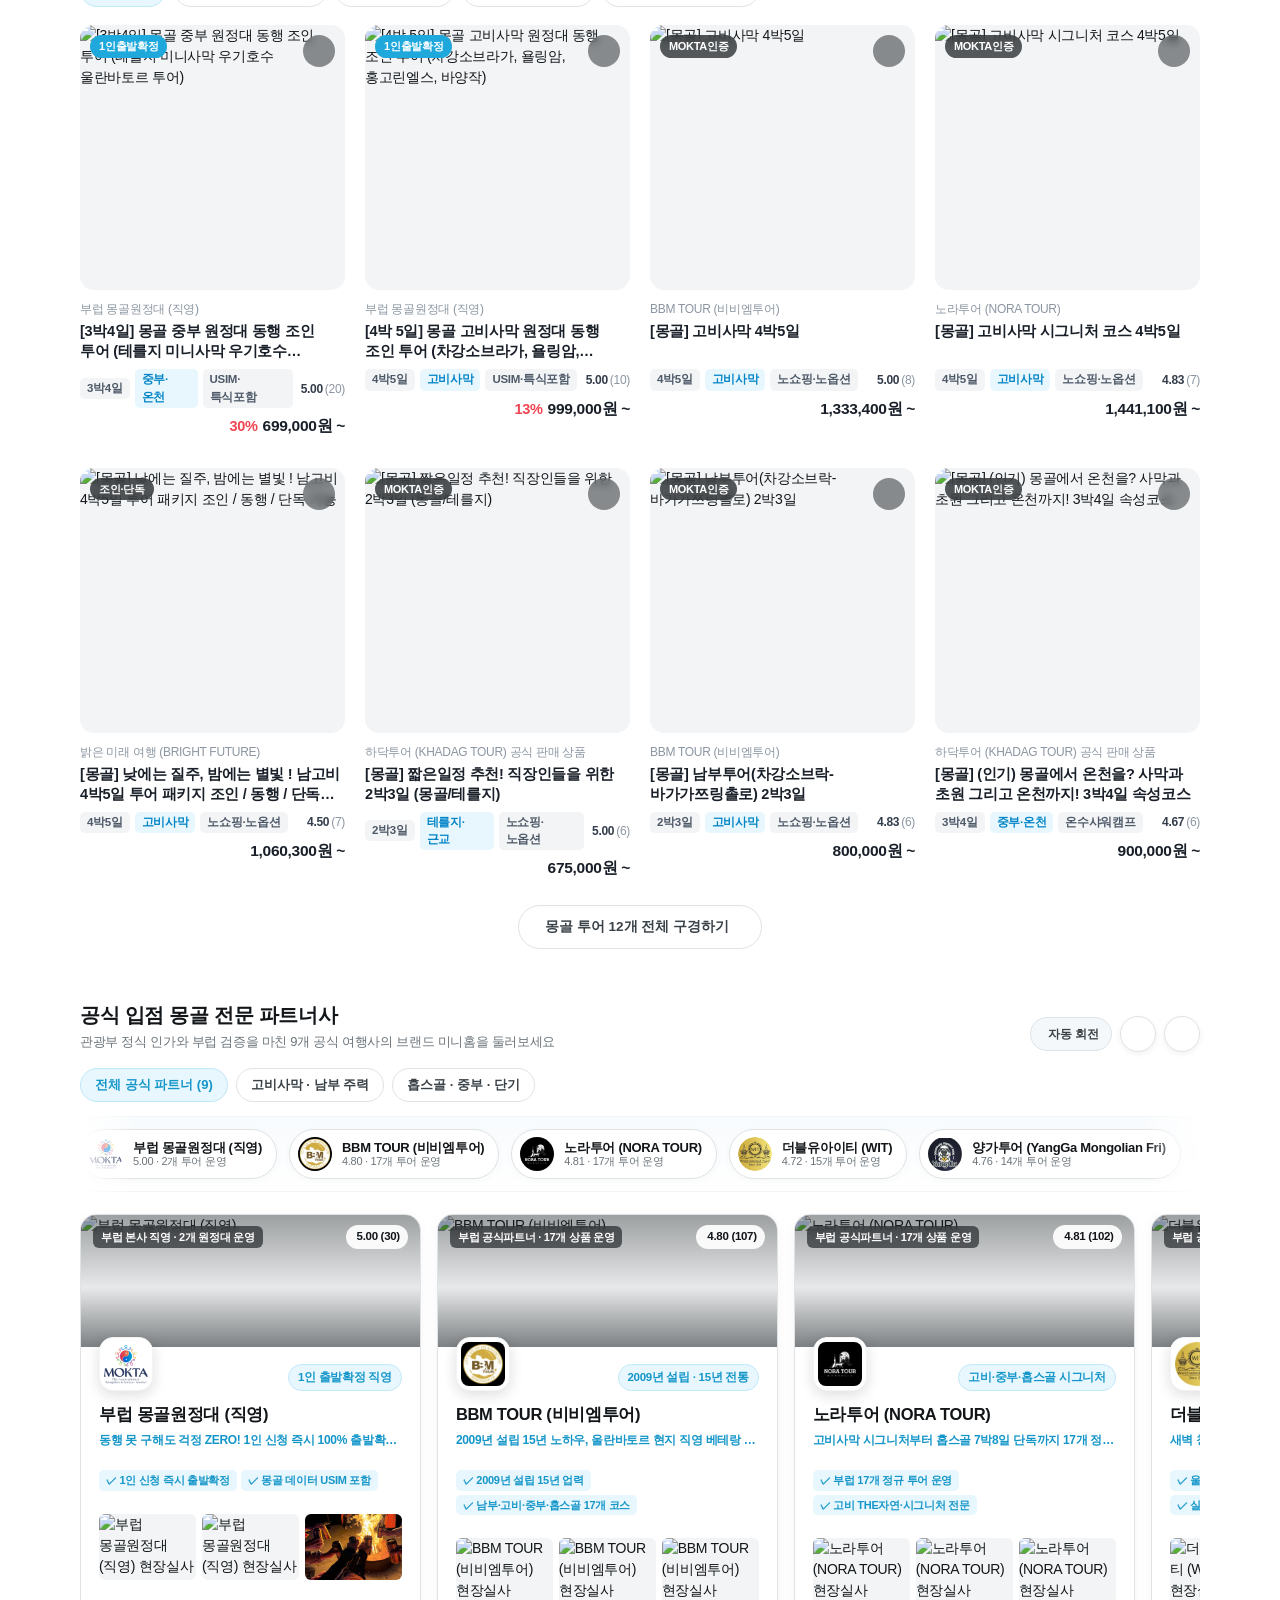
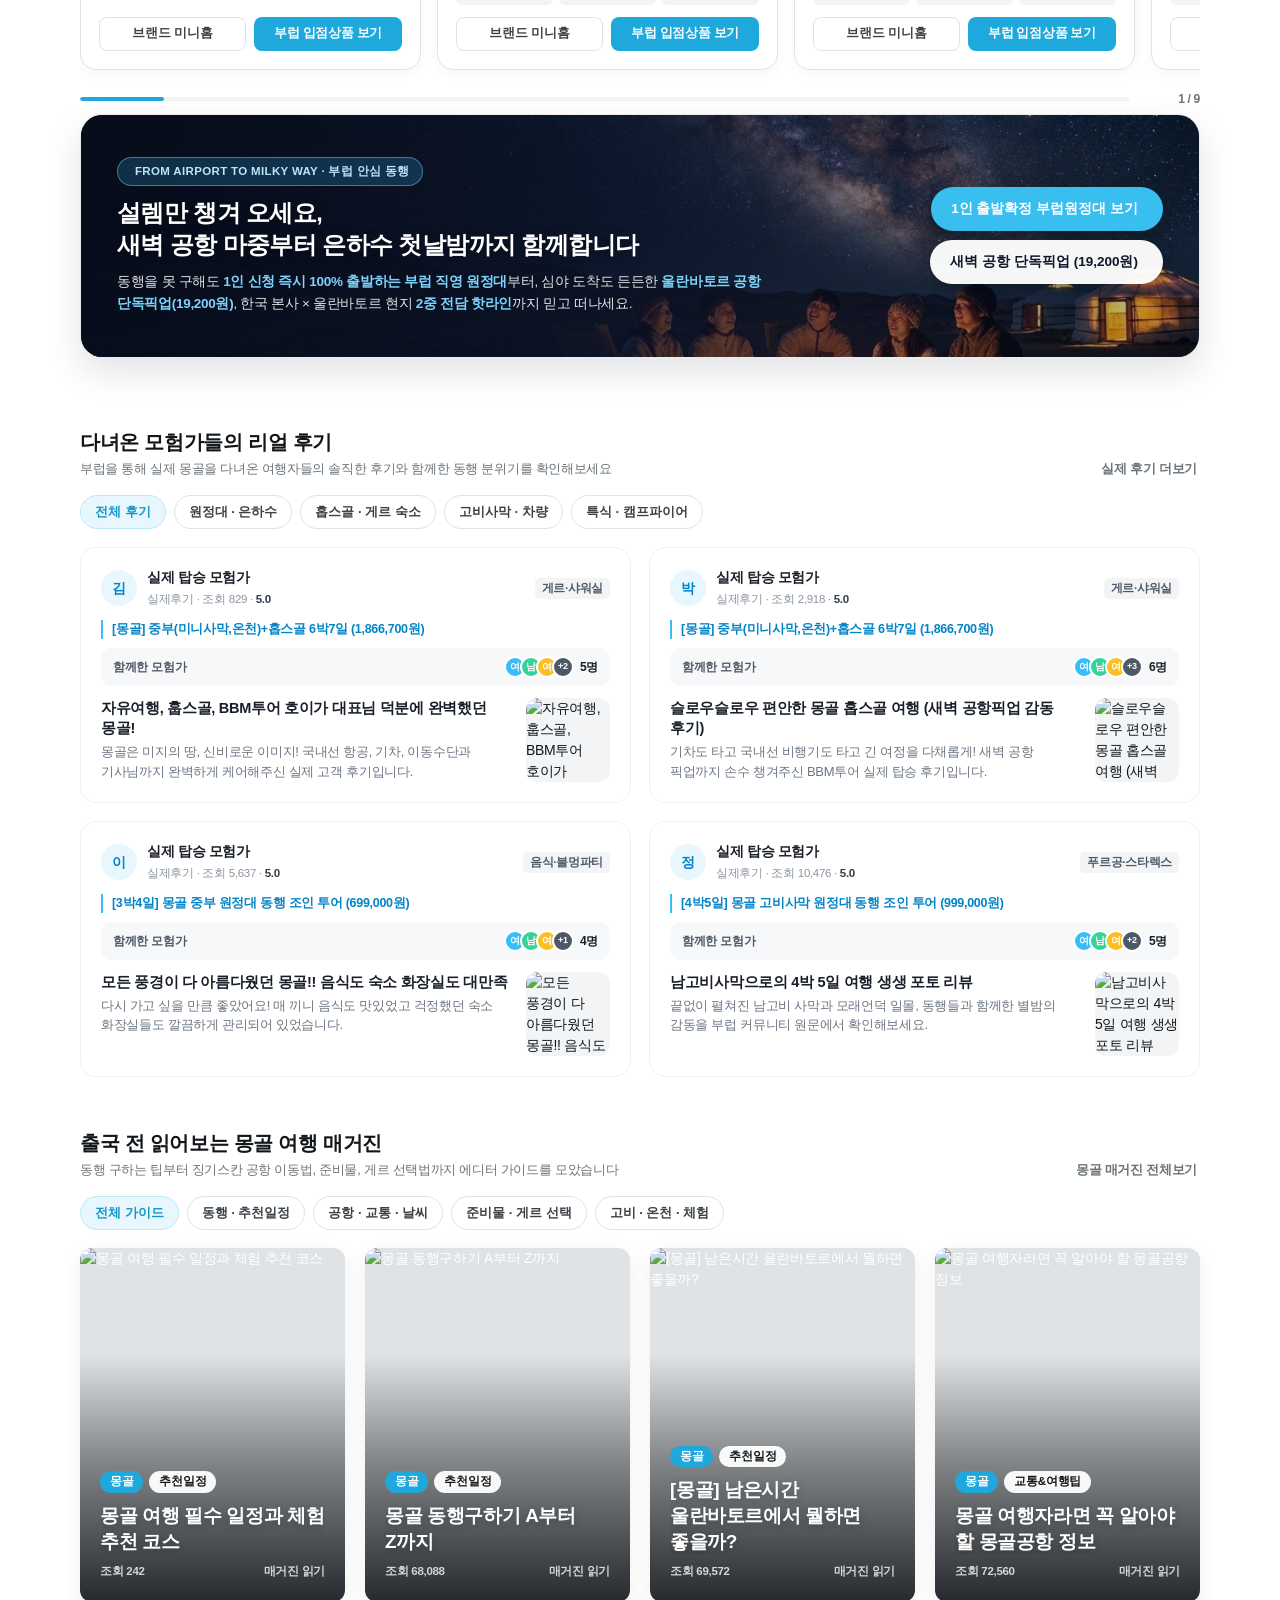
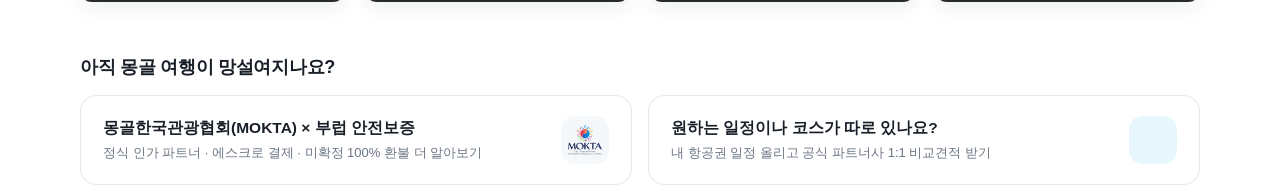
==== commit 13938f95: "polish(mokta-v19): fit all 4 mobile sub-GNB tabs cleanly and single-line companion tour select" ====
--- a/live-cms-preview.html
+++ b/live-cms-preview.html
@@ -20,7 +20,7 @@
   <link href="https://www.boolub.com/customized/css/waug.css" rel="stylesheet" type="text/css" />
   <link rel="stylesheet" href="https://cdn.jsdelivr.net/npm/xeicon@2.3.3/xeicon.min.css" />
   <link rel="stylesheet" href="https://cdn.jsdelivr.net/gh/sun-typeface/SUIT@2/fonts/variable/woff2/SUIT-Variable.css" />
-  <link rel="stylesheet" href="./boolub-server-deploy/customized/mokta/mokta.css?v=bl_mokta_18" />
+  <link rel="stylesheet" href="./boolub-server-deploy/customized/mokta/mokta.css?v=bl_mokta_19" />
 </head>
 <body class="if_view is-live-cms" style="overflow-x:hidden;">
   <div class="wrap js_header_position post_hide_section" id="cert_info">
@@ -88,13 +88,13 @@
             <span>추천 홈</span>
           </button>
           <button type="button" class="bl-gnb-item" data-cmode="join" onclick="switchCustomerMode('join', this)">
-            <span>동행 · 오픈조인</span> <span class="gnb-dot" id="tabJoinCount">23</span>
+            <span class="pc-only-txt">동행 · 오픈조인</span><span class="mob-short-txt">동행·조인</span> <span class="gnb-dot" id="tabJoinCount">23</span>
           </button>
           <button type="button" class="bl-gnb-item" data-cmode="store" onclick="switchCustomerMode('store', this)">
-            <span>투어 스토어</span> <span class="gnb-dot" id="tabStoreCount">104</span>
+            <span class="pc-only-txt">투어 스토어</span><span class="mob-short-txt">투어</span> <span class="gnb-dot" id="tabStoreCount">104</span>
           </button>
           <button type="button" class="bl-gnb-item" data-cmode="partner" onclick="switchCustomerMode('partner', this)">
-            <span>맞춤견적 · 파트너 (<em id="tabPartnerCount" style="font-style:normal;">9</em>)</span>
+            <span class="pc-only-txt">맞춤견적 · 파트너 (<em id="tabPartnerCount" style="font-style:normal;">9</em>)</span><span class="mob-short-txt">견적·파트너</span> <span class="gnb-dot mob-short-txt">9</span>
           </button>
         </div>
 
@@ -1618,6 +1618,6 @@
   <div class="bl-toast" id="toastEl"></div>
     </div>
   </div>
-  <script src="./boolub-server-deploy/customized/mokta/mokta.js?v=bl_mokta_18"></script>
+  <script src="./boolub-server-deploy/customized/mokta/mokta.js?v=bl_mokta_19"></script>
 </body>
 </html>
--- a/boolub-server-deploy/customized/mokta/mokta.css
+++ b/boolub-server-deploy/customized/mokta/mokta.css
@@ -1,6 +1,6 @@
 @charset "utf-8";
 /* =========================================================================
-   MOKTA 공식 전용관 본 사이트 탑재용 스코프 CSS (v=bl_mokta_18)
+   MOKTA 공식 전용관 본 사이트 탑재용 스코프 CSS (v=bl_mokta_19)
    - 본 페이지(data=mj, data=mokta)에서는 부럽 기본 상단 헤더(.sc_Header) 비노출 + MOKTA 전용 스티키 헤더 노출
    - 3-Tier CSS Specificity Guard + 30개 파트너사 도트 캘린더 + 신뢰 보증 섹션 + 미니홈 커스터마이저
    ========================================================================= */
@@ -5642,6 +5642,12 @@
 
 
 
+#bl-mokta-cms-wrap .bl-select {
+  white-space: nowrap;
+  overflow: hidden;
+  text-overflow: ellipsis;
+}
+
 #bl-mokta-cms-wrap .mob-short-txt {
   display: none;
 }
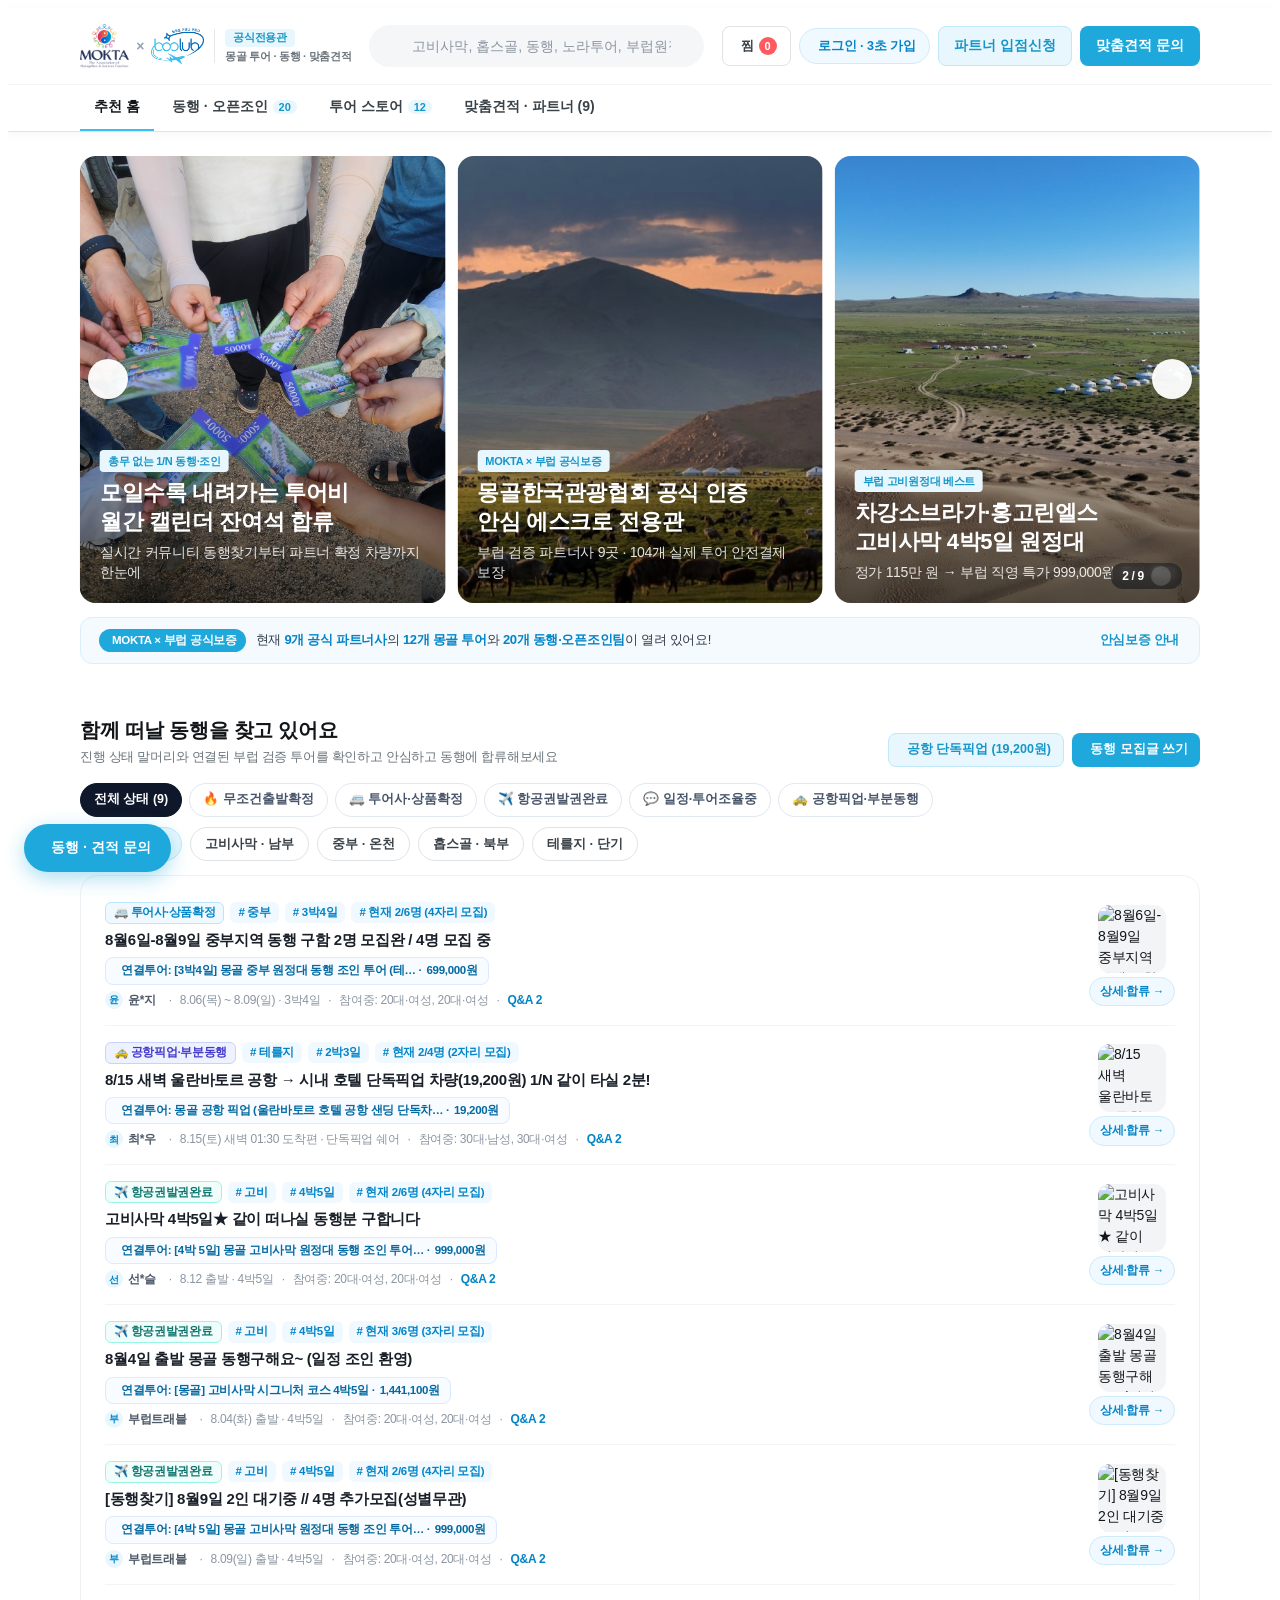
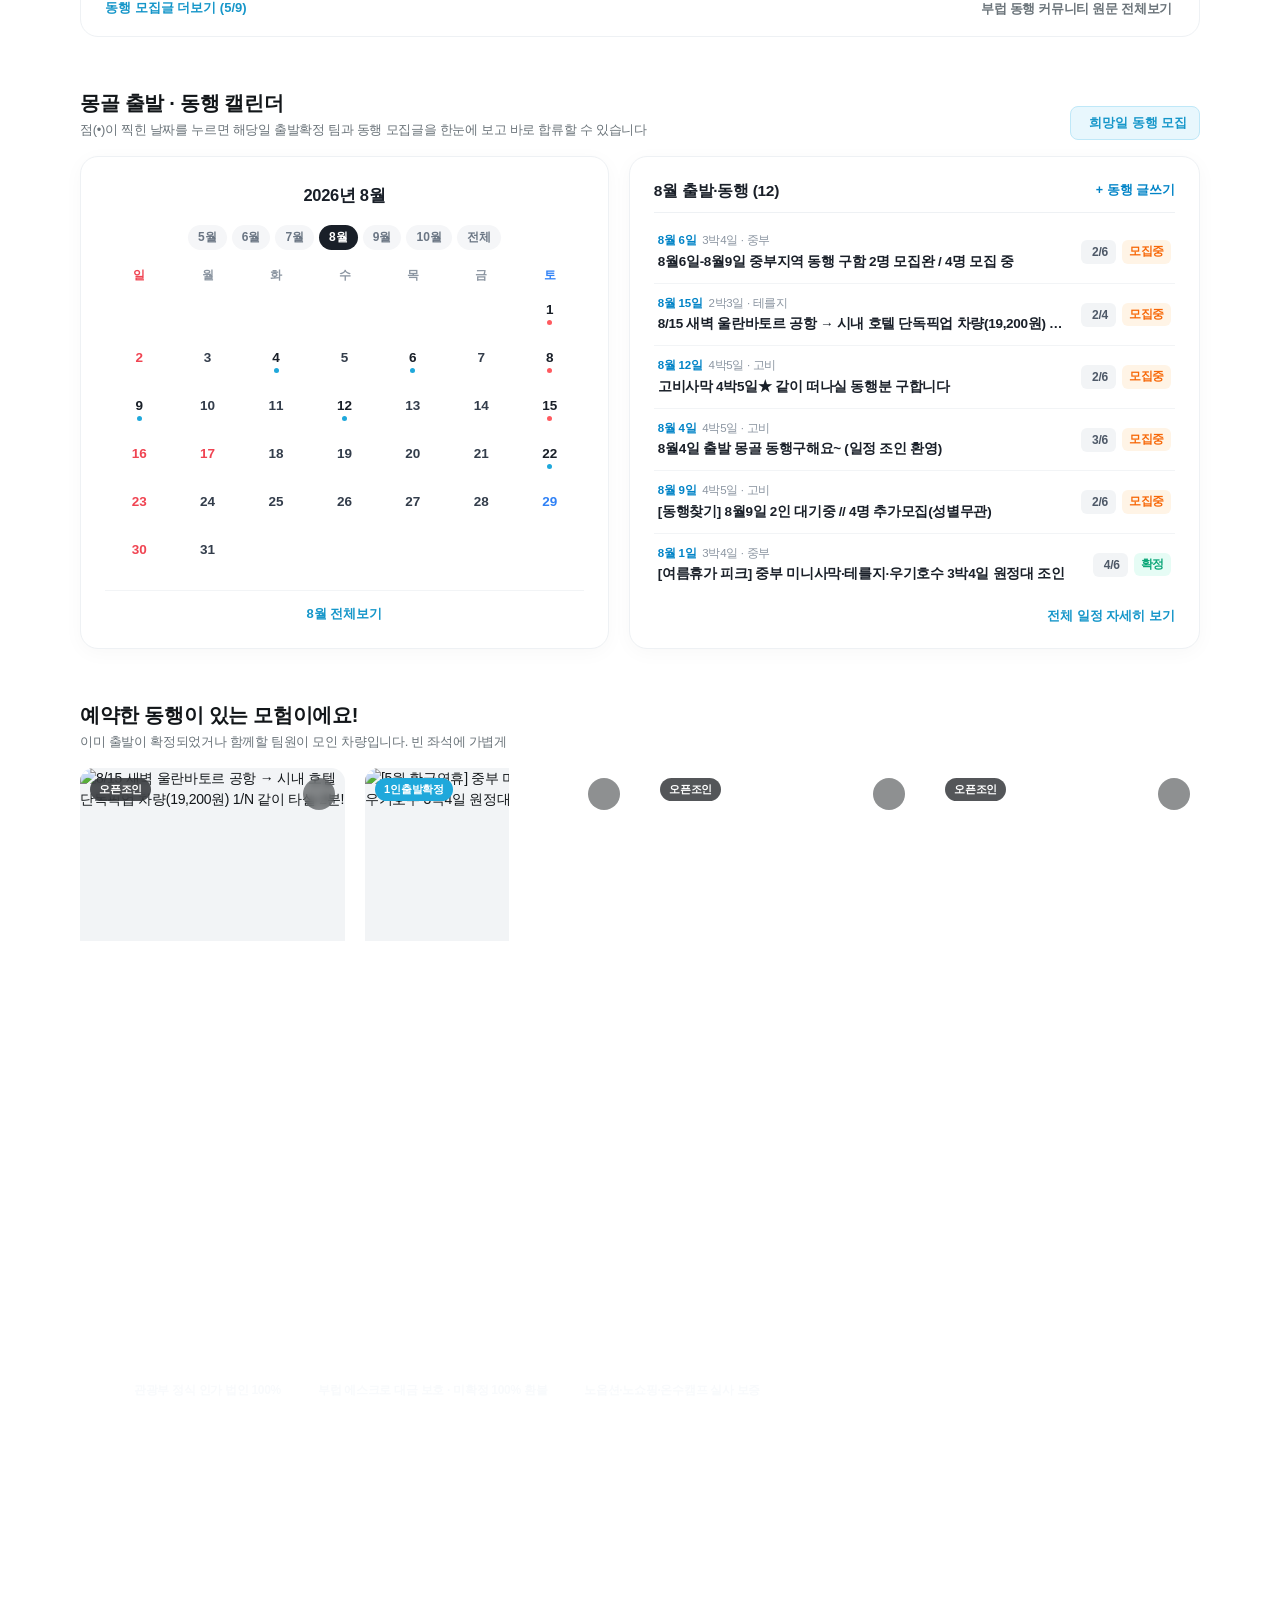
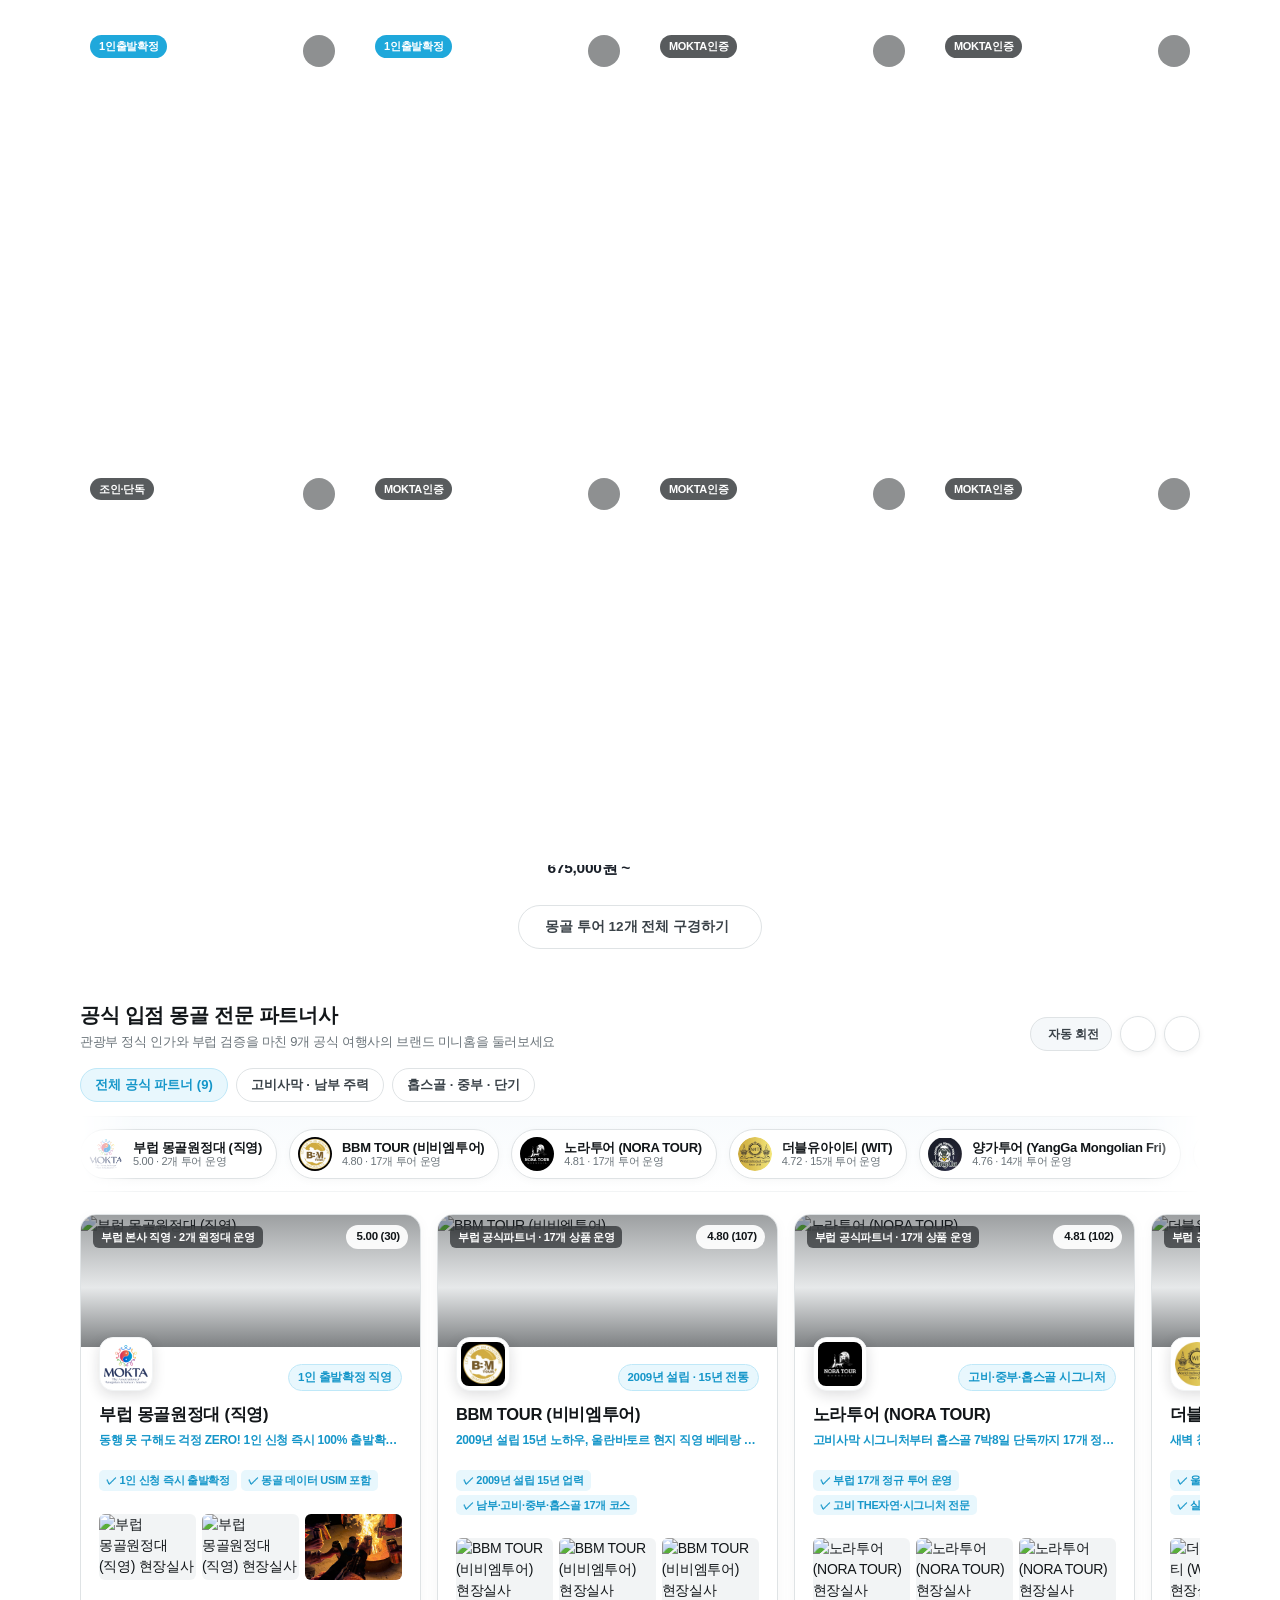
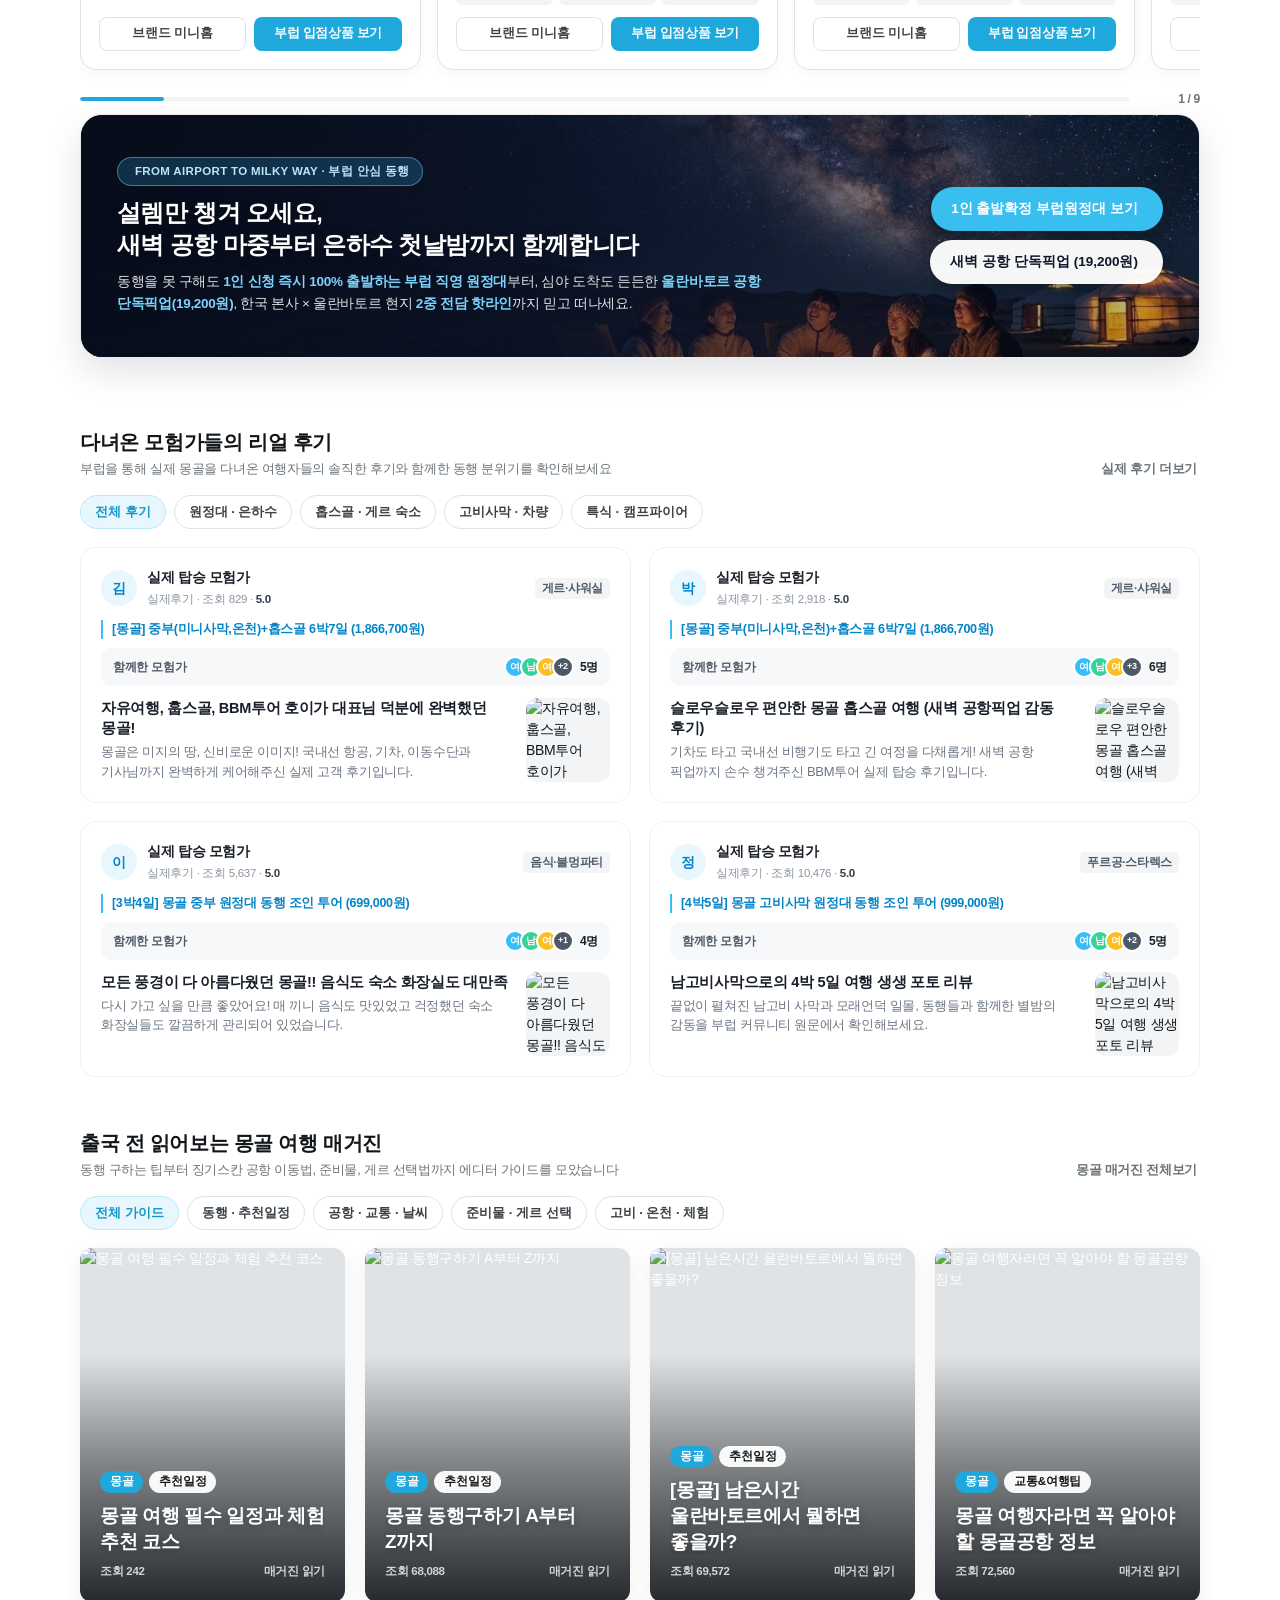
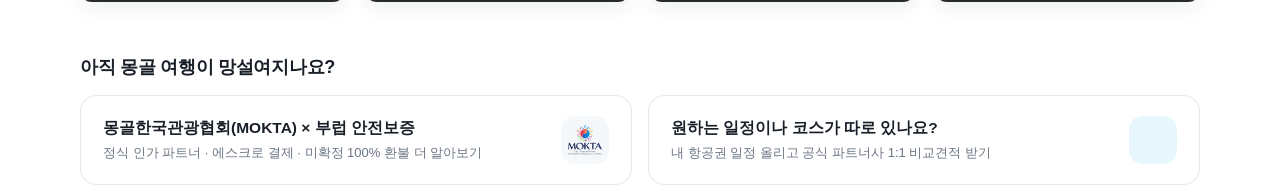
==== commit 5deb7284: "feat(mokta-v20): redesign mobile UX to match spacious Boolub main full-bleed 4:5 hero, floating pill" ====
--- a/live-cms-preview.html
+++ b/live-cms-preview.html
@@ -20,7 +20,7 @@
   <link href="https://www.boolub.com/customized/css/waug.css" rel="stylesheet" type="text/css" />
   <link rel="stylesheet" href="https://cdn.jsdelivr.net/npm/xeicon@2.3.3/xeicon.min.css" />
   <link rel="stylesheet" href="https://cdn.jsdelivr.net/gh/sun-typeface/SUIT@2/fonts/variable/woff2/SUIT-Variable.css" />
-  <link rel="stylesheet" href="./boolub-server-deploy/customized/mokta/mokta.css?v=bl_mokta_19" />
+  <link rel="stylesheet" href="./boolub-server-deploy/customized/mokta/mokta.css?v=bl_mokta_20" />
 </head>
 <body class="if_view is-live-cms" style="overflow-x:hidden;">
   <div class="wrap js_header_position post_hide_section" id="cert_info">
@@ -78,6 +78,12 @@
           <span class="pc-only-txt">맞춤견적 문의</span><span class="mob-short-txt">견적문의</span>
         </button>
       </div>
+
+      <!-- [모바일 전용] 부럽 메인 동일 플로팅 알약바 우측 햄버거 메뉴 버튼 -->
+      <button type="button" class="mob-menu-trigger-btn" id="mobMenuTriggerBtn" onclick="openMobQuickDrawer()" aria-label="전체 메뉴 및 내 활동">
+        <i class="xi-bars"></i>
+        <span class="mob-menu-dot" id="mobMenuDot" style="display:none;"></span>
+      </button>
     </div>
 
     <!-- 2단 GNB 라인: 좌측 4대 고객 탭 + 우측 끝 [여행자 홈 / 파트너사 센터] 전환 스위치 (입점 파트너·마스터 로그인 시에만 노출) -->
@@ -153,11 +159,106 @@
       </div>
     </section>
 
+    <!-- [모바일 전용 · 부럽 메인 100% 동일 감성] 풀블리드 비주얼 직하단 깔끔 탭 + 2×5 스쿼클 포토 퀵메뉴 -->
+    <section class="mob-boolub-launchpad" id="mobBoolubLaunchpad" aria-label="몽골 빠른 메뉴">
+      <div class="mob-launch-tabs" id="mobLaunchTabs">
+        <button type="button" class="mob-ltab active" data-cmode="home" onclick="switchCustomerMode('home')">추천 홈</button>
+        <button type="button" class="mob-ltab" data-cmode="join" onclick="switchCustomerMode('join')">동행·조인</button>
+        <button type="button" class="mob-ltab" data-cmode="store" onclick="switchCustomerMode('store')">투어 스토어</button>
+        <button type="button" class="mob-ltab" data-cmode="partner" onclick="switchCustomerMode('partner')">맞춤견적</button>
+      </div>
+
+      <ul class="mob-squircle-grid">
+        <li>
+          <button type="button" onclick="openProductPreviewModal('T0950-Q2923-W2496')">
+            <span class="mob-sq-thumb">
+              <img src="./images/green_steppe_flock.jpg" alt="몽골원정대" loading="lazy" />
+              <em class="mob-sq-badge is-hot">HOT</em>
+            </span>
+            <span class="mob-sq-label">몽골원정대</span>
+          </button>
+        </li>
+        <li>
+          <button type="button" onclick="scrollToSection('sec-companion')">
+            <span class="mob-sq-thumb">
+              <img src="./images/companion_team_hands.jpg" alt="실시간 동행" loading="lazy" />
+              <em class="mob-sq-badge is-new">NEW</em>
+            </span>
+            <span class="mob-sq-label">실시간 동행</span>
+          </button>
+        </li>
+        <li>
+          <button type="button" onclick="scrollToSection('sec-join')">
+            <span class="mob-sq-thumb">
+              <img src="./images/steppe_ger_suvs.jpg" alt="출발 캘린더" loading="lazy" />
+            </span>
+            <span class="mob-sq-label">출발 캘린더</span>
+          </button>
+        </li>
+        <li>
+          <button type="button" onclick="jumpMobStoreCategory('고비')">
+            <span class="mob-sq-thumb">
+              <img src="./images/sand_dunes_camp.jpg" alt="고비사막" loading="lazy" />
+            </span>
+            <span class="mob-sq-label">고비사막</span>
+          </button>
+        </li>
+        <li>
+          <button type="button" onclick="jumpMobStoreCategory('홉스골·중부')">
+            <span class="mob-sq-thumb">
+              <img src="./images/khuvsgul_island.jpg" alt="홉스골·중부" loading="lazy" />
+            </span>
+            <span class="mob-sq-label">홉스골·중부</span>
+          </button>
+        </li>
+        <li>
+          <button type="button" onclick="jumpMobStoreCategory('단기')">
+            <span class="mob-sq-thumb">
+              <img src="./images/terelj_resort_camp.jpg" alt="단기·테를지" loading="lazy" />
+            </span>
+            <span class="mob-sq-label">단기·테를지</span>
+          </button>
+        </li>
+        <li>
+          <button type="button" onclick="openProductPreviewModal('I3885-I4036-S5377')">
+            <span class="mob-sq-thumb">
+              <img src="./images/vehicle_fleet.jpg" alt="공항픽업" loading="lazy" />
+            </span>
+            <span class="mob-sq-label">공항픽업</span>
+          </button>
+        </li>
+        <li>
+          <button type="button" onclick="openModal('rfqWizardModal')">
+            <span class="mob-sq-thumb">
+              <img src="./images/gobi_camp_vans.jpg" alt="1:1 맞춤견적" loading="lazy" />
+            </span>
+            <span class="mob-sq-label">1:1 맞춤견적</span>
+          </button>
+        </li>
+        <li>
+          <button type="button" onclick="scrollToSection('sec-partners')">
+            <span class="mob-sq-thumb">
+              <img src="./images/ger_interior.jpg" alt="공식파트너" loading="lazy" />
+            </span>
+            <span class="mob-sq-label">공식파트너</span>
+          </button>
+        </li>
+        <li>
+          <button type="button" onclick="scrollToSection('sec-magazine')">
+            <span class="mob-sq-thumb">
+              <img src="./images/orkhon_waterfall_rainbow.jpg" alt="몽골매거진" loading="lazy" />
+            </span>
+            <span class="mob-sq-label">몽골매거진</span>
+          </button>
+        </li>
+      </ul>
+    </section>
+
     <!-- [투어 스토어 모드 전용] 트립소다 몽골 컬렉션 에디토리얼 헤더 -->
     <section class="ts-collection-hero-sec" id="storeCollectionHero" style="display:none;">
       <div class="bl-container">
         <div class="ts-collection-banner">
-          <img src="https://files.boolub.com/upfiles/product/1688056962.png" alt="몽골 투어 컬렉션" />
+          <img src="./images/khuvsgul_boat_sunset.jpg" alt="몽골 투어 컬렉션" />
           <div class="ts-collection-scrim">
             <span class="ts-col-kicker">MOKTA × BOOLUB CURATION</span>
             <h2>몽골의 모든 모험</h2>
@@ -206,11 +307,11 @@
             <p>진행 상태 말머리와 연결된 부럽 검증 투어를 확인하고 안심하고 동행에 합류해보세요</p>
           </div>
           <div style="display:flex; gap:8px; align-items:center; flex-wrap:wrap;">
-            <button type="button" class="bl-btn bl-btn-soft bl-btn-sm" onclick="openProductPreviewModal('I3885-I4036-S5377')">
+            <button type="button" class="bl-btn bl-btn-soft bl-btn-sm pc-only-btn" onclick="openProductPreviewModal('I3885-I4036-S5377')">
               <i class="xi-car"></i> 공항 단독픽업 (19,200원)
             </button>
             <button type="button" class="bl-btn bl-btn-point bl-btn-sm" onclick="openCompanionModalForDate()">
-              <i class="xi-pen-o"></i> 동행 모집글 쓰기
+              <i class="xi-pen-o"></i> <span class="pc-only-txt">동행 모집글 쓰기</span><span class="mob-short-txt">모집글 쓰기</span>
             </button>
           </div>
         </div>
@@ -262,7 +363,7 @@
           </div>
           <div style="display:flex; gap:8px; align-items:center;">
             <button type="button" class="bl-btn bl-btn-soft bl-btn-sm" onclick="openCompanionModalForDate()">
-              <i class="xi-plus-min"></i> 희망일 동행 모집
+              <i class="xi-plus-min"></i> <span class="pc-only-txt">희망일 동행 모집</span><span class="mob-short-txt">동행 모집</span>
             </button>
           </div>
         </div>
@@ -316,7 +417,7 @@
             <p id="openGroupSecSub">이미 출발이 확정되었거나 함께할 팀원이 모인 차량입니다. 빈 좌석에 가볍게 합류해보세요</p>
           </div>
           <button type="button" class="bl-more-link" id="openGroupMoreBtn" onclick="switchCustomerMode('join')">
-            오픈조인 전체보기 <i class="xi-angle-right-min"></i>
+            <span class="pc-only-txt">오픈조인 전체보기</span><span class="mob-short-txt">전체보기</span> <i class="xi-angle-right-min"></i>
           </button>
         </div>
 
@@ -367,7 +468,7 @@
             <p id="storeSecSub">부럽 직영 1인 출발확정 원정대와 9개 공식 파트너사의 베스트 코스를 모았습니다</p>
           </div>
           <button type="button" class="bl-more-link" id="storeViewAllBtn" onclick="switchCustomerMode('store')">
-            <span id="storeTotalLinkLabel">104개 투어 전체보기</span> <i class="xi-angle-right-min"></i>
+            <span class="pc-only-txt" id="storeTotalLinkLabel">104개 투어 전체보기</span><span class="mob-short-txt">전체보기</span> <i class="xi-angle-right-min"></i>
           </button>
         </div>
 
@@ -393,7 +494,7 @@
             <p>항공권 일정이나 원하는 코스를 남기면 공식 파트너사(최대 6곳)가 배정 차량·숙소 실사와 함께 견적을 보내드립니다</p>
           </div>
           <button type="button" class="bl-btn bl-btn-point bl-btn-sm" onclick="openModal('rfqWizardModal')">
-            <i class="xi-pen-o"></i> 내 일정 견적 요청하기
+            <i class="xi-pen-o"></i> <span class="pc-only-txt">내 일정 견적 요청하기</span><span class="mob-short-txt">견적 요청</span>
           </button>
         </div>
 
@@ -489,7 +590,7 @@
             <p>부럽을 통해 실제 몽골을 다녀온 여행자들의 솔직한 후기와 함께한 동행 분위기를 확인해보세요</p>
           </div>
           <a href="https://www.boolub.com/?pn=board.list&amp;_menu=community&amp;searchMode=Y&amp;searchWord=%EB%AA%BD%EA%B3%A8" target="_blank" rel="noopener" class="bl-more-link">
-            실제 후기 더보기 <i class="xi-angle-right-min"></i>
+            <span class="pc-only-txt">실제 후기 더보기</span><span class="mob-short-txt">더보기</span> <i class="xi-angle-right-min"></i>
           </a>
         </div>
 
@@ -514,7 +615,7 @@
             <p>동행 구하는 팁부터 징기스칸 공항 이동법, 준비물, 게르 선택법까지 에디터 가이드를 모았습니다</p>
           </div>
           <a href="https://www.boolub.com/?pn=board.list&amp;_menu=cityguide&amp;searchMode=Y&amp;searchWord=%EB%AA%BD%EA%B3%A8" target="_blank" rel="noopener" class="bl-more-link">
-            몽골 매거진 전체보기 <i class="xi-angle-right-min"></i>
+            <span class="pc-only-txt">몽골 매거진 전체보기</span><span class="mob-short-txt">전체보기</span> <i class="xi-angle-right-min"></i>
           </a>
         </div>
 
@@ -1615,9 +1716,25 @@
     </div>
   </div>
 
+  <!-- ================= 모달 14: 모바일 전용 퀵 메뉴 & 내 활동 드로어 시트 ================= -->
+  <div class="bl-modal-dim" id="mobQuickDrawerModal" onclick="bgClose(event, 'mobQuickDrawerModal')">
+    <div class="bl-modal sm" style="max-width:440px;">
+      <div class="bl-modal-head">
+        <div style="display:flex; align-items:center; gap:8px;">
+          <img src="./images/mokta_logo.png" alt="MOKTA" style="height:26px; width:auto;" />
+          <span style="color:#94a3b8; font-weight:700; font-size:12px;">×</span>
+          <img src="./images/boolub_logo.png" alt="BOOLUB" style="height:21px; width:auto;" />
+          <span class="bl-mokta-tag" style="margin-left:2px;">공식전용관</span>
+        </div>
+        <button type="button" class="bl-modal-close" onclick="closeModal('mobQuickDrawerModal')"><i class="xi-close"></i></button>
+      </div>
+      <div class="bl-modal-body" id="mobQuickDrawerBody"></div>
+    </div>
+  </div>
+
   <div class="bl-toast" id="toastEl"></div>
     </div>
   </div>
-  <script src="./boolub-server-deploy/customized/mokta/mokta.js?v=bl_mokta_19"></script>
+  <script src="./boolub-server-deploy/customized/mokta/mokta.js?v=bl_mokta_20"></script>
 </body>
 </html>
--- a/boolub-server-deploy/customized/mokta/mokta.css
+++ b/boolub-server-deploy/customized/mokta/mokta.css
@@ -1,6 +1,6 @@
 @charset "utf-8";
 /* =========================================================================
-   MOKTA 공식 전용관 본 사이트 탑재용 스코프 CSS (v=bl_mokta_19)
+   MOKTA 공식 전용관 본 사이트 탑재용 스코프 CSS (v=bl_mokta_20)
    - 본 페이지(data=mj, data=mokta)에서는 부럽 기본 상단 헤더(.sc_Header) 비노출 + MOKTA 전용 스티키 헤더 노출
    - 3-Tier CSS Specificity Guard + 30개 파트너사 도트 캘린더 + 신뢰 보증 섹션 + 미니홈 커스터마이저
    ========================================================================= */
@@ -5648,13 +5648,219 @@
   text-overflow: ellipsis;
 }
 
-#bl-mokta-cms-wrap .mob-short-txt {
+#bl-mokta-cms-wrap .mob-short-txt,
+#bl-mokta-cms-wrap .mob-menu-trigger-btn,
+#bl-mokta-cms-wrap .mob-boolub-launchpad {
   display: none;
 }
 
 #bl-mokta-cms-wrap .pc-only-txt {
   display: inline;
 }
+
+#bl-mokta-cms-wrap .pc-only-btn {
+  display: inline-flex;
+}
+
+#bl-mokta-cms-wrap .bl-section {
+  scroll-margin-top: 132px;
+}
+
+
+
+#bl-mokta-cms-wrap .mob-drawer-account-card {
+  padding: 16px;
+  border-radius: 16px;
+  background: linear-gradient(135deg, #f0f9ff 0%, #f8fafc 100%);
+  border: 1px solid #dbeafe;
+  margin-bottom: 12px;
+}
+
+#bl-mokta-cms-wrap .mob-drawer-acc-kicker {
+  font-size: 12.5px;
+  font-weight: 700;
+  color: #0369a1;
+  margin-bottom: 10px;
+  text-align: center;
+}
+
+#bl-mokta-cms-wrap .mob-drawer-acc-top {
+  display: flex;
+  align-items: center;
+  justify-content: space-between;
+  gap: 10px;
+  margin-bottom: 12px;
+}
+
+#bl-mokta-cms-wrap .mob-drawer-acc-top strong {
+  display: block;
+  font-size: 16px;
+  font-weight: 800;
+  color: #0f172a;
+  margin-top: 4px;
+}
+
+#bl-mokta-cms-wrap .mob-drawer-role-pill {
+  display: inline-block;
+  padding: 2px 8px;
+  border-radius: 999px;
+  background: #e0f2fe;
+  color: #0284c7;
+  font-size: 11px;
+  font-weight: 800;
+}
+
+#bl-mokta-cms-wrap .mob-drawer-partner-switch {
+  display: flex;
+  align-items: center;
+  justify-content: space-between;
+  gap: 10px;
+  padding: 13px 14px;
+  border-radius: 14px;
+  background: #f8fafc;
+  border: 1px solid #cbd5e1;
+  margin-bottom: 12px;
+}
+
+#bl-mokta-cms-wrap .mob-drawer-partner-switch strong {
+  display: block;
+  font-size: 13.5px;
+  font-weight: 800;
+  color: #0f172a;
+}
+
+#bl-mokta-cms-wrap .mob-drawer-partner-switch span {
+  display: block;
+  font-size: 11.5px;
+  color: #64748b;
+  margin-top: 2px;
+}
+
+#bl-mokta-cms-wrap .mob-drawer-grid-4 {
+  display: grid;
+  grid-template-columns: repeat(2, minmax(0, 1fr));
+  gap: 9px;
+  margin-bottom: 16px;
+}
+
+#bl-mokta-cms-wrap .mob-drawer-tile {
+  display: flex;
+  flex-direction: column;
+  align-items: flex-start;
+  gap: 4px;
+  padding: 14px;
+  border-radius: 15px;
+  background: #ffffff;
+  border: 1px solid #e5e8eb;
+  text-align: left;
+  transition: border-color 0.16s ease, background-color 0.16s ease;
+}
+
+#bl-mokta-cms-wrap .mob-drawer-tile:active {
+  background: #f8fafc;
+}
+
+#bl-mokta-cms-wrap .mob-drawer-tile-ico {
+  width: 34px;
+  height: 34px;
+  border-radius: 11px;
+  display: inline-flex;
+  align-items: center;
+  justify-content: center;
+  font-size: 17px;
+  margin-bottom: 4px;
+}
+
+#bl-mokta-cms-wrap .mob-drawer-tile-ico.is-coral { background: #fff1f2; color: #ff5a5f; }
+
+#bl-mokta-cms-wrap .mob-drawer-tile-ico.is-cyan { background: #e8f7fd; color: #1596c9; }
+
+#bl-mokta-cms-wrap .mob-drawer-tile-ico.is-blue { background: #eef2ff; color: #4f46e5; }
+
+#bl-mokta-cms-wrap .mob-drawer-tile-ico.is-navy { background: #f1f5f9; color: #1e293b; }
+
+#bl-mokta-cms-wrap .mob-drawer-tile strong {
+  font-size: 14px;
+  font-weight: 800;
+  color: #191f28;
+  display: flex;
+  align-items: center;
+  gap: 5px;
+}
+
+#bl-mokta-cms-wrap .mob-drawer-tile strong em {
+  display: inline-flex;
+  align-items: center;
+  justify-content: center;
+  min-width: 18px;
+  height: 18px;
+  padding: 0 5px;
+  border-radius: 999px;
+  background: #ff5a5f;
+  color: #ffffff;
+  font-size: 11px;
+  font-weight: 800;
+}
+
+#bl-mokta-cms-wrap .mob-drawer-tile span {
+  font-size: 12px;
+  color: #6b7684;
+}
+
+#bl-mokta-cms-wrap .mob-drawer-nav-group {
+  margin-bottom: 14px;
+}
+
+#bl-mokta-cms-wrap .mob-drawer-sec-tit {
+  display: block;
+  font-size: 12px;
+  font-weight: 800;
+  color: #6b7684;
+  margin-bottom: 8px;
+}
+
+#bl-mokta-cms-wrap .mob-drawer-nav-pills {
+  display: grid;
+  grid-template-columns: repeat(2, minmax(0, 1fr));
+  gap: 7px;
+}
+
+#bl-mokta-cms-wrap .mob-drawer-nav-pills button {
+  height: 40px;
+  padding: 0 12px;
+  border-radius: 11px;
+  background: #f5f6f8;
+  font-size: 13px;
+  font-weight: 700;
+  color: #333d4b;
+  text-align: center;
+}
+
+#bl-mokta-cms-wrap .mob-drawer-nav-pills button.active {
+  background: #e8f7fd;
+  color: #1596c9;
+  border: 1px solid #bfe8f8;
+}
+
+#bl-mokta-cms-wrap .mob-drawer-foot-bar {
+  padding-top: 12px;
+  border-top: 1px solid #eef1f4;
+  display: flex;
+  align-items: center;
+  justify-content: space-between;
+  font-size: 12.5px;
+  color: #6b7684;
+}
+
+#bl-mokta-cms-wrap .mob-drawer-foot-bar button {
+  font-size: 12.5px;
+  font-weight: 800;
+  color: #1596c9;
+  display: inline-flex;
+  align-items: center;
+  gap: 2px;
+}
+
 
 #bl-mokta-cms-wrap .ts-form-grid-2 {
   display: grid;
@@ -5776,115 +5982,445 @@
 }
 
 
-@media (max-width: 640px) {
-
-  #bl-mokta-cms-wrap .pc-only-txt { display: none !important; }
-
-  #bl-mokta-cms-wrap .mob-short-txt { display: inline !important; }
-
-  #bl-mokta-cms-wrap .bl-container { padding-left: 14px; padding-right: 14px; }
+
+@media (max-width: 768px) {
+
+  #bl-mokta-cms-wrap .pc-only-txt,
+#bl-mokta-cms-wrap .pc-only-btn,
+#bl-mokta-cms-wrap .bl-fab-write,
+#bl-mokta-cms-wrap .bl-carousel-ctrls {
+    display: none !important;
+  }
+
+  #bl-mokta-cms-wrap .mob-short-txt {
+    display: inline !important;
+  }
+
+  #bl-mokta-cms-wrap .bl-container {
+    padding-left: 16px;
+    padding-right: 16px;
+  }
+
+
+  
+  body:not(.mob-submode):not(.partner-mode) #bl-mokta-cms-wrap .bl-mokta-header {
+    position: fixed !important;
+    top: 0;
+    left: 0;
+    right: 0;
+    z-index: 950;
+    background: transparent !important;
+    border-bottom: 0 !important;
+    box-shadow: none !important;
+    padding: 12px 16px 0 !important;
+    transition: background-color 0.22s ease, box-shadow 0.22s ease, padding 0.22s ease;
+  }
+
+  body:not(.mob-submode):not(.partner-mode) #bl-mokta-cms-wrap #customerSubNav {
+    display: none !important;
+  }
+
+
+  
+  body.mob-scrolled:not(.mob-submode):not(.partner-mode) #bl-mokta-cms-wrap .bl-mokta-header {
+    background: rgba(255, 255, 255, 0.96) !important;
+    backdrop-filter: blur(12px);
+    -webkit-backdrop-filter: blur(12px);
+    padding: 8px 16px !important;
+    border-bottom: 1px solid #eef1f4 !important;
+    box-shadow: 0 2px 12px rgba(15, 23, 42, 0.06) !important;
+  }
+
+  body.mob-scrolled:not(.mob-submode):not(.partner-mode) #bl-mokta-cms-wrap .bl-mokta-header .bl-mokta-header-top {
+    height: 44px !important;
+    background: #f4f6f8 !important;
+    box-shadow: none !important;
+    border-color: transparent !important;
+  }
+
+
+  
+  body.mob-submode #bl-mokta-cms-wrap .bl-mokta-header,
+body.partner-mode #bl-mokta-cms-wrap .bl-mokta-header {
+    position: sticky !important;
+    top: 0;
+    z-index: 950;
+    background: #ffffff !important;
+    padding: 8px 16px 0 !important;
+    border-bottom: 1px solid #eef1f4 !important;
+    box-shadow: 0 2px 10px rgba(15, 23, 42, 0.04) !important;
+  }
+
+  body.mob-submode #bl-mokta-cms-wrap .bl-mokta-header .bl-mokta-header-top,
+body.partner-mode #bl-mokta-cms-wrap .bl-mokta-header .bl-mokta-header-top {
+    height: 44px !important;
+    background: #f4f6f8 !important;
+    box-shadow: none !important;
+    border-color: transparent !important;
+  }
+
+  body.mob-submode #bl-mokta-cms-wrap #customerSubNav,
+body.partner-mode #bl-mokta-cms-wrap #customerSubNav {
+    display: block !important;
+    margin: 4px -16px 0 !important;
+    padding: 0 8px !important;
+    border-top: 0 !important;
+  }
+
+  #bl-mokta-cms-wrap .bl-sub-gnb-list {
+    padding-left: 0 !important;
+    padding-right: 0 !important;
+    gap: 4px;
+  }
+
+  #bl-mokta-cms-wrap .bl-sub-gnb-left {
+    display: grid;
+    grid-template-columns: repeat(4, 1fr);
+    width: 100%;
+    gap: 0;
+  }
+
+  body.partner-mode #bl-mokta-cms-wrap .bl-sub-gnb-left {
+    display: flex;
+    width: auto;
+    gap: 6px;
+  }
+
+  #bl-mokta-cms-wrap .bl-gnb-item {
+    justify-content: center;
+    height: 44px;
+    padding: 0 4px;
+    font-size: 13.8px;
+    gap: 0;
+  }
+
+  #bl-mokta-cms-wrap .bl-gnb-item .gnb-dot {
+    display: none !important;
+  }
 
 
   
   #bl-mokta-cms-wrap .bl-mokta-header .bl-mokta-header-top {
-    height: auto;
-    padding: 8px 0 8px;
+    max-width: 100% !important;
+    width: 100% !important;
+    height: 48px !important;
+    padding: 0 6px 0 14px !important;
+    border-radius: 24px !important;
+    background: #ffffff !important;
+    box-shadow: 0 2px 14px rgba(0, 0, 0, 0.16) !important;
+    border: 1px solid rgba(15, 23, 42, 0.05) !important;
+    display: flex !important;
+    flex-wrap: nowrap !important;
+    align-items: center !important;
+    justify-content: space-between !important;
+    gap: 8px !important;
+  }
+
+  #bl-mokta-cms-wrap .bl-mokta-logo-area {
+    flex-shrink: 0;
+    gap: 0;
+    padding-right: 9px;
+    border-right: 1px solid #e5e8eb;
+  }
+
+  #bl-mokta-cms-wrap .bl-dual-logo-lockup {
+    gap: 3px;
+  }
+
+  #bl-mokta-cms-wrap .bl-mokta-logo-img {
+    height: 20px !important;
+  }
+
+  #bl-mokta-cms-wrap .bl-dual-logo-x {
+    font-size: 10px !important;
+    color: #94a3b8;
+  }
+
+  #bl-mokta-cms-wrap .bl-boolub-logo-img {
+    height: 16px !important;
+  }
+
+  #bl-mokta-cms-wrap .bl-mokta-logo-meta,
+#bl-mokta-cms-wrap .header-actions {
+    display: none !important;
+  }
+
+
+  #bl-mokta-cms-wrap .bl-search-box {
+    order: 0 !important;
+    flex: 1 1 auto !important;
+    min-width: 0 !important;
+    max-width: none !important;
+  }
+
+  #bl-mokta-cms-wrap .bl-search-box i.xi-search {
+    left: 4px !important;
+    font-size: 17px !important;
+    color: #191f28 !important;
+  }
+
+  #bl-mokta-cms-wrap .bl-search-input {
+    height: 40px !important;
+    padding: 0 4px 0 26px !important;
+    background: transparent !important;
+    border: 0 !important;
+    box-shadow: none !important;
+    font-size: 13.5px !important;
+    font-weight: 500;
+  }
+
+  #bl-mokta-cms-wrap .bl-search-input::placeholder {
+    color: #8b95a1;
+  }
+
+
+  #bl-mokta-cms-wrap .mob-menu-trigger-btn {
+    display: inline-flex !important;
+    align-items: center;
+    justify-content: center;
+    width: 38px;
+    height: 38px;
+    border-radius: 50%;
+    font-size: 21px;
+    color: #191f28;
+    flex-shrink: 0;
+    position: relative;
+  }
+
+  #bl-mokta-cms-wrap .mob-menu-dot {
+    position: absolute;
+    top: 7px;
+    right: 7px;
+    width: 7px;
+    height: 7px;
+    border-radius: 50%;
+    background: #ff5a5f;
+    box-shadow: 0 0 0 2px #ffffff;
+  }
+
+
+  
+  #bl-mokta-cms-wrap .bl-hero-section {
+    padding: 0 !important;
+    margin: 0 !important;
+  }
+
+  #bl-mokta-cms-wrap .bl-hero-section > .bl-container {
+    padding: 0 !important;
+    max-width: 100% !important;
+  }
+
+  #bl-mokta-cms-wrap .bl-hero-viewport {
+    margin: 0 !important;
+    border-radius: 0 !important;
+  }
+
+  #bl-mokta-cms-wrap .bl-hero-slide {
+    flex: 0 0 100% !important;
+    max-width: 100% !important;
+    padding: 0 !important;
+  }
+
+  #bl-mokta-cms-wrap .bl-hero-card {
+    aspect-ratio: 4 / 5 !important;
+    max-height: none !important;
+    border-radius: 0 !important;
+  }
+
+  #bl-mokta-cms-wrap .bl-hero-card::after {
+    background:
+      linear-gradient(to bottom, rgba(0, 0, 0, 0.30) 0%, rgba(0, 0, 0, 0) 24%),
+      linear-gradient(to top, rgba(0, 0, 0, 0.72) 0%, rgba(0, 0, 0, 0.24) 42%, rgba(0, 0, 0, 0) 64%) !important;
+  }
+
+  #bl-mokta-cms-wrap .bl-hero-eyebrow,
+#bl-mokta-cms-wrap .bl-slider-arrow,
+#bl-mokta-cms-wrap .bl-hero-play-btn,
+#bl-mokta-cms-wrap .ts-live-proof-bar {
+    display: none !important;
+  }
+
+  #bl-mokta-cms-wrap .bl-hero-txt {
+    padding: 0 20px 38px !important;
+  }
+
+  #bl-mokta-cms-wrap .bl-hero-title {
+    font-size: 24px !important;
+    font-weight: 800 !important;
+    line-height: 1.3 !important;
+    letter-spacing: -0.5px;
+    text-shadow: 0 2px 12px rgba(0, 0, 0, 0.28);
+  }
+
+  #bl-mokta-cms-wrap .bl-hero-sub {
+    font-size: 14px !important;
+    line-height: 1.45 !important;
+    margin-top: 8px !important;
+    color: rgba(255, 255, 255, 0.92) !important;
+    text-shadow: 0 1px 6px rgba(0, 0, 0, 0.28);
+  }
+
+  #bl-mokta-cms-wrap .bl-hero-ctrl-bar {
+    top: auto !important;
+    right: 20px !important;
+    bottom: 16px !important;
+    background: none !important;
+    backdrop-filter: none !important;
+    -webkit-backdrop-filter: none !important;
+    border: 0 !important;
+    box-shadow: none !important;
+    padding: 0 !important;
+    font-size: 13px !important;
+    font-weight: 700 !important;
+    color: rgba(255, 255, 255, 0.92) !important;
+    text-shadow: 0 1px 6px rgba(0, 0, 0, 0.45);
+  }
+
+
+  
+  #bl-mokta-cms-wrap .mob-boolub-launchpad {
+    display: block;
+    background: #ffffff;
+    border-bottom: 8px solid #f4f6f8;
+  }
+
+  #bl-mokta-cms-wrap .mob-launch-tabs {
+    display: grid;
+    grid-template-columns: repeat(4, 1fr);
+    padding: 4px 12px 0;
+    border-bottom: 1px solid #eef1f4;
+  }
+
+  #bl-mokta-cms-wrap .mob-ltab {
+    height: 48px;
+    display: inline-flex;
+    align-items: center;
+    justify-content: center;
+    font-size: 14.5px;
+    font-weight: 600;
+    color: #8b95a1;
+    border-bottom: 2.5px solid transparent;
+    letter-spacing: -0.3px;
+    transition: color 0.18s ease, border-color 0.18s ease;
+  }
+
+  #bl-mokta-cms-wrap .mob-ltab.active {
+    color: #121619;
+    font-weight: 800;
+    border-bottom-color: #20b5e8;
+  }
+
+  #bl-mokta-cms-wrap .mob-squircle-grid {
+    display: grid;
+    grid-template-columns: repeat(5, minmax(0, 1fr));
+    gap: 16px 4px;
+    padding: 20px 12px 24px;
+    margin: 0;
+    list-style: none;
+  }
+
+  #bl-mokta-cms-wrap .mob-squircle-grid li button {
+    width: 100%;
     display: flex;
-    flex-wrap: wrap;
+    flex-direction: column;
     align-items: center;
-    justify-content: space-between;
-    gap: 7px 6px;
-  }
-
-  #bl-mokta-cms-wrap .bl-dual-logo-lockup { gap: 4px; }
-
-  #bl-mokta-cms-wrap .bl-mokta-logo-img { height: 27px; }
-
-  #bl-mokta-cms-wrap .bl-dual-logo-x { font-size: 11px; }
-
-  #bl-mokta-cms-wrap .bl-boolub-logo-img { height: 22px; }
-
-  #bl-mokta-cms-wrap .bl-mokta-logo-meta { display: none; }
-
-
-  #bl-mokta-cms-wrap .header-actions { gap: 5px; margin-left: auto; }
-
-  #bl-mokta-cms-wrap .bl-wish-header-btn,
-#bl-mokta-cms-wrap .ts-header-auth-btn,
-#bl-mokta-cms-wrap .ts-header-my-btn {
-    height: 32px;
-    padding: 0 9px;
-    font-size: 12px;
-    gap: 4px;
+    gap: 7px;
+    padding: 0;
+  }
+
+  #bl-mokta-cms-wrap .mob-sq-thumb {
+    position: relative;
+    width: 54px;
+    height: 54px;
+    border-radius: 18px;
+    display: block;
+  }
+
+  #bl-mokta-cms-wrap .mob-sq-thumb img {
+    width: 54px;
+    height: 54px;
+    border-radius: 18px;
+    object-fit: cover;
+    box-shadow: 0 3px 10px rgba(15, 23, 42, 0.08);
+    border: 1px solid rgba(15, 23, 42, 0.05);
+  }
+
+  #bl-mokta-cms-wrap .mob-sq-badge {
+    position: absolute;
+    top: -5px;
+    right: -8px;
+    height: 17px;
+    padding: 0 5.5px;
     border-radius: 999px;
-  }
-
-  #bl-mokta-cms-wrap .ts-header-rfq-btn {
-    height: 32px;
-    padding: 0 10px;
-    font-size: 12px;
-    border-radius: 999px;
-  }
-
-  #bl-mokta-cms-wrap #partnerApplyHeaderBtn { display: none !important; }
-
-
-  #bl-mokta-cms-wrap .bl-search-box { order: 3; max-width: 100%; flex: 0 0 100%; }
-
-  #bl-mokta-cms-wrap .bl-search-box i.xi-search { left: 13px; font-size: 15px; }
-
-  #bl-mokta-cms-wrap .bl-search-input { height: 37px; padding: 0 14px 0 36px; font-size: 13px; }
-
-
-  #bl-mokta-cms-wrap .bl-sub-gnb-list { gap: 6px; }
-
-  #bl-mokta-cms-wrap .bl-sub-gnb-left { gap: 2px; justify-content: space-between; min-width: 100%; }
-
-  body.partner-mode #bl-mokta-cms-wrap .bl-sub-gnb-left { min-width: max-content; gap: 6px; }
-
-  #bl-mokta-cms-wrap .bl-gnb-item { height: 40px; padding: 0 4px; font-size: 12.6px; gap: 3px; }
-
-  #bl-mokta-cms-wrap .bl-gnb-item .gnb-dot { font-size: 10px; padding: 1px 5px; }
+    background: #20b5e8;
+    color: #ffffff !important;
+    font-size: 9.5px;
+    font-weight: 800;
+    letter-spacing: 0;
+    display: inline-flex;
+    align-items: center;
+    justify-content: center;
+    box-shadow: 0 2px 6px rgba(32, 181, 232, 0.35);
+    z-index: 2;
+  }
+
+  #bl-mokta-cms-wrap .mob-sq-label {
+    font-size: 11.5px;
+    font-weight: 600;
+    color: #333d4b;
+    letter-spacing: -0.3px;
+    line-height: 1.25;
+    white-space: nowrap;
+  }
 
 
   
-  #bl-mokta-cms-wrap .bl-hero-section { padding: 10px 0 6px; }
-
-  #bl-mokta-cms-wrap .bl-hero-viewport { margin: 0; }
-
-  #bl-mokta-cms-wrap .bl-hero-slide { flex: 0 0 100%; max-width: 100%; padding: 0; }
-
-  #bl-mokta-cms-wrap .bl-hero-card { aspect-ratio: 16 / 11; max-height: 265px; border-radius: 16px; }
-
-  #bl-mokta-cms-wrap .bl-hero-txt { padding: 16px; }
-
-  #bl-mokta-cms-wrap .bl-hero-eyebrow { font-size: 10.5px; padding: 3px 8px; }
-
-  #bl-mokta-cms-wrap .bl-hero-title { font-size: 18.5px; line-height: 1.32; }
-
-  #bl-mokta-cms-wrap .bl-hero-sub { font-size: 12px; margin-top: 4px; }
-
-  #bl-mokta-cms-wrap .bl-hero-ctrl-bar { top: 12px; right: 12px; bottom: auto !important; padding: 4px 10px; font-size: 11.5px; }
-
-  #bl-mokta-cms-wrap .bl-slider-arrow { width: 32px; height: 32px; font-size: 15px; }
-
-  #bl-mokta-cms-wrap .ts-live-proof-bar { margin-top: 10px; padding: 9px 12px; border-radius: 12px; }
-
-  #bl-mokta-cms-wrap .ts-proof-left { flex-direction: column; align-items: flex-start; gap: 4px; }
-
-  #bl-mokta-cms-wrap .ts-proof-text { font-size: 12px; line-height: 1.45; }
-
-  #bl-mokta-cms-wrap .ts-proof-more { display: none; }
-
-
-  
-  #bl-mokta-cms-wrap .bl-section { padding: 20px 0; }
-
-  #bl-mokta-cms-wrap .bl-sec-head { flex-direction: column; align-items: flex-start; gap: 8px; margin-bottom: 12px; }
-
-  #bl-mokta-cms-wrap .bl-sec-head h3 { font-size: 18.5px; }
-
-  #bl-mokta-cms-wrap .bl-sec-head p { font-size: 12.5px; }
+  #bl-mokta-cms-wrap .bl-section {
+    padding: 28px 0;
+    border-bottom: 8px solid #f4f6f8;
+    scroll-margin-top: 72px;
+  }
+
+  #bl-mokta-cms-wrap .bl-section:last-of-type {
+    border-bottom: 0;
+  }
+
+  #bl-mokta-cms-wrap .bl-sec-head {
+    flex-direction: row !important;
+    justify-content: space-between !important;
+    align-items: center !important;
+    gap: 10px;
+    margin-bottom: 16px;
+  }
+
+  #bl-mokta-cms-wrap .bl-sec-head > div:first-child {
+    min-width: 0;
+    flex: 1;
+  }
+
+  #bl-mokta-cms-wrap .bl-sec-head h3 {
+    font-size: 19px;
+    font-weight: 800;
+    letter-spacing: -0.4px;
+    line-height: 1.3;
+  }
+
+  #bl-mokta-cms-wrap .bl-sec-head p {
+    display: none;
+  }
+
+  #bl-mokta-cms-wrap .bl-more-link {
+    flex-shrink: 0;
+    font-size: 13px;
+    font-weight: 700;
+    color: #6b7684;
+    white-space: nowrap;
+  }
+
+  body:not(.mob-submode) #bl-mokta-cms-wrap #companionChipRow {
+    display: none !important;
+  }
+
 
   #bl-mokta-cms-wrap .ts-prefix-filter-row,
 #bl-mokta-cms-wrap .bl-chip-row {
@@ -5893,31 +6429,34 @@
     -webkit-overflow-scrolling: touch;
     scrollbar-width: none;
     padding-bottom: 2px;
-    margin-right: -14px;
-    padding-right: 14px;
+    margin-bottom: 14px;
+    margin-right: -16px;
+    padding-right: 16px;
   }
 
   #bl-mokta-cms-wrap .ts-prefix-filter-row::-webkit-scrollbar,
-#bl-mokta-cms-wrap .bl-chip-row::-webkit-scrollbar { display: none; }
+#bl-mokta-cms-wrap .bl-chip-row::-webkit-scrollbar {
+    display: none;
+  }
 
   #bl-mokta-cms-wrap .ts-prefix-pill,
 #bl-mokta-cms-wrap .bl-chip {
     flex-shrink: 0;
-    height: 32px;
-    padding: 0 11px;
-    font-size: 12px;
+    height: 34px;
+    padding: 0 13px;
+    font-size: 12.5px;
   }
 
 
   
   #bl-mokta-cms-wrap .ts-companion-feed-wrap,
-#bl-mokta-cms-wrap .ts-companion-feed-wrap.is-standalone { padding: 12px 14px; border-radius: 14px; }
-
-  #bl-mokta-cms-wrap .ts-comp-row { align-items: flex-start; gap: 10px; padding: 13px 0; }
+#bl-mokta-cms-wrap .ts-companion-feed-wrap.is-standalone { padding: 12px 15px; border-radius: 16px; }
+
+  #bl-mokta-cms-wrap .ts-comp-row { align-items: flex-start; gap: 12px; padding: 14px 0; }
 
   #bl-mokta-cms-wrap .ts-comp-left { min-width: 0; flex: 1; }
 
-  #bl-mokta-cms-wrap .ts-comp-title { font-size: 14.5px; line-height: 1.38; }
+  #bl-mokta-cms-wrap .ts-comp-title { font-size: 15px; line-height: 1.4; }
 
   #bl-mokta-cms-wrap .ts-comp-linked-pill {
     display: block;
@@ -5929,16 +6468,16 @@
     padding: 4px 8px;
   }
 
-  #bl-mokta-cms-wrap .ts-comp-meta { flex-wrap: wrap; gap: 3px 6px; font-size: 11.5px; }
-
-  #bl-mokta-cms-wrap .ts-comp-thumb { width: 62px; height: 62px; border-radius: 10px; }
+  #bl-mokta-cms-wrap .ts-comp-meta { flex-wrap: wrap; gap: 4px 7px; font-size: 11.5px; }
+
+  #bl-mokta-cms-wrap .ts-comp-thumb { width: 64px; height: 64px; border-radius: 12px; }
 
 
   
   #bl-mokta-cms-wrap .ts-clean-cal-card,
 #bl-mokta-cms-wrap .ts-cal-list-card {
-    padding: 14px 12px;
-    border-radius: 15px;
+    padding: 16px 14px;
+    border-radius: 16px;
     min-width: 0;
     width: 100%;
     overflow: hidden;
@@ -5955,7 +6494,7 @@
 
   #bl-mokta-cms-wrap .ts-cal-month-tabs::-webkit-scrollbar { display: none; }
 
-  #bl-mokta-cms-wrap .ts-mpill { flex-shrink: 0; padding: 4px 9px; font-size: 11.5px; }
+  #bl-mokta-cms-wrap .ts-mpill { flex-shrink: 0; padding: 5px 10px; font-size: 12px; }
 
   #bl-mokta-cms-wrap .ts-cal-weekdays,
 #bl-mokta-cms-wrap .ts-cal-days-grid {
@@ -5966,18 +6505,18 @@
   #bl-mokta-cms-wrap .ts-cday {
     min-width: 0 !important;
     width: 100% !important;
-    height: 40px;
+    height: 42px;
     padding: 0 !important;
   }
 
-  #bl-mokta-cms-wrap .ts-cday-num { font-size: 12.5px; }
+  #bl-mokta-cms-wrap .ts-cday-num { font-size: 13px; }
 
   #bl-mokta-cms-wrap .ts-cal-side-row { gap: 8px; }
 
 
   
   #bl-mokta-cms-wrap .ts-opengroup-grid,
-#bl-mokta-cms-wrap .ts-store-grid { grid-template-columns: repeat(2, minmax(0, 1fr)); gap: 10px; }
+#bl-mokta-cms-wrap .ts-store-grid { grid-template-columns: repeat(2, minmax(0, 1fr)); gap: 14px 12px; }
 
   #bl-mokta-cms-wrap .ts-og-date-scrim {
     font-size: 11px;
@@ -5988,7 +6527,7 @@
   }
 
   #bl-mokta-cms-wrap .ts-og-title,
-#bl-mokta-cms-wrap .ts-store-title { font-size: 13.5px; min-height: 36px; }
+#bl-mokta-cms-wrap .ts-store-title { font-size: 13.8px; min-height: 38px; line-height: 1.38; }
 
   #bl-mokta-cms-wrap .ts-store-tags-row {
     flex-direction: column;
@@ -6007,7 +6546,7 @@
 
   #bl-mokta-cms-wrap .ts-store-price-row { justify-content: flex-start; margin-top: 4px; }
 
-  #bl-mokta-cms-wrap .ts-store-price { font-size: 14.5px; }
+  #bl-mokta-cms-wrap .ts-store-price { font-size: 15px; }
 
   #bl-mokta-cms-wrap .ts-store-disc { font-size: 13.5px; }
 
@@ -6024,21 +6563,26 @@
 
   #bl-mokta-cms-wrap .bl-top-notice-inner .bl-notice-right { display: none; }
 
-  #bl-mokta-cms-wrap .bl-partner-card { flex: 0 0 86%; min-width: 264px; }
-
-  #bl-mokta-cms-wrap .ts-collection-banner { height: 175px; }
+  #bl-mokta-cms-wrap .bl-partner-card { flex: 0 0 86%; min-width: 268px; }
+
+  #bl-mokta-cms-wrap .ts-collection-banner { height: 185px; }
 
   #bl-mokta-cms-wrap .ts-collection-scrim { padding: 18px; }
 
   #bl-mokta-cms-wrap .ts-collection-scrim h2 { font-size: 20px; }
 
 
-  #bl-mokta-cms-wrap .ts-cine-banner { min-height: 0; border-radius: 16px; }
+  #bl-mokta-cms-wrap .ts-mid-trust-sec {
+    padding: 24px 0 !important;
+    border-bottom: 8px solid #f4f6f8;
+  }
+
+  #bl-mokta-cms-wrap .ts-cine-banner { min-height: 0; border-radius: 18px; }
 
   #bl-mokta-cms-wrap .ts-cine-scrim {
-    padding: 18px 16px;
+    padding: 20px 18px;
     gap: 14px;
-    background: linear-gradient(180deg, rgba(8, 17, 30, 0.86) 0%, rgba(8, 17, 30, 0.94) 100%);
+    background: linear-gradient(180deg, rgba(8, 17, 30, 0.84) 0%, rgba(8, 17, 30, 0.94) 100%);
   }
 
   #bl-mokta-cms-wrap .ts-cine-brand-pill { padding: 4px 10px; gap: 5px; flex-wrap: wrap; }
@@ -6047,9 +6591,9 @@
 
   #bl-mokta-cms-wrap .ts-cine-brand-pill em { font-size: 10px; }
 
-  #bl-mokta-cms-wrap .ts-cine-title { font-size: 18px; line-height: 1.36; }
-
-  #bl-mokta-cms-wrap .ts-cine-sub { font-size: 12.2px; line-height: 1.55; }
+  #bl-mokta-cms-wrap .ts-cine-title { font-size: 18.5px; line-height: 1.36; }
+
+  #bl-mokta-cms-wrap .ts-cine-sub { font-size: 12.5px; line-height: 1.55; }
 
   #bl-mokta-cms-wrap .ts-cine-seals { gap: 6px; margin-top: 10px; }
 
@@ -6057,7 +6601,7 @@
 
   #bl-mokta-cms-wrap .ts-cine-cta-col { width: 100%; flex-direction: column; align-items: stretch; }
 
-  #bl-mokta-cms-wrap .ts-cine-btn { width: 100%; justify-content: center; height: 40px; font-size: 13px; }
+  #bl-mokta-cms-wrap .ts-cine-btn { width: 100%; justify-content: center; height: 42px; font-size: 13.5px; }
 
 
   
@@ -6069,15 +6613,15 @@
     max-width: 100% !important;
     max-height: 90vh;
     max-height: 90dvh;
-    border-radius: 20px 20px 0 0;
+    border-radius: 22px 22px 0 0;
     margin: 0;
   }
 
-  #bl-mokta-cms-wrap .bl-modal-head { padding: 14px 16px; }
-
-  #bl-mokta-cms-wrap .bl-modal-head h4 { font-size: 15.5px; line-height: 1.35; }
-
-  #bl-mokta-cms-wrap .bl-modal-body { padding: 14px 16px 28px; }
+  #bl-mokta-cms-wrap .bl-modal-head { padding: 15px 18px; }
+
+  #bl-mokta-cms-wrap .bl-modal-head h4 { font-size: 16px; line-height: 1.35; }
+
+  #bl-mokta-cms-wrap .bl-modal-body { padding: 16px 18px 30px; }
 
 
   #bl-mokta-cms-wrap .ts-form-grid-2,
@@ -6125,11 +6669,5 @@
   #bl-mokta-cms-wrap .ts-modal-foot-actions > :last-child { grid-column: 1 / -1; }
 
 
-  
-  #bl-mokta-cms-wrap .bl-fab-write { left: 14px; right: auto; bottom: 20px; height: 40px; padding: 0 14px; font-size: 12.5px; }
-
-  body.is-live-cms #bl-mokta-cms-wrap .bl-fab-write { bottom: 84px !important; }
-
-
-}
-
+}
+
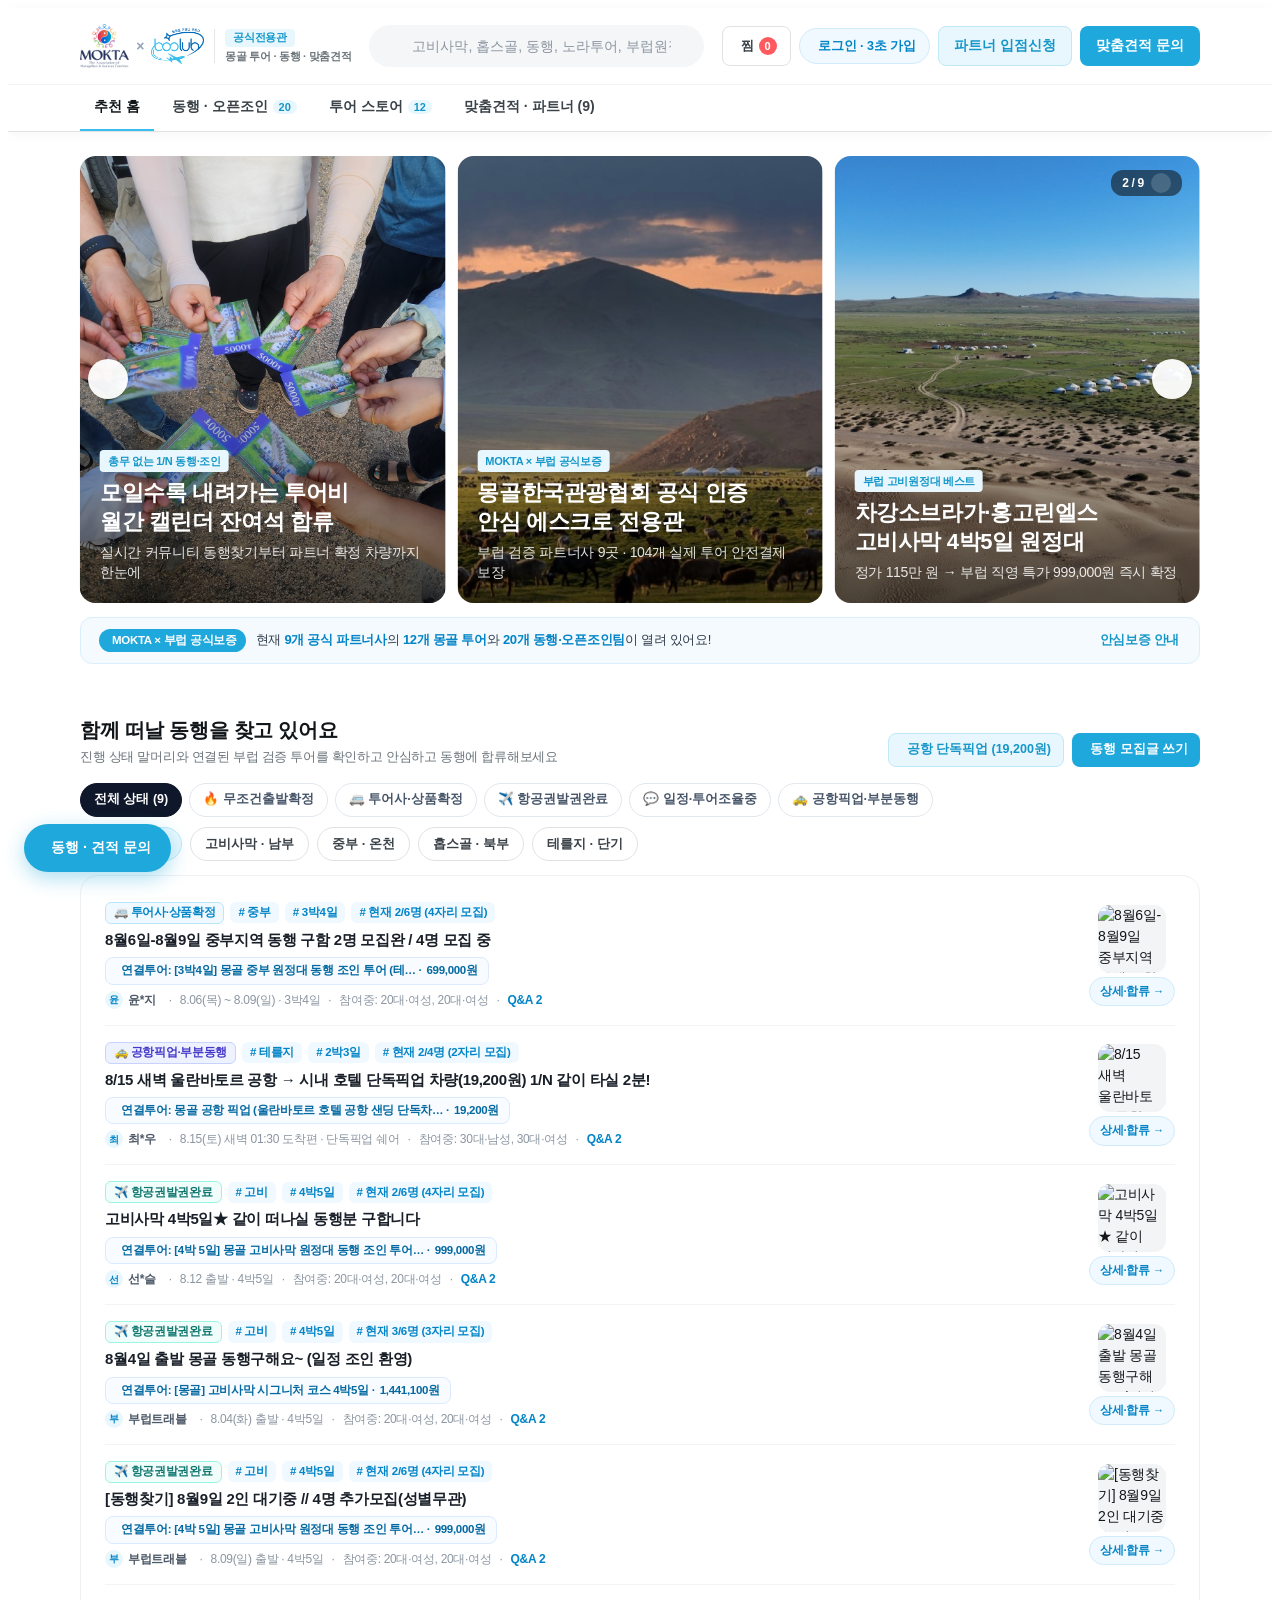
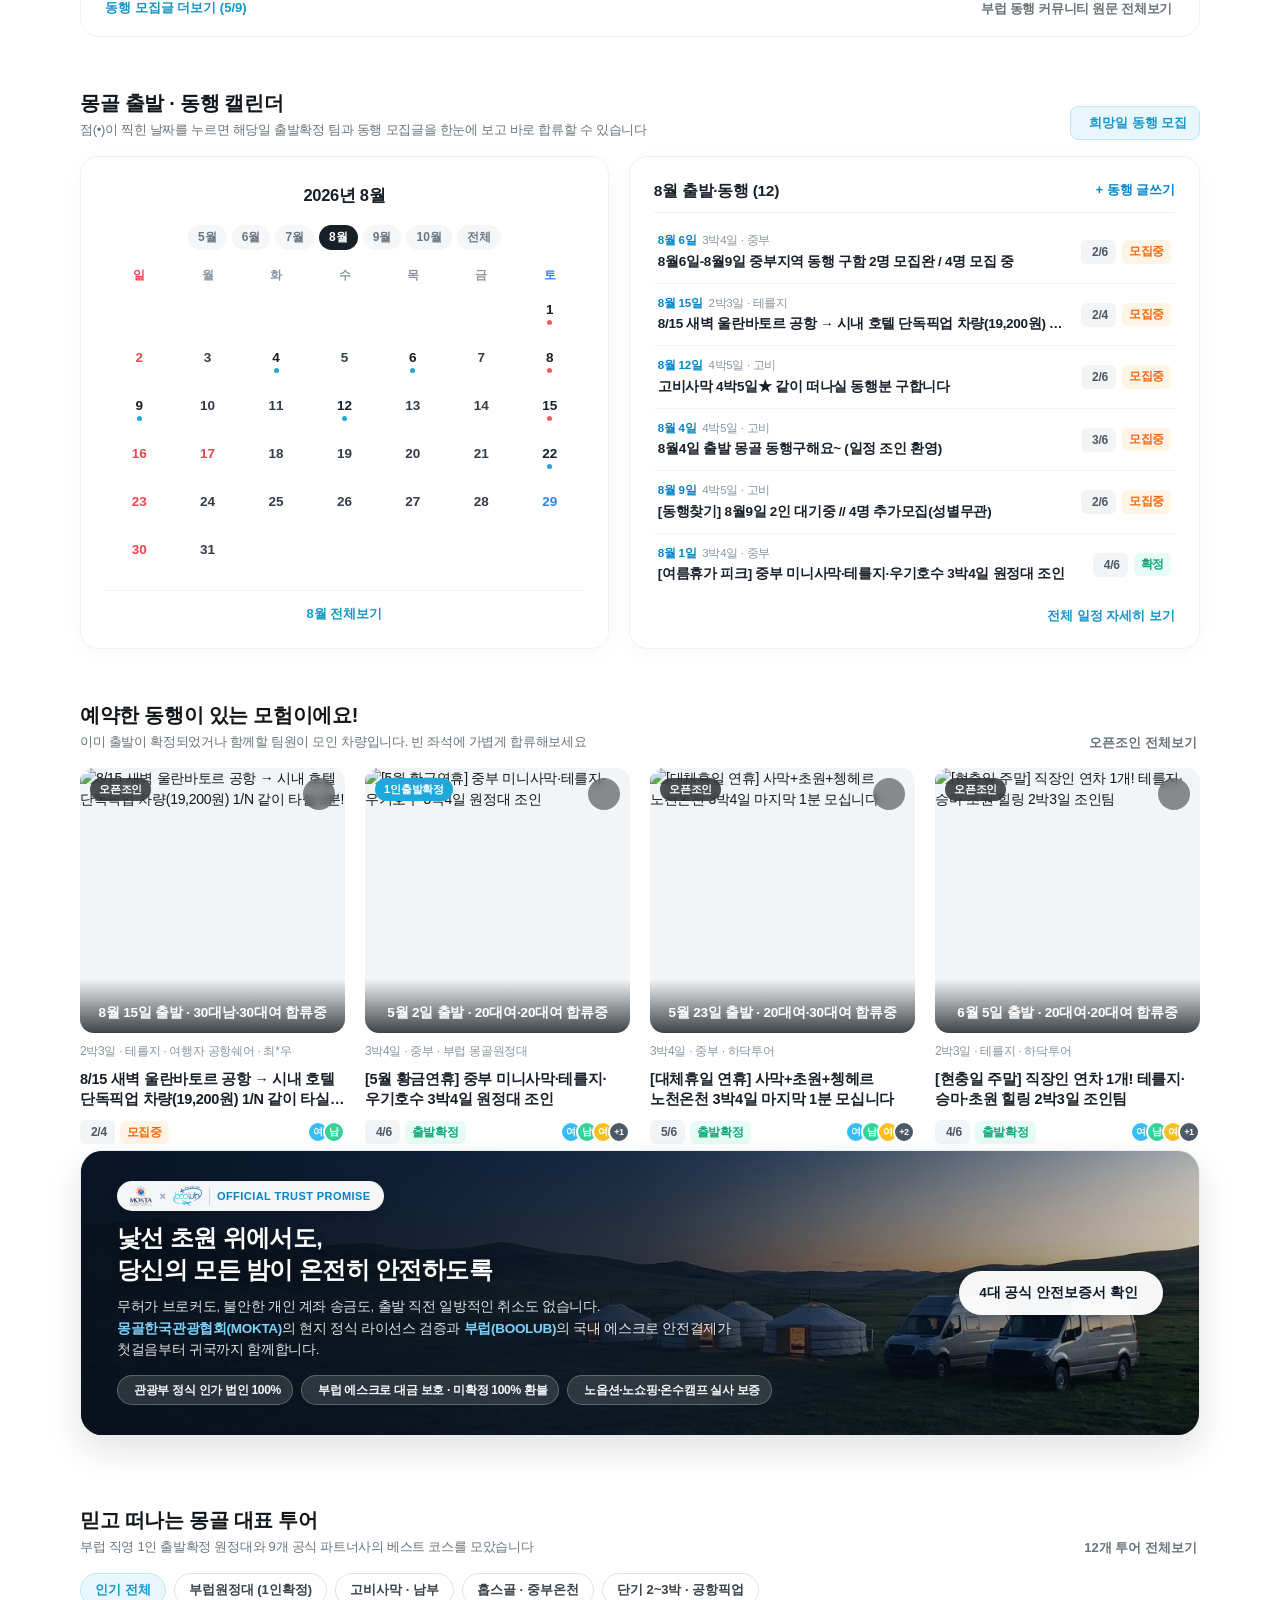
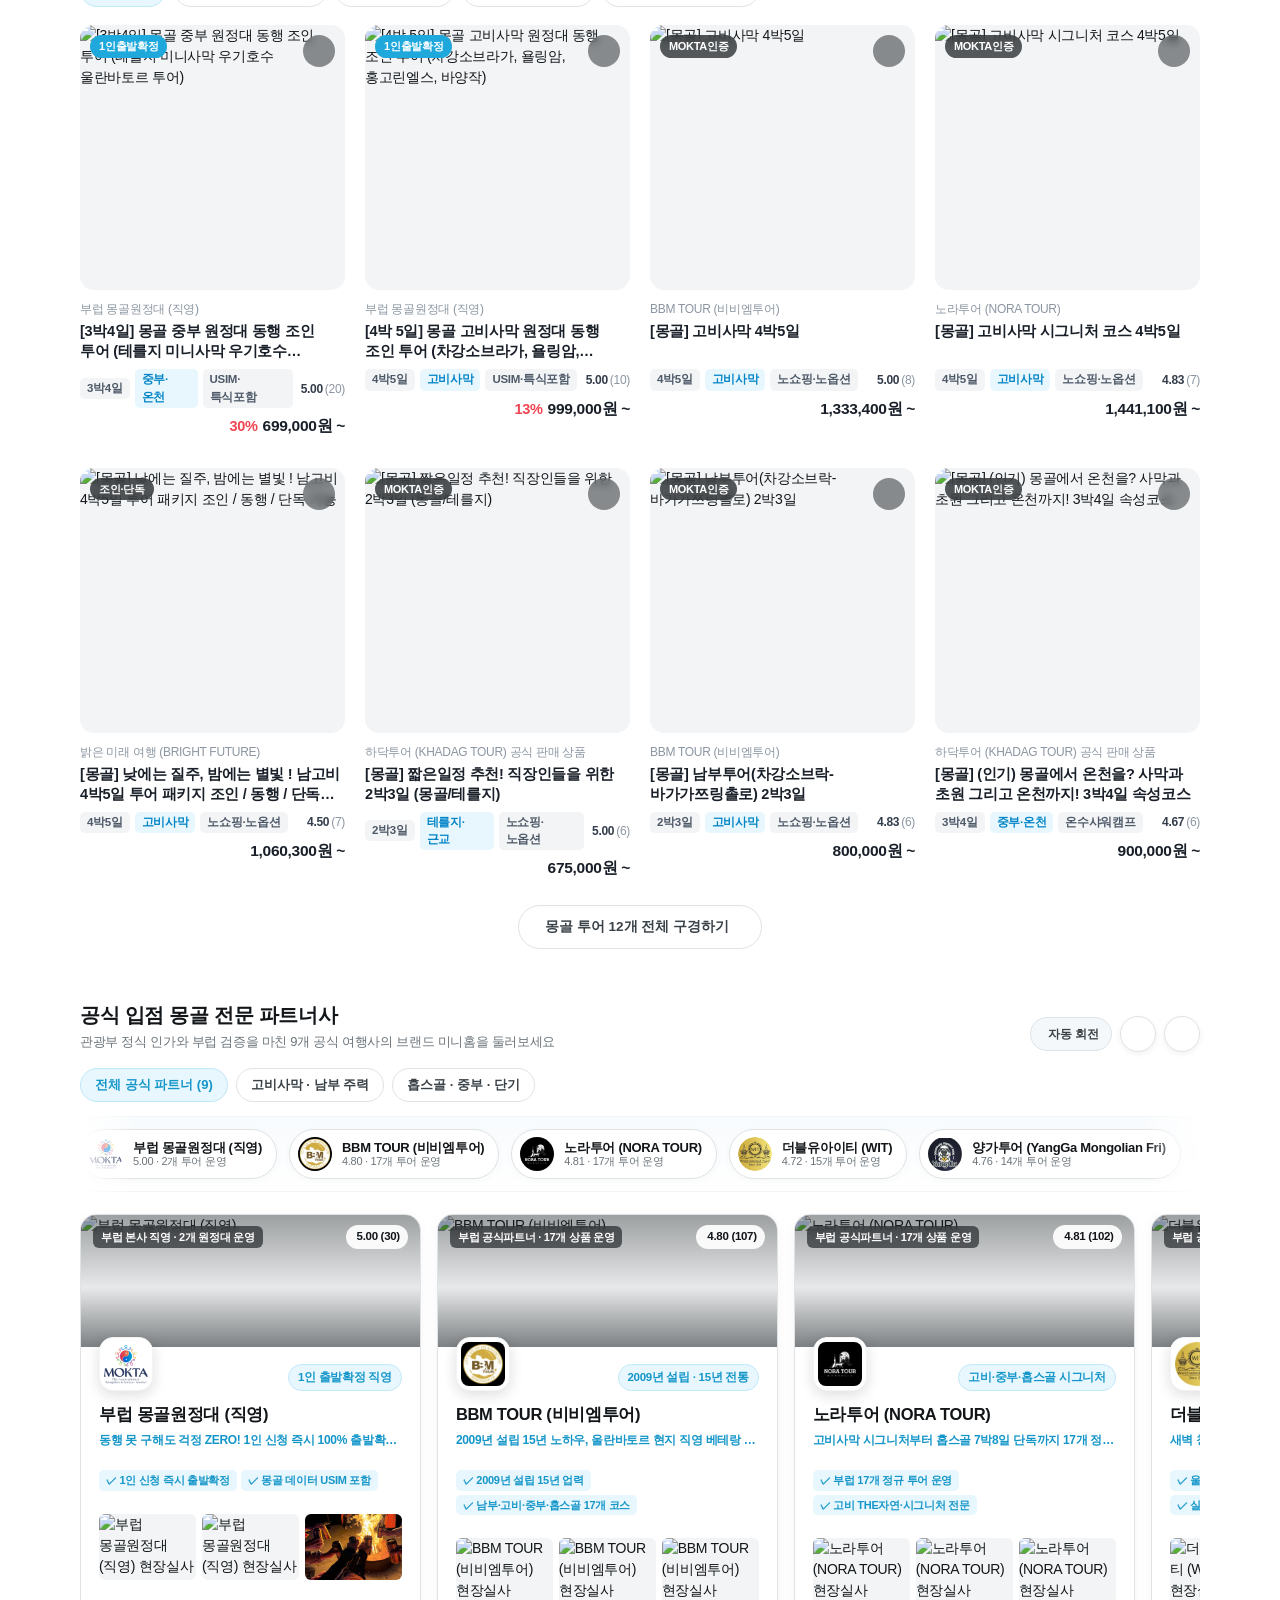
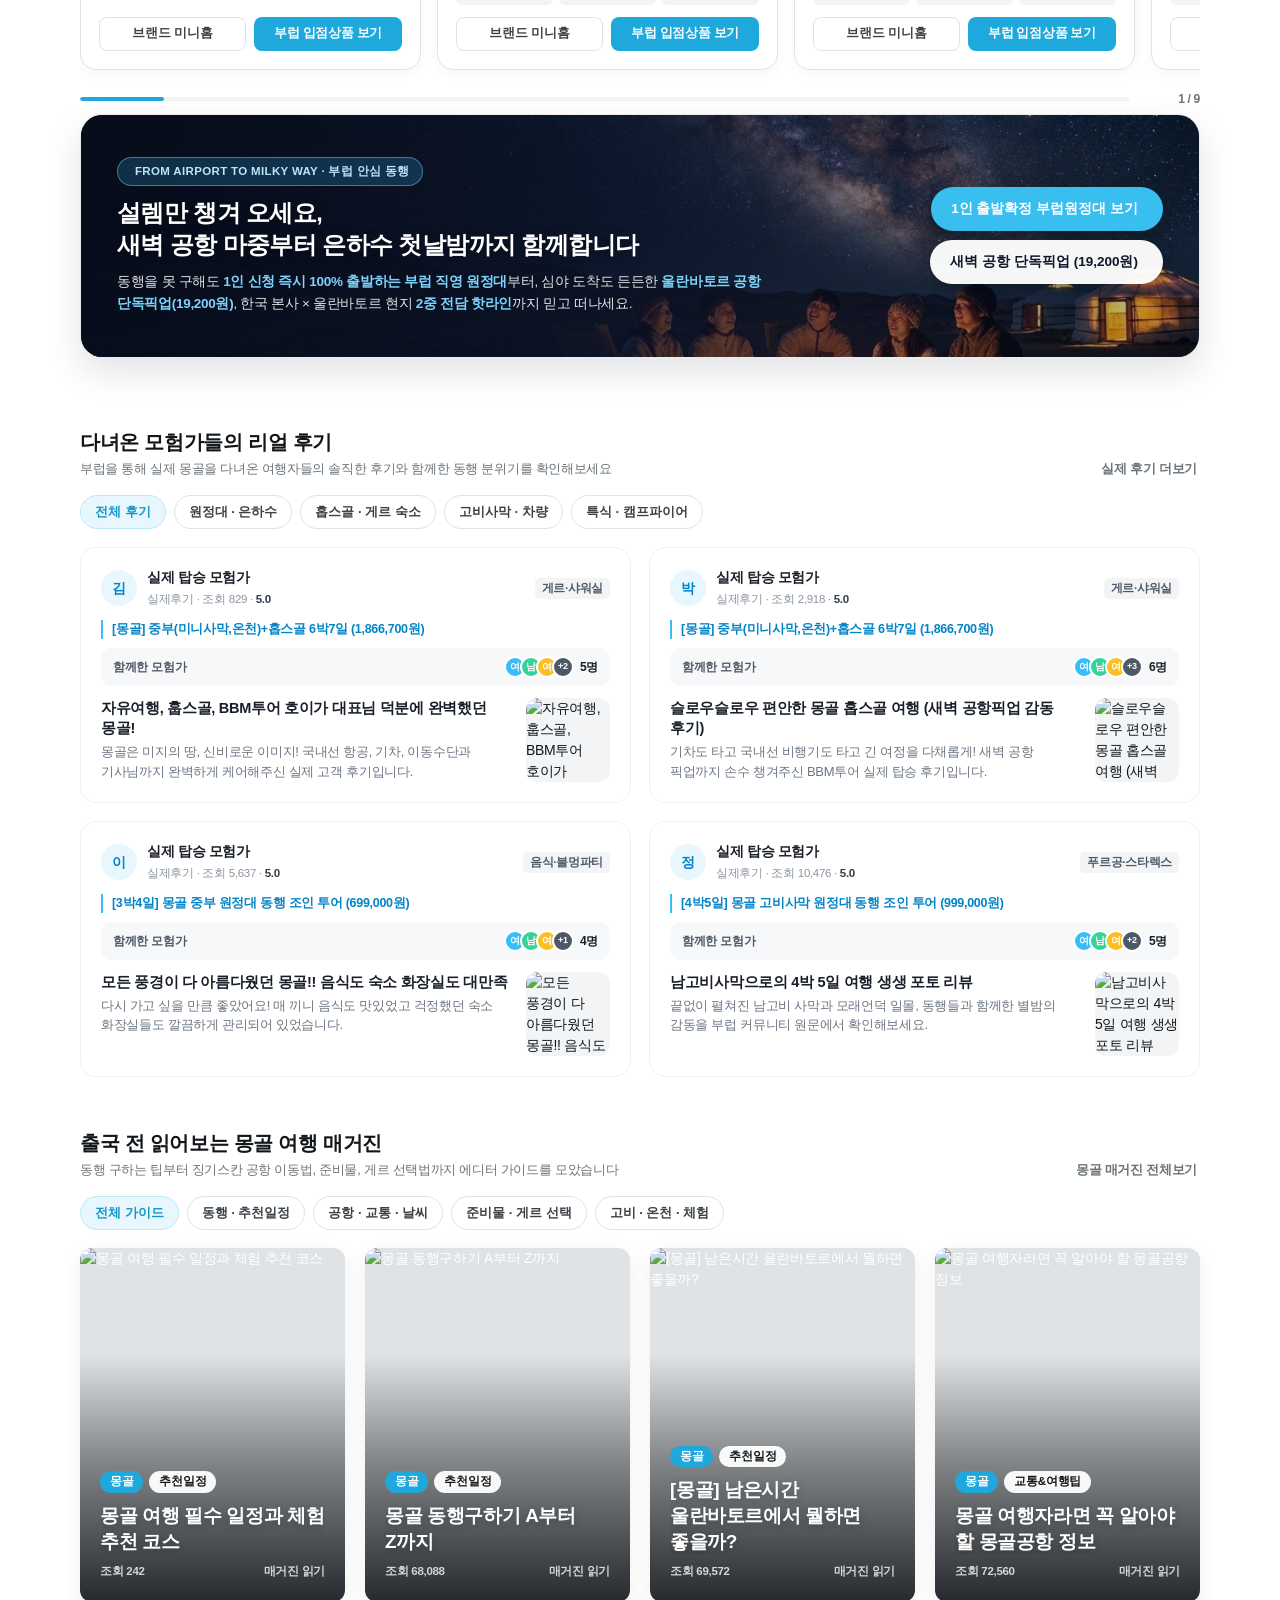
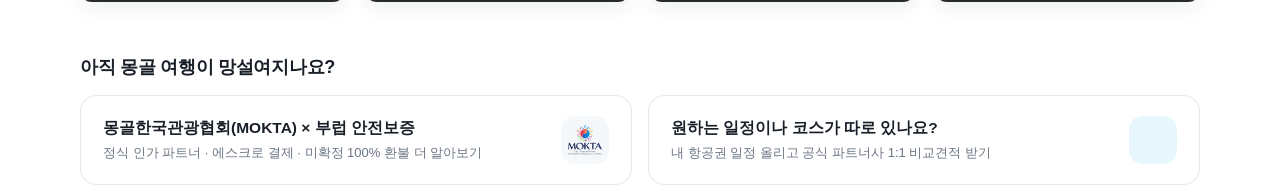
==== commit f720c2e2: "fix(mokta-v21): polish trust modal contrast, mobile 1-line filter bar, and PC hero counter placement" ====
--- a/live-cms-preview.html
+++ b/live-cms-preview.html
@@ -20,7 +20,7 @@
   <link href="https://www.boolub.com/customized/css/waug.css" rel="stylesheet" type="text/css" />
   <link rel="stylesheet" href="https://cdn.jsdelivr.net/npm/xeicon@2.3.3/xeicon.min.css" />
   <link rel="stylesheet" href="https://cdn.jsdelivr.net/gh/sun-typeface/SUIT@2/fonts/variable/woff2/SUIT-Variable.css" />
-  <link rel="stylesheet" href="./boolub-server-deploy/customized/mokta/mokta.css?v=bl_mokta_20" />
+  <link rel="stylesheet" href="./boolub-server-deploy/customized/mokta/mokta.css?v=bl_mokta_21" />
 </head>
 <body class="if_view is-live-cms" style="overflow-x:hidden;">
   <div class="wrap js_header_position post_hide_section" id="cert_info">
@@ -1590,8 +1590,8 @@
           </div>
           <div style="flex:1; min-width:220px;">
             <span style="font-size:11px; font-weight:800; color:#7dd3fc;">OFFICIAL MOKTA × BOOLUB ESCROW GUARANTEE</span>
-            <strong style="display:block; font-size:17px; margin-top:2px;">무허가 브로커 · 송금 먹튀 · 막판 모객 취소 ZERO</strong>
-            <p style="font-size:12.5px; color:rgba(255,255,255,0.86); margin-top:3px;">몽골한국관광협회(MOKTA) 정식 인증 파트너와 부럽 국내 카드 에스크로 결제로 끝까지 보호해 드립니다.</p>
+            <strong style="display:block; font-size:17px; margin-top:2px; color:#ffffff;">무허가 브로커 · 송금 먹튀 · 막판 모객 취소 ZERO</strong>
+            <p style="font-size:12.5px; color:rgba(255,255,255,0.88); margin-top:3px;">몽골한국관광협회(MOKTA) 정식 인증 파트너와 부럽 국내 카드 에스크로 결제로 끝까지 보호해 드립니다.</p>
           </div>
         </div>
 
@@ -1735,6 +1735,6 @@
   <div class="bl-toast" id="toastEl"></div>
     </div>
   </div>
-  <script src="./boolub-server-deploy/customized/mokta/mokta.js?v=bl_mokta_20"></script>
+  <script src="./boolub-server-deploy/customized/mokta/mokta.js?v=bl_mokta_21"></script>
 </body>
 </html>
--- a/boolub-server-deploy/customized/mokta/mokta.css
+++ b/boolub-server-deploy/customized/mokta/mokta.css
@@ -1,6 +1,6 @@
 @charset "utf-8";
 /* =========================================================================
-   MOKTA 공식 전용관 본 사이트 탑재용 스코프 CSS (v=bl_mokta_20)
+   MOKTA 공식 전용관 본 사이트 탑재용 스코프 CSS (v=bl_mokta_21)
    - 본 페이지(data=mj, data=mokta)에서는 부럽 기본 상단 헤더(.sc_Header) 비노출 + MOKTA 전용 스티키 헤더 노출
    - 3-Tier CSS Specificity Guard + 30개 파트너사 도트 캘린더 + 신뢰 보증 섹션 + 미니홈 커스터마이저
    ========================================================================= */
@@ -2999,8 +2999,8 @@
 #bl-mokta-cms-wrap .bl-hero-ctrl-bar {
   position: absolute;
   right: 18px;
-  bottom: 14px;
-  top: auto;
+  top: 14px;
+  bottom: auto;
   z-index: 20;
   display: inline-flex;
   align-items: center;
@@ -6417,8 +6417,27 @@
     white-space: nowrap;
   }
 
-  body:not(.mob-submode) #bl-mokta-cms-wrap #companionChipRow {
+  body:not(.mob-submode) #bl-mokta-cms-wrap #companionChipRow,
+#bl-mokta-cms-wrap #filterBarActionRight {
     display: none !important;
+  }
+
+  #bl-mokta-cms-wrap .ts-filter-pill-row,
+#bl-mokta-cms-wrap .ts-filter-pills-left {
+    flex-wrap: nowrap;
+    overflow-x: auto;
+    -webkit-overflow-scrolling: touch;
+    scrollbar-width: none;
+  }
+
+  #bl-mokta-cms-wrap .ts-filter-pill-row::-webkit-scrollbar,
+#bl-mokta-cms-wrap .ts-filter-pills-left::-webkit-scrollbar {
+    display: none;
+  }
+
+  #bl-mokta-cms-wrap .ts-fpill,
+#bl-mokta-cms-wrap .ts-fpill-reset {
+    flex-shrink: 0;
   }
 
 
